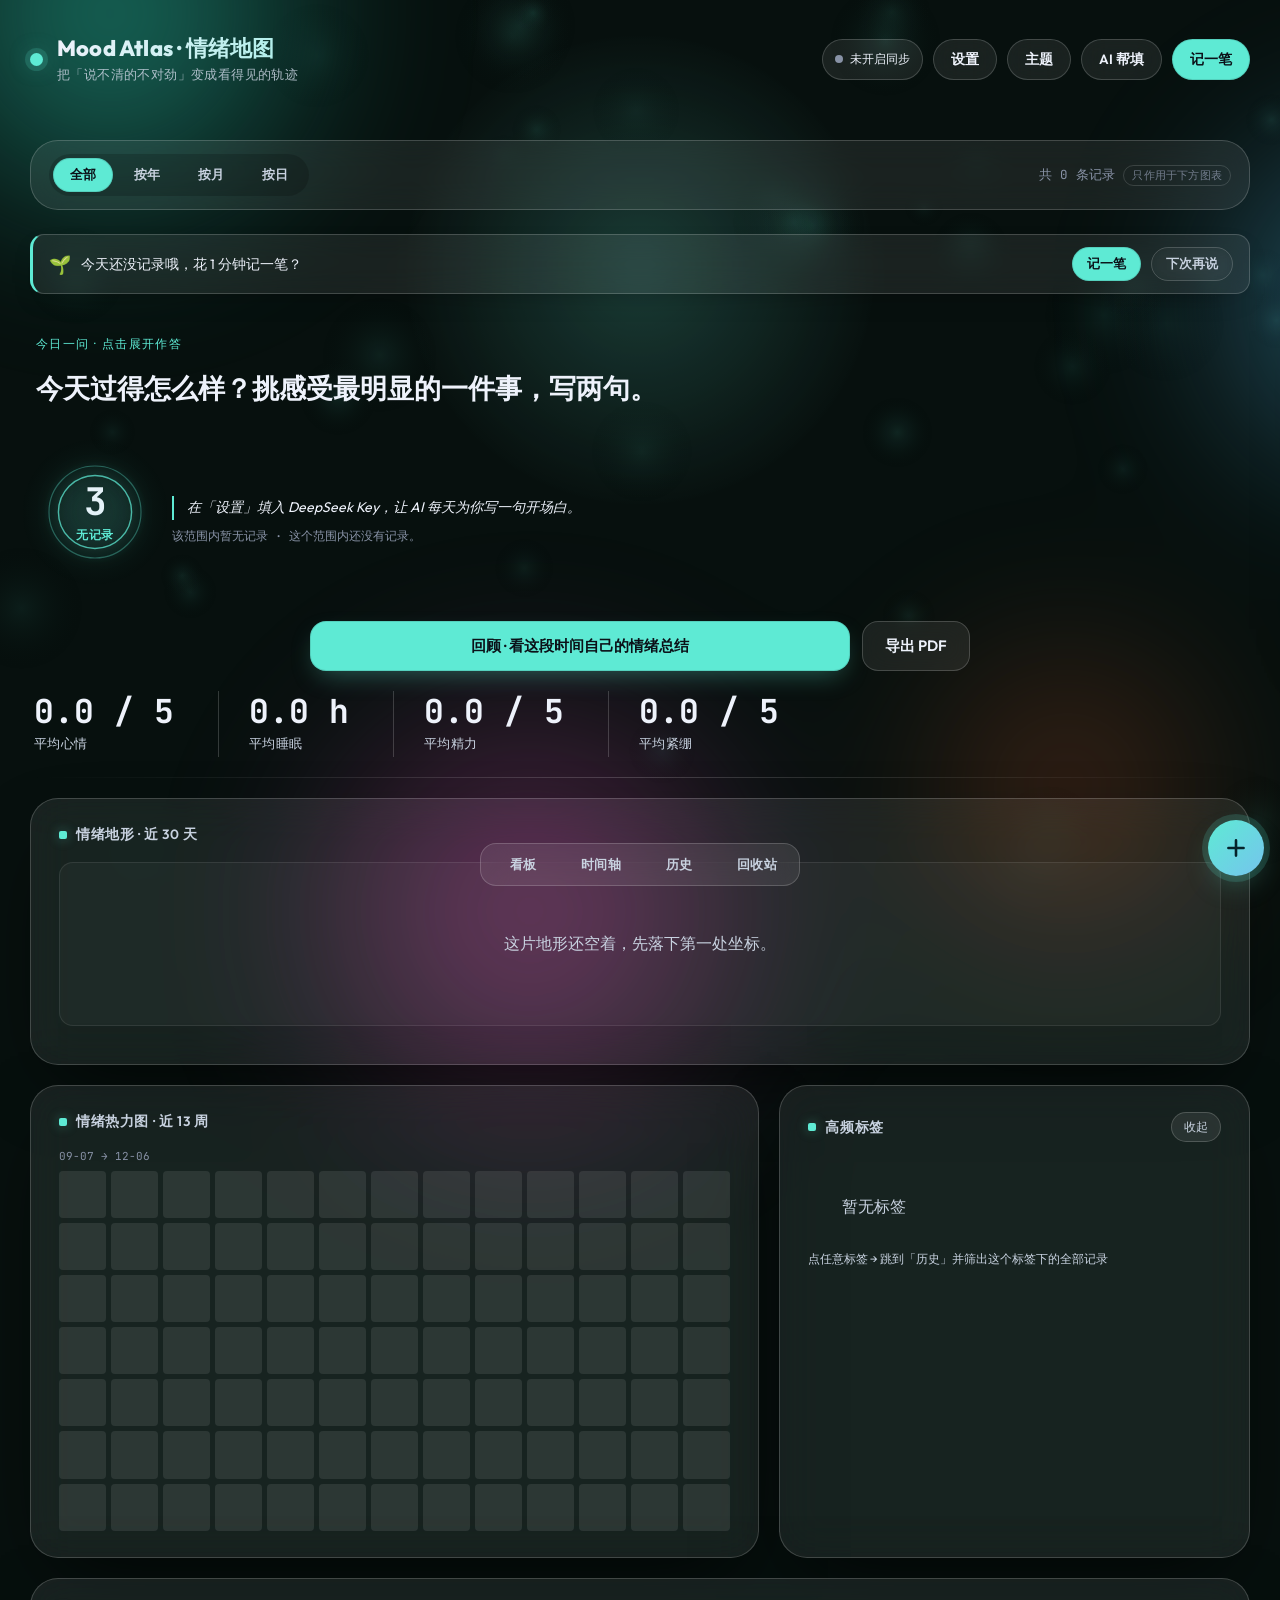
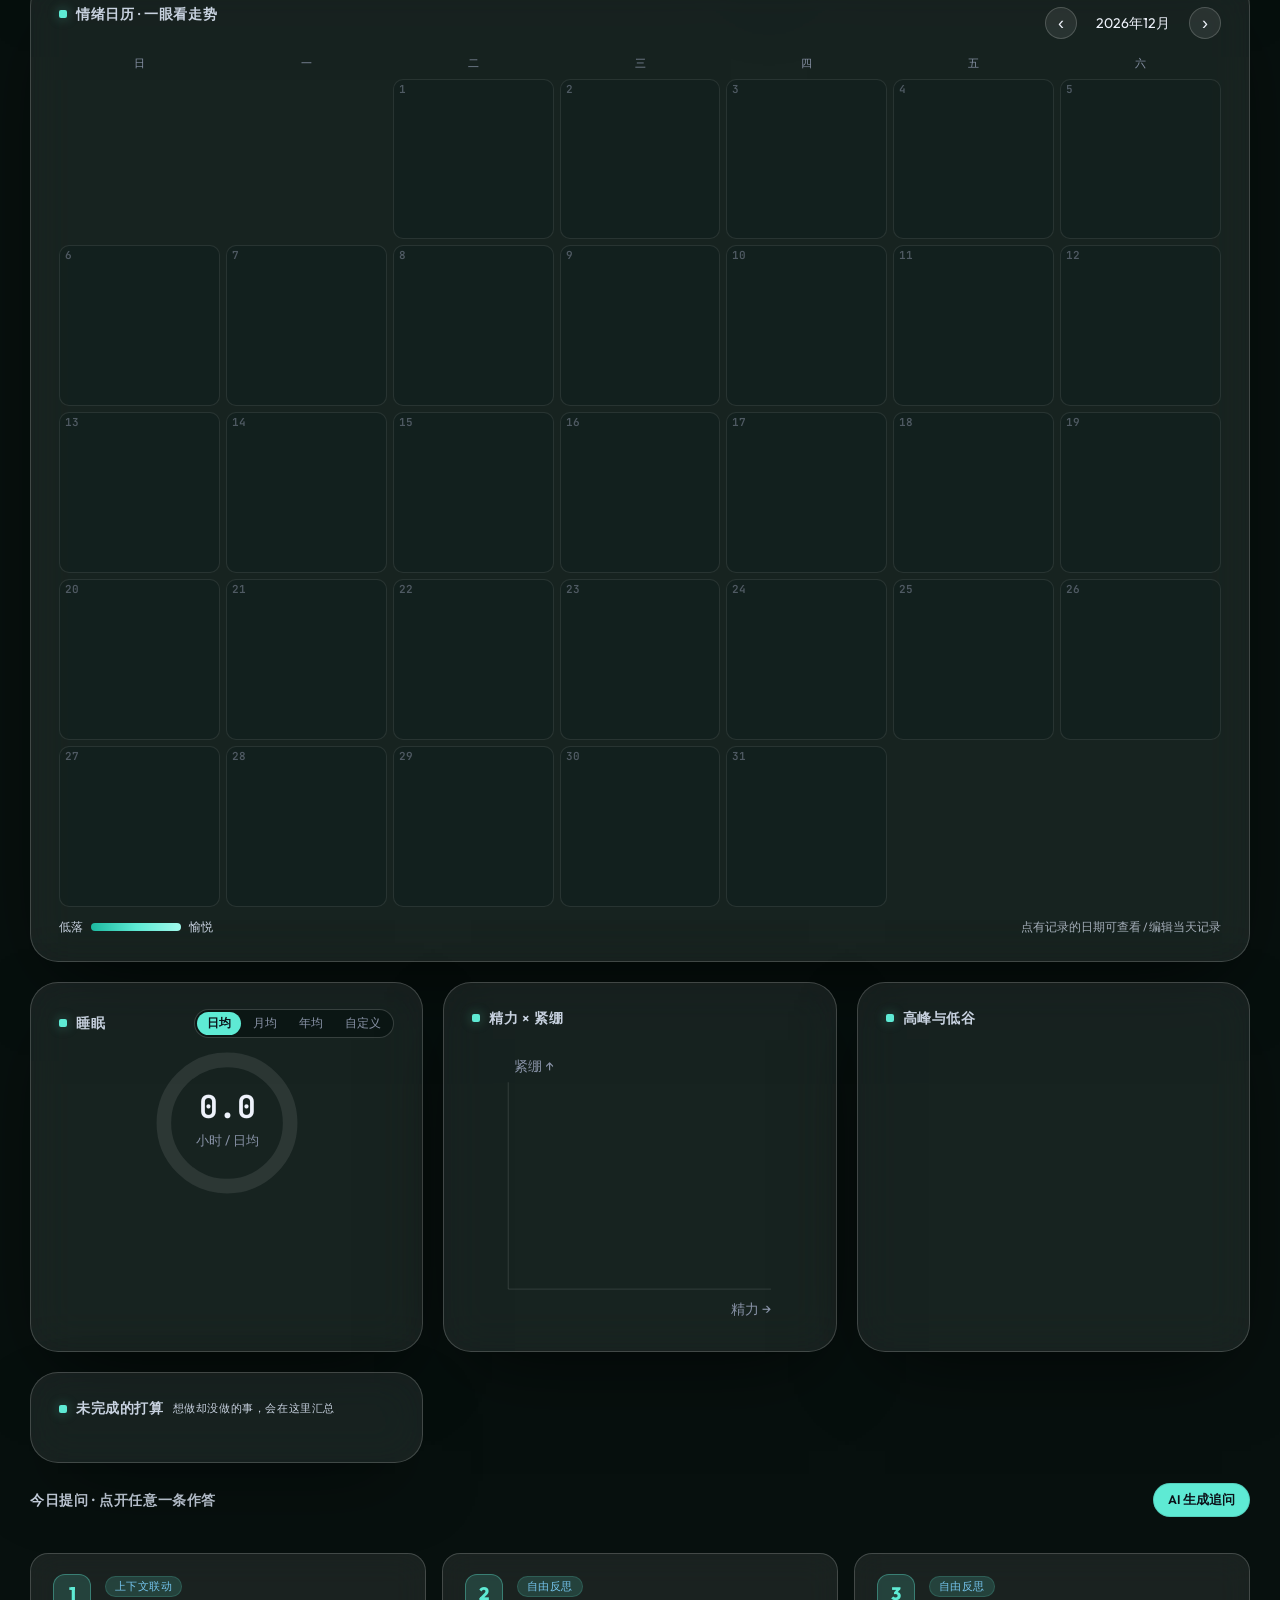
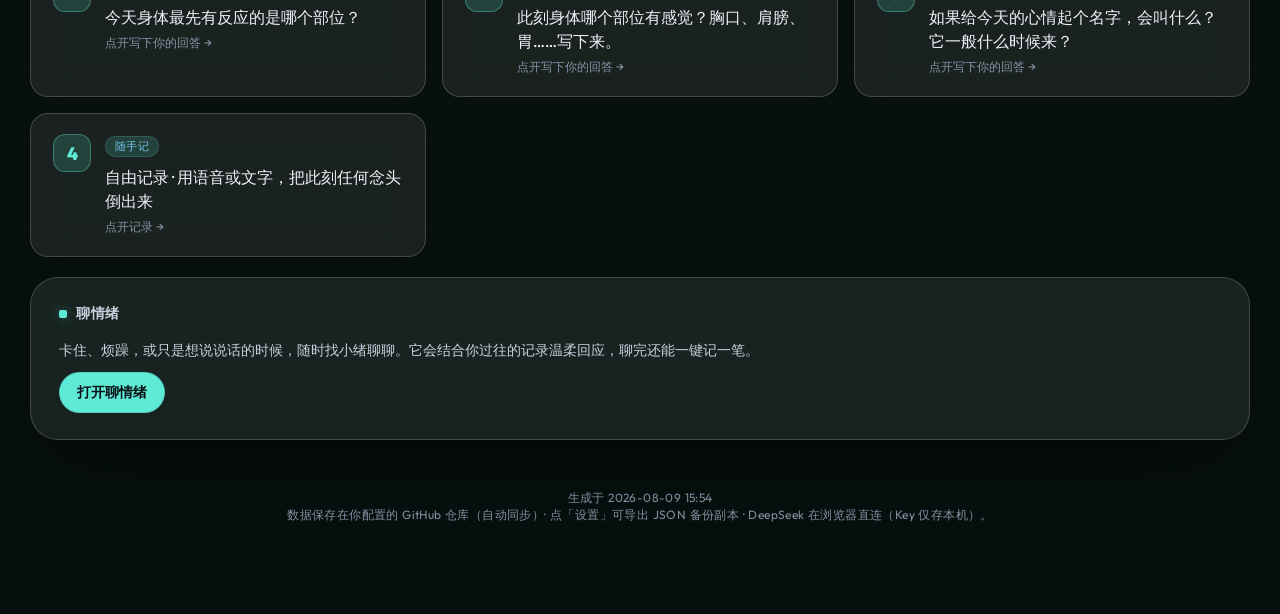
==== deploy/index.html @ a567a46f "v45: 合并近似标签可自定义（小绪建议 + 人工改标准名/增删别名/加组/删组）" ====
<!DOCTYPE html>
<html lang="zh-CN">
<head>
<meta charset="UTF-8">
<meta name="viewport" content="width=device-width, initial-scale=1.0, viewport-fit=cover">
<meta name="theme-color" content="#0a0e14">
<link rel="manifest" href="manifest.webmanifest">
<link rel="apple-touch-icon" href="icon-192.png">
<meta name="apple-mobile-web-app-capable" content="yes">
<meta name="mobile-web-app-capable" content="yes">
<title>情绪记录 · Mood Atlas</title>
<style>/* ============================================================
   情绪记录 · 设计系统 v3
   流动布局 · 多主题引擎 · 自定义主题色 · 充足动效
   配色体系参考 mliang-ui-design-skill（14 套预验证调色板）
   ============================================================ */

/* ---------- 字体 ---------- */
@import url('https://fonts.googleapis.com/css2?family=Outfit:wght@200;300;400;500;600;700;800&family=JetBrains+Mono:wght@400;500;700&display=swap');

:root {
  /* 背景（近黑墨色，非纯黑） */
  --bg-0: #070910;
  --bg-1: #0b0f1a;
  --bg-2: #11161f;

  --ink: #eef2fb;
  --ink-soft: #c8d2e0;
  --ink-dim: #8892a6;

  --glass: rgba(255, 255, 255, 0.08);
  --glass-2: rgba(255, 255, 255, 0.11);
  --glass-brd: rgba(255, 255, 255, 0.18);
  --glass-in: rgba(255, 255, 255, 0.14);

  --line: rgba(255, 255, 255, 0.09);

  --r-xl: 36px;
  --r-lg: 28px;
  --r-md: 18px;
  --r-sm: 13px;
  --shadow: 0 30px 80px -28px rgba(0, 0, 0, 0.72);
  --shadow-soft: 0 14px 40px -22px rgba(0, 0, 0, 0.6);

  --font-display: 'Outfit', 'PingFang SC', 'Microsoft YaHei', system-ui, sans-serif;
  --font-body: 'PingFang SC', 'Microsoft YaHei', 'Outfit', system-ui, sans-serif;
  --font-mono: 'JetBrains Mono', ui-monospace, 'SF Mono', monospace;

  /* 强调色（运行时由 derivePalette() 从单一主题色派生；此处为兜底默认） */
  --accent: #5eead4;

  /* 心情语义色（由主题引擎注入，跟随 --accent 变化；此处为兜底） */
  --mood-low: #6366f1;
  --mood-mid: #5eead4;
  --mood-high: #fb7185;
  --accent-2: #38bdf8;
  --accent-soft: rgba(94, 234, 212, 0.16);
  --accent-glow: rgba(94, 234, 212, 0.36);
  --a1: #5eead4;
  --a2: #38bdf8;
  --a3: #c084fc;
  --a4: #818cf8;

  /* 文字色：根据底色亮度自动选深/浅，保证任意主题色下都清晰可读（由 derivePalette 注入，此处为兜底） */
  --on-accent: #0b1118;
  --on-mood-low: #ffffff;
  --on-mood-mid: var(--on-accent);
  --on-mood-high: var(--on-accent);

  /* 语义/状态色：全部从主题色家族派生，不再写死绿/黄/红 */
  --src-good: var(--accent);
  --src-mid: var(--accent-2);
  --src-bad: var(--a3);
  --corr-pos: var(--accent);
  --corr-neg: var(--a3);
  --ok: var(--accent);
  --warn: var(--accent-2);
  --bad: var(--a3);
  --on-ok: var(--on-accent);
  --on-warn: var(--on-accent);
  --on-bad: #ffffff;

  /* 各维度数据色（图表/概览） */
  --energy: var(--accent-2);
  --sleep: var(--a3);
  --tension: var(--a4);
}

/* 所有主题色均由 JS derivePalette() 从单一主题色实时派生（见 app.js），这里不再写死，避免多来源冲突 */
[data-theme="light"] {
  --bg-0: #e9edf6;
  --bg-1: #f3f6fc;
  --bg-2: #ffffff;
  --ink: #0f172a;
  --ink-soft: #334155;
  --ink-dim: #64748b;
  --glass: rgba(255, 255, 255, 0.58);
  --glass-2: rgba(255, 255, 255, 0.8);
  --glass-brd: rgba(20, 40, 80, 0.12);
  --glass-in: rgba(255, 255, 255, 0.7);
  --line: rgba(20, 40, 80, 0.08);
  --shadow: 0 30px 70px -30px rgba(40, 60, 110, 0.42);
  --accent-soft: rgba(14, 165, 145, 0.14);
  --accent-glow: rgba(14, 165, 145, 0.28);
}

* { box-sizing: border-box; margin: 0; padding: 0; }
html { scroll-behavior: smooth; }

body {
  font-family: var(--font-body);
  color: var(--ink);
  background: var(--bg-0);
  min-height: 100vh;
  min-height: 100dvh;
  overflow-x: hidden;
  -webkit-font-smoothing: antialiased;
  -webkit-text-size-adjust: 100%;
  text-size-adjust: 100%;
  transition: background 0.7s ease, color 0.7s ease;
}

/* ---------- 全屏柔光粒子画布（替换原"星星网线"） ---------- */
#bg { position: fixed; inset: 0; z-index: 0; width: 100%; height: 100%; pointer-events: none; }

/* ---------- 鼠标跟随聚光 ---------- */
.glow {
  position: fixed; inset: 0; z-index: 1; pointer-events: none;
  background: radial-gradient(380px circle at var(--mx, 50%) var(--my, 30%),
              var(--accent-glow), transparent 62%);
  opacity: 0.55; transition: background 0.2s ease; mix-blend-mode: screen;
}
[data-theme="light"] .glow { mix-blend-mode: multiply; opacity: 0.4; }

/* ---------- 极光动态背景 ---------- */
.aurora {
  position: fixed; inset: -20% -20% -20% -20%; z-index: 0;
  filter: blur(80px) saturate(140%); opacity: 0.5; pointer-events: none;
}
.aurora span {
  position: absolute; width: 46vw; height: 46vw; border-radius: 50%;
  mix-blend-mode: screen; animation: drift 28s ease-in-out infinite;
}
.aurora .a1 { background: radial-gradient(circle, var(--a1), transparent 62%); top: -8%; left: 4%; animation-delay: 0s; }
.aurora .a2 { background: radial-gradient(circle, var(--a2), transparent 62%); top: 18%; right: -6%; animation-delay: -7s; width: 40vw; height: 40vw; }
.aurora .a3 { background: radial-gradient(circle, var(--a3), transparent 62%); bottom: -12%; left: 26%; animation-delay: -14s; width: 50vw; height: 50vw; opacity: 0.7; }
.aurora .a4 { background: radial-gradient(circle, var(--a4), transparent 62%); bottom: 6%; right: 14%; animation-delay: -20s; width: 34vw; height: 34vw; opacity: 0.55; }
[data-theme="light"] .aurora { opacity: 0.42; }
[data-theme="light"] .aurora span { mix-blend-mode: multiply; }

@keyframes drift {
  0%, 100% { transform: translate(0, 0) scale(1); }
  33% { transform: translate(6vw, 4vh) scale(1.12); }
  66% { transform: translate(-5vw, -3vh) scale(0.94); }
}

/* 背景不叠加颗粒 / 波浪线纹理 */

/* ---------- 容器 ---------- */
.wrap { position: relative; z-index: 2; max-width: 1320px; margin: 0 auto; padding: 34px 30px 90px; }

.topbar { display: flex; align-items: center; justify-content: space-between; gap: 18px; margin-bottom: 22px; }
.brand { display: flex; align-items: center; gap: 14px; }
.brand .dot {
  width: 13px; height: 13px; border-radius: 50%; background: var(--accent);
  box-shadow: 0 0 0 5px var(--accent-soft), 0 0 22px var(--accent-glow);
  animation: pulse 3.4s ease-in-out infinite;
}
@keyframes pulse { 0%, 100% { transform: scale(1); } 50% { transform: scale(1.25); } }
.brand h1 {
  font-family: var(--font-display); font-weight: 800; font-size: 22px; letter-spacing: 0.2px;
  background: linear-gradient(100deg, var(--ink), var(--accent));
  -webkit-background-clip: text; background-clip: text; color: transparent;
  background-size: 220% 100%; animation: shimmer 9s ease infinite;
}
@keyframes shimmer { 0%, 100% { background-position: 0% 50%; } 50% { background-position: 100% 50%; } }
.brand .sub { font-size: 12.5px; color: var(--ink-soft); margin-top: 2px; letter-spacing: 0.4px; opacity: .85; }

.tools { display: flex; gap: 10px; }
.btn {
  font-family: var(--font-display); font-size: 13.5px; font-weight: 600;
  color: var(--ink); background: var(--glass); border: 1px solid var(--glass-brd);
  padding: 10px 17px; border-radius: 999px; cursor: pointer;
  backdrop-filter: blur(14px); -webkit-backdrop-filter: blur(14px);
  transition: transform 0.18s cubic-bezier(.2,.8,.2,1), background 0.2s, border-color 0.2s, box-shadow 0.2s;
  position: relative; overflow: hidden; will-change: transform; touch-action: manipulation;
}
.btn:hover { background: var(--glass-2); border-color: var(--accent); box-shadow: 0 0 22px -6px var(--accent-glow); }
.btn:active { transform: scale(0.95); }
.btn.primary { background: var(--accent); color: var(--on-accent); border: 1px solid color-mix(in srgb, var(--on-accent) 12%, transparent); }
[data-theme="light"] .btn.primary { color: var(--on-accent); }
.btn.primary:hover { filter: brightness(1.08); border-color: color-mix(in srgb, var(--on-accent) 24%, transparent); box-shadow: 0 0 28px -4px var(--accent-glow); }
.btn.voice.on { background: var(--accent); color: var(--on-accent); border-color: color-mix(in srgb, var(--on-accent) 16%, transparent); animation: vc 1.3s ease-out infinite; }
.btn.sm { padding: 7px 14px; font-size: 12.5px; border-radius: 999px; }
.btn.active { background: var(--accent-soft); border-color: var(--accent); color: var(--accent); }
.btn:disabled { opacity: 0.55; cursor: not-allowed; box-shadow: none; }

/* 大屏更紧凑密集：电脑端信息密度高于手机端 */
@media (min-width: 1100px) {
  .row2, .row3, .qa-grid { gap: 16px; margin-top: 16px; }
  .panel { padding: 20px 22px; }
  .glance { gap: 14px; }
}

/* ---------- AI 对话 ---------- */
.ai-box { margin-top: 30px; padding: 22px; border-radius: var(--r-md); background: var(--glass); border: 1px solid var(--glass-brd); backdrop-filter: blur(20px); -webkit-backdrop-filter: blur(20px); }
.ai-chat { display: flex; flex-direction: column; gap: 10px; max-height: 320px; overflow-y: auto; margin-top: 12px; padding: 4px 2px; }
.ai-chat:empty { display: flex; align-items: center; justify-content: center; min-height: 110px; text-align: center; }
.ai-chat:empty::before { content: '还没有对话。写点今天的感受，小绪会结合你的记录回应你～'; color: var(--ink-dim); font-size: 12.5px; line-height: 1.65; max-width: 260px; padding: 0 16px; }
.ai-row { margin-top: 14px; }
.ai-record-prompt { display: flex; align-items: center; gap: 10px; flex-wrap: wrap; margin-top: 14px; padding: 12px 14px; border-radius: var(--r-md); background: color-mix(in srgb, var(--accent) 10%, var(--bg-1)); border: 1px solid color-mix(in srgb, var(--accent) 30%, transparent); }
.ai-record-prompt .arp-txt { font-size: 13px; color: var(--ink); flex: 1 1 auto; min-width: 140px; }
.ai-input-wrap { position: relative; display: flex; align-items: center; width: 100%; }
#aiInput {
  width: 100%; min-height: 50px; max-height: 110px; resize: none; overflow-y: auto;
  padding: 11px 64px 11px 16px; border-radius: var(--r-lg);
  background: var(--bg-1); border: 1px solid var(--glass-brd);
  color: var(--ink); font-family: var(--font-body); font-size: 14px; line-height: 1.6;
  transition: border-color 0.2s, box-shadow 0.2s;
}
#aiInput:focus { outline: none; border-color: var(--accent); box-shadow: 0 0 0 4px var(--accent-soft); }
#aiInput::placeholder { color: var(--ink-dim); }
#aiSend {
  position: absolute; right: 5px; top: 50%; transform: translateY(-50%);
  height: 32px; padding: 0 14px; font-size: 12px; border-radius: 999px;
  font-weight: 600; letter-spacing: 0.2px;
}
@media (max-width: 640px) {
  #aiInput { min-height: 46px; max-height: 96px; padding: 10px 58px 10px 14px; font-size: 16px; }
  #aiSend { height: 28px; padding: 0 11px; font-size: 11.5px; right: 4px; }
}
.bubble { max-width: 86%; padding: 11px 14px; border-radius: 14px; font-size: 14px; line-height: 1.6; white-space: pre-wrap; word-break: break-word; }
.bubble.user { align-self: flex-end; background: var(--accent); color: var(--on-accent); border-bottom-right-radius: 4px; }
[data-theme="light"] .bubble.user { color: var(--on-accent); }
.bubble.ai { align-self: flex-start; background: var(--glass-2); border: 1px solid var(--glass-brd); color: var(--ink); border-bottom-left-radius: 4px; }

/* ---------- 设置弹窗 ---------- */
.set-block { margin-top: 6px; }
.set-block label { display: block; font-size: 12.5px; color: var(--ink-soft); margin: 14px 0 7px; }
.set-row { display: flex; gap: 10px; flex-wrap: wrap; }
.set-save-row { margin-top: 14px; }
.set-save-row .btn { width: 100%; justify-content: center; padding: 12px 14px; font-size: 14px; font-weight: 600; }
.set-row input[type="password"], .set-row select { flex: 1; min-width: 160px; }
.set-row input, .set-row select { font-family: var(--font-mono); font-size: 13px; color: var(--ink); background: var(--glass-2); border: 1px solid var(--glass-brd); padding: 10px 12px; border-radius: 10px; }
.set-row.nowrap { flex-wrap: nowrap; }
.set-row.nowrap input[type="password"] { min-width: 0; }
.set-row.grid2 { display: grid; grid-template-columns: 1fr 1fr; gap: 10px; }
.set-row.grid2 .btn { width: 100%; justify-content: center; }
.set-row.stay1 { flex-wrap: nowrap; flex-direction: row; align-items: stretch; }
.set-row.stay1 .btn { flex: 1; min-width: 0; white-space: nowrap; }

/* ---------- 密码框：显示/隐藏眼睛 + Key 格式提示 ---------- */
.pwd-wrap { position: relative; display: flex; align-items: center; flex: 1; min-width: 0; }
.pwd-wrap input { width: 100%; padding-right: 2.6em; }
.eye-btn {
  position: absolute; right: 0.4em; top: 50%; transform: translateY(-50%);
  width: 1.9em; height: 1.9em; display: inline-flex; align-items: center; justify-content: center;
  border: none; background: transparent; cursor: pointer;
  color: var(--ink-dim); font-size: 1.05em; line-height: 1; border-radius: 50%;
  transition: color .15s, background .15s;
}
.eye-btn:hover { color: var(--accent); background: var(--accent-soft); }
.key-hint { font-size: 12px; line-height: 1.45; margin-top: 6px; min-height: 1em; color: var(--ink-dim); }
.key-hint.bad { color: var(--bad); }
.key-hint.ok { color: var(--accent); }
.set-divider { height: 1px; background: var(--glass-brd); margin: 18px 0 4px; }

/* 分段控件（个人 / 共享） */
.seg { display: flex; gap: 4px; background: rgba(0,0,0,.18); padding: 4px; border-radius: 999px; margin: 10px 0 2px; }
[data-theme="light"] .seg { background: rgba(20,40,80,.08); }
.seg-btn { flex: 1; border: none; background: transparent; color: var(--ink-soft); font-size: 13px; padding: 8px 0; border-radius: 999px; cursor: pointer; transition: background .2s, color .2s; font-family: inherit; }
.seg-btn.active { background: var(--accent); color: var(--on-accent); font-weight: 600; box-shadow: inset 0 0 0 1px color-mix(in srgb, var(--on-accent) 12%, transparent); }
.set-hint { font-size: 11.5px; color: var(--ink-dim); line-height: 1.5; margin: 6px 2px 2px; }
.set-ver { font-size: 11px; color: var(--ink-dim); opacity: .62; text-align: right; margin: 14px 2px 0; letter-spacing: .02em; }
.gh-guide {
  font-size: 11.5px; line-height: 1.6; color: var(--ink-dim);
  background: var(--glass-2); border: 1px solid var(--glass-brd);
  border-radius: 10px; padding: 9px 11px; margin: 8px 0 4px;
}
.gh-guide a { color: var(--accent); text-decoration: none; border-bottom: 1px solid color-mix(in srgb, var(--accent) 45%, transparent); }
.gh-guide a:hover { border-bottom-color: var(--accent); }
.set-block input[type="text"], .set-block input[type="password"], .set-block select {
  width: 100%; font-family: var(--font-mono); font-size: 13px; color: var(--ink);
  background: var(--glass-2); border: 1px solid var(--glass-brd); padding: 10px 12px; border-radius: 10px;
  transition: border-color .2s, box-shadow .2s;
}
.set-block input[type="text"]:focus, .set-block input[type="password"]:focus, .set-block select:focus { outline: none; border-color: var(--accent); box-shadow: 0 0 0 4px var(--accent-soft); }
/* 带眼睛的密码框（DeepSeek 钥匙 / GitHub 令牌）：右边留眼睛空间，其余与上面完全一致，保证所有设置输入框外观统一 */
.set-block .pwd-wrap input { padding-right: 2.6em; }

/* 开关（设置面板内 .switch） */
.switch { display: inline-flex; align-items: center; gap: 9px; font-size: 13px; color: var(--ink-soft); cursor: pointer; user-select: none; }
.switch input { appearance: none; -webkit-appearance: none; width: 40px; height: 23px; border-radius: 999px; background: var(--glass-2); border: 1px solid var(--glass-brd); position: relative; cursor: pointer; transition: background .2s, border-color .2s; flex: 0 0 auto; }
.switch input::after { content: ""; position: absolute; top: 2px; left: 2px; width: 17px; height: 17px; border-radius: 50%; background: var(--ink-dim); transition: transform .2s, background .2s; }
.switch input:checked { background: var(--accent); border-color: color-mix(in srgb, var(--on-accent) 16%, transparent); }
.switch input:checked::after { transform: translateX(17px); background: var(--on-accent); }

@keyframes vc { 0% { box-shadow: 0 0 0 0 var(--accent-glow); } 70% { box-shadow: 0 0 0 13px rgba(0,0,0,0); } 100% { box-shadow: 0 0 0 0 rgba(0,0,0,0); } }

/* ---------- 时间筛选器 ---------- */
.timebar {
  display: flex; align-items: center; gap: 16px; flex-wrap: wrap;
  margin-bottom: 24px; padding: 13px 18px;
  background: var(--glass); border: 1px solid var(--glass-brd); border-radius: var(--r-lg);
  backdrop-filter: blur(16px); -webkit-backdrop-filter: blur(16px);
}
.tb-seg { display: flex; gap: 4px; background: rgba(0,0,0,.18); padding: 4px; border-radius: 999px; }
[data-theme="light"] .tb-seg { background: rgba(20,40,80,.08); }
.tb-btn {
  font-family: var(--font-display); font-size: 13px; font-weight: 600; color: var(--ink-soft);
  background: transparent; border: none; padding: 8px 17px; border-radius: 999px; cursor: pointer;
  transition: all .2s;
}
.tb-btn:hover { color: var(--ink); }
.tb-btn.active { background: var(--accent); color: var(--on-accent); box-shadow: inset 0 0 0 1px color-mix(in srgb, var(--on-accent) 12%, transparent); }
.tb-pick { display: flex; gap: 8px; align-items: center; }
.tb-pick select {
  font-family: var(--font-body); font-size: 13px; color: var(--ink);
  background: var(--bg-2); border: 1px solid var(--glass-brd); border-radius: 10px;
  padding: 7px 12px; cursor: pointer;
}
.tb-pick input[type=date] {
  font-family: var(--font-body); font-size: 13px; color: var(--ink);
  background: var(--bg-2); border: 1px solid var(--glass-brd); border-radius: 10px; padding: 6px 10px;
}
.tb-label { margin-left: auto; font-size: 12.5px; color: var(--ink-dim); font-family: var(--font-mono); }

/* ---------- 流动布局（去方框化） ---------- */
.hero {
  display: flex; align-items: center; gap: 38px; flex-wrap: wrap;
  padding: 18px 6px 30px; position: relative;
}
.orb-wrap { position: relative; width: 184px; height: 184px; flex: 0 0 auto; }
.orb-wrap svg { width: 100%; height: 100%; overflow: visible; }
.orb-ring { transform-origin: center; animation: spin 24s linear infinite; }
@keyframes spin { to { transform: rotate(360deg); } }
.orb-core { animation: breathe 5s ease-in-out infinite; transform-origin: center; }
@keyframes breathe { 0%, 100% { transform: scale(1); } 50% { transform: scale(1.05); } }
.orb-val { position: absolute; inset: 0; display: flex; flex-direction: column; align-items: center; justify-content: center; pointer-events: none; }
.orb-val .num { font-family: var(--font-mono); font-size: 52px; font-weight: 700; color: var(--ink); line-height: 1; transition: color .6s ease; text-shadow: 0 2px 16px rgba(0,0,0,.35); }
.orb-val .lab { font-size: 11.5px; letter-spacing: .6px; margin-top: 7px; font-weight: 600; }

.hero-meta { flex: 1; min-width: 280px; }
.hero-q { flex: 1 1 100%; }
.hero-q .q-label { font-size: 12px; color: var(--accent); letter-spacing: 1.4px; text-transform: uppercase; margin-bottom: 12px; display: inline-flex; align-items: center; gap: 7px; }
.hero-meta .q-label::after { content: "→"; opacity: 0.6; }
.today-q {
  font-family: var(--font-display); font-size: 27px; font-weight: 600; line-height: 1.42;
  color: var(--ink); cursor: pointer; padding: 4px 0; transition: color 0.25s;
}
.today-q:hover { color: var(--accent); }
.today-q .cursor { display: inline-block; width: 2px; height: 24px; background: var(--accent); margin-left: 3px; vertical-align: -4px; animation: blink 1s steps(2) infinite; }
@keyframes blink { 50% { opacity: 0; } }
.hero-meta .date { font-size: 13px; color: var(--ink-dim); margin-top: 16px; font-family: var(--font-mono); }
.hero-meta .hero-sub { margin-top: 14px; font-size: 13.5px; color: var(--ink-soft); line-height: 1.7; max-width: 560px; }

/* 共享模式：去掉两个分人矩形卡片，只显示一句整体的 AI 开场白 */
.hero-shared .hp-single { padding: 0; border: none; background: transparent; box-shadow: none; backdrop-filter: none; -webkit-backdrop-filter: none; flex: 1 1 100%; align-items: flex-start; }
.hero-shared .hp-single .hp-ai { font-size: 16px; line-height: 1.75; color: var(--ink); font-style: italic; max-width: 640px; margin-top: 4px; padding-left: 2px; }
.hero-persons { display: flex; align-items: stretch; gap: 26px; flex-wrap: wrap; width: 100%; margin-top: 4px; }
.hp { display: flex; align-items: center; gap: 18px; flex: 1 1 300px; min-width: 260px; }
.hp-shared { padding: 12px 16px; border: 1px solid var(--glass-brd); border-radius: 18px; background: var(--glass); backdrop-filter: blur(14px); -webkit-backdrop-filter: blur(14px); box-shadow: 0 10px 30px -20px rgba(0,0,0,.5); }
.hp .orb-wrap { width: 118px; height: 118px; flex: 0 0 auto; }
.hp .orb-val .num { font-size: 38px; }
.hp .orb-badge { position: absolute; right: -2px; top: -2px; width: 38px; height: 38px; border-radius: 50%; background: var(--bg-2); border: 2px solid var(--glass-brd); display: flex; align-items: center; justify-content: center; font-size: 20px; box-shadow: 0 4px 14px rgba(0,0,0,.3); z-index: 3; }
.hp-meta { flex: 1; min-width: 0; }
.hp-name { font-size: 15px; font-weight: 600; color: var(--ink); margin-bottom: 6px; }
.hp-ai { margin-top: 8px; font-size: 13.5px; }
.hp-sub { margin-top: 8px; font-size: 12px; color: var(--ink-dim); font-family: var(--font-mono); }
@media (max-width: 640px) {
  .hero-persons { gap: 14px; }
  .hp { flex: 1 1 100%; }
  .hp-shared { padding: 12px; }
  /* 共享模式手机端只显示「我自己」的光球+AI一句话，避免两人卡片上下叠占满首屏 */
  .hero-shared .hp:not(.hp-self) { display: none; }
  .hero-shared .hp-self { flex: 1 1 100%; }
  /* 手机端不要光球：隐藏首页光球，只留 AI 一句话和统计 */
  .hp .orb-wrap { display: none; }
}

/* 概览：重排版（竖分隔线 + 统一间距） */
.glance { display: flex; align-items: stretch; flex-wrap: wrap; margin: 4px 0 6px; }
.pill {
  display: flex; flex-direction: column; gap: 7px;
  padding: 4px 30px; border-left: 1px solid var(--glass-brd);
}
.pill:first-child { border-left: none; padding-left: 4px; }
.pill .v { font-family: var(--font-mono); font-size: 33px; font-weight: 700; color: var(--ink); line-height: 1; transition: color .4s; }
.pill .v small { font-size: 13px; color: var(--ink-dim); font-weight: 500; margin-left: 2px; }
.pill .k { font-size: 12.5px; color: var(--ink-soft); letter-spacing: 0.3px; }
.pill:hover .v { color: var(--accent); }

.divider { height: 1px; width: 100%; margin: 14px 0; background: linear-gradient(90deg, transparent, var(--glass-brd), transparent); }

/* 面板：玻璃、大圆角、极淡描边，弱化"框感" */
.panel {
  position: relative; overflow: hidden;
  background: var(--glass); border: 1px solid var(--glass-brd);
  border-radius: var(--r-lg); padding: 26px 28px;
  backdrop-filter: blur(22px) saturate(140%); -webkit-backdrop-filter: blur(22px) saturate(140%);
  box-shadow: var(--shadow); transition: transform 0.3s cubic-bezier(.2,.8,.2,1), border-color 0.3s, box-shadow 0.3s;
}
.panel.ghost { background: transparent; border: none; box-shadow: none; backdrop-filter: none; -webkit-backdrop-filter: none; padding-left: 4px; padding-right: 4px; }
.panel h2 {
  font-family: var(--font-display); font-size: 13.5px; font-weight: 600;
  color: var(--ink-soft); letter-spacing: 0.6px; text-transform: uppercase;
  margin-bottom: 18px; display: flex; align-items: center; gap: 9px;
}
.panel h2 .ic { width: 8px; height: 8px; border-radius: 2px; background: var(--accent); box-shadow: 0 0 12px var(--accent-glow); }

.row2 { display: grid; grid-template-columns: 1.55fr 1fr; gap: 20px; margin-top: 20px; }
.row3 { display: grid; grid-template-columns: 1fr 1fr 1fr; gap: 20px; margin-top: 20px; }

/* 看板垂直节奏统一：所有区块之间等距，避免热力图/标签行与日历之间缝隙突兀 */
#bento > * { margin: 0; }
#bento > * + * { margin-top: 20px; }

/* ---------- 图表通用 ---------- */
.chart { width: 100%; display: block; }
.legend { display: flex; gap: 16px; flex-wrap: wrap; margin-top: 14px; font-size: 12px; color: var(--ink-soft); }
.legend i { display: inline-block; width: 11px; height: 11px; border-radius: 3px; margin-right: 6px; vertical-align: -1px; }
.tip {
  position: fixed; z-index: 60; pointer-events: none; opacity: 0; transform: translateY(6px);
  background: var(--bg-2); border: 1px solid var(--glass-brd); border-radius: 12px;
  padding: 10px 13px; font-size: 12.5px; color: var(--ink); box-shadow: var(--shadow);
  transition: opacity 0.15s, transform 0.15s; max-width: 250px; line-height: 1.55;
}
.tip b { color: var(--accent); font-family: var(--font-mono); }

/* 热力图 */
.heat { display: grid; grid-auto-flow: column; grid-template-rows: repeat(7, 1fr); gap: 5px; }
.heat .cell { width: 100%; aspect-ratio: 1; border-radius: 4px; background: var(--line, rgba(255,255,255,.06)); transition: transform 0.15s; }
.heat .cell:hover { transform: scale(1.4); }
.heat-months { display: flex; justify-content: space-between; font-size: 11px; color: var(--ink-dim); margin-bottom: 8px; font-family: var(--font-mono); }

/* 标签：流动词云 chips */
.tagcloud { display: grid; grid-template-columns: repeat(auto-fill, minmax(96px, 1fr)); gap: 10px; align-content: flex-start; }
.chip {
  display: inline-flex; align-items: center; gap: 8px;
  padding: 9px 12px; border-radius: 999px; font-size: 13.5px; color: var(--ink);
  background: var(--glass); border: 1px solid var(--glass-brd);
  transition: transform 0.2s, border-color 0.2s, background 0.2s;
  min-width: 0;
}
.chip .au {
  width: 8px; height: 8px; border-radius: 50%; flex: 0 0 auto;
  box-shadow: 0 0 0 1.5px var(--bg-1);
}
.chip:hover { border-color: var(--accent); background: var(--glass-2); box-shadow: 0 0 18px -8px var(--accent-glow); }
.chip .n { font-family: var(--font-mono); font-size: 12px; color: var(--accent); }

/* 睡眠环 */
.sleep-wrap { display: flex; flex-direction: column; align-items: center; justify-content: center; min-height: 170px; gap: 8px; }

/* 散点 */
#scatter { width: 100%; }

/* 高峰低谷 */
.peaks { display: flex; flex-direction: column; gap: 16px; }
.peak { padding: 14px 16px; border-radius: var(--r-md); background: var(--glass); border: 1px solid var(--glass-brd); }
.peak .t { font-size: 12px; color: var(--ink-dim); }
.peak .d { font-size: 15px; margin-top: 5px; color: var(--ink); font-family: var(--font-mono); }
.peak .n { font-size: 12.5px; color: var(--ink-soft); margin-top: 4px; }

/* ---------- 提问列表（可点击作答） ---------- */
.qalist { margin-top: 30px; }
.qa-grid { display: grid; grid-template-columns: repeat(auto-fit, minmax(320px, 1fr)); gap: 16px; margin-top: 16px; }

.qa-item {
  position: relative; cursor: pointer; overflow: hidden;
  padding: 20px 22px; border-radius: var(--r-md);
  background: var(--glass); border: 1px solid var(--glass-brd);
  backdrop-filter: blur(16px); -webkit-backdrop-filter: blur(16px);
  transition: transform 0.25s cubic-bezier(.2,.8,.2,1), border-color 0.25s, box-shadow 0.25s;
  display: flex; align-items: flex-start; gap: 14px;
}
.qa-item:hover { transform: translateY(-4px); border-color: var(--accent); box-shadow: 0 0 26px -8px var(--accent-glow); }
.qa-item .qmark {
  flex: 0 0 auto; width: 38px; height: 38px; border-radius: 12px;
  display: flex; align-items: center; justify-content: center;
  font-family: var(--font-display); font-weight: 800; font-size: 18px; color: var(--accent);
  background: var(--accent-soft); border: 1px solid var(--accent-glow);
}
.qa-item .qbody { flex: 1; }
.qa-item .qtag {
  display: inline-block; font-size: 10.5px; color: var(--accent-2);
  border: 1px solid var(--accent-soft); background: var(--accent-soft);
  padding: 2px 9px; border-radius: 999px; margin-bottom: 8px; letter-spacing: .4px;
}
.qa-item .qtext { font-size: 15.5px; color: var(--ink); line-height: 1.55; font-family: var(--font-display); font-weight: 500; }
.qa-item .qhint { font-size: 12px; color: var(--ink-dim); margin-top: 6px; }
.qa-item .badge {
  position: absolute; top: 14px; right: 16px; font-size: 11px; font-weight: 600;
  color: var(--accent); background: var(--accent-soft); border: 1px solid var(--accent-glow);
  padding: 3px 9px; border-radius: 999px; opacity: 0; transform: scale(0.85); transition: all 0.25s;
}
.qa-item.done .badge { opacity: 1; transform: scale(1); }
.qa-item.done { border-color: var(--accent); }
.qa-item .arrow { position: absolute; bottom: 14px; right: 16px; color: var(--ink-dim); font-size: 13px; transition: transform 0.2s, color 0.2s; }
.qa-item:hover .arrow { color: var(--accent); transform: translateX(4px); }

/* ---------- 模态框（提问作答） ---------- */
.scrim {
  position: fixed; inset: 0; z-index: 90; background: rgba(4, 7, 14, 0.72);
  opacity: 0; pointer-events: none; transition: opacity 0.3s;
}
.scrim.show { opacity: 1; pointer-events: auto; }
.modal {
  position: fixed; z-index: 100; left: 50%; top: 50%; transform: translate(-50%, -46%) scale(0.94);
  width: min(560px, 92vw); max-height: 88vh; overflow: auto;
  background: var(--bg-2); border: 1px solid var(--glass-brd); border-radius: var(--r-xl);
  box-shadow: var(--shadow); padding: 30px 32px; opacity: 0; pointer-events: none;
  transition: opacity 0.3s, transform 0.35s cubic-bezier(.2,.8,.2,1);
}
.modal.show { opacity: 1; pointer-events: auto; transform: translate(-50%, -50%) scale(1); }
.modal .mclose { position: absolute; top: 18px; right: 20px; cursor: pointer; color: var(--ink-dim); font-size: 22px; line-height: 1; transition: color 0.2s; }
.modal .mclose:hover { color: var(--accent); }
.modal .mtag { font-size: 12px; color: var(--accent); letter-spacing: 1px; text-transform: uppercase; }
.modal h3 { font-family: var(--font-display); font-size: 22px; font-weight: 700; margin: 10px 0 16px; line-height: 1.4; color: var(--ink); }
.modal .prompts { margin: -4px 0 14px; }
.qhint-inline { font-size: 12.5px; color: var(--ink-soft); line-height: 1.5; }
.qhint-inline::before { content: "提示："; color: var(--accent); margin-right: 4px; }
.modal textarea {
  width: 100%; min-height: 120px; resize: vertical;
  background: var(--bg-1); border: 1px solid var(--line-strong, var(--glass-brd)); border-radius: var(--r-sm);
  color: var(--ink); font-family: var(--font-body); font-size: 14.5px; padding: 14px 16px; line-height: 1.6;
  transition: border-color 0.2s, box-shadow 0.2s;
}
.modal textarea:focus { outline: none; border-color: var(--accent); box-shadow: 0 0 0 4px var(--accent-soft); }
.modal .mactions { display: flex; gap: 10px; margin-top: 16px; flex-wrap: wrap; }
.modal .msaved { color: var(--accent); font-size: 13px; margin-top: 12px; min-height: 16px; line-height: 1.5; opacity: 0; transition: opacity 0.3s; }
.modal .msaved.show { opacity: 1; }
/* 合并近似标签：AI 建议 + 人工编辑 */
.merge-note { font-size: 12.5px; color: var(--ink-soft); line-height: 1.55; margin: -4px 0 14px; }
.merge-note b { color: var(--accent); font-weight: 600; }
.merge-groups { display: flex; flex-direction: column; gap: 12px; }
.merge-group { border: 1px solid var(--line); border-radius: var(--r-md); padding: 12px 13px; background: var(--bg-1); }
.merge-group-head { display: flex; align-items: center; gap: 8px; margin-bottom: 9px; }
.merge-canon { flex: 1 1 auto; min-width: 0; background: var(--bg-2); border: 1px solid var(--line-strong, var(--glass-brd)); border-radius: var(--r-sm); padding: 6px 10px; color: var(--ink); font-size: 13.5px; font-weight: 600; }
.merge-canon:focus { outline: none; border-color: var(--accent); }
.merge-group-del { flex: 0 0 auto; background: none; border: none; color: var(--ink-dim); cursor: pointer; font-size: 12px; padding: 4px 6px; border-radius: 6px; white-space: nowrap; }
.merge-group-del:hover { color: #ff7a85; background: var(--line); }
.merge-aliases { display: flex; flex-wrap: wrap; gap: 6px; align-items: center; }
.merge-chip { display: inline-flex; align-items: center; gap: 5px; background: var(--accent-soft); color: var(--accent); border-radius: 999px; padding: 3px 4px 3px 10px; font-size: 12.5px; }
.merge-chip b { font-weight: 500; }
.merge-chip-x { cursor: pointer; border: none; background: rgba(0,0,0,.08); color: inherit; border-radius: 50%; width: 17px; height: 17px; font-size: 12px; line-height: 1; display: inline-flex; align-items: center; justify-content: center; padding: 0; }
.merge-chip-x:hover { background: rgba(0,0,0,.16); }
.merge-add-row { display: flex; gap: 6px; margin-top: 9px; }
.merge-add-input { flex: 1 1 auto; min-width: 0; background: var(--bg-2); border: 1px solid var(--line-strong, var(--glass-brd)); border-radius: var(--r-sm); padding: 5px 9px; color: var(--ink); font-size: 12.5px; }
.merge-add-input:focus { outline: none; border-color: var(--accent); }
.merge-empty { font-size: 13px; color: var(--ink-dim); padding: 6px 0; }
.merge-foot { display: flex; gap: 10px; margin-top: 16px; flex-wrap: wrap; align-items: center; }
.merge-foot .grow { flex: 1 1 auto; }

/* ---------- GitHub 测试连接结果弹窗（独立浮层） ---------- */
.alert-scrim {
  position: fixed; inset: 0; z-index: 120; background: rgba(4, 7, 14, 0.62);
  backdrop-filter: blur(6px); opacity: 0; pointer-events: none; transition: opacity 0.25s;
}
.alert-scrim.show { opacity: 1; pointer-events: auto; }
.alert-modal {
  position: fixed; z-index: 130; left: 50%; top: 50%; transform: translate(-50%, -46%) scale(0.92);
  width: min(420px, 90vw);
  background: var(--bg-2); border: 1px solid var(--glass-brd); border-radius: var(--r-xl);
  box-shadow: var(--shadow); padding: 30px 30px 24px; text-align: center;
  opacity: 0; pointer-events: none; transition: opacity 0.25s, transform 0.3s cubic-bezier(.2,.8,.2,1);
}
.alert-modal.show { opacity: 1; pointer-events: auto; transform: translate(-50%, -50%) scale(1); }
.alert-ico {
  width: 56px; height: 56px; margin: 0 auto 16px; border-radius: 50%;
  display: flex; align-items: center; justify-content: center; font-size: 30px; font-weight: 700; line-height: 1;
}
.alert-modal.ok .alert-ico { color: var(--ok); background: color-mix(in srgb, var(--ok) 14%, transparent); box-shadow: 0 0 0 6px color-mix(in srgb, var(--ok) 8%, transparent); }
.alert-modal.err .alert-ico { color: var(--bad); background: color-mix(in srgb, var(--bad) 14%, transparent); box-shadow: 0 0 0 6px color-mix(in srgb, var(--bad) 8%, transparent); }
.alert-modal h3 { font-family: var(--font-display); font-size: 21px; font-weight: 700; margin: 0 0 10px; color: var(--ink); }
.alert-body { font-size: 14px; line-height: 1.65; color: var(--ink-soft); margin: 0 0 22px; }
.alert-actions { display: flex; justify-content: center; }
/* 同一天多条记录的选择弹窗 */
.daypick-item { display:flex; gap:12px; align-items:flex-start; padding:14px 16px; border:1px solid var(--glass-brd); border-radius:var(--r-md); margin-bottom:10px; cursor:pointer; transition:border-color .2s, background .2s; background:var(--bg-1); }
.daypick-item:hover { border-color:var(--accent); background:var(--bg-2); }
.daypick-item .dp-mood { font-size:20px; font-weight:700; min-width:46px; text-align:center; line-height:1.2; }
.daypick-item .dp-body { flex:1; min-width:0; }
.daypick-item .dp-time { color:var(--ink-dim); font-size:12px; }
.daypick-item .dp-scene { color:var(--ink); margin-top:2px; }
.daypick-item .dp-note { color:var(--ink-soft); font-size:13px; margin-top:4px; overflow:hidden; display:-webkit-box; -webkit-line-clamp:2; -webkit-box-orient:vertical; }
.daypick-item .dp-imp { color:var(--warn); font-size:12px; margin-top:4px; }

/* ---------- 主题面板 ---------- */
.theme-panel {
  position: fixed; z-index: 95; top: 50%; right: 22px; transform: translateY(-50%) translateX(120%);
  width: 290px; padding: 22px; border-radius: var(--r-lg);
  background: var(--bg-2); border: 1px solid var(--glass-brd); box-shadow: var(--shadow);
  backdrop-filter: blur(20px); -webkit-backdrop-filter: blur(20px);
  max-height: 90vh; overflow-y: auto; -webkit-overflow-scrolling: touch; touch-action: manipulation;
  transition: transform 0.45s cubic-bezier(.2,.8,.2,1);
}
.theme-panel.show { transform: translateY(-50%) translateX(0); }
.theme-panel h4 { font-family: var(--font-display); font-size: 14px; color: var(--ink); margin-bottom: 4px; }
.theme-panel .tp-sub { font-size: 11.5px; color: var(--ink-dim); margin-bottom: 16px; }
.swatch-row { display: grid; grid-template-columns: repeat(4, 1fr); gap: 12px; }
.swatch {
  cursor: pointer; aspect-ratio: 1; border-radius: 14px; border: 2px solid transparent;
  position: relative; transition: transform 0.18s, border-color 0.2s; overflow: hidden;
}
.swatch:hover { transform: translateY(-3px) scale(1.05); }
.swatch.active { border-color: var(--on-accent); box-shadow: 0 0 0 2px var(--on-accent); }
.swatch .nm { position: absolute; left: 0; right: 0; bottom: 4px; text-align: center; font-size: 10px; color: var(--on-accent); font-weight: 700; }
[data-theme="light"] .swatch .nm { color: var(--on-accent); }
.tp-divider { height: 1px; background: var(--glass-brd); margin: 18px 0; }
.tp-custom { display: flex; align-items: center; gap: 12px; }
.tp-custom label { font-size: 13px; color: var(--ink-soft); flex: 1; }
.tp-custom input[type=color] {
  width: 46px; height: 46px; border: none; background: none; border-radius: 12px; cursor: pointer; padding: 0;
}
.tp-custom input[type=color]::-webkit-color-swatch-wrapper { padding: 0; }
.tp-custom input[type=color]::-webkit-color-swatch { border: 1px solid var(--glass-brd); border-radius: 12px; }
.tp-toggle { display: flex; gap: 8px; margin-top: 16px; }
.tp-toggle .btn { flex: 1; text-align: center; padding: 9px 0; }
.tp-toggle .btn.active { background: var(--accent); color: var(--on-accent); border-color: var(--accent); }
[data-theme="light"] .tp-toggle .btn.active { color: var(--on-accent); }

/* ---------- 空状态 ---------- */
.empty { text-align: center; padding: 70px 20px; color: var(--ink-soft); }
.empty .big { font-family: var(--font-display); font-size: 24px; color: var(--ink); margin-bottom: 12px; }
.empty .sm { font-size: 14px; color: var(--ink-dim); line-height: 1.8; }

/* ---------- 揭示 / 描边 / 涟漪 ---------- */
/* 默认可见：即使 JS 异常或 IntersectionObserver 未触发，内容也不能空白 */
.reveal { opacity: 1; transform: none; transition: opacity 0.8s ease, transform 0.8s cubic-bezier(.2,.8,.2,1); }
.reveal.in { opacity: 1; transform: none; }
/* 保留动画入口：JS 初始化时会给 .reveal 额外加上 .reveal-anim，再统一播放入场 */
.reveal-anim { opacity: 0; transform: translateY(28px); }
.reveal-anim.in { opacity: 1; transform: none; }
.draw { stroke-dasharray: var(--len); stroke-dashoffset: var(--len); transition: stroke-dashoffset 1.6s cubic-bezier(.4,0,.2,1); }
.draw.in { stroke-dashoffset: 0; }
.ripple { position: absolute; border-radius: 50%; background: var(--accent-glow); transform: scale(0); animation: rip 0.6s ease-out; pointer-events: none; }
@keyframes rip { to { transform: scale(2.6); opacity: 0; } }

.foot { text-align: center; color: var(--ink-dim); font-size: 12px; margin-top: 50px; letter-spacing: 0.4px; }
.foot a { color: var(--accent); text-decoration: none; }

/* ---------- 连接状态指示 ---------- */
.conn {
  display: inline-flex; align-items: center; gap: 7px; font-size: 11.5px; color: var(--ink);
  font-family: var(--font-mono); padding: 7px 12px; border-radius: 999px;
  border: 1px solid var(--glass-brd); background: var(--glass); white-space: nowrap;
}
.conn i { width: 8px; height: 8px; border-radius: 50%; background: var(--ink-dim); transition: all .3s; }
.conn.live { color: var(--ok); border-color: color-mix(in srgb, var(--ok) 36%, transparent); }
.conn.live i { background: var(--ok); box-shadow: 0 0 9px var(--ok); animation: pulse 2.4s ease-in-out infinite; }
/* 可点击：点一下真的去同步 / 重试（不再是纯装饰） */
.conn { cursor: pointer; transition: border-color .2s, color .2s, background .2s; }
.conn:hover { border-color: var(--accent); color: var(--ink); background: var(--glass-2); }
.conn.warn { color: var(--warn); border-color: color-mix(in srgb, var(--warn) 42%, transparent); }
.conn.warn i { background: var(--warn); box-shadow: 0 0 9px var(--warn); }
.conn.busy { color: var(--accent); border-color: var(--accent-glow); }
.conn.busy i { background: var(--accent); animation: connblink 1s ease-in-out infinite; }
@keyframes connblink { 0%,100% { opacity: .25; } 50% { opacity: 1; } }

/* ---------- 记一笔表单 ---------- */
.rec-form { display: flex; flex-direction: column; gap: 15px; margin-top: 6px; }
.rec-row { display: flex; gap: 13px; flex-wrap: wrap; }

/* 标签预设胶囊 */
.tag-presets { display: flex; flex-wrap: wrap; gap: 8px; margin-top: 8px; }
.tag-chip {
  font: inherit; font-size: 12.5px; cursor: pointer; user-select: none;
  padding: 6px 13px; border-radius: 999px; color: var(--ink-soft);
  background: var(--glass); border: 1px solid var(--glass-brd);
  transition: all .18s ease;
}
.tag-chip:hover { color: var(--ink); border-color: var(--accent-glow); background: var(--glass-2); }
.tag-chip.on { color: var(--on-accent); background: var(--accent); border-color: var(--accent); font-weight: 600; box-shadow: 0 4px 14px -4px var(--accent-glow); }
.rec-field { flex: 1; min-width: 130px; display: flex; flex-direction: column; gap: 6px; }
.rec-field label { font-size: 12px; color: var(--ink-soft); letter-spacing: .3px; }
.rec-field input, .rec-field textarea {
  font-family: var(--font-body); font-size: 14px; color: var(--ink);
  background: var(--bg-1); border: 1px solid var(--glass-brd); border-radius: var(--r-sm);
  padding: 10px 12px; transition: border-color .2s, box-shadow .2s; width: 100%;
}
.rec-field input:focus, .rec-field textarea:focus { outline: none; border-color: var(--accent); box-shadow: 0 0 0 4px var(--accent-soft); }
.rec-field textarea { min-height: 62px; resize: vertical; }
.mood-pick { display: flex; gap: 7px; width: 100%; justify-content: center; }
.mood-pick button {
  flex: 1; padding: 12px 0; border-radius: var(--r-sm); border: 1px solid var(--glass-brd);
  background: var(--bg-1); color: var(--ink-soft); font-family: var(--font-display); font-weight: 700; font-size: 15px;
  cursor: pointer; transition: all .2s;
}
.mood-pick button:hover { color: var(--ink); border-color: var(--accent); background: var(--glass-2); }
.mood-pick button.active { background: var(--accent); color: var(--on-accent); border-color: color-mix(in srgb, var(--on-accent) 16%, transparent); }

/* 触发原因 + 想做但没做 */
.cause-pick { display: flex; flex-wrap: wrap; gap: 8px; }
.cause-chip {
  padding: 7px 14px; border-radius: 999px; border: 1px solid var(--glass-brd);
  background: var(--bg-1); color: var(--ink-soft); font-size: 13px; cursor: pointer;
  font-family: var(--font-body); transition: all .18s;
}
.cause-chip:hover { color: var(--ink); border-color: var(--accent); }
.cause-chip.active { background: var(--accent); color: var(--on-accent); border-color: color-mix(in srgb, var(--on-accent) 16%, transparent); font-weight: 600; }
.rec-intent { display: flex; flex-direction: column; gap: 12px; padding: 14px; margin-top: 4px; border: 1px dashed var(--glass-brd); border-radius: var(--r-md); background: color-mix(in srgb, var(--accent) 6%, transparent); }
.weight-pick { display: flex; gap: 8px; margin-top: 2px; }
.weight-chip {
  padding: 7px 18px; border-radius: 999px; border: 1px solid var(--glass-brd);
  background: var(--bg-1); color: var(--ink-soft); font-size: 13px; cursor: pointer; transition: all .18s;
}
.weight-chip:hover { color: var(--ink); border-color: var(--accent); }
.weight-chip.active { background: var(--accent-2, var(--accent)); color: var(--on-accent); border-color: color-mix(in srgb, var(--on-accent) 16%, transparent); font-weight: 600; }
/* 未完成的打算 列表 */
.intent-block { margin: 4px 0 18px; }
.intent-head { display: flex; align-items: baseline; gap: 8px; font-size: 14px; font-weight: 600; color: var(--ink); margin-bottom: 10px; }
.intent-head small { font-weight: 400; font-size: 12px; color: var(--ink-soft); }
.intent-list { display: flex; flex-direction: column; gap: 8px; }
.intent-item { display: flex; align-items: center; gap: 10px; padding: 11px 13px; border: 1px solid var(--glass-brd); border-radius: var(--r-md); background: var(--bg-1); }
.intent-item.done { opacity: .58; }
.intent-main { flex: 1; min-width: 0; }
.intent-txt { font-size: 14px; color: var(--ink); overflow: hidden; text-overflow: ellipsis; white-space: nowrap; }
.intent-meta { font-size: 12px; color: var(--ink-soft); margin-top: 2px; }
.intent-w { font-size: 11px; padding: 2px 8px; border-radius: 999px; border: 1px solid var(--glass-brd); color: var(--ink-soft); flex: none; }
.intent-w.w3 { color: #ffb4a8; border-color: color-mix(in srgb, #ff8a7a 40%, transparent); }
.intent-w.w2 { color: #ffd79a; border-color: color-mix(in srgb, #ffb95e 40%, transparent); }
.intent-w.w1 { color: #9be8c0; border-color: color-mix(in srgb, #5dcaa5 40%, transparent); }
.intent-do { flex: none; padding: 6px 12px; border-radius: 999px; border: 1px solid var(--accent); background: transparent; color: var(--accent); font-size: 12px; cursor: pointer; transition: all .18s; }
.intent-do:hover { background: var(--accent); color: var(--on-accent); }
.intent-item.done .intent-do { display: none; }
.intent-done-tag { flex: none; font-size: 12px; color: #9be8c0; }
.intent-empty { font-size: 13px; color: var(--ink-soft); padding: 8px 2px; }

/* ---------- 响应式 ---------- */
@media (max-width: 980px) {
  .row2, .row3, .qa-grid { grid-template-columns: 1fr; }
  .hero { flex-direction: column; text-align: center; }
  .today-q { font-size: 22px; }
  .theme-panel { right: 12px; width: min(290px, 90vw); }
  .tb-label { margin-left: 0; width: 100%; }
}

/* 手机竖屏：全面收紧，确保不横向溢出、按钮好点按 */
@media (max-width: 600px) {
  .wrap { padding: 16px 14px calc(84px + env(safe-area-inset-bottom)); padding-top: max(16px, env(safe-area-inset-top)); }
  .topbar { flex-wrap: wrap; gap: 12px; }
  .brand { min-width: 0; flex: 1 1 auto; }
  .brand h1 { font-size: 17px; }
  .brand .sub { display: none; }
  .tools { gap: 8px; margin-left: auto; flex-shrink: 0; }
  .btn { padding: 8px 13px; font-size: 12.5px; }
  .btn.sm { padding: 7px 12px; }

  .hero { gap: 18px; }
  .orb-wrap { width: 140px; height: 140px; }
  .hero-meta { min-width: 0; max-width: 100%; }
  .today-q { font-size: 19px; }
  .hero-meta .hero-sub { font-size: 13px; }
  .glance { display: grid; grid-template-columns: repeat(4, 1fr); gap: 9px; }
  .glance .pill { border-left: none; padding: 9px 4px; text-align: center; background: var(--glass); border: 1px solid var(--glass-brd); border-radius: var(--r-sm); }
  .glance .pill .v { font-size: 20px; }
  .glance .pill .k { font-size: 10px; margin-top: 3px; }
  .pill { padding: 6px 16px; }
  .pill .v { font-size: 27px; }

  .timebar { flex-direction: column; align-items: stretch; gap: 10px; padding: 13px 14px; }
  .tb-seg { width: 100%; }
  .tb-seg .tb-btn { flex: 1; padding: 9px 0; }
  .tb-pick { width: 100%; }
  .tb-pick select, .tb-pick input[type=date] { flex: 1; }

  .panel { padding: 18px 16px; }
  .panel h2 { font-size: 12.5px; }

  .modal { padding: 22px 18px; width: min(560px, 94vw); }
  .modal h3 { font-size: 19px; }
  .modal .mactions .btn { flex: 1; }

  .set-row { flex-direction: column; align-items: stretch; }
  .set-row input, .set-row select { min-width: 0; width: 100%; }
  .set-row.nowrap { flex-direction: row; flex-wrap: nowrap; align-items: center; }
  .set-row.nowrap input[type="password"] { width: auto; flex: 1; }
  .set-row.grid2 { grid-template-columns: 1fr 1fr; }
  .rec-row { }
  .rec-field { min-width: 0; width: 100%; }
  .rec-field input, .rec-field textarea { width: 100%; }

  .theme-panel { right: 50%; left: auto; width: min(340px, 92vw); max-height: 86vh; overflow-y: auto; -webkit-overflow-scrolling: touch; transform: translate(50%, -50%) translateX(140%); }
  .theme-panel.show { transform: translate(50%, -50%) translateX(0); }

  .ai-box { padding: 18px 16px; }
  .bubble { max-width: 92%; }
}

/* 超窄屏（小手机）进一步收紧 */
@media (max-width: 380px) {
  .brand h1 { font-size: 15px; }
  .btn { padding: 7px 11px; font-size: 12px; }
  .orb-wrap { width: 120px; height: 120px; }
  .today-q { font-size: 17px; }
  .panel { padding: 16px 13px; }
  .qa-item { padding: 16px 16px; }
  .tools { gap: 6px; }
}

/* ---------- 记一笔内的 AI 帮填入口 + 提示 ---------- */
.rec-ai-fill { margin: 4px 0 2px; }
.rec-tip { font-size: 12.5px; color: var(--ink-soft); line-height: 1.6; margin: -8px 0 14px; }
.rec-tip.show { color: var(--accent); font-weight: 600; }

/* ---------- 底部导航（全平台统一：电脑 / 手机 / 平板） ---------- */
.botnav {
  display: flex; position: fixed; z-index: 80;
  left: 50%; transform: translateX(-50%);
  bottom: calc(14px + env(safe-area-inset-bottom));
  width: auto; max-width: calc(100% - 28px);
  padding: 5px; gap: 4px;
  background: var(--glass); backdrop-filter: blur(18px); -webkit-backdrop-filter: blur(18px);
  border: 1px solid var(--glass-brd); border-radius: 16px;
  box-shadow: var(--shadow);
}
.bnav-btn {
  flex: 1; min-width: 74px;
  display: flex; align-items: center; justify-content: center; gap: 2px;
  background: transparent; border: none; color: var(--ink-soft); cursor: pointer;
  font-family: var(--font-display); font-size: 13px; font-weight: 600;
  padding: 9px 16px; border-radius: 12px; line-height: 1;
  transition: color .2s, background .2s, transform .15s; touch-action: manipulation;
}
.bnav-btn span { font-size: 13px; font-weight: 600; letter-spacing: .3px; }
.bnav-btn.active {
  color: var(--accent); font-weight: 700;
  background: var(--accent-soft); box-shadow: 0 0 16px -4px var(--accent-glow);
}
.bnav-btn:active { transform: scale(0.94); }

/* 悬浮「聊情绪」FAB：桌面端 / 手机端都常驻右下角；「记一笔」留在顶部按钮，两个入口不重复 */
.fab { display: none; }
.fab.fab-rec {
  display: flex; align-items: center; justify-content: center;
  position: fixed; z-index: 96; touch-action: none;
  right: calc(16px + env(safe-area-inset-right));
  bottom: calc(24px + env(safe-area-inset-bottom));
  width: 56px; height: 56px; border-radius: 50%;
  background: linear-gradient(135deg, var(--accent), var(--accent-2, var(--accent)));
  color: #05222a; border: none; cursor: pointer; touch-action: manipulation;
  box-shadow: 0 12px 30px -8px var(--accent-glow), 0 0 0 6px var(--accent-soft);
  transition: transform .15s ease, box-shadow .2s ease, left .25s ease, top .25s ease, right .25s ease, bottom .25s ease;
}
.fab.fab-rec:hover { box-shadow: 0 16px 36px -8px var(--accent-glow), 0 0 0 8px var(--accent-soft); }
.fab.fab-rec:active { transform: scale(.9); }
  .fab-badge { position: absolute; top: 3px; right: 3px; width: 12px; height: 12px; border-radius: 50%;
    background: #ff4d4f; border: 2px solid var(--bg-2); display: none; z-index: 2; pointer-events: none;
    box-shadow: 0 0 0 3px rgba(255,77,79,.25); }
  .fab-badge.on { display: block; animation: pulseDot 1.6s ease-in-out infinite; }
.fab.fab-rec.dragging { transition: none; cursor: grabbing; box-shadow: 0 18px 40px -8px var(--accent-glow), 0 0 0 10px var(--accent-soft); }
@media (max-width: 900px) {
  /* 手机端 FAB 抬到固定底部导航之上，避免遮挡 */
  .fab.fab-rec { bottom: calc(82px + env(safe-area-inset-bottom)); }
}

/* 页面底部给固定导航留空 */
.wrap { padding-bottom: calc(90px + env(safe-area-inset-bottom)); }
@media (max-width: 900px) {
  .wrap { padding-bottom: calc(96px + env(safe-area-inset-bottom)); }
}

/* ---------- 回顾：平均心情/睡眠 可点开详情 ---------- */
.rs { position: relative; }
.rs.clickable { cursor: pointer; transition: background .15s, transform .12s; }
.rs.clickable:hover { background: var(--accent-soft); }
.rs.clickable:active { transform: scale(.98); }
.rs-go { position: absolute; right: 12px; top: 50%; transform: translateY(-50%); color: var(--ink-dim); font-size: 18px; }
.stat-detail .sd-body { margin-top: 4px; }
.sd-avg { font-size: 14px; color: var(--ink); margin-bottom: 14px; }
.sd-avg b { color: var(--accent); font-size: 18px; }
.sd-bars { display: flex; flex-direction: column; gap: 9px; }
.sd-bar { display: flex; align-items: center; gap: 10px; font-size: 12.5px; color: var(--ink-soft); }
.sd-bar-k { width: 38px; text-align: right; color: var(--ink-dim); flex: none; }
.sd-bar-track { flex: 1; height: 10px; border-radius: 999px; background: var(--bg-1); overflow: hidden; }
.sd-bar-track i { display: block; height: 100%; border-radius: 999px; background: linear-gradient(90deg, var(--accent), var(--accent-2, var(--accent))); }
.sd-bar-n { width: 28px; text-align: left; color: var(--ink); flex: none; }
.sd-tags { display: flex; flex-wrap: wrap; align-items: center; gap: 7px; margin-top: 16px; font-size: 12.5px; color: var(--ink-dim); }
.sd-tags i { font-style: normal; color: var(--accent); background: var(--accent-soft); border: 1px solid var(--accent-glow); padding: 2px 9px; border-radius: 999px; }
.sd-empty { color: var(--ink-dim); font-size: 13px; padding: 20px 0; text-align: center; }

/* ---------- 独立页面视图（整屏切换，不是弹窗） ---------- */
.page {
  position: fixed; inset: 0; z-index: 70;
  background: var(--bg-0);
  overflow-y: auto; -webkit-overflow-scrolling: touch;
  opacity: 0; pointer-events: none; transform: translateY(16px);
  transition: opacity .26s ease, transform .32s cubic-bezier(.2,.8,.2,1);
  padding-bottom: calc(104px + env(safe-area-inset-bottom));
}
.page.show { opacity: 1; pointer-events: auto; transform: none; }
.page-top {
  position: sticky; top: 0; z-index: 2;
  display: flex; align-items: center; gap: 12px;
  padding: calc(14px + env(safe-area-inset-top)) 18px 13px;
  background: var(--glass); backdrop-filter: blur(20px); -webkit-backdrop-filter: blur(20px);
  border-bottom: 1px solid var(--glass-brd);
}
.page-back {
  flex: none; display: inline-flex; align-items: center; gap: 5px;
  background: transparent; border: 1px solid var(--glass-brd); color: var(--ink-soft);
  font-family: var(--font-display); font-size: 13.5px; font-weight: 600;
  padding: 8px 14px; border-radius: 12px; cursor: pointer; line-height: 1;
  transition: color .2s, border-color .2s, background .2s, transform .15s;
}
.page-back:hover { color: var(--accent); border-color: var(--accent); background: var(--accent-soft); }
.page-back:active { transform: scale(.94); }
.page-title { font-family: var(--font-display); font-size: 16.5px; font-weight: 700; color: var(--ink); line-height: 1.25; }
.page-title small { display: block; font-family: var(--font-mono); font-size: 11px; font-weight: 500; color: var(--ink-soft); margin-top: 3px; }
.page-body { max-width: 760px; margin: 0 auto; padding: 20px 18px 0; }
.page-lead { font-size: 13.5px; color: var(--ink-soft); line-height: 1.75; margin: 0 0 16px; }
.page-tools { display: flex; flex-wrap: wrap; gap: 8px; margin-bottom: 18px; }
.page-msg { font-size: 12.5px; color: var(--accent); min-height: 18px; margin-bottom: 10px; line-height: 1.6; }

/* 回收站条目 */
.trash-list { display: flex; flex-direction: column; gap: 12px; }
.trash-item {
  display: grid; grid-template-columns: 48px 1fr; gap: 13px; align-items: start;
  padding: 14px 15px; border-radius: var(--r-md);
  background: var(--glass); border: 1px solid var(--glass-brd);
  animation: fadeInUp .4s ease both;
}
.trash-item .tmood {
  width: 48px; height: 48px; border-radius: 13px; display: flex; align-items: center; justify-content: center;
  font-family: var(--font-display); font-weight: 800; font-size: 14.5px;
  background: var(--bg-1); border: 1px solid var(--glass-brd);
}
.trash-item .tbody { min-width: 0; }
.trash-item .tdate { font-family: var(--font-mono); font-size: 11.5px; color: var(--ink-dim); }
.trash-item .tscene { font-size: 13.5px; color: var(--ink); margin-top: 4px; }
.trash-item .tnote { font-size: 13px; color: var(--ink-soft); line-height: 1.65; margin-top: 5px; word-break: break-word; }
.trash-item .ttags { display: flex; flex-wrap: wrap; gap: 6px; margin-top: 7px; }
.trash-item .ttag { font-size: 11.5px; color: var(--accent); background: var(--accent-soft); border: 1px solid var(--accent-glow); padding: 2px 9px; border-radius: 999px; }
.trash-item .tacts { display: flex; gap: 8px; margin-top: 11px; flex-wrap: wrap; }

/* ---------- 历史记录列表 ---------- */
.hist-list {
  display: flex; flex-direction: column; gap: 12px;
  max-height: 64vh; overflow-y: auto; margin-top: 6px; padding-right: 4px;
}
.hist-item {
  display: grid; grid-template-columns: 56px 40px 1fr; gap: 12px; align-items: start;
  padding: 13px 15px; border-radius: var(--r-md);
  background: var(--glass); border: 1px solid var(--glass-brd);
}
.hist-item .hdate { font-family: var(--font-mono); font-size: 11.5px; color: var(--ink-dim); line-height: 1.35; }
.hist-item .htime { color: var(--accent); font-size: 10.5px; }
.hist-item .hmood {
  width: 40px; height: 40px; border-radius: 12px; display: flex; align-items: center; justify-content: center;
  font-family: var(--font-display); font-weight: 800; font-size: 18px; color: var(--on-accent);
}
.hist-item .hbody { min-width: 0; }
.hist-item .hscene { font-size: 13px; color: var(--ink); margin-bottom: 6px; }
.hist-item .htags { display: flex; flex-wrap: wrap; gap: 6px; margin-bottom: 6px; }
.hist-item .htag {
  font-size: 11.5px; color: var(--accent); background: var(--accent-soft);
  border: 1px solid var(--accent-glow); padding: 2px 9px; border-radius: 999px;
}
.hist-item .hmuted { font-size: 11.5px; color: var(--ink-dim); }
.hist-item .hnote { font-size: 13px; color: var(--ink-soft); line-height: 1.6; word-break: break-word; }
.hist-item .hmeta { font-size: 11.5px; color: var(--ink-dim); margin-top: 6px; font-family: var(--font-mono); }

/* ---------- 记录区 · 随手写（可选，AI 帮填入口） ---------- */
.rec-free { margin: 6px 0 16px; padding: 14px; border-radius: var(--r-md); background: var(--glass); border: 1px dashed var(--glass-brd); }
.rec-free label { display: block; font-size: 12.5px; color: var(--ink-soft); margin-bottom: 9px; }
#recFree { min-height: 140px; font-size: 15px; line-height: 1.65; }
.rec-free-row { display: flex; align-items: center; gap: 12px; flex-wrap: wrap; margin-top: 11px; }
.rec-free-hint { font-size: 11.5px; color: var(--ink-dim); line-height: 1.5; flex: 1; min-width: 180px; }
.rec-imp-wrap { display: flex; align-items: center; gap: 12px; flex-wrap: wrap; margin: 6px 0 2px; }
.rec-suggest { margin-top: 12px; }
.xsug { padding: 12px 14px; border-radius: var(--r-md); background: var(--glass); border: 1px solid var(--accent-glow); }
.xsug-t { display: inline-block; font-size: 11px; letter-spacing: 1px; text-transform: uppercase; color: var(--accent); margin-bottom: 7px; }
.xsug-s { font-size: 13.5px; color: var(--ink); line-height: 1.6; margin-bottom: 6px; }
.xsug-f { font-size: 13px; color: var(--ink-soft); line-height: 1.6; margin-bottom: 10px; font-family: var(--font-mono); }
.xsug .btn.sm { padding: 7px 14px; }

/* ---------- 对话式 AI 帮填 ---------- */
.extract-chat { display: flex; flex-direction: column; gap: 10px; margin-top: 8px; }
.extract-chat:empty { display: none; }
.xbubble { max-width: 92%; padding: 11px 14px; border-radius: 14px; font-size: 14px; line-height: 1.62; white-space: pre-wrap; word-break: break-word; }
.xbubble.ai { align-self: flex-start; background: var(--glass-2); border: 1px solid var(--glass-brd); }
.xbubble.user { align-self: flex-end; background: var(--accent); color: var(--on-accent); }
#extractAns { min-height: 72px; margin-top: 10px; }

/* ---------- 时间轴 ---------- */
.tl-list { display: flex; flex-direction: column; max-height: 64vh; overflow-y: auto; margin-top: 6px; padding: 4px 2px; }
.tl-item { position: relative; display: grid; grid-template-columns: 22px 1fr; gap: 10px; padding: 12px 0; }
.tl-item::before { content: ""; position: absolute; left: 11px; top: 0; bottom: 0; width: 2px; background: var(--line); }
.tl-item:first-child::before { top: 20px; }
.tl-item:last-child::before { bottom: auto; height: 20px; }
.tl-date { font-family: var(--font-mono); font-size: 11.5px; color: var(--ink-dim); text-align: right; padding-top: 3px; line-height: 1.3; }
.tl-time { color: var(--accent); font-size: 10px; }
.tl-axis { position: relative; display: flex; align-items: flex-start; justify-content: center; }
.tl-dot { width: 13px; height: 13px; border-radius: 50%; background: var(--bg-2); border: 2px solid var(--ink-dim); margin-top: 4px; z-index: 1; }
.tl-body { min-width: 0; padding: 11px 14px; border-radius: var(--r-md); background: var(--glass); border: 1px solid var(--glass-brd); }
.tl-item.important .tl-body { border-color: var(--accent-glow); background: var(--accent-soft); box-shadow: 0 0 22px -8px var(--accent-glow); }
.tl-item.important .tl-dot { background: var(--accent); border-color: var(--accent); box-shadow: 0 0 0 4px var(--accent-soft); }
.tl-scene { font-size: 13.5px; color: var(--ink); margin-bottom: 6px; }
.tl-scene .m { font-family: var(--font-mono); font-weight: 700; }
.tl-tags { display: flex; flex-wrap: wrap; gap: 6px; }
.tl-tag { font-size: 11.5px; color: var(--accent); background: var(--accent-soft); border: 1px solid var(--accent-glow); padding: 2px 9px; border-radius: 999px; }
.tl-note { font-size: 12.5px; color: var(--ink-soft); line-height: 1.6; margin-top: 6px; word-break: break-word; }
.tl-imp-flag { display: inline-flex; align-items: center; gap: 3px; font-size: 11px; color: var(--accent); margin-left: 8px; font-weight: 600; }
/* 多人共享：作者徽章（彩色名字，无圆点） */
.tl-author { display: inline-flex; align-items: center; gap: 4px; font-size: 11px; color: var(--ac); font-weight: 600; margin-left: 6px; vertical-align: middle; padding: 1px 7px; border-radius: 999px; background: color-mix(in srgb, var(--ac) 10%, transparent); }

/* 日期分组：每天一个可折叠的头 */
.tl-date-group { margin-bottom: 6px; }
.tl-date-head {
  display: flex; align-items: center; gap: 8px;
  padding: 8px 4px; cursor: pointer; user-select: none;
  border-bottom: 1px solid var(--glass-brd);
  transition: background .2s;
}
.tl-date-head:hover { background: var(--glass-2); border-radius: 8px; }
.tl-date-head .tl-date-label {
  font-family: var(--font-mono); font-size: 13px; font-weight: 700;
  color: var(--ink); letter-spacing: .3px;
}
.tl-date-head .tl-date-dow {
  font-size: 11.5px; color: var(--ink-soft); margin-left: 2px;
}
.tl-date-head .tl-date-count {
  font-size: 11px; color: var(--ink-dim); margin-left: auto;
  background: var(--glass); padding: 1px 8px; border-radius: 999px;
}
.tl-date-head .tl-chevron {
  width: 16px; height: 16px; transition: transform .25s cubic-bezier(.2,.8,.2,1);
  color: var(--ink-dim); flex-shrink: 0;
}
.tl-date-group.collapsed .tl-chevron { transform: rotate(-90deg); }
.tl-date-group.collapsed .tl-date-body { display: none; }
.tl-date-body { padding-left: 4px; }

/* 时间轴日期跳转 */
.tl-toolbar { display: flex; align-items: center; gap: 12px; flex-wrap: wrap; margin-top: 8px; }
.tl-date-jump {
  font-family: var(--font-mono); font-size: 12px;
  color: var(--ink); background: var(--glass);
  border: 1px solid var(--glass-brd); padding: 5px 10px;
  border-radius: 8px; outline: none;
}
.tl-date-jump:focus { border-color: var(--accent); box-shadow: 0 0 0 3px var(--accent-soft); }
.tl-legend { margin-top: 4px; }

/* AI 开场白（hero 下方首句） */
.hero-ai { margin-top: 16px; font-size: 14px; color: var(--ink); line-height: 1.7; max-width: 560px; padding-left: 13px; border-left: 2px solid var(--accent); font-style: italic; min-height: 22px; opacity: 0; transition: opacity .5s; }
.hero-ai.show { opacity: 1; }
.hero-ai:empty { border-left-color: transparent; }

/* 视图（底部导航切换：看板 / 时间轴 / 历史） */
.view { display: none; }
.view:not([hidden]) { display: block; }
.view-head { margin: 4px 0 18px; }
.view-head h2 { font-family: var(--font-display); font-size: 16px; color: var(--ink); margin: 0; }
.view-head p { font-size: 13px; color: var(--ink-soft); margin-top: 6px; line-height: 1.6; }
.view .tl-list, .view .hist-list { max-height: none; }

/* ---------- 增强交互动效：电脑丰富，手机/平板适量 ---------- */
.panel, .peak, .glance .pill, .hist-item, .tl-body, .qa-item {
  transition: transform 0.25s cubic-bezier(.2,.8,.2,1), border-color 0.25s, box-shadow 0.25s, background 0.25s;
}
.panel:hover, .peak:hover, .glance .pill:hover, .hist-item:hover, .tl-body:hover {
  transform: translateY(-3px);
  border-color: var(--accent);
  box-shadow: 0 0 28px -10px var(--accent-glow);
}
.qa-item:hover { transform: translateY(-4px); }

/* 列表 stagger 进入 */
.hist-item, .tl-item { animation: fadeInUp 0.42s ease both; }
.hist-item:nth-child(1), .tl-item:nth-child(1) { animation-delay: 0ms; }
.hist-item:nth-child(2), .tl-item:nth-child(2) { animation-delay: 45ms; }
.hist-item:nth-child(3), .tl-item:nth-child(3) { animation-delay: 90ms; }
.hist-item:nth-child(4), .tl-item:nth-child(4) { animation-delay: 135ms; }
.hist-item:nth-child(5), .tl-item:nth-child(5) { animation-delay: 180ms; }
.hist-item:nth-child(6), .tl-item:nth-child(6) { animation-delay: 225ms; }
.hist-item:nth-child(7), .tl-item:nth-child(7) { animation-delay: 270ms; }
.hist-item:nth-child(8), .tl-item:nth-child(8) { animation-delay: 315ms; }
.hist-item:nth-child(9), .tl-item:nth-child(9) { animation-delay: 360ms; }
.hist-item:nth-child(10), .tl-item:nth-child(10) { animation-delay: 405ms; }
.hist-item:nth-child(n+11), .tl-item:nth-child(n+11) { animation-delay: 450ms; }
@keyframes fadeInUp {
  from { opacity: 0; transform: translateY(14px); }
  to { opacity: 1; transform: none; }
}

/* 手机 / 平板：减少动效与重绘，保证流畅 */
@media (pointer: coarse), (max-width: 900px) {
  .panel:hover, .peak:hover, .glance .pill:hover, .hist-item:hover, .tl-body:hover, .qa-item:hover, .chip:hover {
    transform: none;
    border-color: var(--glass-brd);
    box-shadow: none;
  }
  .hist-item, .tl-item { animation-duration: 0.26s; }
  .btn:active { transform: scale(0.97); }
  .aurora span { filter: blur(60px) saturate(120%); opacity: 0.32; animation-duration: 42s; }
  .glow { opacity: 0.22; }
  .chip:hover { border-color: var(--accent); }
}

@media (prefers-reduced-motion: reduce) {
  .aurora span, .orb-ring, .orb-core, .brand .dot, .brand h1, .hist-item, .tl-item { animation: none !important; }
  .reveal, .panel, .peak, .glance .pill, .hist-item, .tl-body, .qa-item, .chip { transition: none !important; }
  #bg { display: none; }
}

/* ---------- v25 新组件：提醒条 / 日历 / 搜索 / 报告 ---------- */
.remind-bar {
  display: flex; align-items: center; gap: 10px; flex-wrap: wrap;
  padding: 12px 16px; margin-bottom: 14px;
  background: var(--glass); border: 1px solid var(--glass-brd); border-left: 3px solid var(--accent);
  border-radius: 14px; backdrop-filter: blur(14px); -webkit-backdrop-filter: blur(14px);
  box-shadow: 0 10px 30px -18px rgba(0,0,0,.5);
}
.remind-bar .remind-ic { font-size: 18px; }
.remind-bar .remind-txt { flex: 1; min-width: 140px; font-size: 13.5px; color: var(--ink); }
.remind-bar .btn { margin-left: auto; }
.remind-bar .btn.ghost { margin-left: 0; }

/* 日历热力图 */
.cal-head { display: flex; align-items: center; justify-content: space-between; gap: 12px; flex-wrap: wrap; margin-bottom: 14px; }
.cal-nav { display: flex; align-items: center; gap: 10px; }
.cal-arrow {
  width: 32px; height: 32px; border-radius: 50%; border: 1px solid var(--glass-brd);
  background: var(--glass); color: var(--ink); font-size: 18px; line-height: 1; cursor: pointer;
  display: flex; align-items: center; justify-content: center; transition: background .2s, border-color .2s, transform .15s;
}
.cal-arrow:hover { border-color: var(--accent); color: var(--accent); }
.cal-arrow:active { transform: scale(0.92); }
.cal-title { font-family: var(--font-display); font-size: 14px; color: var(--ink); min-width: 92px; text-align: center; }
.cal-grid { display: grid; grid-template-columns: repeat(7, 1fr); gap: 6px; }
.cal-wk { text-align: center; font-size: 11px; color: var(--ink-dim); padding-bottom: 2px; font-family: var(--font-mono); }
.cal-cell {
  position: relative; aspect-ratio: 1 / 1; border-radius: 10px; cursor: default;
  background: var(--bg-2); border: 1px solid var(--glass-brd);
  display: flex; align-items: flex-start; justify-content: flex-start; padding: 4px 5px;
  font-size: 11px; color: var(--ink-dim); transition: transform .15s, box-shadow .2s;
}
.cal-cell.empty { background: transparent; border-color: transparent; }
.cal-cell.has { cursor: pointer; border-color: transparent; }
.cal-cell.has:hover { transform: translateY(-2px); box-shadow: 0 6px 18px -8px rgba(0,0,0,.5); }
.cal-cell.none { opacity: 0.5; }
.cal-d { font-family: var(--font-mono); font-weight: 600; line-height: 1; }
.cal-legend { display: flex; align-items: center; gap: 8px; margin-top: 12px; flex-wrap: wrap; font-size: 11.5px; color: var(--ink-soft); }
.cal-lg { font-family: var(--font-mono); }
.cal-grad { width: 90px; height: 8px; border-radius: 999px; background: linear-gradient(90deg, var(--mood-low), var(--mood-mid), var(--mood-high)); }
.cal-note { margin-left: auto; opacity: 0.8; }

/* 历史/时间轴 搜索工具条 */
.hist-toolbar { display: flex; align-items: center; gap: 10px; flex-wrap: wrap; margin: 14px 0 18px; }
.hist-search {
  flex: 1; min-width: 180px; padding: 9px 14px; border-radius: 999px;
  background: var(--bg-1); border: 1px solid var(--glass-brd); color: var(--ink); font-size: 13px;
  font-family: var(--font-display);
}
.hist-search:focus { outline: none; border-color: var(--accent); box-shadow: 0 0 0 3px var(--accent-soft); }
.hist-tagfilter {
  padding: 9px 12px; border-radius: 999px; background: var(--bg-1); border: 1px solid var(--glass-brd);
  color: var(--ink); font-size: 13px; font-family: var(--font-display); cursor: pointer;
}
.mood-chips { display: flex; gap: 6px; }
.mood-chip {
  width: 30px; height: 30px; border-radius: 50%; display: flex; align-items: center; justify-content: center;
  background: var(--bg-2); border: 1px solid var(--glass-brd); color: var(--ink-soft);
  font-family: var(--font-mono); font-size: 12.5px; font-weight: 700; cursor: pointer; transition: all .18s;
}
.mood-chip:hover { border-color: var(--accent); color: var(--ink); }
.mood-chip.active { background: var(--accent); color: var(--on-accent); border-color: var(--accent); }

/* 首页快捷入口：回顾 / 导出 PDF（响应式，桌面并排、手机竖排，颜色跟随主题） */
.quick-row { display: flex; gap: 12px; justify-content: center; flex-wrap: wrap; align-items: stretch; }
.quick-row .btn {
  display: inline-flex; align-items: center; justify-content: center; gap: 8px;
  font-size: 15px; font-weight: 600; padding: 14px 22px; border-radius: 16px;
  transition: transform .2s, box-shadow .25s, border-color .25s, background .25s, color .25s;
}
/* 回顾：主按钮，底色用主题渐变，辉光用主题变量（不再写死紫色） */
.quick-row #reviewBtn { flex: 1 1 320px; max-width: 540px; box-shadow: 0 10px 26px -8px var(--accent-glow); }
.quick-row #reviewBtn:hover { transform: translateY(-2px); box-shadow: 0 16px 34px -8px var(--accent-glow); }
/* 导出 PDF：次按钮，玻璃描边，hover 跟随主题 */
.quick-row #heroPdf { flex: 0 0 auto; background: var(--glass); border: 1px solid var(--glass-brd); color: var(--ink); }
.quick-row #heroPdf:hover { border-color: var(--accent); color: var(--accent); box-shadow: 0 8px 22px -8px var(--accent-glow); }
@media (max-width: 600px) {
  .quick-row { flex-direction: column; gap: 10px; }
  .quick-row #reviewBtn, .quick-row #heroPdf { width: 100%; max-width: 100%; flex: 1 1 auto; }
}

/* AI 总结报告弹窗 */
.report-range { display: flex; align-items: center; gap: 10px; flex-wrap: wrap; margin: 6px 0 14px; }
.report-range label { font-size: 13px; color: var(--ink-soft); }
.report-range select { padding: 7px 12px; border-radius: 999px; background: var(--bg-1); border: 1px solid var(--glass-brd); color: var(--ink); font-family: var(--font-display); }
.report-hint { font-size: 12px; color: var(--ink-dim); }
.report-custom { display: flex; align-items: center; gap: 8px; width: 100%; margin-top: 4px; }
.report-custom .rep-date { padding: 7px 12px; border-radius: 999px; background: var(--bg-1); border: 1px solid var(--glass-brd); color: var(--ink); font-family: var(--font-display); font-size: 13px; }
.report-custom .rep-arrow { color: var(--ink-dim); font-size: 13px; }
.rep-check { display: flex; align-items: center; gap: 6px; font-size: 13px; color: var(--ink-soft); margin-left: auto; cursor: pointer; user-select: none; }
.rep-check input { width: 15px; height: 15px; accent-color: var(--accent); cursor: pointer; }
.report-body {
  font-size: 14px; line-height: 1.85; color: var(--ink); white-space: pre-wrap; word-break: break-word;
  max-height: 56vh; overflow-y: auto; padding: 16px; border-radius: 14px;
  background: var(--bg-1); border: 1px solid var(--glass-brd);
}
/* 回顾：自动统计块（纯前端算，不等 AI） */
.report-stats { display: grid; grid-template-columns: repeat(auto-fit, minmax(118px, 1fr)); gap: 10px; margin: 10px 0 16px; }
.report-stats .rs { background: var(--glass); border: 1px solid var(--brd); border-radius: 12px; padding: 12px 14px; }
.report-stats .rs .k { font-size: 11px; color: var(--ink-dim); letter-spacing: .08em; text-transform: uppercase; margin: 0 0 6px; }
.report-stats .rs .v { font-size: 20px; font-weight: 600; color: var(--ink); line-height: 1.2; }
.report-stats .rs .v small { font-size: 12px; font-weight: 400; color: var(--ink-dim); margin-left: 3px; }
.report-stats .rs .sub { font-size: 11.5px; color: var(--ink-dim); margin-top: 5px; line-height: 1.4; }
/* 回顾弹窗头部：标题 + 导出按钮并排 */
.report-head { display: flex; align-items: center; justify-content: space-between; gap: 12px; margin-bottom: 4px; }
.report-head h3 { margin: 0; font-size: 17px; font-weight: 600; color: var(--ink); }
#reportPdf { display: inline-flex; align-items: center; gap: 6px; padding: 8px 16px; border-radius: 999px; font-weight: 600; white-space: nowrap; box-shadow: 0 2px 12px -3px var(--accent-glow); }
#reportPdf svg { flex: 0 0 auto; }

/* 趋势图作者切换：我们 / 自己（标题栏右上角，不占额外空间） */
.trend-toggle { float: right; display: inline-flex; background: var(--bg-1); border: 1px solid var(--glass-brd); border-radius: 999px; padding: 2px; gap: 2px; }
.trend-toggle button { border: none; background: transparent; color: var(--ink-dim); font-family: var(--font-display); font-size: 12px; padding: 4px 12px; border-radius: 999px; cursor: pointer; transition: all .18s; }
.trend-toggle button.on { background: var(--accent); color: var(--on-accent); font-weight: 600; }
[data-theme="light"] .trend-toggle button.on { color: var(--on-accent); }
/* 情绪地形（原地图页图表，已迁入看板「情绪地形」） */
.map-wrap { position: relative; width: 100%; border: 1px solid var(--line, rgba(255,255,255,.09)); border-radius: 14px; overflow: hidden; background: var(--bg-soft, rgba(255,255,255,.03)); margin: 4px 0 0; }
.map-svg { display: block; width: 100%; height: auto; touch-action: manipulation; }
.map-pt { cursor: pointer; transition: r .12s; }
.map-pt:hover { r: 6; }
.map-pin { cursor: pointer; }
.map-tip { position: absolute; pointer-events: none; background: var(--bg, #0b1020); border: 1px solid var(--line, rgba(255,255,255,.12)); border-radius: 10px; padding: 8px 10px; font-size: 12px; min-width: 150px; max-width: 210px; box-shadow: 0 8px 24px rgba(0,0,0,.3); z-index: 6; }
.mt-date { color: var(--ink-dim, #64748b); font-size: 11px; }
.mt-mood { font-weight: 600; font-size: 13px; margin: 2px 0; }
.mt-sc { font-size: 12px; } .mt-note { color: var(--ink-dim, #64748b); font-size: 11px; margin-top: 4px; line-height: 1.4; }
.map-legend { display: flex; flex-wrap: wrap; gap: 14px; margin-top: 12px; color: var(--ink-dim, #64748b); font-size: 12px; align-items: center; }
.ml-i { display: inline-flex; align-items: center; gap: 6px; }
.map-legend .ml-dot { width: 10px; height: 10px; border-radius: 50%; display: inline-block; }
/* 打印回顾 PDF：只显示临时打印区 */
@media print {
  body * { visibility: hidden; }
  #printArea, #printArea * { visibility: visible; }
  #printArea {
    position: absolute; left: 0; top: 0; width: 100%;
    padding: 0; color: #1e293b; background: #fff;
    font-family: -apple-system, "PingFang SC", "Hiragino Sans GB", "Microsoft YaHei", sans-serif;
  }
  /* ---- 封面头 ---- */
  .pv-cover {
    background: linear-gradient(135deg, #0f172a 0%, #1e293b 50%, #0f766e 100%);
    padding: 48px 36px 36px; margin-bottom: 0;
    border-radius: 0; color: #fff;
  }
  .pv-cover-inner { max-width: 640px; }
  .pv-title { font-size: 28px; font-weight: 800; letter-spacing: 1px; margin: 0 0 6px; }
  .pv-subtitle { font-size: 15px; opacity: 0.8; margin: 0 0 8px; }
  .pv-meta { font-size: 11px; opacity: 0.5; margin: 0; }
  /* ---- 统计卡片网格 ---- */
  .pv-stats-grid {
    display: grid; grid-template-columns: repeat(auto-fill, minmax(160px, 1fr));
    gap: 10px; padding: 20px 28px 4px;
  }
  .pv-stats-grid .rs {
    background: #f8fafc; border: 1px solid #e2e8f0; border-radius: 10px;
    padding: 12px 14px; page-break-inside: avoid;
  }
  .pv-stats-grid .rs .k { font-size: 11px; color: #64748b; margin-bottom: 4px; text-transform: uppercase; letter-spacing: 0.5px; }
  .pv-stats-grid .rs .v { font-size: 22px; font-weight: 700; color: #0f172a; }
  .pv-stats-grid .rs .v small { font-size: 12px; font-weight: 400; color: #94a3b8; }
  .pv-stats-grid .rs .sub { font-size: 11px; color: #64748b; margin-top: 2px; }
  /* ---- 图表区 ---- */
  .pv-chart-section { padding: 16px 28px; }
  .pv-chart-section svg { border: 1px solid #e2e8f0; border-radius: 10px; }
  .pv-section-label {
    font-size: 13px; font-weight: 600; color: #475569; margin-bottom: 8px;
    padding-left: 2px; text-transform: uppercase; letter-spacing: 0.5px;
  }
  /* ---- 标签区 ---- */
  .pv-tags-section { padding: 12px 28px; }
  .pv-tags { display: flex; flex-wrap: wrap; gap: 6px; }
  .pv-tag {
    display: inline-block; background: #f0fdfa; border: 1px solid #99f6e4;
    color: #0d9488; border-radius: 20px; padding: 3px 10px; font-size: 12px;
  }
  .pv-tag em { font-style: normal; opacity: 0.6; margin-left: 2px; }
  /* ---- AI 总结 ---- */
  .pv-ai-section {
    margin: 16px 28px 24px; padding: 18px 20px;
    background: #fafbff; border: 1px solid #e0e7ff; border-radius: 12px;
    page-break-inside: avoid;
  }
  .pv-ai-label {
    font-size: 11px; font-weight: 600; color: #6366f1; text-transform: uppercase;
    letter-spacing: 0.5px; margin-bottom: 8px;
  }
  .pv-ai-body { white-space: pre-wrap; line-height: 1.85; font-size: 13.5px; color: #334155; }
  /* ---- 页脚 ---- */
  .pv-footer {
    text-align: center; padding: 16px 28px 24px;
    font-size: 10px; color: #94a3b8; border-top: 1px solid #f1f5f9;
    margin-top: 8px;
  }
  #printArea * { -webkit-print-color-adjust: exact; print-color-adjust: exact; }
}

/* 危险/幽灵按钮 */
.btn.danger { color: var(--bad); border-color: color-mix(in srgb, var(--bad) 45%, transparent); background: color-mix(in srgb, var(--bad) 8%, transparent); }
.btn.danger:hover { background: color-mix(in srgb, var(--bad) 16%, transparent); }
.btn.ghost { background: transparent; border-color: var(--glass-brd); color: var(--ink-soft); }
.btn.ghost:hover { border-color: var(--accent); color: var(--ink); }

/* 手机端：日历网格更小、搜索条纵向铺满 */
@media (max-width: 600px) {
  .cal-grid { gap: 4px; }
  .cal-cell { border-radius: 8px; font-size: 10px; padding: 3px 4px; }
  .hist-toolbar { gap: 8px; }
  .hist-search { min-width: 100%; }
  .hist-tagfilter { flex: 1; }
  .mood-chips { width: 100%; justify-content: space-between; }
}

/* ==========================================================================
   新增：面板折叠 / 可点标签 / 标签关系图 / 概览刻度条 / 顶栏防挤压
   ========================================================================== */

/* ---------- 面板标题行 + 折叠按钮 ---------- */
.panel-head { display: flex; align-items: center; justify-content: space-between; gap: 10px; }
.panel-head h2 { margin: 0; }
.collapse-btn {
  font: inherit; font-size: 12px; color: var(--ink-soft); cursor: pointer;
  background: var(--glass); border: 1px solid var(--glass-brd); border-radius: 999px;
  padding: 5px 12px; min-height: 30px; transition: color .2s, border-color .2s, background .2s;
  flex: none; touch-action: manipulation;
}
.collapse-btn:hover { color: var(--ink); border-color: var(--accent); background: var(--glass-2); }
.collapsible { overflow: hidden; transition: max-height .32s cubic-bezier(.2,.8,.2,1), opacity .22s; max-height: 2400px; opacity: 1; }
.collapsible.collapsed { max-height: 0; opacity: 0; margin: 0; pointer-events: none; }

/* ---------- 情绪洞察面板（时间轴页：来源分析 + 维度相关性） ---------- */
.insight-panel { margin-top: 20px; }
.insight-body.collapsed { display: none; }
.insight-grid { display: grid; grid-template-columns: 1fr 1fr 1.4fr; gap: 16px; margin-top: 6px; }
.insight-card { background: var(--bg-1); border: 1px solid var(--glass-brd); border-radius: 14px; padding: 14px; min-width: 0; }
.insight-card h3 { margin: 0 0 10px; font-size: 13px; color: var(--ink-soft); font-weight: 600; }
/* 时间轴「情绪洞察」：去掉矩形卡片框，直接内联，更轻盈 */
.insight-panel.inline-mode .insight-card { background: transparent; border: none; border-radius: 0; padding: 0; }
.insight-panel.inline-mode .insight-grid { gap: 14px 18px; }
.src-list, .corr-list { display: flex; flex-direction: column; gap: 9px; }
.src-row, .corr-row { display: grid; grid-template-columns: 1fr 108px; grid-template-areas: "name meta" "track track"; gap: 4px 8px; align-items: center; }
.src-name, .corr-name { grid-area: name; font-size: 13px; color: var(--ink); overflow: hidden; text-overflow: ellipsis; white-space: nowrap; }
.src-meta, .corr-meta { grid-area: meta; font-size: 11.5px; color: var(--ink-dim); text-align: right; font-family: var(--font-display); line-height: 1.3; }
.src-track, .corr-track { grid-area: track; height: 7px; border-radius: 999px; background: var(--bg-2, rgba(120,120,140,0.14)); overflow: hidden; }
.src-fill, .corr-fill { height: 100%; border-radius: 999px; transition: width .5s cubic-bezier(.2,.8,.2,1); }
/* 来源：按心情 valence 着色（绿=滋养 / 黄=中性 / 红=消耗） */
.src-row.good .src-fill { background: linear-gradient(90deg, var(--src-good), color-mix(in srgb, var(--src-good) 72%, var(--ink))); }
.src-row.mid .src-fill { background: linear-gradient(90deg, var(--src-mid), color-mix(in srgb, var(--src-mid) 72%, var(--ink))); }
.src-row.bad .src-fill { background: linear-gradient(90deg, var(--src-bad), color-mix(in srgb, var(--src-bad) 72%, var(--ink))); }
/* 相关性：正/负均取自主题色家族，避免写死红色 */
.corr-row.pos .corr-fill { background: linear-gradient(90deg, var(--corr-pos), color-mix(in srgb, var(--corr-pos) 72%, var(--ink))); }
.corr-row.neg .corr-fill { background: linear-gradient(90deg, var(--corr-neg), color-mix(in srgb, var(--corr-neg) 72%, var(--ink))); }
.src-empty { font-size: 12.5px; color: var(--ink-dim); padding: 8px 2px; line-height: 1.5; }
#insightAi { margin-top: 14px; }
.insight-ai-out { margin-top: 12px; background: var(--bg-1); border: 1px solid var(--glass-brd); border-radius: 12px; overflow: hidden; }
.insight-ai-out:empty { display: none; }
.insight-ai-head { display: flex; align-items: center; gap: 8px; padding: 10px 14px; font-size: 12px; color: var(--accent); font-weight: 600; letter-spacing: 0; background: color-mix(in srgb, var(--accent) 8%, transparent); border-bottom: 1px solid color-mix(in srgb, var(--accent) 18%, transparent); }
.insight-ai-head::before { content: ''; width: 6px; height: 6px; border-radius: 50%; background: var(--accent); box-shadow: 0 0 0 3px color-mix(in srgb, var(--accent) 24%, transparent); }
.insight-ai-head .iah-meta { margin-left: auto; font-size: 11px; color: var(--ink-dim); font-weight: 400; }
.insight-ai-body { padding: 14px 16px; font-size: 13.5px; line-height: 1.78; color: var(--ink); }
.insight-ai-body p { margin: 0 0 10px; }
.insight-ai-body p:last-child { margin-bottom: 0; }
.insight-ai-body .ai-quote { display: block; background: color-mix(in srgb, var(--accent) 9%, transparent); border-left: 3px solid var(--accent); padding: 8px 12px; margin: 8px 0; border-radius: 0 8px 8px 0; color: var(--ink); font-style: normal; }
.insight-ai-loading { display: inline-flex; align-items: center; gap: 5px; padding: 18px 16px; }
.insight-ai-loading span { width: 6px; height: 6px; border-radius: 50%; background: var(--accent); opacity: 0.3; animation: insight-pulse 1.4s infinite; }
.insight-ai-loading span:nth-child(2) { animation-delay: 0.2s; }
.insight-ai-loading span:nth-child(3) { animation-delay: 0.4s; }
@keyframes insight-pulse { 0%, 60%, 100% { opacity: 0.3; transform: scale(0.8); } 30% { opacity: 1; transform: scale(1); } }
.insight-ai-err { padding: 14px 16px; font-size: 13px; color: var(--bad); }
@media (max-width: 760px) { .insight-grid { grid-template-columns: 1fr; } }

/* 手机端不提供导出 PDF（PC / 回顾页保留），避免窄屏下按钮拥挤 */
@media (max-width: 760px) {
  #reportPdf, #heroPdf { display: none !important; }
}

/* ---------- 高频标签：现在是真按钮 ---------- */
.tagcloud .chip {
  font: inherit; font-size: 13px; color: var(--ink-soft);
  display: inline-flex; align-items: center; gap: 7px;
  cursor: pointer; min-height: 34px; touch-action: manipulation; text-align: left;
  overflow: hidden;
}
.tagcloud .chip .n { flex: 0 0 auto; }
.tagcloud .chip span:not(.n):not(.au) { overflow: hidden; text-overflow: ellipsis; white-space: nowrap; }
.tagcloud .chip.on { color: var(--on-accent); background: var(--accent); border-color: var(--accent); font-weight: 600; }
.tagcloud .chip.on .n { color: var(--on-accent); }
.tagcloud .chip:focus-visible { outline: 2px solid var(--accent); outline-offset: 2px; }
#tagPanel .collapsible { padding-top: 18px; }
.tag-hint { font-size: 11.5px; color: var(--ink-soft); line-height: 1.6; margin-top: 14px; }

/* ---------- 标签关系图 ---------- */
.tg-card {
  margin: 14px 0 18px; padding: 16px 18px; border-radius: var(--r-md);
  background: var(--glass); border: 1px solid var(--glass-brd);
  backdrop-filter: blur(18px); -webkit-backdrop-filter: blur(18px);
}
.tg-legend { display: flex; flex-wrap: wrap; align-items: center; gap: 8px; margin: 12px 0 6px; }
.lg-title { font-size: 11.5px; color: var(--ink-dim); letter-spacing: .4px; margin-right: 2px; }
.lg-item {
  font: inherit; font-size: 12.5px; color: var(--ink-soft); cursor: pointer;
  display: inline-flex; align-items: center; gap: 7px; min-height: 32px;
  padding: 5px 12px; border-radius: 999px;
  background: var(--glass); border: 1px solid var(--glass-brd);
  transition: color .2s, border-color .2s, background .2s; touch-action: manipulation;
}
.lg-item:hover { color: var(--ink); border-color: var(--accent); background: var(--glass-2); }
.lg-item.on { color: var(--ink); border-color: var(--accent); background: var(--accent-soft); font-weight: 600; }
.lg-item i { width: 10px; height: 10px; border-radius: 50%; flex: none; }
.lg-item b { font-family: var(--font-mono); font-size: 11px; color: var(--ink-dim); font-weight: 500; }
.lg-note { font-size: 11.5px; color: var(--ink-dim); line-height: 1.6; }

.tg-wrap { width: 100%; margin-top: 4px; }
.tg-svg { width: 100%; height: auto; aspect-ratio: 720 / 420; display: block; touch-action: none; }

/* 连接线：Obsidian 风格 — 细、淡、不抢节点风头 */
.tg-link {
  stroke: var(--ink-dim);
  opacity: .18;
  transition: opacity .35s, stroke .35s, stroke-width .35s;
}

.tg-link.near {
  stroke: var(--accent);
  opacity: .7;
  stroke-dasharray: 5 3;
  animation: tg-flow 1.6s linear infinite;
}

@keyframes tg-flow {
  0% { stroke-dashoffset: 8; }
  100% { stroke-dashoffset: 0; }
}

/* 呼吸光环：克制、轻柔，像 Obsidian 那种若有若无的生命感 */
.tg-node .tg-pulse {
  opacity: .07;
  pointer-events: none;
  transform-box: fill-box;
  transform-origin: center;
  animation: tg-pulse 4.2s ease-in-out infinite;
}
@keyframes tg-pulse {
  0%, 100% { opacity: .03; transform: scale(0.95); }
  50%      { opacity: .13; transform: scale(1.18); }
}

/* 节点：Obsidian 式 — 小、干净、不抢戏 */
.tg-node { cursor: pointer; }
.tg-node .tg-hitarea { fill: transparent; }

.tg-node .tg-halo {
  opacity: .1;
  transition: opacity .35s, transform .35s;
  transform-origin: center;
  transform-box: fill-box;
}

.tg-node .tg-dot {
  opacity: .88;
  filter: drop-shadow(0 0 2.5px var(--c));
  transition: opacity .3s, transform .3s ease, filter .3s;
  transform-origin: center;
  transform-box: fill-box;
}

.tg-node .tg-cnt {
  font-family: var(--font-mono);
  font-size: 10px;
  font-weight: 600;
  fill: var(--ink-dim);
  pointer-events: none;
  transition: fill .25s, transform .25s;
}

.tg-node .tg-name {
  font-size: 12.5px;
  font-weight: 600;
  fill: var(--ink);
  pointer-events: none;
  transition: fill .25s, transform .25s, font-weight .25s;
}

/* Hover：克制放大，光晕柔和 */
.tg-node:hover .tg-halo {
  opacity: .3;
  transform: scale(1.15);
}
.tg-node:hover .tg-dot {
  opacity: 1;
  filter: drop-shadow(0 0 7px var(--c));
  transform: scale(1.08);
}
.tg-node:hover .tg-cnt {
  fill: var(--ink);
  transform: translateY(-2px);
}
.tg-node:hover .tg-name {
  fill: var(--ink);
  transform: translateY(2px);
  font-weight: 700;
}

/* Active / selected：选中态也克制，不用过冲 */
.tg-node.on .tg-halo {
  opacity: .38;
  transform: scale(1.18);
  animation: tg-halo-pulse 3s ease-in-out infinite;
}
.tg-node.on .tg-dot {
  opacity: 1;
  transform: scale(1.08);
  filter: drop-shadow(0 0 8px var(--c));
}
.tg-node.on .tg-name {
  fill: var(--accent);
  font-weight: 700;
}

@keyframes tg-halo-pulse {
  0%, 100% { opacity: .32; transform: scale(1.14); }
  50% { opacity: .48; transform: scale(1.24); }
}

/* Dimmed / inactive */
.tg-node.dim {
  opacity: .22;
  filter: blur(1.5px);
  transition: opacity .4s, filter .4s;
}
.tg-node.dim .tg-dot {
  transform: scale(0.88);
}

/* Dragging */
.tg-node.drag {
  cursor: grabbing;
  transition: none;
  filter: drop-shadow(0 6px 12px rgba(0,0,0,0.3));
}

.tg-node:focus-visible { outline: none; }
.tg-node:focus-visible .tg-dot {
  stroke: var(--ink);
  stroke-width: 2;
}

/* Entrance animation：柔和浮现，不要弹跳过冲 */
.tg-pop {
  animation: tg-pop-in 0.45s ease-out both;
}

.tg-pop .tg-dot {
  animation: tg-dot-pop 0.5s ease-out both;
  animation-delay: inherit;
}

.tg-pop .tg-halo {
  animation: tg-halo-pop 0.6s ease-out both;
  animation-delay: inherit;
}

@keyframes tg-pop-in {
  0% { opacity: 0; }
  100% { opacity: 1; }
}

@keyframes tg-dot-pop {
  0% { transform: scale(0.4); opacity: 0; }
  70% { transform: scale(1.06); }
  100% { transform: scale(1); opacity: .88; }
}

@keyframes tg-halo-pop {
  0% { opacity: 0; transform: scale(0.6); }
  100% { opacity: .1; transform: scale(1); }
}

.tg-node.on.tg-pop .tg-halo {
  animation: tg-halo-pop-on 0.6s ease-out both;
  animation-delay: inherit;
}

@keyframes tg-halo-pop-on {
  0% { opacity: 0; transform: scale(0.6); }
  100% { opacity: .38; transform: scale(1.18); }
}

.tg-node.on.tg-pop .tg-dot {
  animation: tg-dot-pop 0.5s ease-out both;
  animation-delay: inherit;
}

.tg-foot { display: flex; align-items: center; justify-content: space-between; gap: 10px; margin-top: 8px; flex-wrap: wrap; }
.tg-active { font-size: 12px; color: var(--accent); font-family: var(--font-mono); }

/* ---------- 概览：手机端不用数字，用可数的 5 段刻度 ---------- */
.pill-viz { display: none; }
.pv-segs { display: flex; gap: 3px; width: 100%; }
.pv-seg {
  flex: 1; height: 5px; border-radius: 3px; background: var(--c, var(--accent));
  opacity: .12; transition: opacity .45s ease;
}
.pv-seg.in { opacity: calc(0.12 + var(--f, 0) * 0.88); }

@media (max-width: 600px) {
  /* 顶栏：同步状态独占一行、4 个按钮均分一行，不再互相挤压换行错位 */
  .topbar { flex-wrap: wrap; gap: 10px; align-items: flex-start; }
  .tools {
    display: grid; grid-template-columns: repeat(4, 1fr); gap: 8px;
    width: 100%; margin-left: 0;
  }
  .tools .conn { grid-column: 1 / -1; justify-content: center; width: 100%; }
  .tools .btn { width: 100%; padding: 9px 4px; text-align: center; }

  /* 概览：一行 4 格，隐藏数字，显示刻度 */
  .glance .pill .v { display: none; }
  .glance .pill .pill-viz { display: block; margin: 2px 0 5px; }
  .glance .pill { padding: 10px 7px; }
  .glance .pill .k { font-size: 10.5px; margin-top: 0; }

  .tg-card { padding: 14px 13px; }
  .tg-svg { aspect-ratio: 1 / 1; }
  .tg-node .tg-name { font-size: 15px; }
  .tg-node .tg-cnt { font-size: 11px; }
  .tg-legend { gap: 7px; }
  .panel-head h2 { min-width: 0; }
}

/* 触摸设备：图上的字要更大才看得清 */
@media (pointer: coarse) {
  .tg-node .tg-name { font-size: 13px; }
}

/* 时间筛选作用域提示：说明它只管图表，不影响历史里的搜索 */
.tb-scope { display: inline-block; margin-left: 8px; font-size: 10.5px; color: var(--ink-dim); opacity: .8;
  border: 1px solid var(--glass-brd); border-radius: 999px; padding: 2px 8px; letter-spacing: .2px; }
@media (max-width: 600px) { .tb-scope { margin-left: 0; margin-top: 6px; display: block; width: fit-content; } }

/* ---------- 通用应用内确认弹窗 ---------- */
.app-confirm { z-index: 9999; display: none; align-items: center; justify-content: center; }
.app-confirm.show { display: flex; }
.app-confirm .ac-box {
  width: min(420px, calc(100% - 40px)); background: var(--bg-1, #11161f);
  border: 1px solid var(--glass-brd, rgba(255,255,255,.12)); border-radius: 16px;
  padding: 22px 22px 18px; box-shadow: 0 24px 60px rgba(0,0,0,.45);
  animation: acPop .16s ease-out;
}
@keyframes acPop { from { opacity: 0; transform: translateY(8px) scale(.97); } to { opacity: 1; transform: none; } }
.app-confirm .ac-msg { font-size: 15px; line-height: 1.65; color: var(--ink, #e7eef6); margin-bottom: 18px; }
.app-confirm .ac-actions { display: flex; gap: 10px; justify-content: flex-end; }
.app-confirm .ac-actions .btn { min-height: 38px; min-width: 88px; }
@media (max-width: 420px) { .app-confirm .ac-actions { flex-direction: column-reverse; } .app-confirm .ac-actions .btn { width: 100%; } }

/* ============ 情绪地图 · 本轮优化样式 ============ */

/* 标签关系图：标题层级 + 整理按钮 + 平移缩放 */
.tg-title-wrap { display: flex; flex-direction: column; gap: 3px; min-width: 0; }
.tg-title-wrap h2 { margin: 0; }
.tg-sub { font-size: 11.5px; color: var(--ink-dim); font-weight: 400; line-height: 1.45; }
.panel-head-actions { display: flex; align-items: center; gap: 8px; flex: none; }
.tg-svg { cursor: grab; touch-action: none; }
.tg-svg.grabbing { cursor: grabbing; }
.tg-zoom { transition: transform .04s linear; }

/* 标签筛选按钮 + 底部弹层（替代原生 select） */
.hist-tagfilter { display: inline-flex; align-items: center; gap: 6px; padding: 9px 14px; border-radius: 999px;
  background: var(--bg-1); border: 1px solid var(--glass-brd); color: var(--ink); font-size: 13px;
  font-family: var(--font-display); cursor: pointer; transition: all .18s; }
.hist-tagfilter:hover { border-color: var(--accent); }
.hist-tagfilter.on { background: var(--accent); color: var(--on-accent); border-color: var(--accent); }
.hist-tagfilter .caret { font-size: 10px; opacity: .7; }
.sheet { left: 50%; top: auto; bottom: 0; transform: translate(-50%, 100%);
  width: min(560px, 100%); max-height: 82vh; border-radius: 18px 18px 0 0; padding: 0;
  box-shadow: 0 -18px 60px rgba(0,0,0,.45); }
.sheet.show { transform: translate(-50%, 0); }
.sheet-card { width: 100%; display: flex; flex-direction: column; }
.sheet-head { display: flex; align-items: center; justify-content: space-between;
  padding: 15px 18px; border-bottom: 1px solid var(--glass-brd); font-size: 14px; font-weight: 600; }
.sheet-x { width: 34px; height: 34px; border-radius: 50%; border: none; background: var(--bg-2);
  color: var(--ink-soft); font-size: 20px; cursor: pointer; transition: all .15s; }
.sheet-x:hover { color: var(--ink); background: var(--glass-2); }
.sheet-body { display: flex; flex-direction: column; gap: 8px; padding: 10px 12px 20px; max-height: 62vh; overflow-y: auto; }
.sheet-item { display: flex; align-items: center; justify-content: space-between; gap: 10px;
  padding: 13px 16px; border-radius: 14px; border: 1px solid var(--glass-brd); background: var(--bg-1);
  color: var(--ink); font-size: 15px; font-family: var(--font-display); cursor: pointer; transition: all .15s; text-align: left; }
.sheet-item:hover { border-color: var(--accent); background: var(--glass-2); }
.sheet-item.on { background: var(--accent); color: var(--on-accent); border-color: var(--accent); font-weight: 600; }
.sheet-cnt { font-family: var(--font-mono); font-size: 12px; opacity: .8; }

/* 睡眠周期切换 */
.seg-mini { display: inline-flex; background: var(--bg-1); border: 1px solid var(--glass-brd);
  border-radius: 999px; padding: 2px; gap: 2px; }
.seg-mini button { border: none; background: transparent; color: var(--ink-dim); font-size: 11.5px;
  padding: 4px 10px; border-radius: 999px; cursor: pointer; transition: all .18s; }
.seg-mini button.on { background: var(--accent); color: var(--on-accent); font-weight: 600; }
.sleep-custom { display: flex; align-items: center; gap: 8px; justify-content: center; margin: 6px 0 2px;
  font-size: 12px; color: var(--ink-soft); }
.sleep-custom .sleep-date { background: var(--bg-1); border: 1px solid var(--glass-brd); color: var(--ink);
  border-radius: 10px; padding: 6px 8px; font-size: 12px; }

/* 时间轴作者图例美化（头像色块 + 昵称 + 条数，做成胶囊） */
.lg-title { font-size: 11.5px; color: var(--ink-dim); letter-spacing: .4px; margin-right: 4px; }
.lg-item { display: inline-flex; align-items: center; gap: 6px; padding: 5px 11px 5px 9px; border-radius: 999px;
  border: 1px solid var(--glass-brd); background: var(--bg-1); color: var(--ink-soft); font-size: 12.5px; cursor: pointer; transition: all .18s; }
.lg-item i { width: 10px; height: 10px; border-radius: 50%; flex: none; }
.lg-item b { font-family: var(--font-mono); font-size: 11px; color: var(--ink-dim); font-weight: 500; }
.lg-item:hover { color: var(--ink); border-color: var(--accent); background: var(--glass-2); }
.lg-item.on { color: var(--ink); border-color: var(--accent); background: var(--accent-soft); font-weight: 600; }
.lg-note { font-size: 11.5px; color: var(--ink-dim); line-height: 1.6; }

/* 平稳光球：加柔光与脉冲，更精致 */
.orb-ring { filter: drop-shadow(0 0 6px var(--accent-glow)); }
.orb-core { filter: drop-shadow(0 0 18px var(--accent-glow)); }
.orb-wrap::after { content: ""; position: absolute; left: 50%; top: 50%; width: 150px; height: 150px;
  transform: translate(-50%, -50%); border-radius: 50%;
  background: radial-gradient(circle, var(--accent-glow) 0%, transparent 70%); opacity: .22; pointer-events: none;
  animation: orbPulse 4s ease-in-out infinite; }
@keyframes orbPulse { 0%, 100% { transform: translate(-50%, -50%) scale(.85); opacity: .16; } 50% { transform: translate(-50%, -50%) scale(1.12); opacity: .3; } }

/* 历史页顶部留白收敛 */
.view-head { margin: 4px 0 12px; }
.view-head h2 { font-size: 15px; }

/* 高峰面板里的自己/我们切换与标题栏对齐 */
.peaks .trend-toggle { margin-top: -2px; }

/* 设置：层次更分明（标题大、说明小、按钮统一） */
.set-block h3, .modal h3 { font-size: 17px; }
.set-block label { font-size: 13px; color: var(--ink); font-weight: 600; }
.set-hint { font-size: 11.5px; color: var(--ink-dim); line-height: 1.55; margin: 5px 2px 2px; }
.set-row .btn, .set-row-nick .btn, .set-save-row .btn, .set-inline .btn { min-height: 38px; }
.set-row { gap: 10px; }
.set-inline { gap: 14px; flex-wrap: wrap; }

/* 高频标签：手机端更易点 */
@media (max-width: 760px) {
  .tagcloud { grid-template-columns: repeat(auto-fill, minmax(84px, 1fr)); gap: 8px; }
  .tagcloud .chip { padding: 10px 8px; }
  .chip .n { font-size: 13px; }
  .tg-node .tg-name { font-size: 15px; }
  .tg-node .tg-cnt { font-size: 11px; }
  /* 手机端去掉顶部「全部/按年/按月/按日」时间筛选，让概览（平稳等）更靠前 */
  #timeBar { display: none; }
}
/* 情绪地形手机端更清晰：主线加粗、数据点描边加粗、坐标字号放大 */
@media (max-width: 760px) {
  #trend .map-line { stroke-width: 2.8; }
  #trend .map-pt { stroke-width: 1.8; }
  #trend .map-svg text { font-size: 12px; }
}

/* 电脑端：更丰富的入场与悬停动效 */
@media (min-width: 981px) {
  .panel { transition: transform .35s cubic-bezier(.2,.8,.2,1), box-shadow .35s, border-color .35s; }
  .panel:hover { transform: translateY(-3px); box-shadow: 0 18px 50px -20px var(--accent-glow); }
  .peak { transition: transform .3s, box-shadow .3s; }
  .peak:hover { transform: translateY(-3px); box-shadow: 0 14px 36px -18px var(--accent-glow); }
  .qa-item { transition: transform .3s, box-shadow .3s; }
  .qa-item:hover { transform: translateY(-3px) scale(1.004); box-shadow: 0 16px 40px -20px var(--accent-glow); }
  .hist-item, .tl-item { transition: transform .25s, background .25s; }
  .hist-item:hover, .tl-item:hover { transform: translateX(4px); background: var(--glass-2); }
  .chip { transition: transform .2s, border-color .2s, background .2s, box-shadow .2s; }
  .chip:hover { transform: translateY(-2px); }
}
</style>
<style id="bootStyle">
/* 启动屏（PWA 添加到桌面后打开的第一个界面）：纯 CSS 动效，首屏即绘制，无额外网络依赖 */
#boot {
  position: fixed; inset: 0; z-index: 9999;
  display: flex; align-items: center; justify-content: center;
  background: var(--bg-0); color: var(--ink);
  -webkit-tap-highlight-color: transparent;
  transition: opacity .6s ease, visibility .6s ease;
}
#boot.hide { opacity: 0; visibility: hidden; pointer-events: none; }
.boot-inner {
  display: flex; flex-direction: column; align-items: center; gap: 22px; padding: 24px;
  animation: bootRise 1s cubic-bezier(0.16, 1, 0.3, 1) both;
}
.boot-orb { position: relative; width: 98px; height: 98px; display: flex; align-items: center; justify-content: center; }
.boot-core {
  width: 44px; height: 44px; border-radius: 50%;
  background: radial-gradient(circle at 32% 28%, #eafff9, var(--accent) 58%, var(--accent-2, var(--accent)) 100%);
  box-shadow: 0 0 0 6px var(--accent-soft), 0 0 34px 6px var(--accent-glow);
  animation: orbPulse 2.4s ease-in-out infinite;
}
.boot-ring {
  position: absolute; left: 50%; top: 50%; width: 98px; height: 98px; margin: -49px 0 0 -49px;
  border-radius: 50%; border: 1.5px solid var(--accent); opacity: 0;
  animation: ringOut 2.4s ease-out infinite;
}
.boot-ring.r2 { animation-delay: 1.2s; }
.boot-name {
  font-family: var(--font-display); font-weight: 800; font-size: 30px; letter-spacing: 3px;
  color: var(--ink); animation: bootFade 1s ease both; animation-delay: .15s;
}
.boot-tag {
  font-family: var(--font-body); font-size: 13.5px; color: var(--ink-soft); letter-spacing: .4px;
  text-align: center; max-width: 280px; line-height: 1.65;
  animation: bootFade 1s ease both; animation-delay: .3s;
}
.boot-bar { width: 150px; height: 3px; border-radius: 999px; background: var(--bg-2, rgba(255,255,255,.08)); overflow: hidden; }
.boot-bar-fill {
  display: block; height: 100%; width: 42%; border-radius: 999px;
  background: linear-gradient(90deg, transparent, var(--accent), transparent);
  animation: bootShimmer 1.4s ease-in-out infinite;
}
@keyframes orbPulse {
  0%, 100% { transform: scale(1); box-shadow: 0 0 0 6px var(--accent-soft), 0 0 30px 4px var(--accent-glow); }
  50% { transform: scale(1.08); box-shadow: 0 0 0 10px var(--accent-soft), 0 0 46px 10px var(--accent-glow); }
}
@keyframes ringOut { 0% { transform: scale(.5); opacity: .5; } 80% { opacity: 0; } 100% { transform: scale(1.3); opacity: 0; } }
@keyframes bootRise { from { opacity: 0; transform: translateY(14px); } to { opacity: 1; transform: translateY(0); } }
@keyframes bootFade { from { opacity: 0; } to { opacity: 1; } }
@keyframes bootShimmer { 0% { transform: translateX(-120%); } 100% { transform: translateX(360%); } }
@media (prefers-reduced-motion: reduce) {
  #boot .boot-inner, .boot-core, .boot-ring, .boot-name, .boot-tag, .boot-bar-fill { animation: none !important; }
  #boot .boot-inner { opacity: 1; transform: none; }
  .boot-ring { display: none; }
}
</style>
<style id="featStyle">
  /* 聊情绪 独立弹窗 */
  .chat-modal { max-width: 640px; width: calc(100% - 32px); flex-direction: column; max-height: 88vh; padding: 0; overflow: hidden; }
  .chat-modal-head { display: flex; align-items: center; justify-content: space-between; gap: 12px; padding: 16px 20px; border-bottom: 1px solid var(--line); }
  .chat-modal-head .cm-title { display: flex; align-items: center; gap: 10px; font-size: 15px; color: var(--ink); font-weight: 600; letter-spacing: 0; text-transform: none; }
  .chat-modal-head .cm-title::before { content: ''; width: 8px; height: 8px; border-radius: 50%; background: var(--accent); box-shadow: 0 0 0 3px color-mix(in srgb, var(--accent) 22%, transparent); flex: none; }
  .chat-modal-head .cm-sub { display: block; font-size: 11.5px; color: var(--ink-dim); margin-top: 2px; font-weight: 400; }
  .chat-modal-head .cm-titles { display: flex; flex-direction: column; gap: 0; line-height: 1.2; }
  .chat-modal-actions { display: flex; align-items: center; gap: 8px; }
  .chat-modal .mclose { position: static; width: 30px; height: 30px; border-radius: 10px; background: transparent; border: 1px solid var(--line); color: var(--ink-soft); font-size: 18px; display: inline-flex; align-items: center; justify-content: center; transition: background 0.2s, color 0.2s, border-color 0.2s; }
  .chat-modal .mclose:hover { background: var(--accent-soft); color: var(--accent); border-color: var(--accent); }
  .chat-modal .ai-chat { flex: 1; min-height: 200px; max-height: 54vh; overflow-y: auto; margin-top: 0; padding: 18px 20px; background: color-mix(in srgb, var(--bg-1) 40%, transparent); }
  .chat-modal .ai-row { padding: 14px 20px 14px; border-top: 1px solid var(--line); background: var(--bg-2); }
  .chat-modal .ai-record-prompt { margin: 0 20px 14px; }
  .chat-modal .assist-saved { padding: 0 20px 16px; }
  .chat-modal .ai-input-wrap { display: flex; align-items: flex-end; gap: 10px; }
  .chat-modal #aiInput { flex: 1; min-height: 44px; max-height: 120px; resize: none; border-radius: 12px; }
  .chat-modal #aiSend { flex: none; min-height: 44px; padding: 0 18px; border-radius: 12px; font-size: 13px; position: static; transform: none; right: auto; top: auto; height: auto; }
  .chat-modal .ai-chat .bubble { font-size: 14px; line-height: 1.65; padding: 12px 16px; border-radius: 14px; max-width: 82%; }
  .chat-modal .ai-chat .bubble.ai { background: var(--glass-2); border: 1px solid var(--glass-brd); }
  @media (max-width: 600px) { .chat-modal { width: calc(100% - 20px); max-height: 92vh; } .chat-modal .ai-chat { max-height: 58vh; padding: 14px 14px; } .chat-modal .ai-row, .chat-modal-head, .chat-modal .ai-record-prompt, .chat-modal .assist-saved { padding-left: 14px; padding-right: 14px; } }
  /* 关于你 · 个人画像 */
  .profile-block { margin-bottom: 16px; }
  .profile-head { font-size: 13px; color: var(--ink-soft); letter-spacing: .4px; margin-bottom: 8px; display: flex; align-items: baseline; gap: 8px; }
  .profile-head small { font-weight: 400; opacity: .7; }
  .profile-ul { margin: 0; padding-left: 18px; }
  .profile-ul li { margin: 4px 0; color: var(--ink); font-size: 13.5px; line-height: 1.5; }
  /* 设置：空间管理 */
  .set-row { display: flex; flex-wrap: wrap; gap: 8px; margin-top: 6px; align-items: center; }
  .set-select { background: var(--bg-1); color: var(--ink); border: 1px solid var(--line); border-radius: 10px; padding: 8px 10px; min-width: 140px; }
  .set-hint { font-size: 12px; color: var(--accent); margin-top: 8px; min-height: 14px; }
  /* 未完成的打算（看板内） */
  #intentPanel .intent-block { margin: 0; }
  .intent-undo { background: transparent; border: 1px solid var(--line); color: var(--ink-soft); border-radius: 999px; padding: 4px 12px; font-size: 12px; cursor: pointer; }
  .intent-undo:hover { color: var(--ink); border-color: var(--accent); }
  /* 1.2 / 2.2 放大弹窗 */
  .zoom-modal { position: fixed; inset: 0; z-index: 200; background: var(--bg-2); display: none; flex-direction: column; }
  .zoom-modal.show { display: flex; }
  .zoom-modal .zm-head { display: flex; align-items: center; justify-content: space-between; padding: 10px 16px; border-bottom: 1px solid var(--glass-brd); flex-shrink: 0; }
  .zoom-modal .zm-title { font-size: 15px; font-weight: 600; color: var(--ink); }
  .zoom-modal .zm-body { flex: 1; overflow: auto; padding: 12px; display: flex; align-items: center; justify-content: center; }
  .zoom-modal .zm-body svg { max-width: 100%; max-height: 100%; }
  .zoom-modal .zm-foot { padding: 6px 16px; font-size: 12px; color: var(--ink-dim); text-align: center; flex-shrink: 0; }
  .zoom-modal .zm-close { background: var(--glass-2); border: 1px solid var(--glass-brd); font-size: 20px; line-height: 1; width: 36px; height: 36px; border-radius: 10px; display: inline-flex; align-items: center; justify-content: center; color: var(--ink); cursor: pointer; padding: 0; transition: background .15s, color .15s, border-color .15s, transform .15s; }
  .zoom-modal .zm-close:hover { background: var(--accent); color: #04121a; border-color: var(--accent); transform: scale(1.06); }
  .zoom-modal .zm-close:active { transform: scale(0.94); }
  .zoom-modal .zm-toggle { display: inline-flex; gap: 2px; background: var(--glass-2); border-radius: 999px; padding: 2px; }
  .zoom-modal .zm-toggle button { background: none; border: none; color: var(--ink-dim); font-size: 12px; padding: 4px 12px; border-radius: 999px; cursor: pointer; }
  .zoom-modal .zm-toggle button.on { background: var(--accent); color: #04121a; font-weight: 600; }
  /* 1.3 高频标签标题与标签间距 */
  #tagPanel .panel-head { margin-bottom: 18px; }
  /* 3.1 / 3.2 回收站多选 */
  .trash-check { position: absolute; left: 10px; top: 14px; width: 20px; height: 20px; accent-color: var(--accent); cursor: pointer; z-index: 2; display: none; }
  .trash-list.multi .trash-check { display: inline-block; }
  .trash-list.multi .tacts { display: none; }
  .trash-item.has-check { padding-left: 38px; }
  .trash-item.sel { background: var(--accent-soft); }
  .trash-batchbar { position: sticky; bottom: 0; left: 0; right: 0; display: none; align-items: center; gap: 8px; padding: 10px 12px; background: var(--glass); border-top: 1px solid var(--glass-brd); z-index: 5; }
  .trash-batchbar.show { display: flex; }
  .trash-batchbar .tb-count { flex: 1; font-size: 13px; color: var(--ink-dim); }

  /* ===== 时间轴 年/月/日 三级折叠 + 记录评论区 ===== */
  .tl-year-head, .tl-month-head { display: flex; align-items: center; gap: 8px; cursor: pointer; user-select: none; padding: 10px 6px 6px; color: var(--ink); }
  .tl-year-head { font-size: 18px; font-weight: 700; padding-top: 14px; }
  .tl-month-head { font-size: 15px; font-weight: 600; color: var(--ink-soft); margin-left: 10px; }
  .tl-year-count, .tl-month-count { font-size: 12px; font-weight: 400; color: var(--ink-dim); }
  .tl-year-body { margin-left: 4px; border-left: 2px solid var(--line); padding-left: 8px; }
  .tl-month-body { margin-left: 6px; border-left: 1px dashed var(--line); padding-left: 6px; }
  .tl-year-group.collapsed > .tl-year-body,
  .tl-month-group.collapsed > .tl-month-body,
  .tl-date-group.collapsed > .tl-date-body { display: none; }
  .tl-year-group.collapsed > .tl-year-head .tl-chevron,
  .tl-month-group.collapsed > .tl-month-head .tl-chevron,
  .tl-date-group.collapsed > .tl-date-head .tl-chevron { transform: rotate(-90deg); }
  .tl-chevron { width: 14px; height: 14px; flex: 0 0 auto; transition: transform .2s ease; color: var(--ink-dim); }

  /* 评论区：作者 emoji + 时间 + 同作者连续合并 + 可回复 */
  .tl-comments { margin: 2px 0 16px 26px; }
  .cmt-head { margin: 2px 0; }
  .cmt-toggle { display: inline-flex; align-items: center; gap: 4px; background: none; border: none; color: var(--ink-dim); cursor: pointer; font-size: 12.5px; padding: 2px 4px; border-radius: 6px; }
  .cmt-toggle:hover { color: var(--ink); background: var(--line); }
  .cmt-chevron { font-size: 13px; transition: transform .2s; }
  .tl-comments.open .cmt-chevron { transform: rotate(90deg); }
  .cmt-list { margin: 8px 0 6px; display: flex; flex-direction: column; gap: 14px; }
  .cmt-group { display: flex; flex-direction: column; gap: 4px; }
  .cmt-group-head { display: flex; align-items: center; gap: 7px; font-size: 12px; color: var(--ink-dim); margin-bottom: 1px; }
  .cmt-avatar { font-size: 14px; line-height: 1; }
  .cmt-name { font-weight: 600; }
  .cmt-time { font-size: 11px; color: var(--ink-dim); margin-left: auto; }
  .cmt-group-body { display: flex; flex-direction: column; gap: 5px; padding-left: 22px; }
  .cmt-line { display: flex; align-items: flex-start; gap: 6px; font-size: 13px; line-height: 1.55; color: var(--ink); position: relative; }
  .cmt-line:first-child { padding-top: 2px; }
  .cmt-prefix { flex: 0 0 auto; color: var(--ink-dim); font-size: 12px; white-space: nowrap; margin-top: 1px; }
  .cmt-bubble { flex: 1 1 auto; min-width: 0; background: var(--line); border-radius: 10px; padding: 6px 10px; word-break: break-word; }
  .cmt-group.me .cmt-bubble { background: transparent; border: 1px solid var(--accent); }
  .cmt-actions { display: flex; gap: 2px; margin-left: auto; opacity: 0; transition: opacity .15s; }
  .cmt-line:hover .cmt-actions { opacity: 1; }
  .cmt-reply, .cmt-del { background: none; border: none; color: var(--ink-dim); cursor: pointer; font-size: 11.5px; padding: 2px 5px; border-radius: 5px; flex: 0 0 auto; }
  .cmt-reply:hover { color: var(--accent); background: var(--line); }
  .cmt-del:hover { color: #ff7a85; background: var(--line); }
  .cmt-empty { font-size: 12.5px; color: var(--ink-dim); padding: 4px 0; }
  .cmt-input-wrap { margin-top: 10px; }
  .cmt-reply-hint { display: flex; align-items: center; justify-content: space-between; gap: 8px; font-size: 12px; color: var(--ink-dim); margin-bottom: 6px; }
  .cmt-reply-hint strong { color: var(--ink-soft); font-weight: 500; }
  .cmt-reply-hint button { background: none; border: none; color: var(--ink-dim); cursor: pointer; font-size: 12px; padding: 2px 6px; border-radius: 5px; }
  .cmt-reply-hint button:hover { color: var(--ink); background: var(--line); }
  .cmt-input-row { display: flex; gap: 6px; }
  .cmt-input { flex: 1 1 auto; min-width: 0; background: var(--bg-1); border: 1px solid var(--line); border-radius: 8px; padding: 7px 10px; color: var(--ink); font-size: 13px; }
  .cmt-input:focus { outline: none; border-color: var(--accent); }
  .cmt-send { flex: 0 0 auto; }
  /* 回复楼 */
  .cmt-replies { display: flex; flex-direction: column; gap: 8px; margin: 6px 0 4px 22px; padding-left: 10px; border-left: 2px solid var(--line); }
  .cmt-reply-card { display: flex; flex-direction: column; gap: 2px; }
  .cmt-reply-head { display: flex; align-items: center; gap: 6px; font-size: 12px; color: var(--ink-dim); }
  .cmt-reply-head .cmt-avatar { font-size: 13px; }
  .cmt-reply-body { display: flex; align-items: flex-start; gap: 6px; font-size: 13px; line-height: 1.55; color: var(--ink); padding-left: 19px; }
  .cmt-reply-target { color: var(--accent); font-weight: 500; }
  .cmt-reply-card .cmt-actions { opacity: 0; transition: opacity .15s; }
  .cmt-reply-card:hover .cmt-actions { opacity: 1; }

  /* 顶栏评论提醒徽章（仅共享模式·有未读时显示）：明显、不带光晕光球 */
  .cmt-badge { display: inline-flex; align-items: center; justify-content: center; min-width: 20px; height: 20px; padding: 0 6px; border-radius: 10px; background: #ff4d4f; color: #fff; font-size: 12px; font-weight: 700; margin-left: 10px; vertical-align: middle; cursor: pointer; line-height: 1; font-family: var(--font-mono); box-shadow: 0 2px 8px rgba(255,77,79,.35); transition: transform .15s; }
  .cmt-badge:active { transform: scale(.92); }
  @keyframes pulseDot { 0%,100% { transform: scale(1); opacity: 1; } 50% { transform: scale(1.25); opacity: .7; } }
</style>
</head>
<body>
<div id="boot" aria-hidden="true">
  <div class="boot-inner">
    <div class="boot-orb"><span class="boot-ring"></span><span class="boot-ring r2"></span><span class="boot-core"></span></div>
    <div class="boot-name">情绪地图</div>
    <div class="boot-tag">把说不清的不对劲，变成看得见的轨迹</div>
    <div class="boot-bar"><span class="boot-bar-fill"></span></div>
  </div>
</div>
<canvas id="bg"></canvas>
<div class="glow" id="glow"></div>
<div class="aurora"><span class="a1"></span><span class="a2"></span><span class="a3"></span><span class="a4"></span></div>
<div class="tip" id="tip"></div>

<header class="topbar wrap" style="padding-bottom:0">
  <div class="brand">
    <span class="dot"></span>
    <div>
      <h1>Mood Atlas · 情绪地图<span class="cmt-badge" id="cmtDot" title="有新的评论，点击查看" style="display:none"></span></h1>
      <div class="sub">把「说不清的不对劲」变成看得见的轨迹</div>
    </div>
  </div>
  <div class="tools">
    <span class="conn" id="connDot" title="同步状态"><i></i><span id="connTxt">未同步</span></span>
    <button class="btn" id="setBtn">设置</button>
    <button class="btn" id="themeBtn">主题</button>
    <button class="btn" id="aiFillBtn">AI 帮填</button>
    <button class="btn primary" id="recBtn">记一笔</button>
  </div>
</header>

<div class="wrap" id="page">
  <section class="timebar reveal" id="timeBar">
    <div class="tb-seg" id="tbSeg">
      <button class="tb-btn active" data-mode="all">全部</button>
      <button class="tb-btn" data-mode="year">按年</button>
      <button class="tb-btn" data-mode="month">按月</button>
      <button class="tb-btn" data-mode="day">按日</button>
    </div>
    <div class="tb-pick" id="tbPick"></div>
    <div class="tb-label" id="viewLabel"></div>
  </section>
  <main id="bento">
    <!-- 每日提醒 -->
    <div class="remind-bar" id="remindBar" style="display:none">
      <span class="remind-ic">🌱</span>
      <span class="remind-txt">今天还没记录哦，花 1 分钟记一笔？</span>
      <button class="btn primary sm" id="remindGo" type="button">记一笔</button>
      <button class="btn sm ghost" id="remindLater" type="button">下次再说</button>
    </div>
    <!-- HERO -->
    <section class="hero reveal" id="hero">
      <div class="hero-q">
        <div class="q-label">今日一问 · 点击展开作答</div>
        <div class="today-q" id="todayQ"></div>
      </div>
      <div class="hero-persons" id="heroPersons"></div>
    </section>

    <!-- 快捷：回顾 / 导出 PDF（首页入口） -->
    <div class="quick-row reveal">
      <button class="btn primary" id="reviewBtn" type="button">回顾 · 看这段时间自己的情绪总结</button>
      <button class="btn" id="heroPdf" type="button">导出 PDF</button>
    </div>

    <!-- 概览（无形胶囊） -->
    <section class="glance reveal" id="stats"></section>
    <div class="divider reveal"></div>

    <!-- 情绪地形 -->
    <section class="panel reveal">
      <h2><span class="ic"></span>情绪地形 · 近 30 天
        <span class="trend-toggle" id="trendToggle" data-self-toggle>
          <button type="button" data-v="all" class="on">我们</button>
          <button type="button" data-v="self">自己</button>
        </span>
      </h2>
      <div class="map-wrap" id="trendWrap">
        <div id="trend"></div>
        <div class="map-tip" id="mapTip" hidden></div>
      </div>
      <div class="map-legend legend" id="trendLegend"></div>
    </section>

    <div class="row2">
      <section class="panel reveal">
        <h2><span class="ic"></span>情绪热力图 · 近 13 周
          <span class="trend-toggle" data-self-toggle>
            <button type="button" data-v="all" class="on">我们</button>
            <button type="button" data-v="self">自己</button>
          </span>
        </h2>
        <div class="heat-months" id="heatMonths"></div>
        <div class="heat" id="heat"></div>
      </section>
      <section class="panel reveal" id="tagPanel">
        <div class="panel-head">
          <h2><span class="ic"></span>高频标签
            <span class="trend-toggle" data-self-toggle>
              <button type="button" data-v="all" class="on">我们</button>
              <button type="button" data-v="self">自己</button>
            </span>
          </h2>
          <button class="collapse-btn" id="tagsToggle" type="button" aria-expanded="true">收起</button>
        </div>
        <div class="collapsible" id="tagsBody">
          <div class="tagcloud" id="tags"></div>
          <div class="tag-hint">点任意标签 → 跳到「历史」并筛出这个标签下的全部记录</div>
        </div>
      </section>
    </div>

    <!-- 日历热力图 -->
    <section class="panel reveal" id="calCard">
      <div class="cal-head">
        <h2><span class="ic"></span>情绪日历 · 一眼看走势</h2>
        <div class="cal-nav">
          <button class="cal-arrow" id="calPrev" type="button" aria-label="上个月">‹</button>
          <span class="cal-title" id="calTitle"></span>
          <button class="cal-arrow" id="calNext" type="button" aria-label="下个月">›</button>
        </div>
      </div>
      <div class="cal-grid" id="calGrid"></div>
      <div class="cal-legend"><span class="cal-lg lo">低落</span><span class="cal-grad"></span><span class="cal-lg hi">愉悦</span><span class="cal-note">点有记录的日期可查看 / 编辑当天记录</span></div>
    </section>

    <div class="row3">
      <section class="panel reveal">
        <div class="panel-head">
          <h2><span class="ic"></span>睡眠</h2>
          <span class="seg-mini" id="sleepPeriod">
            <button type="button" data-v="day" class="on">日均</button>
            <button type="button" data-v="month">月均</button>
            <button type="button" data-v="year">年均</button>
            <button type="button" data-v="custom">自定义</button>
          </span>
        </div>
        <div class="sleep-custom" id="sleepCustom" style="display:none">
          <input type="date" id="sleepStart" class="sleep-date" aria-label="开始日期"> <span class="sleep-sep">至</span> <input type="date" id="sleepEnd" class="sleep-date" aria-label="结束日期">
        </div>
        <div class="sleep-wrap" id="sleep"></div>
      </section>
      <section class="panel reveal">
        <h2><span class="ic"></span>精力 × 紧绷</h2>
        <div id="scatter"></div>
      </section>
      <section class="panel reveal">
        <h2><span class="ic"></span>高峰与低谷
          <span class="trend-toggle" data-self-toggle>
            <button type="button" data-v="all" class="on">我们</button>
            <button type="button" data-v="self">自己</button>
          </span>
        </h2>
        <div class="peaks" id="peaks"></div>
      </section>
      <section class="panel reveal" id="intentPanel">
        <h2><span class="ic"></span>未完成的打算 <small style="font-weight:400;color:var(--ink-soft)">想做却没做的事，会在这里汇总</small></h2>
        <div class="intent-block" id="intentBlock">
          <div id="intentList" class="intent-list"></div>
        </div>
      </section>
    </div>

    <!-- 提问（可点击作答） -->
    <section class="qalist reveal">
      <div style="display:flex;justify-content:space-between;align-items:center;gap:10px;flex-wrap:wrap">
        <h2 style="font-size:14px;color:var(--ink-soft);letter-spacing:.6px;text-transform:uppercase;margin:0">今日提问 · 点开任意一条作答</h2>
        <button class="btn primary sm" id="aiGen">AI 生成追问</button>
      </div>
      <div id="aiStatus" style="font-size:12px;color:var(--ink-soft);margin:6px 0 2px;min-height:14px"></div>
      <div class="qa-grid" id="qaList"></div>
    </section>

    <!-- 聊情绪入口卡：点开「+」或这里，弹出独立对话窗 -->
    <section class="panel reveal" id="chatEntryCard">
      <h2><span class="ic"></span>聊情绪</h2>
      <p style="color:var(--ink-soft);font-size:14px;margin:2px 0 12px">卡住、烦躁，或只是想说说话的时候，随时找小绪聊聊。它会结合你过往的记录温柔回应，聊完还能一键记一笔。</p>
      <button class="btn primary" id="openChatBtn" type="button">打开聊情绪</button>
    </section>

    

  </main>

  <!-- 视图：时间轴（底部导航切换，全页展示） -->
  <section id="viewTl" class="view" hidden>
    <div class="view-head">
      <h2>情绪轨迹 · 重要的事会亮起来</h2>
      <p>顺着时间看自己。带「重要」标记的是你标记过的重要事件，方便回看当时发生了什么。</p>
      <div class="tl-toolbar">
        <input type="date" id="tlDateJump" class="tl-date-jump" title="跳转到指定日期">
        <div class="tg-legend tl-legend" id="tlAuthorLegend"></div>
      </div>
    </div>
    <section class="insight-panel panel reveal" id="insightPanel">
      <div class="panel-head">
        <h2><span class="ic"></span>情绪洞察 · 来源与相关
          <span class="trend-toggle" data-self-toggle id="insightToggle">
            <button type="button" data-v="all" class="on">我们</button>
            <button type="button" data-v="self">自己</button>
          </span>
        </h2>
        <button class="collapse-btn" id="insightCollapse" type="button" aria-expanded="true">收起</button>
      </div>
      <div class="insight-body" id="insightBody">
        <div class="profile-block" id="profileBlock">
          <div class="profile-head"><span class="ic"></span>关于你 · AI 观察到的 <small>随你记的笔数自动更新</small></div>
          <div id="profileList" class="profile-list"></div>
        </div>
        <div class="insight-grid">
          <div class="insight-card">
            <h3>来源分析 · 标签</h3>
            <div id="insightTagSrc" class="src-list"></div>
          </div>
          <div class="insight-card">
            <h3>来源分析 · 场景</h3>
            <div id="insightSceneSrc" class="src-list"></div>
          </div>
          <div class="insight-card insight-card-wide">
            <h3>维度相关性</h3>
            <div id="insightCorr" class="corr-list"></div>
            <button class="btn ghost sm" id="insightAi" type="button">让 AI 解读</button>
            <div id="insightAiOut" class="insight-ai-out"></div>
          </div>
        </div>
      </div>
    </section>
    <div class="tl-list" id="viewTlList"></div>
  </section>

  <!-- 视图：历史记录（底部导航切换，全页展示） -->
  <section id="viewHist" class="view" hidden>
    <div class="view-head">
      <h2>全部记录 · 共 <span id="viewHistCount">0</span> 条</h2>
      <button class="btn primary sm" id="genReport" type="button">生成 AI 总结</button>
    </div>
    <div class="hist-toolbar">
      <input type="search" id="histSearch" class="hist-search" placeholder="搜索场景 / 备注 / 标签 / 原因…">
      <button type="button" class="hist-tagfilter" id="histTagFilterBtn"><span id="histTagFilterLabel">全部标签</span><span class="caret">▾</span></button>
      <div class="mood-chips">
        <span class="mood-chip" data-m="1">1</span>
        <span class="mood-chip" data-m="2">2</span>
        <span class="mood-chip" data-m="3">3</span>
        <span class="mood-chip" data-m="4">4</span>
        <span class="mood-chip" data-m="5">5</span>
      </div>
    </div>

    <!-- 标签关系图（Obsidian 风格节点网络）：点节点即筛选 -->
    <section class="tg-card" id="tagGraphCard">
      <div class="panel-head">
        <div class="tg-title-wrap">
          <h2><span class="ic"></span>标签关系图</h2>
          <span class="tg-sub">点一个节点，看这一类下的全部记录 · 拖空白处平移 · 滚轮 / 双指缩放</span>
        </div>
        <div class="panel-head-actions">
          <button class="btn sm ghost" id="tgLock" type="button">解锁拖动</button>
          <button class="btn sm ghost" id="tgArrange" type="button">整理标签</button>
          <button class="collapse-btn" id="tgToggle" type="button" aria-expanded="true">收起</button>
        </div>
      </div>
      <div class="collapsible" id="tgBody">
        <div class="tg-legend" id="authorLegend"></div>
        <div class="tg-wrap"><svg class="tg-svg" id="tagGraph" viewBox="0 0 720 420" preserveAspectRatio="xMidYMid meet"></svg></div>
        <div class="tg-foot">
          <span id="tgActive" class="tg-active"></span>
          <button class="btn sm ghost" id="tgReset" type="button">清除筛选</button>
        </div>
      </div>
    </section>

    <div class="hist-list" id="viewHistList"></div>
  </section>

  <!-- 标签筛选底部弹层（替代原生 select，UI 与 App 一致，移动端友好） -->
  <div class="modal sheet" id="tagSheet">
    <div class="sheet-card">
      <div class="sheet-head"><span>筛选标签</span><button class="sheet-x" id="tagSheetX" type="button" aria-label="关闭">×</button></div>
      <div class="sheet-body" id="tagSheetBody"></div>
    </div>
  </div>

  <footer class="foot">
    <div id="genDate"></div>
    <div>数据保存在你配置的 GitHub 仓库（自动同步）· 点「设置」可导出 JSON 备份副本 · DeepSeek 在浏览器直连（Key 仅存本机）。</div>
  </footer>
</div>

<!-- 主题面板 -->
<div class="theme-panel" id="themePanel">
  <h4>主题与配色</h4>
  <div class="tp-sub">选一套氛围，或自定义你的主题色</div>
  <div class="swatch-row" id="swatches"></div>
  <div class="tp-divider"></div>
  <div class="tp-custom">
    <label for="customColor">自定义主题色</label>
    <input type="color" id="customColor" value="#5eead4">
  </div>
  <div class="tp-toggle">
    <button class="btn" id="modeDark">深色</button>
    <button class="btn" id="modeLight">浅色</button>
  </div>
</div>
<div class="modal chat-modal" id="chatModal">
  <div class="chat-modal-head">
    <div class="cm-titles">
      <span class="cm-title">小绪 · 聊情绪</span>
      <span class="cm-sub">用 DeepSeek 温柔回应你的记录</span>
    </div>
    <div class="chat-modal-actions">
      <button class="btn sm ghost" id="askDataBtn" type="button">问数据</button>
      <button class="mclose" id="chatClose" type="button" aria-label="关闭">×</button>
    </div>
  </div>
  <div class="ai-chat" id="aiChat"></div>
  <div class="ai-row">
    <div class="ai-input-wrap">
      <textarea id="aiInput" placeholder="和小绪说说今天的状态，它会结合你的记录温柔回应…（Ctrl/Cmd+Enter 发送）"></textarea>
      <button class="btn primary" id="aiSend" aria-label="发送">发送</button>
    </div>
  </div>
  <div class="ai-record-prompt" id="aiRecordPrompt" style="display:none">
    <span class="arp-txt">要把这次聊到的情绪记一笔吗？</span>
    <button class="btn sm primary" id="aiRecordSave" type="button">记一笔</button>
    <button class="btn sm ghost" id="aiRecordSkip" type="button">不用了</button>
  </div>
  <div class="assist-saved" id="aiChatStatus"></div>
</div>

<div class="scrim" id="scrim"></div>

<!-- 作答模态框 -->
<div class="modal" id="qModal">
  <span class="mclose" id="mClose">×</span>
  <div class="mtag">反思作答</div>
  <h3 id="mQ"></h3>
  <div class="qhint-inline" id="mPrompts"></div>
  <textarea id="mInput" placeholder="想到什么写什么，不用命名情绪。比如：晚上复习数学后胸口发闷，想逃…"></textarea>
  <div class="mactions">
    <button class="btn primary" id="mDeploy">落到地图</button>
  </div>
  <div class="msaved" id="mSaved"></div>
</div>

<!-- 记一笔（网页内直接录入，可写回文件） -->
<div class="modal" id="recModal">
  <span class="mclose" id="recClose">×</span>
  <div class="mtag">记一笔</div>
  <h3>今天的状态，随手记下</h3>
  <p class="rec-tip" id="recTip" style="display:none"></p>

  <!-- 随手写（可选）：先随便写，AI 帮你整理成下面的结构化字段 -->
  <div class="rec-free">
    <label>随手写（可选）· 不想一项项填，就先在这随便写两句</label>
    <textarea id="recFree" placeholder="比如：今天复习到半夜，胸口闷闷的，有点焦虑又说不清，精力透支了，想逃…"></textarea>
    <div class="rec-free-row">
      <button class="btn" id="recAiFill" type="button">让 AI 帮你整理填写</button>
      <span class="rec-free-hint">边写边自动给建议；或点上面按钮进入对话式整理。所有字段都可选，直接手填也行。</span>
    </div>
    <div class="rec-suggest" id="recSuggest" style="display:none"></div>
  </div>

  <div class="rec-form">
    <div class="rec-row">
      <div class="rec-field" style="flex:0 0 160px">
        <label>日期</label>
        <input type="date" id="recDate">
      </div>
      <div class="rec-field" style="flex:0 0 110px">
        <label>时间</label>
        <input type="time" id="recTime" step="1">
      </div>
    </div>
    <div class="rec-row rec-row-mood">
      <div class="rec-field" style="flex:1">
        <label>心情（1–5，必填）</label>
        <div class="mood-pick" id="recMood" data-val="3">
          <button type="button" data-m="1">1</button>
          <button type="button" data-m="2">2</button>
          <button type="button" class="active" data-m="3">3</button>
          <button type="button" data-m="4">4</button>
          <button type="button" data-m="5">5</button>
        </div>
      </div>
    </div>
    <div class="rec-row">
      <div class="rec-field"><label>睡眠（小时）</label><input type="number" id="recSleep" step="0.5" min="0" max="14" placeholder="如 7"></div>
      <div class="rec-field"><label>精力（1–5）</label><input type="number" id="recEnergy" step="1" min="1" max="5" placeholder="1–5"></div>
      <div class="rec-field"><label>紧绷（1–5）</label><input type="number" id="recTension" step="1" min="1" max="5" placeholder="1–5"></div>
    </div>
    <div class="rec-field"><label>场景 / 在干嘛</label><input type="text" id="recScene" placeholder="如 晚上复习数学后 / 刚和人吵完"></div>
    <div class="rec-field"><label>标签（逗号分隔）</label><input type="text" id="recTags" placeholder="如 复习后, 熬夜, 被打断"></div>
    <div class="rec-row">
      <div class="rec-field"><label>身体信号（逗号分隔）</label><input type="text" id="recBody" placeholder="如 胸口闷, 头疼"></div>
      <div class="rec-field"><label>行为（逗号分隔）</label><input type="text" id="recBehavior" placeholder="如 刷手机, 想逃"></div>
    </div>
    <div class="rec-field"><label>备注 / 当下想法</label><textarea id="recNote" placeholder="想到什么写什么，不用命名情绪。比如：晚上复习数学后胸口发闷，想逃…"></textarea></div>
    <div class="rec-imp-wrap">
      <label class="switch"><input type="checkbox" id="recImportant"> 标记为「重要事件」（会出现在时间轴里高亮）</label>
      <span class="rec-free-hint">可选。只标记你真正想回头看的事，不用每条都标。</span>
    </div>
    <div class="rec-field">
      <label>这次是因为什么？（可选）</label>
      <div class="cause-pick" id="recCausePick">
        <button type="button" class="cause-chip" data-cause="intent">想做但没做</button>
        <button type="button" class="cause-chip" data-cause="social">人际</button>
        <button type="button" class="cause-chip" data-cause="stress">压力</button>
        <button type="button" class="cause-chip" data-cause="body">身体</button>
        <button type="button" class="cause-chip" data-cause="other">其他</button>
      </div>
    </div>
    <div class="rec-intent" id="recIntentBox" style="display:none">
      <div class="rec-field"><label>你原本想做却没做的是（必填）</label><input type="text" id="recIntent" placeholder="如 去跑步 / 写完周报 / 给妈妈打电话"></div>
      <div class="rec-field">
        <label>这件事对你的重要程度</label>
        <div class="weight-pick" id="recWeightPick">
          <button type="button" class="weight-chip" data-w="1">轻</button>
          <button type="button" class="weight-chip" data-w="2">中</button>
          <button type="button" class="weight-chip" data-w="3">重</button>
        </div>
        <span class="rec-free-hint">选「想做但没做」时填写；记完会在「情绪洞察」里汇总成「未完成的打算」。</span>
      </div>
    </div>
  </div>
  <div class="mactions">
    <button class="btn danger ghost" id="recDelete" type="button" style="display:none">删除此条</button>
    <button class="btn primary" id="recSave">落到地图</button>
  </div>
  <div class="msaved" id="recSaved"></div>
</div>

<!-- 某日多条记录的选择弹窗 -->
<div class="modal" id="dayPickModal">
  <span class="mclose" id="dayPickClose">×</span>
  <div class="mtag">这一天</div>
  <h3 id="dayPickTitle">这一天有多条记录，点开看详情</h3>
  <div class="daypick-list" id="dayPickList"></div>
</div>

<!-- 设置：DeepSeek / 云同步与备份 -->
<div class="modal" id="setModal">
  <span class="mclose" id="setClose">×</span>
  <div class="mtag">设置</div>
  <h3>同步 · DeepSeek · 数据</h3>
  <div class="set-block">
    <label>DeepSeek API Key（仅存本浏览器，不上传任何服务器）</label>
    <div class="set-row nowrap">
      <div class="pwd-wrap">
        <input type="password" id="dsKey" placeholder="sk-..." autocomplete="off" spellcheck="false">
        <button type="button" class="eye-btn" id="dsKeyEye" title="隐藏 Key" aria-label="显示或隐藏 Key">显示</button>
      </div>
      <button class="btn" id="dsTest">测试</button>
    </div>
    <div class="key-hint" id="dsKeyHint"></div>
    <label>模型选择方式</label>
    <select id="dsRoute">
      <option value="auto">智能路由（推荐）</option>
      <option value="manual">手动指定模型</option>
    </select>
    <div class="set-hint">智能路由：日常闲聊 / 开场白 / 提问用 V4-Flash（快·省）；复杂反思自动切到 V4-Pro（深推理）；情绪提取用 Flash + 轻思考。手动则统一使用下方所选模型。</div>
    <label>模型（手动模式生效）</label>
    <select id="dsModel">
      <option value="deepseek-v4-flash">deepseek-v4-flash（默认·快·省）</option>
      <option value="deepseek-v4-pro">deepseek-v4-pro（深推理·慢·贵）</option>
    </select>
    <div class="set-inline">
      <label class="switch"><input type="checkbox" id="aiRecordAuto" checked> AI 聊完自动询问是否记一笔</label>
    </div>
  </div>
  <div class="set-divider"></div>
  <div class="set-block">
    <label>GitHub 云同步（手机 / 电脑共用一份数据）</label>
    <div class="seg" id="ghSeg">
      <button type="button" class="seg-btn active" data-profile="personal">个人空间</button>
      <button type="button" class="seg-btn" data-profile="shared">共享空间</button>
    </div>
    <p class="set-hint" id="ghHint">个人空间：数据只在你的私有仓库，朋友默认看不到。</p>
    <div class="set-inline">
      <label class="switch"><input type="checkbox" id="ghEnable"> 启用同步</label>
      <label class="switch"><input type="checkbox" id="ghAuto"> 保存后自动同步</label>
    </div>
    <div class="gh-guide" id="ghGuideWrap">
      第一次用？需要先在 GitHub 建一个自己的私有仓库和访问令牌（免费，约 3 分钟）。
      <a id="ghGuideLink" href="./guide.html" target="_blank" rel="noopener">查看从零开始的图文步骤</a>
    </div>
    <label>GitHub 用户名</label>
    <input type="text" id="ghUser" placeholder="你的 GitHub 用户名（留空可由令牌自动识别）">
    <label>私有仓库名</label>
    <input type="text" id="ghRepo" placeholder="mood-atlas-sync">
    <label>访问令牌（Contents 读写权限 · 只存在你这台设备的浏览器里）</label>
    <div class="pwd-wrap">
      <input type="password" id="ghToken" placeholder="github_pat_... 或 ghp_..." autocomplete="off" spellcheck="false">
      <button type="button" class="eye-btn" id="ghTokenEye" title="显示令牌" aria-label="显示或隐藏令牌">👁</button>
    </div>
    <div class="key-hint" id="ghTokenHint"></div>
      <div class="set-row-nick" id="ghNickWrap" style="display:none">
        <label>共享空间昵称（会出现在你共享的记录上，方便一起用的人辨认）</label>
        <input type="text" id="ghNick" placeholder="如 小苏 / 阿May">
      </div>
      <div class="set-row-nick" id="ghMyFileWrap" style="display:none">
        <label>我的同步文件（防冲突用：你只往这个文件写，朋友只往他那份写，从此不再 409 冲突）</label>
        <input type="text" id="ghMyFile" placeholder="如 情绪记录_你.json（和朋友填不一样的名字）">
        <p class="set-hint">留空＝沿用旧模式（所有人写同一个 情绪记录.json，仍可能冲突）。要彻底不冲突，你和你朋友各填一个不同的文件名，然后双方都点一次「立即同步」即可。</p>
      </div>
      <div class="set-row nowrap">
        <button class="btn" id="ghTest">测试连接</button>
        <button class="btn primary" id="ghSync">立即同步</button>
      </div>
      <div class="msaved" id="ghMsg"></div>
      <div class="set-row set-save-row">
        <button class="btn primary" id="setSave">保存设置</button>
      </div>
      <div class="set-inline">
        <label class="switch"><input type="checkbox" id="remindOn" checked> 每日进站提醒（没记录时提示你记一笔）</label>
      </div>
  </div>
  <div class="set-divider"></div>
  <div class="set-block">
    <label>数据备份（可选 · 导出 / 导入 JSON 副本）</label>
    <div class="set-row grid2">
      <button class="btn" id="setExport">导出本地副本（JSON）</button>
      <button class="btn" id="setExportCsv">导出表格（CSV）</button>
      <button class="btn" id="setImportBtn">导入</button>
      <button class="btn" id="setClear">清空缓存</button>
    </div>
    <input type="file" id="setImport" accept="application/json,.json" hidden>
    <label style="margin-top:14px">AI 自动分类（根据记录内容自动打标签，无需手动管理）</label>
    <div class="set-row stay1">
      <button class="btn" id="aiClassifyBtn">立即分类</button>
      <button class="btn ghost" id="aiClassifyMerge">合并近似标签</button>
    </div>
    <div class="set-hint" id="aiClassifyHint"></div>
  </div>
  <div class="msaved" id="setMsg"></div>
  <div class="set-ver" id="setVer"></div>
</div>

<!-- 合并近似标签：AI 建议 + 人工编辑 -->
<div class="modal" id="mergeModal">
  <span class="mclose" id="mergeClose">×</span>
  <div class="mtag">合并近似标签</div>
  <h3>合并你的标签</h3>
  <p class="merge-note">下面是 <b>小绪</b> 根据现有标签提出的合并建议。你可以直接改：改标准名、增删别名，也能删掉某组或自己加一组。确认后，别名会被统一替换成标准名（只动你自己的记录）。</p>
  <div id="mergeGroups" class="merge-groups"></div>
  <div class="merge-foot">
    <div class="grow"></div>
    <button class="btn ghost" id="mergeReSuggest">让小绪重新建议</button>
    <button class="btn ghost" id="mergeAddGroup">加一组</button>
    <button class="btn primary" id="mergeApply">确认合并</button>
  </div>
  <div class="set-hint" id="mergeHint"></div>
</div>

<!-- GitHub 测试连接结果弹窗（独立浮层，可叠加在设置面板之上） -->
<div class="alert-scrim" id="ghTestScrim"></div>
<div class="alert-modal" id="ghTestModal" role="alertdialog" aria-modal="true" aria-labelledby="ghTestTitle">
  <div class="alert-ico" id="ghTestIco">✓</div>
  <h3 id="ghTestTitle">连接成功</h3>
  <p class="alert-body" id="ghTestBody"></p>
  <div class="alert-actions">
    <button class="btn primary" id="ghTestOk">好的</button>
  </div>
</div>

<!-- AI 帮填（对话式：随手写 → AI 理解/追问澄清 → 你确认） -->
<div class="modal" id="extractModal">
  <span class="mclose" id="extractClose">×</span>
  <div class="mtag">AI 帮填</div>
  <h3>想到啥写啥，AI 帮你理清</h3>
  <p class="rec-tip" style="font-weight:400;color:var(--ink-soft)">随便写，AI 先理解、不确定会问你几句，再整理成记录。全程可跳过，最后由你确认。</p>
  <textarea id="extractText" placeholder="用你自己的话描述今天的状态，越自然越好…"></textarea>
  <div class="mactions">
    <button class="btn primary" id="extractBtn">让 AI 理解一下</button>
  </div>
  <div class="extract-chat" id="extractChat"></div>
  <div id="extractFollow" style="display:none">
    <textarea id="extractAns" placeholder="回答 AI 的问题，或补充任何想说的…"></textarea>
    <div class="mactions">
      <button class="btn primary" id="extractAnsBtn">回答并再判断</button>
      <button class="btn" id="extractApply">采用目前理解，去填写</button>
    </div>
  </div>
  <div class="msaved" id="extractStatus"></div>
</div>

<!-- 历史记录（全部条目列表，手机端主入口之一） -->
<div class="modal" id="histModal">
  <span class="mclose" id="histClose">×</span>
  <div class="mtag">历史记录</div>
  <h3>全部记录 · 共 <span id="histCount">0</span> 条</h3>
  <div class="hist-list" id="histList"></div>
</div>

<!-- AI 总结报告 -->
<div class="modal" id="reportModal">
  <span class="mclose" id="reportClose">×</span>
  <div class="mtag">AI 总结</div>
  <div class="report-head">
    <h3>这段时间的情绪回顾</h3>
    <button class="btn sm primary" id="reportPdf" type="button">
      <svg viewBox="0 0 24 24" width="14" height="14" fill="none" stroke="currentColor" stroke-width="2" stroke-linecap="round" stroke-linejoin="round"><path d="M21 15v4a2 2 0 0 1-2 2H5a2 2 0 0 1-2-2v-4"/><polyline points="7 10 12 15 17 10"/><line x1="12" y1="15" x2="12" y2="3"/></svg>
      导出 PDF
    </button>
  </div>
  <div class="report-range">
    <label>范围</label>
    <select id="repRange">
      <option value="week">近 7 天</option>
      <option value="month" selected>近 30 天</option>
      <option value="year">近 1 年</option>
      <option value="all">全部</option>
      <option value="custom">自定义…</option>
    </select>
    <div class="report-custom" id="repCustom" style="display:none">
      <input type="date" id="repStart" class="rep-date" aria-label="起始日期">
      <span class="rep-arrow">→</span>
      <input type="date" id="repEnd" class="rep-date" aria-label="结束日期">
    </div>
    <label class="rep-check"><input type="checkbox" id="repDaily" checked> 包含每日明细</label>
    <span class="report-hint">切范围后点「生成 AI 总结」可重新生成</span>
  </div>
  <div class="report-stats" id="reportStats"></div>
  <div class="report-body" id="reportBody"></div>
</div>

<!-- 平均心情 / 平均睡眠 详情（手机端替代导出 PDF） -->
<div class="modal stat-detail" id="statDetail">
  <span class="mclose sd-x">×</span>
  <div class="mtag">统计详情</div>
  <h3 class="sd-title">平均心情详情</h3>
  <div class="report-head" style="margin-bottom:10px">
    <button class="btn sm" type="button" id="statBack">返回</button>
  </div>
  <div class="sd-body"></div>
</div>

<!-- 问数据：用自然语言查询自己的历史记录 -->
<div class="modal" id="askModal">
  <span class="mclose" id="askClose">×</span>
  <div class="mtag">问数据</div>
  <h3>问问你的情绪数据</h3>
  <p class="rec-tip" style="font-weight:400;color:var(--ink-soft);margin:-4px 0 14px">用大白话说，比如「上月我最低谷那周到底怎么了？」「最近什么场景最容易让我焦虑？」</p>
  <div class="ai-chat" id="askChat"></div>
  <div class="ai-row">
    <div class="ai-input-wrap">
      <textarea id="askInput" placeholder="问一句关于你情绪记录的问题…（Ctrl/Cmd+Enter 发送）"></textarea>
      <button class="btn primary" id="askSend" aria-label="发送">问</button>
    </div>
  </div>
  <div class="assist-saved" id="askStatus"></div>
</div>

<!-- 时间轴：按时间串联所有记录，重要事件高亮 -->
<div class="modal" id="tlModal">
  <span class="mclose" id="tlClose">×</span>
  <div class="mtag">时间轴</div>
  <h3>情绪轨迹 · 重要的事会亮起来</h3>
  <p class="rec-tip" style="font-weight:400;color:var(--ink-soft);margin:-4px 0 14px">顺着时间看自己。带「重要」标记的是你标记过的重要事件，方便回看当时发生了什么。</p>
  <div class="tl-list" id="tlList"></div>
</div>

<!-- 底部导航：四个视图切换（看板 / 时间轴 / 历史 / 回收站）。记一笔改为右下角悬浮 FAB，更醒目且不挤。 -->
<div class="botnav" id="botnav">
  <button class="bnav-btn active" id="navDash"><span>看板</span></button>
  <button class="bnav-btn" id="navTl"><span>时间轴</span></button>
  <button class="bnav-btn" id="navHist"><span>历史</span></button>
  <button class="bnav-btn" id="navTrash"><span>回收站</span></button>
</div>
<button class="fab fab-rec" id="recFab" type="button" aria-label="聊情绪" title="聊情绪">
  <svg viewBox="0 0 24 24" width="26" height="26" aria-hidden="true"><path d="M12 5v14M5 12h14" fill="none" stroke="currentColor" stroke-width="2.4" stroke-linecap="round"/></svg>
  <span class="fab-badge" id="fabCmtBadge"></span>
</button>

<script>window.__DATA__ = {"version":1,"records":[],"nextQuestions":[{"q":"今天身体最先有反应的是哪个部位？","hint":"胸口、肩膀、胃、喉咙、后脑——先只标个位置，不用解释为什么。身体常常比想法更早知道你不舒服。"}]};
window.__TODAY_Q__ = "今天过得怎么样？挑感受最明显的一件事，写两句。";
window.__Q_PROMPTS__ = ["现在身体有什么感觉？胸口、肩膀、胃，哪里有动静？"];
window.__NEXT_Q__ = [{"q":"今天身体最先有反应的是哪个部位？","hint":"胸口、肩膀、胃、喉咙、后脑——先只标个位置，不用解释为什么。身体常常比想法更早知道你不舒服。"}];
window.__GEN_DATE__ = "2026-08-09 15:54";
window.__BUILD__ = "v45 · 2026-08-11 22:03（合并近似标签可自定义：弹出 AI『小绪』建议 + 人工改标准名/增删别名/加组/删组，确认后应用到自己的记录）";</script>
<script>/* ============================================================
   情绪记录 · 渲染与动效 v3
   纯原生 JS + SVG + Canvas，无外部依赖
   特性：主题随切变色 · 年/月/日筛选 · 上下文联动提问 · 语音/自由输入 · 柔光粒子
   ============================================================ */
(function () {
  'use strict';

  /* ---------- 本地数据：localStorage 持久化 + 导入导出（本地保存） ---------- */
  const LS_KEY = 'mood.data.v2';
  function genId() { return Date.now().toString(36) + Math.random().toString(36).slice(2, 8); }
  function loadData() {
    try { const s = localStorage.getItem(LS_KEY); if (s) { const d = JSON.parse(s); if (d && Array.isArray(d.records)) return d; } } catch (e) {}
    return null;
  }
  const _seeded = loadData();
  const DATA = _seeded || window.__DATA__ || { records: [] };
  // 给旧记录 / 导入数据补稳定 id：用内容指纹做 id，保证同一笔旧记录在不同设备上算出的是同一个 id，
  // 否则各自随机 id 会让「跨设备合并 / 删除」对老数据失效（同一条被当成两条、墓碑对不上）。
  (DATA.records || []).forEach(r => { if (!r.id) r.id = 'fp_' + recFingerprint(r); });
  if (!DATA.nextQuestions) DATA.nextQuestions = [];
  if (!Array.isArray(DATA.deleted)) DATA.deleted = []; // 墓碑：记录被删的 id/指纹，用于跨设备传播删除
  if (!Array.isArray(DATA.revived)) DATA.revived = []; // 复活标记：从回收站恢复过的 id，压过更早的墓碑
  if (!Array.isArray(DATA.trash)) DATA.trash = []; // 回收站：被软删除的记录，可恢复或彻底删除
  if (!Array.isArray(DATA.trashPurged)) DATA.trashPurged = []; // 已离开回收站的 id（彻底删除 / 已恢复）
  if (!DATA.commentRead) DATA.commentRead = {}; // 评论已读游标：recId -> 已读到的最大评论时间戳（用于顶栏红点）
  // 评论独立存储（v39 起）：不再嵌在每条记录里，避免「给对方的记录评论」在隔离模式下传不出去。
  if (!Array.isArray(DATA.comments)) DATA.comments = [];
  // 迁移：旧版把评论嵌在记录 .comments 里，转到独立的 DATA.comments（按 id 去重，软删状态保留）
  if (!DATA.__commentsMigrated) {
    (DATA.records || []).forEach(function (r) {
      if (r && Array.isArray(r.comments)) {
        r.comments.forEach(function (c) {
          if (!c || !c.id || !r.id) return;
          if (!DATA.comments.some(function (x) { return x.id === c.id; })) {
            DATA.comments.push({ recId: r.id, id: c.id, author: c.author, text: c.text, ts: c.ts || Date.now(), deleted: !!c.deleted });
          }
        });
        delete r.comments;
      }
    });
    DATA.__commentsMigrated = true;
    saveData();
  }
  // 回收站里的老记录也要补稳定 id（和主记录同一套 fp_ 指纹），否则彻底删除/恢复时
  // 按 id 找不到会静默 return，表现成"点了没用、记录还在"。
  (DATA.trash || []).forEach(r => { if (!r.id) r.id = 'fp_' + recFingerprint(r); });
  const TODAY_Q = DATA.todayQuestion || window.__TODAY_Q__ || '今天过得怎么样？挑感受最明显的一件事，写两句。';
  const Q_PROMPTS = window.__Q_PROMPTS__ || [];
  const NEXT_Q = DATA.nextQuestions;
  const GEN_DATE = window.__GEN_DATE__ || '';
  function saveData() { try { localStorage.setItem(LS_KEY, JSON.stringify(DATA)); } catch (e) {} }
  const recs = (DATA.records || []).slice().sort((a, b) => a.date < b.date ? -1 : 1);

  /* ---------- 本地服务连接探测（决定能否「网页内直接写回文件」） ---------- */
  let API_OK = false, API_BASE = '', PORT = 8137;
  function probeApi() {
    updateConn(); return; /* 发布版无本地服务 */
    const setLive = (ok, base) => {
      API_OK = ok; API_BASE = base;
      updateConn();
    };
    const abs = '';
    fetch('/api/ping', { cache: 'no-store' }).then(r => r.json()).then(j => { if (j && j.ok) setLive(true, ''); else throw 0; })
      .catch(() => fetch(abs, { cache: 'no-store' }).then(r => r.json()).then(j => { if (j && j.ok) setLive(true, abs); else throw 0; }).catch(() => setLive(false, '')));
  }

  /* ---------- GitHub 云同步（前端直连 api.github.com，手机/电脑共用一份数据） ---------- */
  const GH_FILE = '情绪记录.json';
  // 评论独立共享文件（v39 起）：所有参与者读写同一个文件，评论不再嵌在记录里，
  // 这样「给对方的记录评论」也能跨设备同步（隔离模式下记录是各写各的文件，嵌在记录里的评论会被挡在门外）。
  const GH_COMMENT_FILE = '情绪记录_评论.json';
  // 回收站也按人隔离：每个人只读写「自己的回收站文件」（由「我的同步文件」派生），
  // 和朋友互不串，也避免两人同时删东西时这个文件 409。兼容模式（没填）退化为旧的 情绪记录_回收站.json。
  function ghTrashFile() {
    const base = (ghMyFile() || GH_FILE).replace(/\.json$/i, '');
    return base + '_回收站.json';
  }
  // 评论文件是共享的，所有人读写同一个（不像记录按人隔离），靠「先拉→合并→再推 + 409 重试」保证不乱
  function ghCommentFile() { return GH_COMMENT_FILE; }
  function ghProfile() { return localStorage.getItem('mood.ghProfile') || 'personal'; }
  function ghSuffix() { return ghProfile() === 'shared' ? '2' : ''; }
  function ghConf() {
    const p = ghSuffix(), shared = ghProfile() === 'shared';
    return {
      profile: ghProfile(),
      enabled: localStorage.getItem('mood.ghEnabled' + p) === '1',
      user: (localStorage.getItem('mood.ghUser' + p) || '').trim(),
      repo: (localStorage.getItem('mood.ghRepo' + p) || (shared ? 'mood-atlas-shared' : 'mood-atlas-sync')).trim(),
      token: (localStorage.getItem('mood.ghToken' + p) || '').trim(),
      auto: localStorage.getItem('mood.ghAuto' + p) === '1'
    };
  }
  function normalizeAuthor(name) {
    if (!name) return name;
    const m = { '兔': '🐰', '兔子': '🐰', '浣熊': '🦝' };
    return m[name] || name;
  }
  function ghNick() { return normalizeAuthor((localStorage.getItem('mood.ghNick' + ghSuffix()) || '').trim()); }
  // 文件级隔离：每个人只往「自己的同步文件」写，朋友只写他那份，两人不再抢同一个文件 → 根除 409 冲突。
  // 留空＝兼容旧模式（所有人写同一个 情绪记录.json，仍可能冲突）。
  function ghMyFile() { return (localStorage.getItem('mood.ghMyFile' + ghSuffix()) || '').trim(); }
  function loadGh() {
    const p = ghSuffix();
    $('#ghUser').value = localStorage.getItem('mood.ghUser' + p) || '';
    $('#ghRepo').value = localStorage.getItem('mood.ghRepo' + p) || (ghProfile() === 'shared' ? 'mood-atlas-shared' : 'mood-atlas-sync');
    $('#ghToken').value = localStorage.getItem('mood.ghToken' + p) || '';
    if (typeof updateGhTokenHint === 'function') updateGhTokenHint();
    $('#ghEnable').checked = localStorage.getItem('mood.ghEnabled' + p) === '1';
    $('#ghAuto').checked = localStorage.getItem('mood.ghAuto' + p) === '1';
    $('#ghNick').value = ghNick();
    $('#ghMyFile').value = ghMyFile();
    $('#ghNickWrap').style.display = ghProfile() === 'shared' ? 'block' : 'none';
    $('#ghMyFileWrap').style.display = ghProfile() === 'shared' ? 'block' : 'none';
    document.querySelectorAll('#ghSeg .seg-btn').forEach(b => b.classList.toggle('active', b.dataset.profile === ghProfile()));
    $('#ghHint').textContent = ghProfile() === 'shared'
      ? '共享空间：和朋友共用同一份记录。请给朋友一把「只限共享仓库」的受限令牌，不要分享你的主 PAT。'
      : '个人空间：数据只在你的私有仓库，朋友默认看不到。';
  }
  function ghHeaders() {
    const c = ghConf();
    return { 'Authorization': 'Bearer ' + c.token, 'Accept': 'application/vnd.github+json' };
  }
  function ghApiUrl(c, file) {
    return 'https://api.github.com/repos/' + encodeURIComponent(c.user) + '/' + encodeURIComponent(c.repo) + '/contents/' + encodeURIComponent(file || GH_FILE);
  }
  function b64enc(s) { return btoa(unescape(encodeURIComponent(s))); }
  function b64dec(s) { return decodeURIComponent(escape(atob(s.replace(/\s/g, '')))); }
  // 把 GitHub 返回的非 2xx 统一包成带「是否限流」标记的错误，方便上层决定重试还是放弃
  async function ghHttpErr(res, what) {
    let body = '';
    try { const b = await res.json(); if (b && b.message) body = b.message; } catch (_) {}
    const status = res.status;
    const statusText = res.statusText || '';
    const remaining = res.headers && res.headers.get ? res.headers.get('X-RateLimit-Remaining') : null;
    const retryAfter = res.headers && res.headers.get ? res.headers.get('Retry-After') : null;
    // GitHub 限流也用 403 返回（和"令牌没权限"是同一个状态码），必须靠响应体/剩余配额区分，
    // 否则会把"只是被限流"误判成"令牌坏了"，既不重试又吓用户。
    const rateLimited = status === 429 ||
      (status === 403 && (remaining === '0' || /rate limit|secondary rate|abuse/i.test(body + ' ' + statusText)));
    const e = new Error((what || '操作') + '失败 HTTP ' + status + (body ? ' — ' + body : (statusText ? ' — ' + statusText : '')));
    e.status = status; e.rateLimited = !!rateLimited;
    e.retryAfter = retryAfter ? parseInt(retryAfter, 10) : null;
    return e;
  }
  async function ghPull(file) {
    const c = ghConf();
    let res;
    try { res = await fetch(ghApiUrl(c, file), { headers: ghHeaders() }); }
    catch (netErr) {
      const e = new Error('网络连不上 GitHub（' + ((netErr && netErr.message) || netErr) + '），稍后会自动重试');
      e.status = 0; e.net = true; throw e;
    }
    if (res.status === 404) return null;
    if (!res.ok) throw await ghHttpErr(res, '拉取');
    const j = await res.json();
    let bad = false;
    let data; try { data = JSON.parse(b64dec(j.content)); } catch (e) { bad = true; data = { records: [], nextQuestions: [] }; }
    if (!data || typeof data !== 'object') { bad = true; data = { records: [] }; }
    // 云端文件损坏时，不能当成「云端是空的」继续往下走：那会把本地数据当成全量覆盖上去，
    // 反过来也可能把本地清空。直接报错，让用户看到，数据原样留在两边。
    if (bad) { const e = new Error('云端文件内容坏了，解析不出来，已停下不动它'); e.status = 599; throw e; }
    if (!Array.isArray(data.records)) data.records = [];
    if (!Array.isArray(data.nextQuestions)) data.nextQuestions = [];
    if (!Array.isArray(data.deleted)) data.deleted = [];
    if (!Array.isArray(data.revived)) data.revived = [];
    if (!Array.isArray(data.purged)) data.purged = [];
    return { data: data, sha: j.sha };
  }
  // 列出仓库内所有「情绪记录*.json」（排除回收站独立文件），用于隔离模式下把每个人的文件都拉下来合并
  async function ghListRepoFiles() {
    const c = ghConf();
    const url = 'https://api.github.com/repos/' + encodeURIComponent(c.user) + '/' + encodeURIComponent(c.repo) + '/contents/';
    let res;
    try { res = await fetch(url, { headers: ghHeaders() }); }
    catch (netErr) { const e = new Error('网络连不上 GitHub（' + ((netErr && netErr.message) || netErr) + '），稍后会自动重试'); e.status = 0; e.net = true; throw e; }
    if (!res.ok) throw await ghHttpErr(res, '列出仓库文件');
    const arr = await res.json();
    if (!Array.isArray(arr)) return [];
    const myFile = ghMyFile();
    return arr.filter(function (x) {
      if (!x || !x.name) return false;
      if (!/^情绪记录.*\.json$/.test(x.name)) return false;
      if (/回收站/.test(x.name)) return false;
      if (/评论/.test(x.name)) return false; // 评论独立文件，绝不能当成记录拉进来合并
      // 隔离模式（已填「我的同步文件」）下，跳过遗留的混装文件 情绪记录.json：它仍可能被尚未迁移的设备写入，
      // 但已迁移的设备不该再把它合进自己的视图，否则会重新混入别人的旧记录（如旧署名的「兔」）
      if (myFile && x.name === GH_FILE) return false;
      return true;
    }).map(function (x) { return x.name; });
  }
  /* 多文件聚合拉取：隔离模式下，只合入「我的文件 + 其他人的独立文件」，不再合入遗留的混装 情绪记录.json
     （避免重新混入他人旧记录，如旧署名的「兔」）；若尚未上传任何独立文件则回退聚合混装文件，不丢数据。
     兼容模式（没填「我的同步文件」）则只拉旧的 情绪记录.json，行为和以前完全一致，不回归。
     推送时只用「自己文件」的 sha，绝不碰别人的文件，因此两人并发写也不会 409。 */
  async function ghPullAll() {
    const myFile = ghMyFile();
    const isolation = !!myFile;
    let files = [];
    if (isolation) {
      let listed = [];
      try { listed = await ghListRepoFiles(); } catch (e) { listed = []; }
      // 隔离模式下：拉「我的文件 + 其他人的独立文件」作为主体，同时始终把旧的「情绪记录.json」
      // 作为迁移/兜底来源也拉下来。原因是：朋友可能还没迁移，他的记录仍留在旧文件里；
      // 合并时 mergeRecords 会按 id / 内容指纹去重，墓碑/复活标记也会过滤掉已删记录，
      // 不会因为合入旧文件就出现重复或死而复生。
      files = Array.from(new Set([myFile].concat(listed).concat(GH_FILE)));
    } else {
      files = [GH_FILE];
    }
    let recs = [], next = [], del = [], rev = [], pur = [];
    let mySha = null;
    for (const f of files) {
      let r;
      try { r = await ghPull(f); }
      catch (e) {
        if (e.status === 404) continue;   // 该文件不存在，跳过
        throw e;                           // 401/403/429/网络错等连接级错误，向上抛给 ghSync 统一处理
      }
      if (!r) continue;
      // 记「将要推送的那个文件」的 sha。非隔离模式下 myFile 为空字符串，
      // 推送目标退化为 GH_FILE（情绪记录.json），必须用 (myFile || GH_FILE) 才能匹配上。
      // 以前写 f === myFile，非隔离模式下永远 false → mySha 永远 null → 推送不带 sha → 422。
      if (f === (myFile || GH_FILE)) mySha = r.sha;
      recs = mergeRecords(recs, r.data.records);
      next = mergeNext(next, r.data.nextQuestions);
      del = mergeMarksKeepFp(del, r.data.deleted);
      rev = mergeMarks(rev, r.data.revived);
      pur = mergeMarks(pur, r.data.purged);
    }
    return { data: { records: recs, nextQuestions: next, deleted: del, revived: rev, purged: pur }, sha: mySha, files: files };
  }
  /* 合并策略修复：原来以 date 作唯一键，两个人在同一天各记一条时会互相覆盖（真实丢数据）。
     现在改为：先按稳定 id 合并，再按「日期+时间+记录人+心情+场景+备注」内容指纹去重，
     同一条的两个版本保留字段更完整的那份。同日多条、双人同日都能完整保留。 */
  function fieldScore(o) {
    return Object.keys(o).filter(function (k) {
      const v = o[k];
      return v !== '' && v != null && !(Array.isArray(v) && !v.length);
    }).length;
  }
  function recFingerprint(r) {
    return [r.date || '', r.time || '', r.author || '', r.mood == null ? '' : r.mood,
      String(r.scene || '').trim(), String(r.note || '').trim()].join('|');
  }
  // 评论合并：两条记录合并时，评论按 id 做并集（都保留、不互相覆盖）；
  // 任一方把某条评论标记为 deleted（软删除）则保留删除——删了的评论不再出现。
  function mergeComments(a, b) {
    const map = {}, out = [];
    (a || []).concat(b || []).forEach(function (c) {
      if (!c || !c.id) return;
      const cur = map[c.id];
      if (!cur) { map[c.id] = c; out.push(c); return; }
      if (c.deleted) cur.deleted = true; // 删除优先：任一方删了就删
    });
    return out.sort(function (x, y) { return (x.ts || 0) - (y.ts || 0); });
  }
  function mergeRecords(local, remote) {
    const byId = {};
    const put = function (r) {
      if (!r || !r.date) return;
      const k = r.id ? 'id:' + r.id : 'fp:' + recFingerprint(r);
      const cur = byId[k];
      let base;
      if (!cur) base = r;
      else if (fieldScore(r) > fieldScore(cur)) base = r;
      else base = cur;
      const rec = Object.assign({}, base); // 复制一份，避免改到原始（来自 localStorage / 云端）对象引用
      byId[k] = rec;
    };
    (local || []).forEach(put);
    (remote || []).forEach(put);
    // 两台设备各自给同一条老记录补了不同 id 的情况，再按内容指纹收敛一次
    const byPrint = {};
    Object.keys(byId).forEach(function (k) {
      const r = byId[k], p = recFingerprint(r), cur = byPrint[p];
      let base;
      if (!cur) base = r;
      else if (fieldScore(r) > fieldScore(cur)) base = r;
      else base = cur;
      const rec = Object.assign({}, base);
      byPrint[p] = rec;
    });
    return Object.keys(byPrint).map(function (p) { return byPrint[p]; }).sort(function (x, y) {
      if (x.date !== y.date) return x.date < y.date ? -1 : 1;
      return (x.time || '') < (y.time || '') ? -1 : 1;
    });
  }
  function mergeNext(local, remote) {
    const seen = new Set(), out = [];
    (local || []).concat(remote || []).forEach(function (n) {
      const k = (n && (n.id || (n.date + '|' + (n.text || '')))) || JSON.stringify(n);
      if (!seen.has(k)) { seen.add(k); out.push(n); }
    });
    return out;
  }
  async function ghPush(payload, sha, file) {
    const c = ghConf();
    const body = { message: 'mood sync ' + new Date().toISOString().slice(0, 19).replace('T', ' '), content: b64enc(JSON.stringify(payload)) };
    if (sha) body.sha = sha;
    const res = await fetch(ghApiUrl(c, file), { method: 'PUT', headers: Object.assign(ghHeaders(), { 'Content-Type': 'application/json' }), body: JSON.stringify(body) });
    if (!res.ok) throw await ghHttpErr(res, '推送');
    const j = await res.json();
    return j.content.sha;
  }
  /* ---------- 回收站云同步：独立文件 情绪记录_回收站.json ----------
     与主文件互不干扰（各自的 sha，不会互相 409）。
     结构：{ records: [...], purged: [{id, at}] }
     purged 是「已离开回收站」的标记（彻底删除或恢复），用来让这个动作跨设备生效，
     否则本机删掉一条、云端还有，下次一合并又被拉回来，看起来像「删不掉」。 */
  function mergeTrashList(a, b) {
    const seen = {}, out = [];
    (a || []).concat(b || []).forEach(function (x) {
      if (!x) return;
      const k = x.id ? 'id:' + x.id : 'fp:' + recFingerprint(x);
      if (seen[k]) return;
      seen[k] = 1; out.push(x);
    });
    return out;
  }
  function mergeMarks(a, b) {
    const m = {}, out = [];
    (a || []).concat(b || []).forEach(function (t) {
      if (!t || !t.id) return;
      if (t.at && Date.now() - t.at > 180 * 86400000) return; // 半年前的标记不再保留
      if (!m[t.id] || (t.at || 0) > m[t.id].at) m[t.id] = { id: t.id, at: t.at || 0 };
    });
    Object.keys(m).forEach(function (k) { out.push(m[k]); });
    return out;
  }
  function applyPurged(list, purged) {
    const gone = {};
    (purged || []).forEach(function (t) { if (t && t.id) gone[t.id] = 1; });
    return (list || []).filter(function (r) { return !(r && r.id && gone[r.id]); });
  }
  // 只读云端回收站并与本地合并（不写回），进回收站页面时对齐用
  async function pullTrash() {
    const c = ghConf();
    if (!c.enabled || !c.token || !c.user || !c.repo) return null;
    const r = await ghPull(ghTrashFile());
    if (r && r.data) {
      DATA.trashPurged = mergeMarks(DATA.trashPurged, r.data.purged);
      DATA.trash = applyPurged(mergeTrashList(r.data.records, DATA.trash), DATA.trashPurged);
      saveData();
      return r.sha;
    }
    return null;
  }
  let _trashBusy = false, _trashPending = false;
  async function syncTrash(_retried) {
    const c = ghConf();
    if (!c.enabled || !c.token || !c.user || !c.repo) return;
    if (_trashBusy) { _trashPending = true; return; }
    _trashBusy = true;
    let handoff = false;
    try {
      // 拉取必须成功（或确认文件确实不存在 → 404 → null）才能推。
      // 拉取出错就中断，绝不拿本地数据去盲推，否则会把别的设备的回收站整个覆盖掉。
      const r = await ghPull(ghTrashFile());
      let sha = null;
      if (r && r.data) {
        DATA.trashPurged = mergeMarks(DATA.trashPurged, r.data.purged);
        DATA.trash = applyPurged(mergeTrashList(r.data.records, DATA.trash), DATA.trashPurged);
        saveData();
        sha = r.sha;
      }
      await ghPush({ records: DATA.trash || [], purged: DATA.trashPurged || [], updatedAt: new Date().toISOString() }, sha, ghTrashFile());
    } catch (e) {
      // 409/422 都是「sha 和云端对不上」：重新拉一次拿到新 sha 再推
      if (e && (e.status === 409 || e.status === 422) && !_retried) {
        _trashBusy = false; handoff = true;
        return syncTrash(true);
      }
      throw e;
    } finally {
      if (!handoff) {
        _trashBusy = false;
        if (_trashPending) { _trashPending = false; Promise.resolve().then(function () { syncTrash().catch(function () {}); }); }
      }
    }
  }
  // 评论文件同步（仿 syncTrash）：拉→合并→推，单点共享文件靠 409 重试兜底
  let _cmtBusy = false;
  async function syncComments(_retried) {
    const c = ghConf();
    if (!c.enabled || !c.token || !c.user || !c.repo) return;
    if (_cmtBusy && !_retried) return; // 已在飞则跳过，下次同步会再触发，避免并发 409
    _cmtBusy = true;
    try {
      // 拉取失败（非 404）就中断，绝不拿本地盲推，否则会覆盖别人的评论
      const r = await ghPull(ghCommentFile());
      let sha = null;
      if (r && r.data) {
        const remote = Array.isArray(r.data.comments) ? r.data.comments : [];
        DATA.comments = mergeComments(DATA.comments, remote); // 按 id 并集 + 软删优先，两边评论都不丢
        saveData();
        sha = r.sha;
      }
      await ghPush({ comments: DATA.comments || [], updatedAt: new Date().toISOString() }, sha, ghCommentFile());
    } catch (e) {
      // 409/422 = 别人刚写、sha 过期：重新拉最新再推，最多重试 3 次
      if (e && (e.status === 409 || e.status === 422) && (!_retried || _retried < 3)) {
        _cmtBusy = false;
        return syncComments((_retried || 0) + 1);
      }
      // 其他（限流/网络/令牌）忽略，下次同步重来，本地评论不丢
    } finally {
      _cmtBusy = false;
    }
  }
  // 判断两次同步负载是否内容一致（忽略数组顺序），用于识别「没有新数据要同步」
  function arrSig(arr) {
    return (arr || []).map(function (x) { return JSON.stringify(x); }).sort().join('\u0001');
  }
  function payloadEquals(a, b) {
    return ['records', 'nextQuestions', 'deleted', 'revived', 'purged'].every(function (k) {
      return arrSig(a[k]) === arrSig(b[k]);
    });
  }
  let _ghBusy = false;
  let _ghPending = false;
  // 设备指纹：基于浏览器特征生成一个稳定标识（同设备不同标签页/重启后一致），
  // 用于多设备场景下追踪「这条记录是哪台设备写的」，合并时更智能。
  function deviceFingerprint() {
    var d = localStorage['mood.deviceFp'];
    if (d) return d;
    // 用屏幕分辨率 + 时区 + 平台 + 随机盐 生成一个足够稳定的短 hash
    var raw = [screen.width, 'x', screen.height, Intl.DateTimeFormat().resolvedOptions().timeZone, navigator.platform, Math.random().toString(36).slice(2, 6)].join('|');
    var h = 2166136261 >>> 0;
    for (var i = 0; i < raw.length; i++) { h ^= raw.charCodeAt(i); h = (h * 16777619) >>> 0; }
    d = 'dev_' + (h.toString(16) + Date.now().toString(36)).slice(0, 12);
    localStorage['mood.deviceFp'] = d;
    return d;
  }
  const DEVICE = deviceFingerprint();
  async function ghSync(msgEl, doReload, _retried) {
    // 同会话内多次触发同步（如"加一条、立刻删一条"）会让两个 ghSync 同时 fetch，
    // 第二个的 sha 在第一个 PUT 完成前就已过期，PUT 被拒为 409。
    // 加互斥锁：进入前若已在飞则只标记一次"待办"，等当前那次跑完再补跑一次。
    if (_ghBusy) { _ghPending = true; return; }
    _ghBusy = true;
    let handoff = false; // 已把锁交给 409 重试的那次调用，finally 里就别再动锁
    try {
      const c = ghConf();
      if (!c.enabled) { if (msgEl) msgEl.textContent = '请先在上方勾选「启用同步」'; updateConn(); return; }
      if (!c.user) { if (msgEl) msgEl.textContent = '请填写 GitHub 用户名'; updateConn(); return; }
      if (!c.token) { if (msgEl) msgEl.textContent = '请填写 GitHub 访问令牌 PAT'; updateConn(); return; }
      if (!c.repo) { if (msgEl) msgEl.textContent = '请填写仓库名'; updateConn(); return; }
      try {
        // 明显离线就别去打 GitHub 了：排个自动重试，等网络回来再补，不闪红色错误
        if (typeof navigator !== 'undefined' && navigator.onLine === false) {
          const m = '当前离线，联网后会自动同步，本地已保存';
          if (msgEl) msgEl.textContent = '· ' + m;
          setSyncState('error', m); scheduleRetry(); return;
        }
        if (msgEl) msgEl.textContent = '同步中…';
        setSyncState('syncing');
        let remote = null;
        try { remote = await ghPullAll(); }
        catch (e) {
          // 401：令牌本身坏了（过期/吊销/写错），重试也没用，提示用户去换
          if (e.status === 401) {
            const m = '令牌无效或已过期（请在 GitHub 重新生成带 Contents 读写的 PAT，并更新到设置里）';
            if (msgEl) msgEl.textContent = '✗ ' + m; setSyncState('error', m); return;
          }
          // 403 / 429 可能是「限流」也可能是「真没权限」——两者要分开处理：
          // 限流（X-RateLimit-Remaining:0 或响应里带 rate limit / secondary rate）是暂时的，排个队自动重试即可；
          // 真没权限（PAT 没勾 Contents、选错仓库/账号）才需要用户去改设置，重试没用。
          if (e.status === 403 || e.status === 429) {
            if (e.rateLimited) {
              const m = 'GitHub 限流了（同步太频繁），已排到' + (e.retryAfter ? (' ' + e.retryAfter + ' 秒后') : '稍后') + '自动重试，本地数据不会丢';
              if (msgEl) msgEl.textContent = '· ' + m; setSyncState('error', m); scheduleRetry(e.retryAfter); return;
            }
            const m = '令牌没有这个仓库的权限（检查 PAT 是否勾了 Contents 读写、是否选对了仓库/账号）';
            if (msgEl) msgEl.textContent = '✗ ' + m; setSyncState('error', m); return;
          }
          if (e.status !== 404) {
            // 网络抖动 / GitHub 5xx / 离线：绝不能拿本地数据不带 sha 去覆盖云端，直接中止本次同步，
            // 本地数据已存在 localStorage，联网后会自动补推（scheduleRetry 也会兜底）。
            const m = '暂时连不上 GitHub（' + (e.message || ('HTTP ' + e.status)) + '），这次没动云端数据，稍后会自动重试';
            if (msgEl) msgEl.textContent = '✗ ' + m;
            setSyncState('error', m); scheduleRetry(); return;
          }
        }
        const merged = remote
          ? { records: mergeRecords(DATA.records, remote.data.records), nextQuestions: mergeNext(DATA.nextQuestions, remote.data.nextQuestions) }
          : { records: DATA.records, nextQuestions: DATA.nextQuestions };
        // 墓碑合并：把本地 + 云端删除标记合并，过滤掉已被删的记录，使删除跨设备 / 跨次同步生效
        const allDel = mergeMarksKeepFp(DATA.deleted, (remote && remote.data.deleted) || []);
        // 复活标记：从回收站恢复过的记录，要能压过更早的墓碑，否则一同步又被删掉
        const allRev = mergeMarks(DATA.revived, (remote && remote.data.revived) || []);
        // 主文件的 purged（彻底删除标记）也要合并保留，否则下次推送会把它从云端文件里悄悄抹掉
        DATA.purged = mergeMarks(DATA.purged || [], (remote && remote.data.purged) || []);
        const revAt = {};
        allRev.forEach(function (t) { revAt[t.id] = t.at || 0; });
        const liveDel = allDel.filter(function (t) { return !(revAt[t.id] != null && revAt[t.id] >= (t.at || 0)); });
        const delId = {}, delFp = {};
        liveDel.forEach(function (t) { if (t.id) delId[t.id] = 1; if (t.fp) delFp[t.fp] = 1; });
        const recs2 = merged.records.filter(function (r) {
          if (!r) return false;
          if (r.id && delId[r.id]) return false;      // 墓碑按 id 命中 → 删
          if (delFp[recFingerprint(r)]) return false; // 按内容指纹兜底：跨设备 id 不一致的旧记录也能被正确删除
          return true;
        });
        DATA.records = recs2;
        DATA.nextQuestions = merged.nextQuestions;
        DATA.deleted = allDel;
        DATA.revived = allRev;
        // 兼容旧版：合并进来的记录若仍嵌着 comments（旧设备还没升级 v39），迁到独立评论表，否则旧评论看不见
        (DATA.records || []).forEach(function (r) {
          if (r && Array.isArray(r.comments)) {
            r.comments.forEach(function (c) {
              if (!c || !c.id || !r.id) return;
              DATA.comments = DATA.comments || [];
              if (!DATA.comments.some(function (x) { return x.id === c.id; })) {
                DATA.comments.push({ recId: r.id, id: c.id, author: c.author, text: c.text, ts: c.ts || Date.now(), deleted: !!c.deleted });
              }
            });
            delete r.comments;
          }
        });
        saveData();
        // 云端已有且内容完全一致 → 没有新数据要同步：跳过推送，避免无谓的 GitHub 写入与 409 冲突
        if (remote && payloadEquals(
          { records: DATA.records, nextQuestions: DATA.nextQuestions, deleted: DATA.deleted, revived: DATA.revived, purged: DATA.purged },
          { records: remote.data.records, nextQuestions: remote.data.nextQuestions, deleted: remote.data.deleted, revived: remote.data.revived, purged: remote.data.purged }
        )) {
          refreshRecs();
          try { syncComments(); } catch (_) {} // 评论独立文件同步（后台）
          setSyncState('ok');
          if (msgEl) msgEl.textContent = '✓ 数据已同步过了，暂时没有新的要同步的数据';
          if (doReload) setTimeout(function () { location.reload(); }, 700);
          return;
        }
        // 隔离核心：每个设备只把自己署名的记录写回「我的同步文件」，朋友的记录始终留在他自己的文件里，
        // 两人各写各的、互不覆盖，从根上消除 409 冲突。昵称为空时无法判定归属，回退写全量（旧行为）以防丢数据。
        const _myAuthor = ghNick();
        const _myRecords = _myAuthor
          ? DATA.records.filter(function (r) { return (r && r.author || '') === _myAuthor; })
          : DATA.records;
        await ghPush({
          records: _myRecords, nextQuestions: DATA.nextQuestions,
          deleted: DATA.deleted, revived: DATA.revived, purged: DATA.purged,
          updatedAt: new Date().toISOString()
        }, remote ? remote.sha : null, (ghMyFile() || GH_FILE));
        refreshRecs(); // 云端拉回来的记录要立刻进 UI 用的数组，否则要刷新页面才看得见
        try { syncComments(); } catch (_) {} // 评论独立文件同步（后台，不阻塞主同步）
        setSyncState('ok');
        bumpSyncCount();
        const others = countOtherAuthors();
        const writeFile = ghMyFile() || GH_FILE;
        if (msgEl) msgEl.textContent = '✓ 已同步到 ' + c.user + '/' + c.repo + '（写入文件 ' + writeFile + '），共 ' + DATA.records.length + ' 条'
          + (others ? '（其中 ' + others + '条来自一起用的人，可在「历史」里按记录人筛选查看）' : '');
        if (doReload) setTimeout(function () { location.reload(); }, 700);
      } catch (e) {
        // 409/422 = sha 过期（别的设备/标签页抢先写了）：最多重试 3 次，指数退避，每次都重新拉最新 sha
        if (e && (e.status === 409 || e.status === 422) && (!_retried || _retried < 3)) {
          var nextRetried = (_retried || 0) + 1;
          // 退避：第 1 次立刻重试，第 2 次等 2s，第 3 次等 5s
          _ghBusy = false; handoff = true;
          var delay = nextRetried === 1 ? 0 : (nextRetried === 2 ? 2000 : 5000);
          if (delay > 0) {
            if (msgEl) msgEl.textContent = '· 同步冲突，第 ' + nextRetried + ' 次重试中…';
            return new Promise(function (res) { setTimeout(res, delay); }).then(function () { return ghSync(msgEl, doReload, nextRetried); });
          }
          return ghSync(msgEl, doReload, nextRetried);
        }
        // 偶发冲突（多设备同时写入导致 sha 过期）：后台已自动重试，仍失败则温和提示，
        // 不再抛出原始 409 报错吓人，本地数据已保留不会丢
        if (e && (e.status === 409 || e.status === 422)) {
          const m = '同步出现冲突（数据在别处被更新），已保留本地数据并稍后自动重试';
          if (msgEl) msgEl.textContent = '· ' + m;
          setSyncState('error', m); scheduleRetry(); return;
        }
        // 推送 404：仓库不存在或路径错误（拉取阶段的 404 是正常的"文件还没建"，不会走到这里）
        if (e && e.status === 404) {
          const m = '仓库 ' + c.user + '/' + c.repo + ' 不存在或令牌没有权限。请在 GitHub 先建好这个私有仓库，并确认令牌选上了它';
          if (msgEl) msgEl.textContent = '✗ ' + m;
          setSyncState('error', m); return;
        }
        const m = (e && e.message ? e.message : String(e));
        if (msgEl) msgEl.textContent = '✗ 同步失败：' + m;
        setSyncState('error', m);
        scheduleRetry();
      }
    } finally {
      // 释放锁；如果在飞的 ghSync 期间有别的同步被"记了一笔待办"，解锁后立刻补跑一次，确保所有变更都被推送
      if (!handoff) {
        _ghBusy = false;
        if (_ghPending) {
          _ghPending = false;
          Promise.resolve().then(function () { ghSync(msgEl, doReload); });
        }
      }
    }
  }
  // 墓碑合并：和 mergeMarks 一样，但保留 fp 字段（老数据没有 id，只能靠内容指纹认）
  function mergeMarksKeepFp(a, b) {
    const m = {}, out = [];
    (a || []).concat(b || []).forEach(function (t) {
      if (!t) return;
      if (t.at && Date.now() - t.at > 180 * 86400000) return;
      // 有 id 按 id 合；没 id 的老数据按内容指纹(fp)合——否则老墓碑会被丢掉，导致已删的旧记录"复活"
      const key = t.id ? ('id:' + t.id) : ('fp:' + (t.fp || recFingerprint(t)));
      const cur = m[key];
      if (!cur || (t.at || 0) > (cur.at || 0)) m[key] = t;
    });
    Object.keys(m).forEach(function (k) { out.push(m[k]); });
    return out;
  }
  // UI 用的 recs 数组要跟 DATA.records 保持同一份内容
  function refreshRecs() {
    (DATA.records || []).forEach(function (r) { if (r && r.author != null) r.author = normalizeAuthor(r.author); });
    recs.length = 0;
    (DATA.records || []).slice().sort(function (a, b) { return a.date < b.date ? -1 : 1; }).forEach(function (x) { recs.push(x); });
    updateCmtDot();
  }
  // 同步失败后自动补一次：网络抖动不该让数据一直卡在本地
  let _retryTimer = null;
  function scheduleRetry(retryAfter) {
    if (_retryTimer) return;
    if (typeof navigator !== 'undefined' && navigator.onLine === false) return; // 离线时不空转，等 'online' 事件触发真正的同步
    let ms = 45000;
    if (retryAfter && retryAfter > 0 && retryAfter < 3600) ms = retryAfter * 1000 + 500;
    _retryTimer = setTimeout(function () {
      _retryTimer = null;
      const c = ghConf();
      if (c.enabled && c.token && c.user && c.repo && syncState.status === 'error' && (typeof navigator === 'undefined' || navigator.onLine !== false)) ghSync(null, false);
    }, ms);
  }
  // 共享空间里有多少条是别人写的（用于状态提示和图例）
  function countOtherAuthors() {
    const me = ghNick();
    return (DATA.records || []).filter(function (r) { return r.author && r.author !== me; }).length;
  }

  /* ---------- 数据备份：导出 / 导入 / 清空 ---------- */
  function exportData() {
    const blob = new Blob([JSON.stringify(DATA, null, 2)], { type: 'application/json' });
    const a = document.createElement('a');
    a.href = URL.createObjectURL(blob);
    a.download = '情绪记录-' + todayLocal() + '.json';
    a.click();
    setTimeout(() => URL.revokeObjectURL(a.href), 1000);
  }
  function importData(file) {
    const r = new FileReader();
    r.onload = () => {
      try {
        const d = JSON.parse(r.result);
        if (!d || !Array.isArray(d.records)) throw 0;
        DATA.records = d.records;
        DATA.nextQuestions = Array.isArray(d.nextQuestions) ? d.nextQuestions : [];
        if (d.todayQuestion) DATA.todayQuestion = d.todayQuestion;
        saveData();
        recs.length = 0;
        d.records.slice().sort((a, b) => a.date < b.date ? -1 : 1).forEach(x => recs.push(x));
        buildQA(); updateConn();
        const sm = $('#setMsg'); if (sm) sm.textContent = '✓ 已导入 ' + d.records.length + ' 条记录';
      } catch (e) { const sm = $('#setMsg'); if (sm) sm.textContent = '✗ 文件格式不对，导入失败'; }
    };
    r.readAsText(file);
  }
  function clearLocal() {
    localStorage.removeItem(LS_KEY);
    const sm = $('#setMsg'); if (sm) sm.textContent = '✓ 已清空浏览器数据（刷新后回到初始状态）';
  }
  // 增强导出：CSV（Excel 友好，带 BOM 防中文乱码）
  function exportCsv() {
    const rows = ['日期,时间,记录人,心情,精力,紧绷,睡眠,场景,标签,原因,想做事项,重要度,已完成,备注'];
    (DATA.records || []).forEach(r => {
      const w = { 1: '轻', 2: '中', 3: '重' }[+r.intentWeight] || '';
      const cells = [r.date, r.time, r.author, r.mood, r.energy, r.tension, r.sleep, r.scene, (r.tags || []).join('/'), r.cause, r.intent, w, r.intentDone ? '是' : '', (r.note || '').replace(/\n/g, ' ')];
      rows.push(cells.map(v => '"' + String(v == null ? '' : v).replace(/"/g, '""') + '"').join(','));
    });
    const blob = new Blob(['﻿' + rows.join('\n')], { type: 'text/csv;charset=utf-8' });
    const a = document.createElement('a'); a.href = URL.createObjectURL(blob);
    a.download = '情绪记录-' + todayLocal() + '.csv'; a.click();
    setTimeout(() => URL.revokeObjectURL(a.href), 1000);
  }
  /* ---------- DeepSeek（浏览器直连，key 仅存本机，不上传任何服务器） ---------- */
  const DS_URL = 'https://api.deepseek.com/chat/completions';
  function dsKey() { return (localStorage.getItem('mood.dsKey') || '').trim(); }
  // Key 格式校验：剥 Bearer 前缀 + sk- 开头 + 长度/空白检查，保存时即时红字提示
  function validateDsKey(v) {
    v = (v || '').trim();
    if (!v) return { ok: false, msg: '请填写 DeepSeek API Key' };
    if (/^bearer\s+/i.test(v)) return { ok: false, msg: '不要带 "Bearer " 前缀，只填 sk- 开头那段' };
    if (/\s/.test(v)) return { ok: false, msg: 'Key 里含有空格或换行，请重新完整复制' };
    if (!/^sk-/.test(v)) return { ok: false, msg: 'Key 应以 sk- 开头' };
    if (v.length < 20) return { ok: false, msg: 'Key 长度过短，可能复制不全' };
    return { ok: true, msg: '✓ Key 格式有效' };
  }
  function updateDsKeyHint() {
    const inp = document.getElementById('dsKey'), hint = document.getElementById('dsKeyHint');
    if (!hint) return;
    const r = validateDsKey(inp ? inp.value : dsKey());
    hint.textContent = r.msg;
    hint.className = 'key-hint ' + (r.ok ? 'ok' : 'bad');
  }
  // GitHub 令牌格式校验：剥 Bearer 前缀 + 前缀/空白/长度检查，保存时即时红字提示
  function validateGhToken(v) {
    v = (v || '').trim();
    if (!v) return { ok: false, msg: '请填写 GitHub 访问令牌 PAT' };
    if (/^bearer\s+/i.test(v)) return { ok: false, msg: '不要带 "Bearer " 前缀，直接填令牌本体' };
    if (/\s/.test(v)) return { ok: false, msg: '令牌里含有空格或换行，请重新完整复制' };
    if (!/^(ghp_|github_pat_|gho_|ghu_|ghs_|ghr_)/.test(v)) return { ok: false, msg: 'GitHub 令牌应以 ghp_ / github_pat_ 等开头' };
    if (v.length < 20) return { ok: false, msg: '令牌长度过短，可能复制不全' };
    return { ok: true, msg: '✓ 令牌格式有效' };
  }
  function updateGhTokenHint() {
    const inp = document.getElementById('ghToken'), hint = document.getElementById('ghTokenHint');
    if (!hint) return;
    const r = validateGhToken(inp ? inp.value : (localStorage.getItem('mood.ghToken' + ghSuffix()) || ''));
    hint.textContent = r.msg;
    hint.className = 'key-hint ' + (r.ok ? 'ok' : 'bad');
  }
  // 模型名兼容：deepseek-chat / deepseek-reasoner 已于 2026-07-24 退役，映射到 V4 系列
  function dsModel() {
    const m = localStorage.getItem('mood.dsModel');
    if (!m || m === 'deepseek-chat') return 'deepseek-v4-flash';
    if (m === 'deepseek-reasoner') return 'deepseek-v4-pro';
    return m;
  }
  function dsRouteMode() { return localStorage.getItem('mood.dsRoute') || 'auto'; } // 'auto' 智能路由 | 'manual' 手动
  // 智能路由：按任务类型与用户输入复杂度，自动选 flash / pro，并决定思考模式
  function resolveModel(task, text) {
    // 用户选择：所有调用都开启深度思考，以换取更准确的分析、提取与陪伴回应
    if (dsRouteMode() === 'manual') {
      const m = dsModel();
      return { model: m, thinking: 'enabled' };
    }
    if (task === 'summary') return { model: 'deepseek-v4-pro', thinking: 'enabled' };
    if (task === 'extract') return { model: 'deepseek-v4-flash', thinking: 'enabled' };
    if (task === 'chat' && text) {
      const hard = text.length > 180 || /为什么|分析|根源|怎么解决|如何解决|如何调节|深层|本质|底层|到底|帮我理/.test(text);
      if (hard) return { model: 'deepseek-v4-pro', thinking: 'enabled' }; // 复杂反思 → 深推理
    }
    return { model: 'deepseek-v4-flash', thinking: 'enabled' };
  }
  async function callDeepSeek(system, user, opts) {
    opts = opts || {};
    const key = dsKey();
    if (!key) throw new Error('no-key');
    const r2 = resolveModel(opts.task || 'chat', user);
    const body = {
      model: r2.model,
      messages: [{ role: 'system', content: system }, { role: 'user', content: user }],
      temperature: 0.7, stream: false,
      thinking: { type: r2.thinking }
    };
    if (opts.json) body.response_format = { type: 'json_object' };
    const r = await fetch(DS_URL, {
      method: 'POST',
      headers: { 'Content-Type': 'application/json', 'Authorization': 'Bearer ' + key },
      body: JSON.stringify(body)
    });
    if (!r.ok) { const t = await r.text().catch(() => ''); throw new Error('HTTP ' + r.status + ' ' + t.slice(0, 140)); }
    const j = await r.json();
    return { text: (j.choices && j.choices[0] && j.choices[0].message && j.choices[0].message.content) || '', model: r2.model, thinking: r2.thinking };
  }
  function recentSummary(n) {
    return recs.slice(-(n || 14)).map(r => {
      const p = [r.date + ' 心情' + r.mood];
      if (r.scene) p.push('场景:' + r.scene);
      if (r.tags && r.tags.length) p.push('标签:' + r.tags.join('/'));
      if (r.note) p.push('备注:' + r.note);
      if (r.cause) p.push('原因:' + r.cause);
      return p.join(' · ');
    }).join('\n');
  }
  function appendBubble(box, who, text) {
    const d = document.createElement('div'); d.className = 'bubble ' + who; d.textContent = text;
    box.appendChild(d); box.scrollTop = box.scrollHeight; return d;
  }
  async function genQuestions() {
    const btn = $('#aiGen'), sv = $('#aiStatus');
    if (!dsKey()) { if (sv) sv.textContent = '请先在「⚙ 设置」里填入 DeepSeek API Key'; return; }
    btn.disabled = true; if (sv) sv.textContent = 'AI 正在生成追问…';
    const sys = '你是温和的情绪记录陪伴者。基于用户近期的情绪记录，生成 3 条个性化的、开放式的反思追问（中文，每条不超过 30 字），帮助用户更深入理解自己的情绪。只输出 JSON 数组，例如 ["问题一","问题二","问题三"]，不要任何其他文字。';
    const _profileTxt = (typeof buildProfile === 'function' ? buildProfile().text : '') || '';
    const user = '近期记录：\n' + (recentSummary(14) || '（暂无记录）') + '\n当前日期：' + todayLocal() + (_profileTxt ? '\n\n用户画像：' + _profileTxt : '');
    try {
      const res = await callDeepSeek(sys, user, { task: 'questions' });
      const txt = res.text;
      const arr = JSON.parse(txt.replace(/```json|```/g, '').trim());
      if (Array.isArray(arr) && arr.length) {
        const newQs = arr.map((q, i) => ({ id: 'n' + (Date.now() + i), q: String(q), answer: '' }));
        NEXT_Q.length = 0; newQs.forEach(x => NEXT_Q.push(x));
        saveData(); buildQA();
        if (sv) sv.textContent = '✓ 已生成 ' + arr.length + ' 条追问';
      } else throw 0;
    } catch (e) { if (sv) sv.textContent = '✗ 生成失败：' + (e && e.message ? e.message : e); }
    finally { btn.disabled = false; }
  }
  async function aiChat() {
    const inp = $('#aiInput'), sv = $('#aiChatStatus'), box = $('#aiChat');
    const txt = inp.value.trim(); if (!txt) return;
    if (!dsKey()) {
      // 没配 Key 也要给肉眼可见的反馈，不能「点了没反应」
      appendBubble(box, 'ai', '还没配置 DeepSeek API Key，我暂时没法跟你聊～\n点右上角 ⚙ 设置，把 Key 填进去就能随时找我啦。');
      if (sv) sv.textContent = '请先在「⚙ 设置」里填入 DeepSeek API Key';
      return;
    }
    appendBubble(box, 'user', txt); inp.value = '';
    if (sv) sv.textContent = '';
    const rp0 = $('#aiRecordPrompt'); if (rp0) rp0.style.display = 'none';
    const sys = '你是小绪，一个温柔、专业、不评判的情绪陪伴助手。用中文，简短共情地回应，偶尔给一个可操作的小建议。结合用户提供的近期情绪记录来理解语境，但用自然语言表达，不要直接罗列数据格式。';
    const user = '我的近期情绪记录：\n' + (recentSummary(14) || '（暂无记录）') + '\n\n我的话：' + txt;
    const loading = appendBubble(box, 'ai', '思考中…');
    try {
      const res = await callDeepSeek(sys, user, { task: 'chat' });
      loading.textContent = res.text;
      aiOfferRecord();
    }
    catch (e) { loading.textContent = '✗ ' + (e && e.message ? e.message : e); }
  }
  // AI 聊完后询问是否记录这次聊到的情绪（受「自动询问」开关控制）
  function aiOfferRecord() {
    const rp = $('#aiRecordPrompt'); if (!rp) return;
    if (localStorage.getItem('mood.aiRecord') === 'off') { rp.style.display = 'none'; return; }
    const ub = document.querySelectorAll('#aiChat .bubble.user');
    const ab = document.querySelectorAll('#aiChat .bubble.ai');
    if (!ub.length) { rp.style.display = 'none'; return; }
    // 抓取「用户说的所有话」（整段对话），而不是只取最后一条——记录时 AI 会基于全部内容分析、填字段
    const full = Array.prototype.map.call(ub, function (b) { return (b.textContent || '').trim(); }).filter(Boolean).join('\n');
    rp.dataset.full = full;
    rp.dataset.user = (ub[ub.length - 1].textContent || '').slice(0, 300);
    rp.dataset.ai = (ab.length ? ab[ab.length - 1].textContent : '').slice(0, 300);
    rp.style.display = '';
  }
  // 打开「记一笔」弹窗并预填对话摘要（日期用本地日期，避免时区偏移）
  function openNewRecordWithNote(text) {
    const md = $('#recModal'); if (!md) return;
    state.editingId = null;
    const tag = md.querySelector('.mtag'); if (tag) tag.textContent = '记一笔';
    const h3 = md.querySelector('h3'); if (h3) h3.textContent = '今天的状态，随手记下';
    const sv = $('#recSave'); if (sv) sv.textContent = '落到地图';
    const del = $('#recDelete'); if (del) del.style.display = 'none';
    $('#recDate').value = isoLocal(new Date());
    $('#recTime').value = new Date().toTimeString().slice(0, 8);
    const tip = $('#recTip'); if (tip) { tip.style.display = 'none'; tip.classList.remove('show'); }
    $('#recFree').value = '';
    $('#recImportant').checked = false;
    resetCauseUI();
    const sg = $('#recSuggest'); if (sg) { sg.style.display = 'none'; sg.innerHTML = ''; }
    $('#recNote').value = text || '';
    md.classList.add('show'); $('#scrim').classList.add('show');
  }
  // 从聊天的整段话出发：把全部文字一次性交给 AI 分析，自动填好心情/标签/身体信号/行为/场景/原因等字段
  async function aiFillFromChat(text) {
    if (!text || !text.trim()) return;
    const sv = $('#recSaved');
    const key = dsKey();
    if (!key) {
      // 没配 Key：至少把整段话放进备注，让用户手动填
      $('#recNote').value = text;
      if (sv) { sv.textContent = '未配置 DeepSeek Key，已把整段话放进「备注」，请手动补全字段后点「落到地图」。'; sv.classList.add('show'); }
      return;
    }
    if (sv) { sv.textContent = 'AI 正在分析你的整段话，并填好标签等字段…'; sv.classList.add('show'); }
    try {
      const res = await callDeepSeek(extractSysPrompt(), text, { task: 'extract', json: true });
      const obj = parseExtract(res.text);
      const f = obj && obj.fields ? obj.fields : null;
      if (f && (f.mood || (f.tags && f.tags.length) || f.note || f.scene || (f.body && f.body.length) || (f.behavior && f.behavior.length))) {
        if (Array.isArray(f.tags)) f.tags = cleanTags(f.tags);
        fillRecordForm(f, f.note || text);
        const tip = $('#recTip');
        if (tip) { tip.textContent = 'AI 已读完整段话并整理好字段，请确认/修改后点「落到地图」。'; tip.classList.add('show'); tip.style.display = 'block'; }
        if (sv) { sv.textContent = '✓ AI 已根据整段话填好（心情/标签/场景等），确认无误即可「落到地图」。'; sv.classList.add('show'); }
      } else {
        $('#recNote').value = text;
        if (sv) { sv.textContent = 'AI 没能完整解析，已把整段话放进「备注」，你手动补全也行。'; sv.classList.add('show'); }
      }
    } catch (e) {
      $('#recNote').value = text;
      if (sv) { sv.textContent = '✗ AI 分析失败（' + ((e && e.message) || e) + '），已把整段话放进备注，可手动填。'; sv.classList.add('show'); }
    }
  }
  /* ---------- 同步状态（真实反映结果，不再是只看配置的摆设） ----------
     状态：idle 未配置 / ready 已配置未同步 / syncing 进行中 / ok 成功 / error 失败
     另外会比较「本地记录数 vs 上次同步成功时的记录数」，直接告诉你还有几条没上传。 */
  let syncState = { status: 'idle', at: 0, err: '' };
  function syncKey() { return 'mood.syncState' + ghSuffix(); }
  function syncedCountKey() { return 'mood.syncedCount' + ghSuffix(); }
  function loadSyncState() {
    syncState = { status: 'idle', at: 0, err: '' };
    try { const raw = localStorage.getItem(syncKey()); if (raw) { const o = JSON.parse(raw); if (o && o.status) syncState = o; } } catch (e) {}
    if (syncState.status === 'syncing') syncState.status = 'ready'; // 上次没跑完就关了页面
  }
  let _errTimer = null;
  function setSyncState(status, err) {
    syncState = { status: status, at: status === 'ok' ? Date.now() : (syncState.at || 0), err: err || '' };
    try {
      localStorage.setItem(syncKey(), JSON.stringify(syncState));
      if (status === 'ok') localStorage.setItem(syncedCountKey(), String((DATA.records || []).length));
    } catch (e) {}
    if (_errTimer) { clearTimeout(_errTimer); _errTimer = null; }
    if (status === 'error') {
      const frozen = syncState, frozenErr = err || '';
      _errTimer = setTimeout(function () {
        // 仅当仍是同一次失败时，才自动撤销“同步失败”黄标，避免旧的 409/422 永远卡着误导用户
        if (syncState === frozen && syncState.err === frozenErr && syncState.status === 'error') setSyncState('idle');
        _errTimer = null;
      }, 30000);
    }
    updateConn();
  }
  function pendingCount() {
    const done = +(localStorage.getItem(syncedCountKey()) || 0);
    return Math.max(0, (DATA.records || []).length - done);
  }
  function timeAgo(ts) {
    if (!ts) return '';
    const s = Math.floor((Date.now() - ts) / 1000);
    if (s < 60) return '刚刚';
    if (s < 3600) return Math.floor(s / 60) + ' 分钟前';
    if (s < 86400) return Math.floor(s / 3600) + ' 小时前';
    const d = Math.floor(s / 86400);
    return d + ' 天前';
  }
  function updateConn() {
    const dot = $('#connDot'); if (!dot) return;
    const txt = $('#connTxt'); if (!txt) return;
    const c = ghConf();
    const who = c.profile === 'shared' ? '共享' : '个人';
    dot.classList.remove('live', 'warn', 'busy');
    if (!c.enabled || !c.token || !c.user || !c.repo) {
      txt.textContent = '未开启同步';
      dot.title = '还没配置云同步（缺少启用开关 / 用户名 / 仓库名 / 令牌中的某一项）。\n点这里打开设置去配置，配好后手机和电脑就是同一份数据。';
      return;
    }
    if (syncState.status === 'syncing') {
      dot.classList.add('busy'); txt.textContent = '同步中…';
      dot.title = '正在与 ' + c.user + '/' + c.repo + ' 交换数据。';
      return;
    }
    if (syncState.status === 'error') {
      dot.classList.add('warn');
      const errShort = syncState.err ? (syncState.err.length > 18 ? syncState.err.slice(0, 18) + '…' : syncState.err) : '未知错误';
      txt.textContent = '同步失败：' + errShort + ' · 点击重试';
      dot.title = '上次同步失败：' + (syncState.err || '未知错误') + '\n点这里立即重试。';
      return;
    }
    const pend = pendingCount();
    if (syncState.status === 'ok' && syncState.at) {
      if (pend > 0) {
        dot.classList.add('warn'); txt.textContent = '待上传 ' + pend + ' 条 · 点击同步';
        dot.title = '上次成功同步是 ' + timeAgo(syncState.at) + '，之后你又记了 ' + pend + ' 条还没上传。点这里立即同步。';
      } else {
        dot.classList.add('live'); txt.textContent = who + '空间 · 已同步 ' + timeAgo(syncState.at);
        dot.title = '已与 ' + c.user + '/' + c.repo + ' 同步完成\n时间：' + new Date(syncState.at).toLocaleString() + '\n点这里可以再手动同步一次。';
      }
      return;
    }
    dot.classList.add('warn');
    txt.textContent = pend > 0 ? ('待上传 ' + pend + ' 条 · 点击同步') : '待同步 · 点击上传';
    dot.title = '已配置 ' + c.user + '/' + c.repo + '，但还没有成功同步过。点这里立即同步。';
  }

  /* ---------- AI 帮填：对话式（随手写 → 理解/追问澄清 → 你确认） ---------- */
  let extractCtx = [];
  let lastExtractFields = null;
  function extractReset() {
    extractCtx = []; lastExtractFields = null;
    const c = $('#extractChat'); if (c) c.innerHTML = '';
    const f = $('#extractFollow'); if (f) f.style.display = 'none';
  }
  function extractSysPrompt() {
    return '你是小绪，一个情绪记录助手，帮用户把"说不清"的状态理清并归类。整理字段时，凡是涉及你（助手）自己的表述都用"小绪"，不要写"AI"。这是多次对话的流程：\n'
      + '1) 用户先用口语描述今天的状态（可能碎片化、情绪化、用词不精确）。\n'
      + '2) 你判断是否已能较准确地归类。若信息不足（例如只说"有点焦虑说不清""精力透支"却没说是身体还是心理、什么场景、针对什么事、和谁在一起），就提出 1-3 个具体、好回答的澄清问题（中文，口语化，一次别太多）。\n'
      + '3) 若信息足够，就输出结构化字段。\n'
      + '无论哪种情况，都只输出一个 JSON 对象，不要任何额外文字：\n'
      + '{\n'
      + '  "ready": true 或 false,\n'
      + '  "questions": ["问1","问2"]   // 仅当 ready=false 时给出，1-3 个\n'
      + '  "fields": {                  // 尽量填；不确定的字段写 null；mood 必填(1-5，无法确定写3)\n'
      + '     "mood": 整数1-5,\n'
      + '     "energy": 整数1-5或null,\n'
      + '     "tension": 整数1-5或null,\n'
      + '     "sleep": 数字或null,\n'
      + '     "scene": 字符串,\n'
      + '     "tags": [短标签2-4字],\n'
      + '     "body": [身体信号],\n'
      + '     "behavior": [行为],\n'
      + '     "note": 整理后的当下想法1-2句,\n'
      + '     "cause": 可能原因或""\n'
      + '  },\n'
      + '  "summary": "一句话复述你对他状态的理解（让他确认是否对）"\n'
      + '}\n'
      + '注意：这些是"帮用户理清情绪"的可选项，不要强迫他回答。若用户明确不想填某项，就写 null。'
      + (function(){ var tt = topTags(20); return tt.length ? '\n用户已有高频标签：' + tt.join('/') + '。请优先使用这些标签，如不匹配再创建新标签（2-4字）。' : ''; })();
  }
  async function extractCall() {
    const key = dsKey();
    if (!key) throw new Error('no-key');
    const sys = extractSysPrompt();
    const r2 = resolveModel('extract');
    const r = await fetch(DS_URL, {
      method: 'POST',
      headers: { 'Content-Type': 'application/json', 'Authorization': 'Bearer ' + key },
      body: JSON.stringify({
        model: r2.model,
        messages: [{ role: 'system', content: sys }].concat(extractCtx),
        temperature: 0.7, stream: false,
        thinking: { type: r2.thinking },
        response_format: { type: 'json_object' }
      })
    });
    if (!r.ok) { const t = await r.text().catch(() => ''); throw new Error('HTTP ' + r.status + ' ' + t.slice(0, 140)); }
    const j = await r.json();
    return (j.choices && j.choices[0] && j.choices[0].message && j.choices[0].message.content) || '';
  }
  function renderXBubble(who, text) {
    const box = $('#extractChat'); if (!box) return;
    const d = document.createElement('div'); d.className = 'xbubble ' + who; d.textContent = text;
    box.appendChild(d); box.scrollTop = box.scrollHeight;
  }
  function parseExtract(res) {
    try { return JSON.parse((res || '').replace(/```json|```/g, '').trim()); } catch (e) { return null; }
  }
  function handleExtract(obj, sv, btn) {
    let aiText = '';
    if (obj.summary) aiText += obj.summary + '\n';
    if (obj.ready === false && Array.isArray(obj.questions) && obj.questions.length) {
      aiText += '\n为了帮你更准地归类，想先确认几个：';
      obj.questions.forEach((q, i) => aiText += '\n' + (i + 1) + '. ' + q);
    } else if (obj.fields) {
      const f = obj.fields, parts = [];
      if (f.mood) parts.push('心情 ' + f.mood + '/5');
      if (f.energy) parts.push('精力 ' + f.energy);
      if (f.tension) parts.push('紧绷 ' + f.tension);
      if (f.sleep) parts.push('睡眠 ' + f.sleep + 'h');
      if (f.scene) parts.push('场景：' + f.scene);
      if (f.tags && f.tags.length) parts.push('标签：' + f.tags.join('/'));
      if (parts.length) aiText += (aiText ? '\n' : '') + '我理解到的：' + parts.join(' · ');
    }
    renderXBubble('ai', aiText.trim());
    if (obj.fields && Array.isArray(obj.fields.tags)) obj.fields.tags = cleanTags(obj.fields.tags);
    lastExtractFields = obj.fields || null;
    if (obj.ready === false && Array.isArray(obj.questions) && obj.questions.length) {
      extractCtx.push({ role: 'assistant', content: aiText });
      $('#extractFollow').style.display = 'block';
      sv.textContent = '回答上面的问题，AI 会更准；或点「采用目前理解」直接填。';
      setTimeout(() => { const a = $('#extractAns'); if (a) a.focus(); }, 50);
    } else {
      sv.textContent = '理解好了，正在帮你填到表单…';
      applyExtractNow();
    }
    btn.disabled = false;
  }
  async function extractStart() {
    const txt = $('#extractText').value.trim(); if (!txt) { $('#extractText').focus(); return; }
    if (!dsKey()) { const sv = $('#extractStatus'); sv.textContent = '请先在「⚙ 设置」里填入 DeepSeek API Key'; sv.classList.add('show'); return; }
    const btn = $('#extractBtn'); btn.disabled = true; const sv = $('#extractStatus');
    sv.textContent = 'AI 正在理解…'; sv.classList.add('show');
    extractReset(); extractCtx.push({ role: 'user', content: txt });
    renderXBubble('user', txt);
    try {
      const res = await extractCall();
      const obj = parseExtract(res);
      if (!obj) { sv.textContent = '✗ AI 返回格式不对，请换种说法，或手动逐项填写'; btn.disabled = false; return; }
      handleExtract(obj, sv, btn);
    } catch (e) { sv.textContent = '✗ 提取失败：' + (e && e.message ? e.message : e); btn.disabled = false; }
  }
  async function extractContinue() {
    const ans = $('#extractAns').value.trim(); if (!ans) { $('#extractAns').focus(); return; }
    if (!dsKey()) return;
    const btn = $('#extractAnsBtn'); btn.disabled = true; const sv = $('#extractStatus');
    sv.textContent = 'AI 正在结合你的回答重新判断…'; sv.classList.add('show');
    extractCtx.push({ role: 'user', content: ans });
    renderXBubble('user', ans);
    try {
      const res = await extractCall();
      const obj = parseExtract(res);
      if (!obj) { sv.textContent = '✗ AI 返回格式不对，你可以再回答一次，或直接「采用目前理解」'; btn.disabled = false; return; }
      handleExtract(obj, sv, btn);
    } catch (e) { sv.textContent = '✗ 失败：' + (e && e.message ? e.message : e); btn.disabled = false; }
  }
  function applyExtractNow() {
    const f = lastExtractFields;
    if (!f) { const sv = $('#extractStatus'); sv.textContent = '还没有可采用的字段，请先让 AI 理解一下。'; sv.classList.add('show'); return; }
    fillRecordForm(f, (f.note || ''));
    $('#extractModal').classList.remove('show'); $('#scrim').classList.remove('show');
    $('#recModal').classList.add('show'); $('#scrim').classList.add('show');
    const tip = $('#recTip');
    if (tip) { tip.textContent = 'AI 已根据你的话整理好，请确认无误后点「保存并同步」（所有字段都是可选的，可直接修改）'; tip.classList.add('show'); tip.style.display = 'block'; }
  }
  function fillRecordForm(o, raw) {
    o = o || {};
    const setMood = v => {
      const m = Math.max(1, Math.min(5, +v || 3));
      const wrap = $('#recMood'); if (wrap) wrap.dataset.val = m;
      document.querySelectorAll('#recMood button').forEach(b => b.classList.toggle('active', +b.dataset.m === m));
    };
    setMood(o.mood);
    const setVal = (id, v) => { const e = $('#' + id); if (e) e.value = (v == null ? '' : v); };
    setVal('recSleep', o.sleep); setVal('recEnergy', o.energy); setVal('recTension', o.tension);
    setVal('recScene', o.scene || '');
    setVal('recTags', Array.isArray(o.tags) ? o.tags.join(', ') : '');
    setVal('recBody', Array.isArray(o.body) ? o.body.join(', ') : '');
    setVal('recBehavior', Array.isArray(o.behavior) ? o.behavior.join(', ') : '');
    setVal('recNote', o.note || raw || '');
    setCauseUI(o.cause || '', o.intent || '', o.intentWeight || null);
    const ti = $('#recTags'); if (ti) ti.dispatchEvent(new Event('input'));
  }
  function setCauseUI(cause, intent, weight) {
    const chips = document.querySelectorAll('#recCausePick .cause-chip');
    chips.forEach(c => c.classList.toggle('active', c.dataset.cause === cause));
    const box = $('#recIntentBox');
    if (cause === 'intent') {
      if (box) box.style.display = '';
      const iv = $('#recIntent'); if (iv) iv.value = intent || '';
      const w = +weight || 2;
      document.querySelectorAll('#recWeightPick .weight-chip').forEach(c => c.classList.toggle('active', +c.dataset.w === w));
    } else {
      if (box) box.style.display = 'none';
      const iv = $('#recIntent'); if (iv) iv.value = '';
      document.querySelectorAll('#recWeightPick .weight-chip').forEach(c => c.classList.remove('active'));
    }
  }
  function resetCauseUI() { setCauseUI('', '', null); }

  /* ---------- 历史记录列表 + 底部导航（手机端） ---------- */
  function histFiltered() {
    const q = (state.histQ || '').trim().toLowerCase();
    const tag = state.histTag || '';
    const mood = state.histMood || 0;
    const who = state.histAuthor || '';
    const seen = {};
    return recs.slice().reverse().filter(r => {
      const id = r.id || (r.date + '|' + (r.time || '') + '|' + (r.note || '').slice(0, 12));
      if (seen[id]) return false; seen[id] = 1; // 按 id 去重，避免同一笔记录出现在两处
      if (mood && +r.mood !== +mood) return false;
      if (who && (((r.author || '').trim() || '未署名') !== who)) return false;
      if (tag && !(r.tags || []).includes(tag)) return false;
      if (q) {
        const hay = [r.scene, r.note, r.cause, (r.tags || []).join(' '), (r.body || []).join(' '), (r.behavior || []).join(' ')].join(' ').toLowerCase();
        if (!hay.includes(q)) return false;
      }
      return true;
    });
  }
  function buildHistory(target) {
    const list = target || $('#histList'); if (!list) return;
    syncTagFilterBtn();
    const sorted = histFiltered();
    const cnt = $('#histCount'); if (cnt) cnt.textContent = sorted.length;
    const vcnt = $('#viewHistCount'); if (vcnt) vcnt.textContent = sorted.length;
    list.innerHTML = '';
    if (!sorted.length) { list.innerHTML = '<div class="empty" style="padding:40px">' + ((state.histQ || state.histTag || state.histMood || state.histAuthor) ? '没有匹配的记录' : '还没有记录') + '</div>'; return; }
    sorted.forEach(r => {
      const mc = moodColor(r.mood || 3);
      const tags = (r.tags || []).map(t => `<span class="htag">${t}</span>`).join('');
      const item = el('div', 'hist-item');
      item.dataset.id = r.id;
      item.addEventListener('click', () => openRecordDetail(r.id));
      const dtxt = (r.date || '') + (r.time ? `<br><span class="htime">${r.time}</span>` : '');
      item.innerHTML = `
        <div class="hdate">${dtxt}</div>
        <div class="hmood" style="background:${mc};color:${onMood(r.mood || 3)}">${r.mood || '-'}</div>
        <div class="hbody">
          ${r.scene ? `<div class="hscene">${r.scene}</div>` : ''}
          <div class="htags">${tags || '<span class="hmuted">无标签</span>'}</div>
          ${r.important ? '<div class="hmuted" style="color:var(--accent)">重要事件</div>' : ''}
          ${r.author ? '<div class="hmuted" style="color:var(--ink-soft)">记录人 · ' + escapeHtml(r.author) + '</div>' : ''}
          ${r.note ? `<div class="hnote">${String(r.note).slice(0, 60)}</div>` : ''}
          ${(r.energy != null || r.tension != null || r.sleep != null) ? `<div class="hmeta">精力 ${r.energy != null ? r.energy : '-'} · 紧绷 ${r.tension != null ? r.tension : '-'} · 睡眠 ${r.sleep != null ? r.sleep : '-'}h</div>` : ''}
        </div>`;
      list.appendChild(item);
    });
  }
  function setBotNav(active) {
    ['navDash', 'navTl', 'navHist', 'navTrash'].forEach(id => { const b = $('#' + id); if (b) b.classList.toggle('active', id === active); });
  }
  let _viewName = 'dash';
  function switchView(name) {
    closeTrash(); // 回收站是整屏页面，切别的视图先退出来
    _viewName = name;
    const dash = name === 'dash';
    $('#bento').hidden = !dash;
    $('#timeBar').style.display = dash ? '' : 'none';
    $('#viewTl').hidden = name !== 'tl';
    $('#viewHist').hidden = name !== 'hist';
    if (name === 'tl') { buildTimeline($('#viewTlList')); renderInsights(); }
    if (name === 'hist') buildHistory($('#viewHistList'));
    setBotNav('nav' + ({ dash: 'Dash', tl: 'Tl', hist: 'Hist' }[name] || 'Dash'));
    window.scrollTo({ top: 0, behavior: 'smooth' });
  }
  function openHistory() { buildHistory($('#histList')); $('#histModal').classList.add('show'); $('#scrim').classList.add('show'); }
  function closeHistory() { $('#histModal').classList.remove('show'); $('#scrim').classList.remove('show'); }

  /* ---------- 回收站：独立整屏页面（不是弹窗） ---------- */
  function trashMsg(t) { const m = $('#trashMsg'); if (m) m.textContent = t || ''; }
  function trashOpened() { const p = $('#trashPage'); return !!(p && p.classList.contains('show')); }
  let _trashBound = false;
  function bindTrashActions() {
    const pall = $('#trashPurgeAll');
    if (pall) on(pall, 'click', function () {
      const n = (DATA.trash || []).length;
      if (!n) { trashMsg('回收站本来就是空的'); return; }
      appConfirm('清空回收站？这 ' + n + ' 条记录会永远消失，无法恢复。', '清空').then(function (ok) {
        if (!ok) return;
        purgeAllTrash().then(function () { renderTrash(); trashMsg('✓ 已清空'); })
          .catch(function (e) { renderTrash(); trashMsg('✗ 云端未能同步：' + ((e && e.message) || e) + '（本机已清空，联网后会自动补上）'); });
      });
    });
    const tl2 = $('#trashList');
    if (tl2) on(tl2, 'click', function (e) {
      const btn = e.target.closest('[data-act]'); if (!btn) return;
      const id = btn.getAttribute('data-id'), act = btn.getAttribute('data-act');
      btn.disabled = true;
      if (act === 'restore') {
        trashMsg('正在恢复…');
        restoreFromTrash(id).then(function () { renderTrash(); renderAll(); trashMsg('✓ 已恢复到主列表，回看板就能看到'); })
          .catch(function (e2) { renderTrash(); trashMsg('✗ 恢复失败：' + ((e2 && e2.message) || e2)); });
      } else if (act === 'purge') {
        appConfirm('彻底删除后无法恢复，确定吗？', '彻底删除').then(function (ok) {
          if (!ok) { btn.disabled = false; return; }
          trashMsg('正在彻底删除…');
          purgeFromTrash(id).then(function () { renderTrash(); trashMsg('✓ 已彻底删除'); })
            .catch(function (e2) { renderTrash(); trashMsg('✗ 云端未能同步：' + ((e2 && e2.message) || e2)); });
        });
      }
    });
  }
  function openTrash() {
    const p = $('#trashPage'); if (!p || trashOpened()) return;
    renderTrash();
    p.classList.add('show'); p.scrollTop = 0;
    document.body.style.overflow = 'hidden';
    setBotNav('navTrash');
    trashMsg('');
    try { history.pushState({ moodTrash: 1 }, '', '#trash'); } catch (e) {}
    if (!_trashBound) { _trashBound = true; bindTrashActions(); }
    // 跨设备：在别的设备删掉的记录，进这个页面时也要能看到
    const c = ghConf();
    if (c.enabled && c.token && c.user && c.repo) {
      trashMsg('正在从云端读取回收站…');
      pullTrash().then(function () { renderTrash(); trashMsg('已和云端对齐，共 ' + (DATA.trash || []).length + ' 条'); })
        .catch(function (e) { trashMsg('云端读取失败（' + ((e && e.message) || e) + '），下面显示的是本机的回收站'); });
    }
  }
  function closeTrash(fromPop) {
    const p = $('#trashPage'); if (!p || !p.classList.contains('show')) return;
    p.classList.remove('show');
    document.body.style.overflow = '';
    trashMsg('');
    setBotNav('nav' + ({ dash: 'Dash', tl: 'Tl', hist: 'Hist' }[_viewName] || 'Dash'));
    if (!fromPop) { try { if (history.state && history.state.moodTrash) history.back(); } catch (e) {} }
  }
  function renderTrash() {
    const list = $('#trashList'); if (!list) return;
    const cnt = $('#trashCount'); if (cnt) cnt.textContent = (DATA.trash || []).length;
    const items = (DATA.trash || []).slice().sort(function (a, b) {
      return ((a.delAt || 0) < (b.delAt || 0)) ? 1 : ((a.delAt || 0) > (b.delAt || 0) ? -1 : ((a.date + (a.time || '')) < (b.date + (b.time || '')) ? 1 : -1));
    });
    if (!items.length) {
      list.innerHTML = '<div class="empty" style="padding:56px 20px"><div class="big">回收站是空的</div><div class="sm">删掉的记录会先落到这里。<br>想清楚了再彻底删除，也不迟。</div></div>';
      return;
    }
    list.classList.toggle('multi', trashMulti);
    list.innerHTML = items.map(function (r) {
      const mc = moodColor(r.mood || 3);
      const tags = (r.tags || []).map(function (t) { return '<span class="ttag">' + escapeHtml(t) + '</span>'; }).join('');
      const note = String(r.note || '');
      const del = r.delAt ? (' · 删于 ' + new Date(r.delAt).toLocaleDateString('zh-CN')) : '';
      const rid = escapeHtml(String(r.id || ''));
      const sel = trashSel.has(r.id);
      return '<div class="trash-item' + (trashMulti ? ' has-check' : '') + (sel ? ' sel' : '') + '" data-id="' + rid + '">'
        + (trashMulti ? '<input class="trash-check" type="checkbox" data-chk="' + rid + '"' + (sel ? ' checked' : '') + '>' : '')
        + '<div class="tmood" style="color:' + mc + '">' + (r.mood != null ? r.mood : '-') + '/5</div>'
        + '<div class="tbody">'
        + '<div class="tdate">' + escapeHtml(r.date || '') + (r.time ? (' ' + String(r.time).slice(0, 5)) : '') + (r.author ? (' · ' + escapeHtml(r.author)) : '') + del + '</div>'
        + (r.scene ? '<div class="tscene">' + escapeHtml(r.scene) + '</div>' : '')
        + (note ? '<div class="tnote">' + escapeHtml(note.slice(0, 240)) + (note.length > 240 ? '…' : '') + '</div>' : '')
        + (tags ? '<div class="ttags">' + tags + '</div>' : '')
        + '<div class="tacts">'
        + '<button class="btn sm" type="button" data-act="restore" data-id="' + rid + '">恢复</button>'
        + '<button class="btn sm danger" type="button" data-act="purge" data-id="' + rid + '">彻底删除</button>'
        + '</div></div></div>';
    }).join('');
    if (trashMulti) {
      list.querySelectorAll('.trash-check').forEach(function (chk) {
        chk.addEventListener('change', function () {
          const id = chk.dataset.chk;
          if (chk.checked) trashSel.add(id); else trashSel.delete(id);
          chk.closest('.trash-item').classList.toggle('sel', chk.checked);
          updateBatchBar();
        });
      });
    }
  }
  function buildTrashList() { renderTrash(); } // 兼容旧调用
  const DAY_NAMES = ['周日','周一','周二','周三','周四','周五','周六'];
  function formatDow(dateStr) {
    try { return DAY_NAMES[new Date(dateStr + 'T00:00:00').getDay()] || ''; } catch(e) { return ''; }
  }
  // ===== 时间轴：年 > 月 > 日 三级折叠 + 每条记录评论区 =====
  function _tlCount(obj) { let n = 0; for (const k in obj) { if (Array.isArray(obj[k])) n += obj[k].length; else n += _tlCount(obj[k]); } return n; }
  function _tlChevron() { return '<svg class="tl-chevron" viewBox="0 0 24 24" fill="none" stroke="currentColor" stroke-width="2.5" stroke-linecap="round" stroke-linejoin="round"><polyline points="6 9 12 15 18 9"/></svg>'; }

  function buildTimeline(target) {
    const list = target || $('#tlList'); if (!list) return;
    const sorted = histFiltered();
    list.innerHTML = '';
    if (!sorted.length) { list.innerHTML = '<div class="empty" style="padding:40px">' + ((state.histQ || state.histTag || state.histMood || state.histAuthor) ? '没有匹配的记录' : '还没有记录') + '</div>'; return; }
    const multi = authorList().length > 1;
    const cmap = authorColors();
    // 三级分组：年 > 月 > 日
    const tree = {};
    sorted.forEach(function (r) {
      const d = r.date || 'unknown';
      const y = d.slice(0, 4); const m = d.slice(0, 7);
      tree[y] = tree[y] || {}; tree[y][m] = tree[y][m] || {};
      (tree[y][m][d] = tree[y][m][d] || []).push(r);
    });
    Object.keys(tree).sort().reverse().forEach(function (y) {
      const yg = el('div', 'tl-year-group');
      const yh = el('div', 'tl-year-head');
      yh.innerHTML = _tlChevron() + '<span class="tl-year-label">' + escapeHtml(y) + ' 年</span><span class="tl-year-count">' + _tlCount(tree[y]) + ' 条</span>';
      yh.addEventListener('click', function () { yg.classList.toggle('collapsed'); });
      yg.appendChild(yh);
      const yb = el('div', 'tl-year-body');
      Object.keys(tree[y]).sort().reverse().forEach(function (m) {
        const mg = el('div', 'tl-month-group');
        const mh = el('div', 'tl-month-head');
        const mn = parseInt(m.slice(5, 7), 10);
        mh.innerHTML = _tlChevron() + '<span class="tl-month-label">' + mn + ' 月</span><span class="tl-month-count">' + _tlCount(tree[y][m]) + ' 条</span>';
        mh.addEventListener('click', function () { mg.classList.toggle('collapsed'); });
        mg.appendChild(mh);
        const mb = el('div', 'tl-month-body');
        Object.keys(tree[y][m]).sort().reverse().forEach(function (d) {
          const dg = el('div', 'tl-date-group');
          const dh = el('div', 'tl-date-head');
          dh.innerHTML = _tlChevron() + '<span class="tl-date-label">' + escapeHtml(d) + '</span><span class="tl-date-dow">' + formatDow(d) + '</span><span class="tl-date-count">' + tree[y][m][d].length + ' 条</span>';
          dh.addEventListener('click', function () { dg.classList.toggle('collapsed'); });
          dg.appendChild(dh);
          const db = el('div', 'tl-date-body');
          tree[y][m][d].forEach(function (r) {
            const mc = moodColor(r.mood || 3);
            const imp = !!r.important;
            const tags = (r.tags || []).map(function (t) { return '<span class="tl-tag">' + escapeHtml(t) + '</span>'; }).join('');
            const au = authorKey(r);
            const ac = multi ? (cmap[au] || 'var(--accent)') : null;
            const item = el('div', 'tl-item' + (imp ? ' important' : ''));
            item.dataset.id = r.id;
            item.addEventListener('click', function () { openRecordDetail(r.id); });
            const ttxt = r.time ? '<span class="tl-time">' + r.time + '</span>' : '';
            const authorBadge = multi ? ' <span class="tl-author" style="--ac:' + ac + '">' + escapeHtml(au) + '</span>' : '';
            item.innerHTML =
              '<div class="tl-axis"><span class="tl-dot"' + (multi ? ' style="border-color:' + ac + '"' : '') + '></span></div>' +
              '<div class="tl-body">' +
                '<div class="tl-scene">' + authorBadge + '<span class="m" style="color:' + mc + '">' + (r.mood || '-') + '/5</span> ' + ttxt + (r.scene ? ' · ' + escapeHtml(r.scene) : '') + (imp ? '<span class="tl-imp-flag">重要事件</span>' : '') + '</div>' +
                (tags ? '<div class="tl-tags">' + tags + '</div>' : '') +
                (r.note ? '<div class="tl-note">' + escapeHtml(String(r.note).slice(0, 120)) + '</div>' : '') +
              '</div>';
            db.appendChild(item);
            // 评论区（与 tl-item 平级，避免误触进记录详情）
            const cbox = el('div', 'tl-comments');
            cbox.dataset.rid = r.id;
            renderCommentsInto(cbox, r);
            db.appendChild(cbox);
          });
          dg.appendChild(db);
          mb.appendChild(dg);
        });
        mg.appendChild(mb);
        yb.appendChild(mg);
      });
      yg.appendChild(yb);
      list.appendChild(yg);
    });
    afterTimelineRender(list);
  }
  // 评论区渲染：作者 emoji + 时间 + 同作者连续合并 + 可回复评论
  function countComments(recId) {
    return (DATA.comments || []).filter(function (c) { return c.recId === recId && !c.deleted; }).length;
  }
  function getCommentById(cid) {
    return (DATA.comments || []).find(function (c) { return c.id === cid; });
  }
  function getChildComments(parentId) {
    return (DATA.comments || []).filter(function (c) { return c.parentId === parentId && !c.deleted; }).sort(function (a, b) { return (a.ts || 0) - (b.ts || 0); });
  }
  function buildTopGroups(recId) {
    const all = getComments(recId).filter(function (c) { return !c.parentId; }).sort(function (a, b) { return (a.ts || 0) - (b.ts || 0); });
    const groups = [];
    all.forEach(function (c) {
      const last = groups[groups.length - 1];
      if (last && last.author === c.author) { last.items.push(c); }
      else { groups.push({ author: c.author, ts: c.ts, items: [c] }); }
    });
    return groups;
  }
  function renderCommentsInto(cbox, r) {
    if (!cbox) return;
    const groups = buildTopGroups(r.id);
    const me = myCommentName();
    const multi = authorList().length > 1;
    let html = '<div class="cmt-head"><button type="button" class="cmt-toggle"><span class="cmt-count">' + (countComments(r.id) ? countComments(r.id) + ' 条评论' : '评论') + '</span><span class="cmt-chevron">›</span></button></div>';
    if (cbox.classList.contains('open')) {
      html += '<div class="cmt-list">';
      if (groups.length) {
        groups.forEach(function (g) {
          const ac = authorColor(g.author);
          const isMe = g.author === me;
          html += '<div class="cmt-group' + (isMe ? ' me' : '') + '">' +
            '<div class="cmt-group-head"><span class="cmt-avatar">' + escapeHtml(g.author) + '</span><span class="cmt-name" style="color:' + ac + '">' + escapeHtml(g.author) + '</span>' + (isMe && multi ? '（我）' : '') + '<span class="cmt-time">' + fmtCmtTime(g.ts) + '</span></div>' +
            '<div class="cmt-group-body">';
          g.items.forEach(function (c, idx) {
            html += renderTopLine(c, idx === 0, isMe, me, multi);
            const replies = getChildComments(c.id);
            if (replies.length) html += renderReplies(replies, me, multi);
          });
          html += '</div></div>';
        });
      } else {
        html += '<div class="cmt-empty">还没有评论，来写第一句。</div>';
      }
      html += '</div>';
      html += renderInputRow(cbox);
    }
    cbox.innerHTML = html;
    bindCmtEvents(cbox, r);
  }
  function renderTopLine(c, isFirst, isGroupMe, me, multi) {
    const prefix = isFirst ? '' : (isGroupMe ? '（我）：' : escapeHtml(c.author) + '：');
    return '<div class="cmt-line" data-cid="' + c.id + '">' +
      (prefix ? '<span class="cmt-prefix">' + prefix + '</span>' : '') +
      '<span class="cmt-bubble" title="' + fmtCmtTime(c.ts) + '">' + escapeHtml(c.text) + '</span>' +
      '<span class="cmt-actions"><button type="button" class="cmt-reply" data-cid="' + c.id + '" data-name="' + escapeHtml(c.author) + '">回复</button>' + (isGroupMe ? '<button type="button" class="cmt-del" data-cid="' + c.id + '">删除</button>' : '') + '</span>' +
      '</div>';
  }
  function renderReplies(children, me, multi) {
    let html = '<div class="cmt-replies">';
    children.forEach(function (c) {
      html += renderReplyCard(c, me, multi);
    });
    html += '</div>';
    return html;
  }
  function renderReplyCard(c, me, multi) {
    const isMe = c.author === me;
    const ac = authorColor(c.author);
    const target = c.replyTo ? '<span class="cmt-reply-target">回复 ' + escapeHtml(c.replyTo) + '</span> ' : '';
    const html = '<div class="cmt-reply-card" data-cid="' + c.id + '">' +
      '<div class="cmt-reply-head"><span class="cmt-avatar">' + escapeHtml(c.author) + '</span><span class="cmt-name" style="color:' + ac + '">' + escapeHtml(c.author) + '</span>' + (isMe && multi ? '（我）' : '') + target + '<span class="cmt-time">' + fmtCmtTime(c.ts) + '</span></div>' +
      '<div class="cmt-reply-body"><span class="cmt-bubble" title="' + fmtCmtTime(c.ts) + '">' + escapeHtml(c.text) + '</span>' +
      '<span class="cmt-actions"><button type="button" class="cmt-reply" data-cid="' + c.id + '" data-name="' + escapeHtml(c.author) + '">回复</button>' + (isMe ? '<button type="button" class="cmt-del" data-cid="' + c.id + '">删除</button>' : '') + '</span></div>' +
      '</div>';
    const nested = getChildComments(c.id);
    return html + (nested.length ? renderReplies(nested, me, multi) : '');
  }
  function renderInputRow(cbox) {
    const replyCid = cbox.dataset.replyCid || '';
    const replyName = cbox.dataset.replyName || '';
    let html = '<div class="cmt-input-wrap">';
    if (replyCid) {
      html += '<div class="cmt-reply-hint"><span>回复 <strong>' + escapeHtml(replyName) + '</strong></span><button type="button" class="cmt-cancel-reply">取消回复</button></div>';
    }
    html += '<div class="cmt-input-row"><input type="text" class="cmt-input" placeholder="' + (replyCid ? '回复 ' + escapeHtml(replyName) + '…' : '写句评论…') + '" maxlength="500" /><button type="button" class="cmt-send btn sm primary">发送</button></div></div>';
    return html;
  }
  function bindCmtEvents(cbox, r) {
    const toggle = cbox.querySelector('.cmt-toggle');
    if (toggle) toggle.addEventListener('click', function (e) { e.stopPropagation(); cbox.classList.toggle('open'); renderCommentsInto(cbox, r); });
    const send = cbox.querySelector('.cmt-send');
    if (send) send.addEventListener('click', function (e) { e.stopPropagation(); const inp = cbox.querySelector('.cmt-input'); const t = inp.value.trim(); if (!t) return; const rc = cbox.dataset.replyCid || ''; const rn = cbox.dataset.replyName || ''; cbox.dataset.replyCid = ''; cbox.dataset.replyName = ''; addComment(r.id, t, rc, rn); });
    const inp = cbox.querySelector('.cmt-input');
    if (inp) inp.addEventListener('keydown', function (e) { if (e.key === 'Enter') { e.stopPropagation(); const t = inp.value.trim(); if (!t) return; const rc = cbox.dataset.replyCid || ''; const rn = cbox.dataset.replyName || ''; cbox.dataset.replyCid = ''; cbox.dataset.replyName = ''; addComment(r.id, t, rc, rn); } });
    cbox.querySelectorAll('.cmt-del').forEach(function (b) { b.addEventListener('click', function (e) { e.stopPropagation(); deleteComment(r.id, b.dataset.cid); }); });
    cbox.querySelectorAll('.cmt-reply').forEach(function (b) { b.addEventListener('click', function (e) { e.stopPropagation(); cbox.dataset.replyCid = b.dataset.cid; cbox.dataset.replyName = b.dataset.name; renderCommentsInto(cbox, r); const inp2 = cbox.querySelector('.cmt-input'); if (inp2) inp2.focus(); }); });
    const cancel = cbox.querySelector('.cmt-cancel-reply');
    if (cancel) cancel.addEventListener('click', function (e) { e.stopPropagation(); cbox.dataset.replyCid = ''; cbox.dataset.replyName = ''; renderCommentsInto(cbox, r); });
  }
  function myCommentName() { return normalizeAuthor(ghProfile() === 'shared' ? (ghNick() || '我') : '我'); }
  // 判断某条记录是否属于「当前用户」：个人模式全部算自己；共享模式只算署名与本人一致（且已设置昵称）的记录
  function isMyRec(r) {
    if (ghProfile() !== 'shared') return true;
    const me = ghNick();
    if (!me) return true; // 未设置昵称时兜底：全部处理，避免按钮无反应
    return authorKey(r) === me;
  }
  function getComments(recId) { return (DATA.comments || []).filter(function (c) { return c.recId === recId && !c.deleted; }); }
  function fmtCmtTime(ts) { if (!ts) return ''; const d = new Date(ts); const p = function (n) { return ('' + n).padStart(2, '0'); }; return d.getFullYear() + '-' + p(d.getMonth() + 1) + '-' + p(d.getDate()) + ' ' + p(d.getHours()) + ':' + p(d.getMinutes()); }
  function findRec(id) { return recs.find(function (x) { return x.id === id; }) || (DATA.records || []).find(function (x) { return x.id === id; }); }
  function addComment(recId, text, parentId, replyTo) {
    if (!recId) return;
    DATA.comments = DATA.comments || [];
    DATA.comments.push({ recId: recId, id: 'c_' + genId(), author: myCommentName(), text: text, ts: Date.now(), deleted: false, parentId: parentId || null, replyTo: replyTo || null });
    saveData();
    const c = ghConf(); if (c.enabled && c.token && c.auto) ghSync(null, false);
    refreshComments(recId); updateCmtDot();
  }
  function deleteComment(recId, cid) {
    DATA.comments = DATA.comments || [];
    const c = DATA.comments.find(function (x) { return x.id === cid && x.recId === recId; });
    if (!c || c.author !== myCommentName()) return; // 只能删自己的评论
    const toDelete = [cid];
    function collect(pid) {
      DATA.comments.forEach(function (x) { if (x.recId === recId && x.parentId === pid && toDelete.indexOf(x.id) < 0) { toDelete.push(x.id); collect(x.id); } });
    }
    collect(cid);
    toDelete.forEach(function (id) { const x = DATA.comments.find(function (z) { return z.id === id; }); if (x) x.deleted = true; });
    saveData();
    const cf = ghConf(); if (cf.enabled && cf.token && cf.auto) ghSync(null, false);
    refreshComments(recId); updateCmtDot();
  }
  function refreshComments(recId) {
    document.querySelectorAll('.tl-comments[data-rid="' + recId + '"]').forEach(function (cbox) {
      const r = findRec(recId); if (r) renderCommentsInto(cbox, r);
    });
  }
  // 已读游标 + 顶栏红点（仅共享模式）
  function markRead(recId) {
    if (!recId) return;
    const me = myCommentName(); let max = 0;
    getComments(recId).forEach(function (c) { if (c.author !== me) max = Math.max(max, c.ts || 0); });
    DATA.commentRead = DATA.commentRead || {};
    if (max > 0) DATA.commentRead[recId] = max;
    saveData(); updateCmtDot();
  }
  function unreadCmtInfo() {
    if (ghProfile() !== 'shared') return { count: 0, firstId: null };
    const me = myCommentName();
    const seen = DATA.commentRead || {};
    let count = 0, firstId = null;
    (DATA.comments || []).forEach(function (c) {
      if (c.deleted || c.author === me) return;
      const rseen = seen[c.recId] || 0;
      if ((c.ts || 0) > rseen) {
        count++;
        if (!firstId) firstId = c.recId;
      }
    });
    return { count: count, firstId: firstId };
  }
  function firstUnreadRecId() { return unreadCmtInfo().firstId; }
  function updateCmtDot() {
    const dot = document.getElementById('cmtDot');
    const fab = document.getElementById('fabCmtBadge');
    const info = unreadCmtInfo();
    const unread = info.firstId;
    if (dot) {
      if (unread) {
        dot.style.display = '';
        dot.textContent = info.count > 1 ? String(info.count) : '新';
        dot.dataset.rec = unread;
      } else {
        dot.style.display = 'none';
        dot.textContent = '';
      }
    }
    if (fab) fab.classList.toggle('on', !!unread);
  }
  function afterTimelineRender(list) {
    if (!list || !state.tlJump) return;
    const recId = state.tlJump; state.tlJump = null;
    const item = list.querySelector('.tl-item[data-id="' + recId + '"]');
    if (!item) return;
    let p = item.parentElement;
    while (p && p !== list) {
      if (p.classList.contains('tl-year-group') || p.classList.contains('tl-month-group') || p.classList.contains('tl-date-group')) p.classList.remove('collapsed');
      p = p.parentElement;
    }
    const cbox = list.querySelector('.tl-comments[data-rid="' + recId + '"]');
    if (cbox) { cbox.classList.add('open'); const r = findRec(recId); if (r) renderCommentsInto(cbox, r); }
    try { item.scrollIntoView({ behavior: 'smooth', block: 'center' }); } catch (e) {}
    markRead(recId);
  }
  function openCmtDotJump() {
    const dot = document.getElementById('cmtDot'); if (!dot) return;
    const recId = dot.dataset.rec; if (!recId) return;
    state.tlJump = recId;
    openTimeline();
  }
  (function () { const d = document.getElementById('cmtDot'); if (d) d.addEventListener('click', openCmtDotJump); })();
  updateCmtDot();
  /* ---------- 作者配色：共享空间里「谁是谁」一眼分清 ----------
     颜色不是随便挑的，而是从你当前主题的强调色沿色相环均匀派生出来，
     所以换主题时几个人的颜色会整体跟着变，但彼此始终区分得开。      */
  function authorKey(r) { return normalizeAuthor(((r && r.author) || '').trim() || '未署名'); }
  function authorList() {
    const seen = [];
    (recs || []).forEach(function (r) { const a = authorKey(r); if (seen.indexOf(a) < 0) seen.push(a); });
    const me = ghNick();
    // 自己永远排第一个，拿到最"正"的主题色
    seen.sort(function (a, b) {
      if (me && a === me) return -1;
      if (me && b === me) return 1;
      return a.localeCompare(b, 'zh-CN');
    });
    return seen;
  }
  let _authorColorCache = { key: '', map: {} };
  function authorColors() {
    const list = authorList();
    const accent = (getComputedStyle(root).getPropertyValue('--accent') || '#5eead4').trim() || '#5eead4';
    const key = accent + '|' + list.join(',');
    if (_authorColorCache.key === key) return _authorColorCache.map;
    let base;
    try { base = hexToHsl(accent); } catch (e) { base = { h: 168, s: 0.72, l: 0.65 }; }
    const map = {};
    const n = Math.max(list.length, 1);
    const step = n > 1 ? Math.max(46, Math.min(120, 300 / n)) : 0;
    const isGray = base.s === 0;
    list.forEach(function (a, i) {
      if (isGray) {
        // 灰度主题（纯黑/纯白/灰阶）：作者色也保持灰阶，只用亮度阶梯区分，避免强行加饱和
        const span = 0.42;
        const lo = clamp(base.l, 0.12, 0.88);
        const l = n === 1 ? base.l : clamp(lo + (i - (n - 1) / 2) * span / (n - 1), 0.12, 0.88);
        map[a] = hslToHex(base.h, 0, l);
      } else {
        const h = (base.h + i * step) % 360;
        const s = Math.min(0.86, Math.max(0.48, base.s));
        const l = Math.min(0.74, Math.max(0.5, base.l + (i % 2 ? 0.04 : 0)));
        map[a] = hslToHex(h, s, l);
      }
    });
    _authorColorCache = { key: key, map: map };
    return map;
  }
  function authorColor(a) { return authorColors()[(a || '').trim() || '未署名'] || 'var(--accent)'; }

  // 共享空间图例：谁是谁 + 各写了多少条 + 点色块只看这个人（这就是「查看对方内容」的入口）
  // target 不传 = 历史视图的标签关系图下方；传 #tlAuthorLegend = 时间轴视图顶部
  function renderAuthorLegend(target) {
    const isTl = target && target.id === 'tlAuthorLegend';
    const box = target || $('#authorLegend'); if (!box) return;
    const map = authorColors();
    const names = Object.keys(map);
    const cnt = {};
    (recs || []).forEach(function (r) { const a = authorKey(r); cnt[a] = (cnt[a] || 0) + 1; });
    if (names.length <= 1) {
      // 时间轴视图单人时不需要图例（保持清爽）；历史视图仍显示标签图提示
      box.innerHTML = isTl ? '' : '<span class="lg-note">点越大 = 这个标签出现得越多；连线 = 两个标签常常一起出现。</span>';
      return;
    }
    const me = ghNick();
    box.innerHTML = '<span class="lg-title">记录作者</span>'
      + names.map(function (a) {
        return '<button class="lg-item' + (state.histAuthor === a ? ' on' : '') + '" type="button" data-author="' + escapeHtml(a) + '"'
          + ' title="只看 ' + escapeHtml(a) + ' 的记录（再点一次取消）">'
          + '<i style="background:' + map[a] + '"></i><span>' + escapeHtml(a) + (me && a === me ? '（我）' : '') + '</span>'
          + '<b>' + (cnt[a] || 0) + '</b></button>';
      }).join('')
      + '<span class="lg-note">点某个人 = 只看 TA 的记录，再点一次看全部。</span>';
    $$('.lg-item', box).forEach(function (b) {
      b.addEventListener('click', function () {
        state.histAuthor = (state.histAuthor === b.dataset.author) ? '' : b.dataset.author;
        refreshLists();
      });
    });
  }

  /* ---------- 标签关系图（Obsidian 风格）：一个标签一个点，常同时出现的连起来 ----------
     · 点节点 = 只看这个标签下的记录；再点一次取消
     · 可以拖动节点摆位置，位置会记住，不会每次刷新乱跳
     · 个人空间按心情上色；共享空间按「主要记录人」上色，配合上面的图例   */
  let _tgLayout = { key: '', pts: null };
  let tgView = { x: 0, y: 0, k: 1 }; // 标签关系图的平移/缩放（背景拖拽 + 滚轮/双指）
  let tgLocked = true, _tgSuppressClick = false, trashSel = new Set(), trashMulti = false;
  function applyTgView(svg) {
    const g = $('#tgZoom', svg); if (g) g.setAttribute('transform', 'translate(' + tgView.x.toFixed(2) + ',' + tgView.y.toFixed(2) + ') scale(' + tgView.k.toFixed(3) + ')');
  }
  function renderTagGraph() {
    const svg = $('#tagGraph'); if (!svg) return;
    const W = 720, H = 420;
    const base = (recs || []).filter(function (r) { return !state.histAuthor || authorKey(r) === state.histAuthor; });
    const cnt = {}, pair = {}, moodSum = {}, hit = {};
    base.forEach(function (r) {
      const tags = [];
      (r.tags || []).forEach(function (t) { t = String(t || '').trim(); if (t && tags.indexOf(t) < 0) tags.push(t); });
      const a = authorKey(r);
      tags.forEach(function (t) {
        cnt[t] = (cnt[t] || 0) + 1;
        moodSum[t] = (moodSum[t] || 0) + (+r.mood || 3);
        hit[t] = hit[t] || {}; hit[t][a] = (hit[t][a] || 0) + 1;
      });
      for (let i = 0; i < tags.length; i++) {
        for (let j = i + 1; j < tags.length; j++) {
          const k = [tags[i], tags[j]].sort().join('\u0001');
          pair[k] = (pair[k] || 0) + 1;
        }
      }
    });
    const nodes = Object.keys(cnt).sort(function (a, b) { return cnt[b] - cnt[a] || a.localeCompare(b, 'zh-CN'); }).slice(0, 18);
    const act = $('#tgActive');
    if (!nodes.length) {
      svg.innerHTML = '<text x="360" y="200" text-anchor="middle" fill="var(--ink-dim)" font-size="13">还没有标签</text>'
        + '<text x="360" y="224" text-anchor="middle" fill="var(--ink-dim)" font-size="11.5">记一笔的时候顺手加几个标签，这里就会长出你的情绪网络</text>';
      if (act) act.textContent = '';
      return;
    }
    const idx = {}; nodes.forEach(function (t, i) { idx[t] = i; });
    const links = [];
    Object.keys(pair).forEach(function (k) {
      const p = k.split('\u0001');
      if (idx[p[0]] != null && idx[p[1]] != null) links.push({ a: idx[p[0]], b: idx[p[1]], w: pair[k] });
    });
    const maxC = cnt[nodes[0]] || 1;
    const radius = function (t) { return 8 + Math.sqrt(cnt[t] / maxC) * 12; };

    // 布局缓存：同一组标签复用上次结果（含你手动拖过的位置），避免每次刷新重新抖一遍
    const lkey = nodes.join('\u0001') + '#' + links.length + '#' + (state.histAuthor || '');
    let pts;
    if (_tgLayout.key === lkey && _tgLayout.pts && _tgLayout.pts.length === nodes.length) {
      pts = _tgLayout.pts;
      pts.forEach(function (p, i) { p.r = radius(nodes[i]); });
    } else {
      const N = nodes.length;
      pts = nodes.map(function (t, i) {
        const ang = (i / N) * Math.PI * 2 - Math.PI / 2;
        const rad = 90 + (i % 3) * 24;
        return { x: W / 2 + Math.cos(ang) * rad, y: H / 2 + Math.sin(ang) * rad * 0.72, r: radius(t) };
      });
      for (let it = 0; it < 300; it++) {
        const k = 1 - it / 320;
        for (let i = 0; i < N; i++) {
          for (let j = i + 1; j < N; j++) {
            const dx = pts[j].x - pts[i].x, dy = pts[j].y - pts[i].y;
            const d = Math.sqrt(dx * dx + dy * dy) || 0.01;
            const min = pts[i].r + pts[j].r + 20;
            if (d < min) {
              const f = (min - d) / d * 0.5;
              pts[i].x -= dx * f; pts[i].y -= dy * f; pts[j].x += dx * f; pts[j].y += dy * f;
            } else {
              const g = 700 / (d * d) * k;
              pts[i].x -= dx / d * g; pts[i].y -= dy / d * g; pts[j].x += dx / d * g; pts[j].y += dy / d * g;
            }
          }
        }
        links.forEach(function (l) {
          const A = pts[l.a], B = pts[l.b];
          const dx = B.x - A.x, dy = B.y - A.y, d = Math.sqrt(dx * dx + dy * dy) || 0.01;
          const target = A.r + B.r + 36;
          const f = (d - target) / d * 0.05 * Math.min(3, l.w) * k;
          A.x += dx * f; A.y += dy * f; B.x -= dx * f; B.y -= dy * f;
        });
        for (let i = 0; i < N; i++) {
          pts[i].x += (W / 2 - pts[i].x) * 0.008;
          pts[i].y += (H / 2 - pts[i].y) * 0.012;
          pts[i].x = Math.max(pts[i].r + 8, Math.min(W - pts[i].r - 8, pts[i].x));
          pts[i].y = Math.max(pts[i].r + 10, Math.min(H - pts[i].r - 18, pts[i].y));
        }
      }
      _tgLayout = { key: lkey, pts: pts };
    }

    const multi = Object.keys(authorColors()).length > 1;
    const colorOf = function (t) {
      if (multi) {
        const h = hit[t] || {}; let best = '', bv = -1;
        Object.keys(h).forEach(function (a) { if (h[a] > bv) { bv = h[a]; best = a; } });
        return authorColor(best);
      }
      return moodColor(Math.round((moodSum[t] || 3) / (cnt[t] || 1)));
    };
    const maxW = links.reduce(function (m, l) { return Math.max(m, l.w); }, 1);
    const activeI = state.histTag != null ? idx[state.histTag] : undefined;
    let s = '';
    links.forEach(function (l) {
      const near = activeI != null && (l.a === activeI || l.b === activeI);
      s += '<line class="tg-link' + (near ? ' near' : '') + '"'
        + ' x1="' + pts[l.a].x.toFixed(1) + '" y1="' + pts[l.a].y.toFixed(1) + '"'
        + ' x2="' + pts[l.b].x.toFixed(1) + '" y2="' + pts[l.b].y.toFixed(1) + '"'
        + ' stroke-width="' + (0.9 + (l.w / maxW) * 2.3).toFixed(2) + '" data-a="' + l.a + '" data-b="' + l.b + '"/>';
    });
    nodes.forEach(function (t, i) {
      const on = state.histTag === t;
      const dim = activeI != null && !on && !links.some(function (l) { return (l.a === activeI && l.b === i) || (l.b === activeI && l.a === i); });
      const col = colorOf(t);
    s += '<g class="tg-node' + (on ? ' on' : '') + (dim ? ' dim' : '') + '" data-tag="' + escapeHtml(t) + '" data-i="' + i + '"'
      + ' tabindex="0" role="button" aria-label="标签 ' + escapeHtml(t) + '，' + cnt[t] + ' 条记录"'
      + ' transform="translate(' + pts[i].x.toFixed(1) + ',' + pts[i].y.toFixed(1) + ')" style="--c:' + col + '">'
      + '<circle class="tg-hitarea" r="' + (pts[i].r + 14).toFixed(1) + '" fill="transparent"/>'
      + '<circle class="tg-pulse" r="' + (pts[i].r + 4).toFixed(1) + '" fill="' + col + '" style="animation-delay:-' + ((i * 0.43) % 4).toFixed(2) + 's"/>'
      + '<circle class="tg-halo" r="' + (pts[i].r + 4).toFixed(1) + '" fill="' + col + '"/>'
      + '<circle class="tg-dot" r="' + pts[i].r.toFixed(1) + '" fill="' + col + '"/>'
      + '<text class="tg-cnt" y="' + (-pts[i].r - 7).toFixed(1) + '" text-anchor="middle">' + cnt[t] + '</text>'
      + '<text class="tg-name" y="' + (pts[i].r + 13).toFixed(1) + '" text-anchor="middle">' + escapeHtml(t) + '</text>'
      + '<title>' + escapeHtml(t) + ' · ' + cnt[t] + ' 条记录（点击只看这些）</title></g>';
    });
    svg.innerHTML = '<g class="tg-zoom" id="tgZoom">' + s + '</g>';
    applyTgView(svg);
    if (act) {
      const on = [];
      if (state.histAuthor) on.push('记录人 ' + state.histAuthor);
      if (state.histTag) on.push('#' + state.histTag);
      if (state.histMood) on.push('心情 ' + state.histMood);
      if (state.histQ) on.push('搜索「' + state.histQ + '」');
      act.textContent = on.length ? ('当前筛选：' + on.join(' · ')) : '';
    }
    bindTagGraph(svg, nodes, pts, W, H);
    bindTagGraphPan(svg);
  }

  // 节点交互：点击=筛选、拖动=摆位置（区分点击/拖动，避免"点了没反应"或"想点却拖走了"）
  function bindTagGraph(svg, nodes, pts, W, H) {
    $$('.tg-node', svg).forEach(function (g) {
      const i = +g.dataset.i;
      let sx = 0, sy = 0, moved = false, dragging = false, pendingTap = false;
      const toLocal = function (e) {
        const pt = svg.createSVGPoint(); pt.x = e.clientX; pt.y = e.clientY;
        const ctm = svg.getScreenCTM(); if (!ctm) return { x: 0, y: 0 };
        const vb = pt.matrixTransform(ctm.inverse()); // 屏幕 → 视图坐标
        // 再减去平移、除以缩放，得到节点所在的「本地坐标」（拖拽数学与缩放无关）
        return { x: (vb.x - tgView.x) / tgView.k, y: (vb.y - tgView.y) / tgView.k };
      };
      g.addEventListener('pointerdown', function (e) {
        if (tgLocked) { pendingTap = true; return; }
        dragging = true; moved = false;
        const p = toLocal(e); sx = p.x - pts[i].x; sy = p.y - pts[i].y;
        g.setPointerCapture && g.setPointerCapture(e.pointerId);
        g.classList.add('drag');
      });
      g.addEventListener('pointermove', function (e) {
        if (!dragging) return;
        const p = toLocal(e);
        const nx = Math.max(pts[i].r + 8, Math.min(W - pts[i].r - 8, p.x - sx));
        const ny = Math.max(pts[i].r + 10, Math.min(H - pts[i].r - 18, p.y - sy));
        if (Math.abs(nx - pts[i].x) + Math.abs(ny - pts[i].y) > 8) moved = true;
        pts[i].x = nx; pts[i].y = ny;
        g.setAttribute('transform', 'translate(' + nx.toFixed(1) + ',' + ny.toFixed(1) + ')');
        $$('.tg-link', svg).forEach(function (l) {
          if (+l.dataset.a === i) { l.setAttribute('x1', nx.toFixed(1)); l.setAttribute('y1', ny.toFixed(1)); }
          if (+l.dataset.b === i) { l.setAttribute('x2', nx.toFixed(1)); l.setAttribute('y2', ny.toFixed(1)); }
        });
      });
      const finish = function () {
        if (pendingTap) { pendingTap = false; if (!_tgSuppressClick) selectTag(nodes[i]); return; }
        if (!dragging) return;
        dragging = false; g.classList.remove('drag');
        if (!moved) selectTag(nodes[i]);
      };
      g.addEventListener('pointerup', finish);
      g.addEventListener('pointercancel', function () { pendingTap = false; dragging = false; g.classList.remove('drag'); });
      g.addEventListener('keydown', function (e) { if (e.key === 'Enter' || e.key === ' ') { e.preventDefault(); selectTag(nodes[i]); } });
    });
  }

  // 背景平移 + 滚轮/双指缩放：让标签关系图在手机上也能自由探索，不再被挤在中间一小块
  function bindTagGraphPan(svg) {
    if (svg.dataset.pan) return; svg.dataset.pan = '1';
    const getLoc = function (e) {
      const pt = svg.createSVGPoint(); pt.x = e.clientX; pt.y = e.clientY;
      const ctm = svg.getScreenCTM(); if (!ctm) return null;
      return pt.matrixTransform(ctm.inverse());
    };
    const pointers = new Map(); let pinchPrev = 0, panLast = null;
    const zoomAt = function (loc, nk) {
      nk = Math.max(0.4, Math.min(4, nk));
      const plx = (loc.x - tgView.x) / tgView.k, ply = (loc.y - tgView.y) / tgView.k;
      tgView.x = loc.x - nk * plx; tgView.y = loc.y - nk * ply; tgView.k = nk; applyTgView(svg);
    };
    svg.addEventListener('pointerdown', function (e) {
      if (tgLocked) return;
      pointers.set(e.pointerId, e);
      if (pointers.size === 2) { const a = Array.prototype.slice.call(pointers.values()); const l0 = getLoc(a[0]), l1 = getLoc(a[1]); if (l0 && l1) pinchPrev = Math.hypot(l0.x - l1.x, l0.y - l1.y); panLast = null; return; }
      if (e.target.closest('.tg-node')) { panLast = null; return; } // 节点拖拽交给 bindTagGraph
      panLast = getLoc(e); svg.classList.add('grabbing');
    });
    svg.addEventListener('pointermove', function (e) {
      if (!pointers.has(e.pointerId)) return;
      pointers.set(e.pointerId, e);
      if (pointers.size >= 2) {
        const a = Array.prototype.slice.call(pointers.values()); const l0 = getLoc(a[0]), l1 = getLoc(a[1]);
        if (!l0 || !l1) return;
        const d = Math.hypot(l0.x - l1.x, l0.y - l1.y);
        if (pinchPrev) zoomAt({ x: (l0.x + l1.x) / 2, y: (l0.y + l1.y) / 2 }, tgView.k * (d / pinchPrev));
        pinchPrev = d; return;
      }
      if (!panLast || e.target.closest('.tg-node')) return;
      const loc = getLoc(e); if (!loc) return;
      tgView.x += (loc.x - panLast.x); tgView.y += (loc.y - panLast.y); panLast = loc; applyTgView(svg); _tgSuppressClick = true;
    });
    const end = function (e) { pointers.delete(e.pointerId); if (pointers.size < 2) pinchPrev = 0; if (pointers.size === 0) { panLast = null; svg.classList.remove('grabbing'); } };
    svg.addEventListener('pointerup', end);
    svg.addEventListener('pointercancel', end);
    svg.addEventListener('dblclick', function (e) { if (e.target.closest('.tg-node')) return; tgView = { x: 0, y: 0, k: 1 }; applyTgView(svg); });
    svg.addEventListener('wheel', function (e) { e.preventDefault(); const loc = getLoc(e); if (loc) zoomAt(loc, tgView.k * (e.deltaY < 0 ? 1.12 : 1 / 1.12)); }, { passive: false });
  }

  // 选中/取消某个标签（图上点、云上点、下拉框选，最终都走这一条路，状态永远一致）
  function selectTag(name) {
    state.histTag = (state.histTag === name) ? '' : name;
    refreshLists();
  }
  // 从「高频标签」跳到历史并筛选
  function jumpToTag(name) {
    state.histTag = name;
    switchView('hist');
    refreshLists();
  }
  // 标签筛选按钮（替代原生 select）：同步文案 + 高亮
  function syncTagFilterBtn() {
    const b = $('#histTagFilterBtn'), l = $('#histTagFilterLabel');
    if (b) b.classList.toggle('on', !!state.histTag);
    if (l) l.textContent = state.histTag || '全部标签';
  }
  // 标签筛选底部弹层
  function openTagSheet() {
    const body = $('#tagSheetBody'); const sheet = $('#tagSheet'); if (!body || !sheet) return;
    const all = {}; recs.forEach(r => (r.tags || []).forEach(t => { if (t) all[t] = (all[t] || 0) + 1; }));
    const tags = Object.keys(all).sort((a, b) => all[b] - all[a] || a.localeCompare(b, 'zh-CN'));
    let html = '<button type="button" class="sheet-item' + (state.histTag ? '' : ' on') + '" data-tag="">全部标签</button>';
    html += tags.map(t => '<button type="button" class="sheet-item' + (state.histTag === t ? ' on' : '') + '" data-tag="' + escapeHtml(t) + '">'
      + escapeHtml(t) + '<span class="sheet-cnt">' + all[t] + '</span></button>').join('');
    body.innerHTML = html;
    $$('.sheet-item', body).forEach(b => b.addEventListener('click', () => { state.histTag = b.dataset.tag || ''; closeSheet(); refreshLists(); }));
    sheet.classList.add('show'); $('#scrim').classList.add('show');
  }
  function closeSheet() { const s = $('#tagSheet'); if (s) s.classList.remove('show'); const sc = $('#scrim'); if (sc) sc.classList.remove('show'); }

  // 统一刷新所有列表容器（模态框版 + 全页视图版）。
  // 之前 buildHistory() 不传参只更新隐藏的 #histList，导致「历史」视图里搜索/筛选看着毫无反应。
  function refreshLists() {
    buildHistory($('#histList'));
    buildHistory($('#viewHistList'));
    buildTimeline($('#tlList'));
    buildTimeline($('#viewTlList'));
    renderInsights();
    renderTagGraph();
    renderAuthorLegend();
    renderAuthorLegend($('#tlAuthorLegend'));
  }
  function openTimeline() { $('#tlModal').classList.add('show'); $('#scrim').classList.add('show'); buildTimeline($('#tlList')); }
  function closeTimeline() { $('#tlModal').classList.remove('show'); $('#scrim').classList.remove('show'); }
  function bindExtractModal() {
    $('#extractClose').addEventListener('click', () => { $('#extractModal').classList.remove('show'); $('#scrim').classList.remove('show'); });
    $('#extractBtn').addEventListener('click', extractStart);
    $('#extractAnsBtn').addEventListener('click', extractContinue);
    $('#extractApply').addEventListener('click', applyExtractNow);
  }
  function bindBotNav() {
    const dash = $('#navDash'), tl = $('#navTl'), hist = $('#navHist'), trash = $('#navTrash');
    if (dash) dash.addEventListener('click', () => switchView('dash'));
    if (tl) tl.addEventListener('click', () => switchView('tl'));
    if (hist) hist.addEventListener('click', () => switchView('hist'));
    if (trash) trash.addEventListener('click', openTrash);
    // 手机上的系统返回键 / 浏览器后退，也能退出回收站
    window.addEventListener('popstate', function () { if (trashOpened()) closeTrash(true); });
    const refresh = $('#trashRefresh');
    if (refresh) refresh.addEventListener('click', function () {
      const c = ghConf();
      if (!c.enabled || !c.token || !c.user || !c.repo) { trashMsg('还没开启云同步，回收站只存在这台设备上'); return; }
      trashMsg('正在从云端读取…');
      pullTrash().then(function () { renderTrash(); trashMsg('✓ 已和云端对齐，共 ' + (DATA.trash || []).length + ' 条'); })
        .catch(function (e) { trashMsg('✗ 读取失败：' + ((e && e.message) || e)); });
    });
    // 3.1/3.2 回收站批量管理
    on('#trashBatch', 'click', enterTrashMulti);
    on('#trashBatchCancel', 'click', exitTrashMulti);
    on('#trashSelAll', 'click', trashSelAll);
    on('#trashBatchRestore', 'click', trashBatchRestore);
    on('#trashBatchPurge', 'click', trashBatchPurge);
    // 2.1 标签关系图锁定
    on('#tgLock', 'click', toggleTgLock);
    // 1.2 情绪地形放大
    on('#trendWrap', 'click', function (e) { if (_tgSuppressClick) { _tgSuppressClick = false; return; } openTrendZoom(); });
    on('#trendZoomClose', 'click', closeTrendZoom);
    (function(){ var tg = $('#trendZoomToggle'); if (tg) tg.addEventListener('click', function (e) { var b = e.target.closest('button'); if (!b) return; renderTrendZoom(b.dataset.v); }); })();
    // 2.2 标签关系图放大
    on('#tagGraph', 'click', function (e) { if (_tgSuppressClick) { _tgSuppressClick = false; return; } if (e.target.closest('.tg-node')) return; openTgZoom(); });
    on('#tgZoomClose', 'click', closeTgZoom);
    // 关闭 zoom 弹窗的几种方式：× 按钮外，点 modal 背景空白或按 ESC 也能关
    on('.zoom-modal', 'click', function (e) { if (e.target === e.currentTarget) closeTrendZoom(); });
    on('.zoom-modal', 'click', function (e) { if (e.target === e.currentTarget) closeTgZoom(); });
    document.addEventListener('keydown', function (e) { if (e.key === 'Escape' || e.keyCode === 27) { document.querySelectorAll('.zoom-modal.show').forEach(function (m) { m.classList.remove('show'); }); } });
  }

  /* ---------- 主题引擎 ---------- */
  // 每个预设只保留「主题色」一个种子，其余颜色全部由 derivePalette() 从它实时派生
  const PALETTES = {
    aurora:   { name: '极光', accent: '#5eead4' },
    rose:     { name: '玫瑰', accent: '#fb7185' },
    ocean:    { name: '海洋', accent: '#22d3ee' },
    sunset:   { name: '日落', accent: '#fb923c' },
    forest:   { name: '森林', accent: '#34d399' },
    twilight: { name: '暮光', accent: '#a78bfa' },
    neon:     { name: '霓虹', accent: '#f0abfc' },
    mono:     { name: '单色', accent: '#e2e8f0' }
  };
  const EXTRA_Q = [
    '此刻身体哪个部位有感觉？胸口、肩膀、胃……写下来。',
    '如果给今天的心情起个名字，会叫什么？它一般什么时候来？'
  ];
  // 记一笔 · 标签预设（点选即可，想不起来也能选）
  const TAG_PRESETS = ['学习', '复习', '考试', '模考', '熬夜', '疲惫', '焦虑', '挫败', '委屈', '孤单',
    '平静', '安心', '期待', '开心', '成就感', '放松', '社交', '运动', '干扰', '想逃', '暴躁', '整理', '设计', '身体']
  // 心情语义色：跟随主题（由 derivePalette 注入 --mood-low/-mid/-high），不再写死
  const moodColor = m => m <= 2 ? 'var(--mood-low)' : (m === 3 ? 'var(--mood-mid)' : 'var(--mood-high)');
  const moodBand = m => m <= 2 ? '低落' : (m === 3 ? '平稳' : '高涨');

  const root = document.documentElement;
  const hexToRgb = hex => { hex = hex.replace('#', ''); if (hex.length === 3) hex = hex.split('').map(c => c + c).join(''); return { r: parseInt(hex.slice(0, 2), 16), g: parseInt(hex.slice(2, 4), 16), b: parseInt(hex.slice(4, 6), 16) }; };
  const hexToHsl = hex => {
    let { r, g, b } = hexToRgb(hex); r /= 255; g /= 255; b /= 255;
    const max = Math.max(r, g, b), min = Math.min(r, g, b); let h, s, l = (max + min) / 2;
    if (max === min) { h = s = 0; } else { const d = max - min; s = l > 0.5 ? d / (2 - max - min) : d / (max + min); if (max === r) h = (g - b) / d + (g < b ? 6 : 0); else if (max === g) h = (b - r) / d + 2; else h = (r - g) / d + 4; h /= 6; }
    return { h: h * 360, s, l };
  };
  const hslToHex = (h, s, l) => {
    h /= 360; let r, g, b;
    if (s === 0) { r = g = b = l; } else {
      const f = (p, q, t) => { if (t < 0) t += 1; if (t > 1) t -= 1; if (t < 1 / 6) return p + (q - p) * 6 * t; if (t < 1 / 2) return q; if (t < 2 / 3) return p + (q - p) * (2 / 3 - t) * 6; return p; };
      const q = l < 0.5 ? l * (1 + s) : l + s - l * s, p = 2 * l - q;
      r = f(p, q, h + 1 / 3); g = f(p, q, h); b = f(p, q, h - 1 / 3);
    }
    const to = x => ('0' + Math.round(x * 255).toString(16)).slice(-2);
    return '#' + to(r) + to(g) + to(b);
  };
  // 单一主题色 → 全调色板：强调色、同源和谐色、心情语义色、玻璃/背景，以及保证可读的 on-color
  const clamp = (v, lo, hi) => Math.max(lo, Math.min(hi, v));
  let currentAccent = '#5eead4';
  // WCAG 相对亮度（0..1）
  function relLum({ r, g, b }) {
    const f = c => { c /= 255; return c <= 0.03928 ? c / 12.92 : Math.pow((c + 0.055) / 1.055, 2.4); };
    return 0.2126 * f(r) + 0.7152 * f(g) + 0.0722 * f(b);
  }
  // 在某底色上反推选「对比更清晰」的文字色（浅底→深字，深底→浅字）
  function onColorFor(hex) {
    try { return relLum(hexToRgb(hex)) > 0.55 ? '#0b1118' : '#ffffff'; }
    catch (e) { return '#04121a'; }
  }
  // 心情文字色：按 mood 取对应语义色的反相色（带缓存，accent 不变则复用）
  const moodVarName = m => (m <= 2 ? '--mood-low' : (m === 3 ? '--mood-mid' : '--mood-high'));
  const _onMoodCache = {};
  function onMood(m) {
    const k = Math.max(1, Math.min(5, Math.round(m)));
    if (_onMoodCache[k]) return _onMoodCache[k];
    const v = getComputedStyle(root).getPropertyValue(moodVarName(k)).trim();
    return _onMoodCache[k] = onColorFor(v);
  }
  function derivePalette(hex, theme) {
    currentAccent = hex;
    Object.keys(_onMoodCache).forEach(k => delete _onMoodCache[k]); // 主题色变了，心情文字色缓存失效
    const base = hexToHsl(hex);
    const h = base.h, s = base.s, l = base.l;
    const isGray = s === 0; // 纯灰度（#000/#fff/灰阶）保持真正的黑白，不强行加色调
    const sat = isGray ? 0 : clamp(s, 0.35, 0.95);
    const accent = hex;
    // 灰度主题：和谐色为同亮度的灰阶；彩色主题：按色相环偏移
    const a2 = isGray
      ? hslToHex(0, 0, clamp(l + 0.08, 0, 1))
      : hslToHex((h + 30) % 360, clamp(sat, 0.4, 0.95), clamp(l + 0.05, 0.45, 0.95));
    const a3 = isGray
      ? hslToHex(0, 0, clamp(l + 0.18, 0, 1))
      : hslToHex((h + 150) % 360, clamp(sat - 0.05, 0.35, 0.9), clamp(l, 0.45, 0.9));
    const a4 = isGray
      ? hslToHex(0, 0, clamp(l - 0.12, 0, 1))
      : hslToHex((h + 205) % 360, clamp(sat - 0.05, 0.35, 0.9), clamp(l - 0.06, 0.4, 0.82));
    const rgb = hexToRgb(hex);
    const soft = `rgba(${rgb.r},${rgb.g},${rgb.b},0.16)`;
    const glow = `rgba(${rgb.r},${rgb.g},${rgb.b},0.36)`;
    const moodLow = isGray
      ? hslToHex(0, 0, clamp(l - 0.18, 0.12, 0.55))
      : hslToHex(h, clamp(sat - 0.05, 0.2, 0.95), clamp(l - 0.22, 0.16, 0.6));
    const moodMid = hex;
    const moodHigh = isGray
      ? hslToHex(0, 0, clamp(l + 0.14, 0.55, 1))
      : hslToHex(h, clamp(sat + 0.1, 0.3, 1), clamp(l + 0.16, 0.55, 0.92));
    const onAccent = onColorFor(hex);
    const onLow = onColorFor(moodLow), onMid = onColorFor(moodMid), onHigh = onColorFor(moodHigh);
    // 语义色：全部从主题色家族派生，不保留写死绿/黄/红
    const srcGood = accent, srcMid = a2, srcBad = a3;
    const corrPos = accent, corrNeg = a3;
    const ok = accent, warn = a2, bad = a3;
    const onOk = onAccent, onWarn = onColorFor(warn), onBad = onColorFor(bad);
    // 各维度数据色（图表/概览）：保证彼此可区分且全部来自主题色家族
    const energy = a2, sleep = a3, tension = a4;
    // 背景/文字/玻璃：保持深或浅基调，仅以主题色轻微染色；纯灰度时给出真正的黑白
    let bg0, bg1, bg2, ink, inkSoft, inkDim, glass, glass2, glassBrd, glassIn, line, shadow;
    if (theme === 'light') {
      if (isGray) {
        bg0 = hslToHex(0, 0, 1.0);
        bg1 = hslToHex(0, 0, 0.975);
        bg2 = hslToHex(0, 0, 0.95);
      } else {
        bg0 = hslToHex(h, clamp(sat * 0.32, 0.1, 0.4), 0.95);
        bg1 = hslToHex(h, clamp(sat * 0.28, 0.08, 0.35), 0.975);
        bg2 = hslToHex(h, clamp(sat * 0.24, 0.06, 0.3), 1.0);
      }
      ink = '#0f172a'; inkSoft = '#334155'; inkDim = '#64748b';
      glass = 'rgba(255,255,255,0.58)'; glass2 = 'rgba(255,255,255,0.8)'; glassBrd = 'rgba(20,40,80,0.12)'; glassIn = 'rgba(255,255,255,0.7)'; line = 'rgba(20,40,80,0.08)';
      shadow = '0 30px 70px -30px rgba(40,60,110,0.42)';
    } else {
      if (isGray) {
        bg0 = hslToHex(0, 0, 0);
        bg1 = hslToHex(0, 0, 0.045);
        bg2 = hslToHex(0, 0, 0.09);
      } else {
        bg0 = hslToHex(h, clamp(sat * 0.5, 0.08, 0.38), 0.045);
        bg1 = hslToHex(h, clamp(sat * 0.45, 0.07, 0.34), 0.065);
        bg2 = hslToHex(h, clamp(sat * 0.4, 0.06, 0.3), 0.09);
      }
      ink = '#eef2fb'; inkSoft = '#c8d2e0'; inkDim = '#8892a6';
      glass = 'rgba(255,255,255,0.08)'; glass2 = 'rgba(255,255,255,0.11)'; glassBrd = 'rgba(255,255,255,0.18)'; glassIn = 'rgba(255,255,255,0.14)'; line = 'rgba(255,255,255,0.09)';
      shadow = '0 30px 80px -28px rgba(0,0,0,0.72)';
    }
    const set = (k, v) => root.style.setProperty(k, v);
    set('--accent', accent); set('--accent-2', a2);
    set('--accent-soft', soft); set('--accent-glow', glow);
    set('--a1', accent); set('--a2', a2); set('--a3', a3); set('--a4', a4);
    set('--mood-low', moodLow); set('--mood-mid', moodMid); set('--mood-high', moodHigh);
    set('--on-accent', onAccent); set('--on-mood-low', onLow); set('--on-mood-mid', onMid); set('--on-mood-high', onHigh);
    set('--src-good', srcGood); set('--src-mid', srcMid); set('--src-bad', srcBad);
    set('--corr-pos', corrPos); set('--corr-neg', corrNeg);
    set('--ok', ok); set('--warn', warn); set('--bad', bad);
    set('--on-ok', onOk); set('--on-warn', onWarn); set('--on-bad', onBad);
    set('--energy', energy); set('--sleep', sleep); set('--tension', tension);
    set('--bg-0', bg0); set('--bg-1', bg1); set('--bg-2', bg2);
    set('--ink', ink); set('--ink-soft', inkSoft); set('--ink-dim', inkDim);
    set('--glass', glass); set('--glass-2', glass2); set('--glass-brd', glassBrd); set('--glass-in', glassIn); set('--line', line);
    set('--shadow', shadow);
  }
  function applyCustom(hex) {
    derivePalette(hex, localStorage.getItem('mood.theme') || 'dark');
    localStorage.setItem('mood.custom', hex);
    localStorage.removeItem('mood.palette');
    root.removeAttribute('data-palette');
    syncSwatches(null);
    const cc = document.getElementById('customColor'); if (cc) cc.value = hex;
  }
  function applyPalette(key) {
    const p = PALETTES[key]; if (!p) return;
    derivePalette(p.accent, localStorage.getItem('mood.theme') || 'dark');
    root.setAttribute('data-palette', key);
    localStorage.setItem('mood.palette', key);
    localStorage.removeItem('mood.custom');
    const cc = document.getElementById('customColor'); if (cc) cc.value = p.accent;
    syncSwatches(key);
  }
  function initTheme() {
    const custom = localStorage.getItem('mood.custom');
    const pal = localStorage.getItem('mood.palette');
    const theme = localStorage.getItem('mood.theme') || 'dark';
    root.setAttribute('data-theme', theme);
    if (custom) applyCustom(custom);
    else if (pal && PALETTES[pal]) applyPalette(pal);
    else { root.setAttribute('data-palette', 'aurora'); derivePalette(PALETTES.aurora.accent, theme); syncSwatches('aurora'); document.getElementById('customColor').value = PALETTES.aurora.accent; }
    document.getElementById('modeDark').classList.toggle('active', theme === 'dark');
    document.getElementById('modeLight').classList.toggle('active', theme === 'light');
  }
  function buildSwatches() {
    const wrap = document.getElementById('swatches'); wrap.innerHTML = '';
    Object.entries(PALETTES).forEach(([key, p]) => {
      const s = document.createElement('div');
      s.className = 'swatch'; s.dataset.key = key;
      s.style.background = `linear-gradient(135deg, ${p.accent}, ${hslToHex((hexToHsl(p.accent).h + 30) % 360, hexToHsl(p.accent).s, Math.min(0.95, hexToHsl(p.accent).l + 0.05))})`;
      s.innerHTML = `<span class="nm">${p.name}</span>`;
      s.addEventListener('click', () => applyPalette(key));
      wrap.appendChild(s);
    });
  }
  function syncSwatches(active) {
    document.querySelectorAll('.swatch').forEach(s => s.classList.toggle('active', s.dataset.key === active));
  }

  /* ---------- 工具 ---------- */
  const $ = (s, p = document) => p.querySelector(s);
  const $$ = (s, p = document) => Array.from(p.querySelectorAll(s));
  const el = (tag, cls, html) => { const e = document.createElement(tag); if (cls) e.className = cls; if (html != null) e.innerHTML = html; return e; };
  // 安全事件绑定：元素不存在时静默跳过，避免单个 null 引用中断整段初始化（曾因 #tlBtn 被删导致连锁失效）
  const on = (sel, ev, fn, opt) => { const n = typeof sel === 'string' ? $(sel) : sel; if (n) n.addEventListener(ev, fn, opt); return n; };
  /* [Bug3 修复] SVG 表现属性里的 var(--x) 浏览器不解析，导致光球/趋势图/睡眠环等图表变黑或不可见。
     统一处理：任何 SVG 插入 DOM 后，把 var() 换成真实计算色值（带 fallback 则用 fallback）。 */
  function __resolveSvgVars(root) {
    if (!root || root.nodeType !== 1) return;
    var check = function (el) {
      ['stroke', 'fill', 'stop-color'].forEach(function (a) {
        var val = el.getAttribute(a) || '';
        var m = val.match(/^var\(\s*(--[\w-]+)\s*(?:,\s*([^)]*))?\s*\)$/);
        if (m) {
          var v = getComputedStyle(document.documentElement).getPropertyValue(m[1]).trim();
          el.setAttribute(a, v || (m[2] || ''));
        }
      });
    };
    check(root);
    if (root.querySelectorAll) {
      var els = root.querySelectorAll('[stroke^="var("],[fill^="var("],[stop-color^="var("]');
      for (var i = 0; i < els.length; i++) check(els[i]);
    }
  }
  (function () {
    if (!document.body) return;
    var obs = new MutationObserver(function (muts) {
      for (var i = 0; i < muts.length; i++) {
        var added = muts[i].addedNodes;
        for (var j = 0; j < added.length; j++) __resolveSvgVars(added[j]);
      }
    });
    obs.observe(document.body, { childList: true, subtree: true });
    __resolveSvgVars(document);
  })();
  /* [Bug4 修复] 用本地时间存日期，避免北京时间 0-8 点记的被 toISOString()(UTC) 存成前一天。 */
  function ymd(d) {
    var p = function (n) { return String(n).padStart(2, '0'); };
    return d.getFullYear() + '-' + p(d.getMonth() + 1) + '-' + p(d.getDate());
  }
  function todayLocal() { return ymd(new Date()); }
  let fabMoved = false;
  function initFabDrag() {
    const fab = $('#recFab'); if (!fab) return;
    const KEY = 'mood.fabPos';
    try {
      const saved = JSON.parse(localStorage.getItem(KEY));
      if (saved && typeof saved.left === 'number' && typeof saved.top === 'number') {
        fab.style.right = 'auto'; fab.style.bottom = 'auto';
        fab.style.left = saved.left + 'px'; fab.style.top = saved.top + 'px';
      }
    } catch (e) {}
    let sx = 0, sy = 0, ox = 0, oy = 0, dragging = false, pid = null;
    fab.addEventListener('pointerdown', function (e) {
      if (e.pointerType === 'mouse' && e.button !== 0) return;
      pid = e.pointerId; sx = e.clientX; sy = e.clientY;
      const r = fab.getBoundingClientRect(); ox = sx - r.left; oy = sy - r.top;
      if (fab.setPointerCapture) { try { fab.setPointerCapture(pid); } catch (e2) {} }
      fab.style.touchAction = 'none';
    });
    fab.addEventListener('pointermove', function (e) {
      if (pid === null) return;
      const dx = e.clientX - sx, dy = e.clientY - sy;
      if (!dragging && (Math.abs(dx) > 6 || Math.abs(dy) > 6)) { dragging = true; fab.classList.add('dragging'); }
      if (!dragging) return;
      const w = fab.offsetWidth, h = fab.offsetHeight;
      let l = e.clientX - ox, t = e.clientY - oy;
      l = Math.max(6, Math.min(l, window.innerWidth - w - 6));
      t = Math.max(6, Math.min(t, window.innerHeight - h - 6));
      fab.style.right = 'auto'; fab.style.bottom = 'auto';
      fab.style.left = l + 'px'; fab.style.top = t + 'px';
    });
    const end = function () {
      if (pid === null) return;
      if (fab.releasePointerCapture) { try { fab.releasePointerCapture(pid); } catch (e2) {} }
      pid = null; fab.style.touchAction = '';
      if (dragging) {
        dragging = false; fab.classList.remove('dragging'); fabMoved = true;
        const r = fab.getBoundingClientRect();
        const vw = window.innerWidth, vh = window.innerHeight;
        const w = r.width, h = r.height;
        const margin = 6;                       // 贴边留的缝隙
        const cx = r.left + w / 2;              // 圆心水平位置
        const snapLeft = cx < vw / 2;
        const nx = snapLeft ? margin : vw - w - margin;
        // 垂直方向只做边界裁剪，保持用户拖到的相对高度
        const ny = Math.max(margin, Math.min(r.top, vh - h - margin));
        fab.style.right = 'auto'; fab.style.bottom = 'auto';
        fab.style.left = nx + 'px'; fab.style.top = ny + 'px';
        try { localStorage.setItem(KEY, JSON.stringify({ left: nx, top: ny, snap: snapLeft ? 'left' : 'right' })); } catch (e2) {}
      }
    };
    fab.addEventListener('pointerup', end);
    fab.addEventListener('pointercancel', end);
  }
  // 初始化熔断：任何一步出错只影响它自己，不再连锁瘫痪后续所有交互
  function safeInit(name, fn) { try { fn(); } catch (e) { console.error('[Mood Atlas] 初始化「' + name + '」失败：', e); } }
  const escapeHtml = s => String(s == null ? '' : s).replace(/[&<>"']/g, c => ({ '&': '&amp;', '<': '&lt;', '>': '&gt;', '"': '&quot;', "'": '&#39;' }[c]));
  const fmt = (n, d = 1) => Number(n).toFixed(d);
  const avg = (arr, k) => arr.length ? arr.reduce((s, x) => s + (x[k] || 0), 0) / arr.length : 0;

  // 应用内确认弹窗（替代原生 confirm，避免移动端/PWA 被抑制且外观不统一）
  function appConfirm(message, okText) {
    return new Promise(function (resolve) {
      const ov = $('#appConfirm'); if (!ov) { resolve(window.confirm(message)); return; }
      const msgEl = ov.querySelector('.ac-msg');
      const okEl = ov.querySelector('.ac-ok');
      const cancelEl = ov.querySelector('.ac-cancel');
      if (msgEl) msgEl.textContent = message || '';
      if (okEl) okEl.textContent = okText || '确定';
      ov.classList.add('show');
      function close(v) {
        ov.classList.remove('show');
        if (okEl) okEl.removeEventListener('click', onOk);
        if (cancelEl) cancelEl.removeEventListener('click', onCancel);
        if (ov) ov.removeEventListener('click', onBack);
        resolve(v);
      }
      function onOk() { close(true); }
      function onCancel() { close(false); }
      function onBack(e) { if (e.target === ov) close(false); }
      if (okEl) okEl.addEventListener('click', onOk);
      if (cancelEl) cancelEl.addEventListener('click', onCancel);
      if (ov) ov.addEventListener('click', onBack);
    });
  }
  function animateValue(node, end, dur = 1100, dec = 1) {
    const start = 0, t0 = performance.now();
    function step(t) {
      const p = Math.min(1, (t - t0) / dur);
      const e = 1 - Math.pow(1 - p, 3);
      node.textContent = fmt(start + (end - start) * e, dec);
      if (p < 1) requestAnimationFrame(step);
    }
    requestAnimationFrame(step);
  }

  /* ---------- 柔光粒子背景（替换星星网线） ---------- */
  function initCanvas() {
    if (window.matchMedia && window.matchMedia('(prefers-reduced-motion: reduce)').matches) return;
    const cv = document.getElementById('bg'); const ctx = cv.getContext('2d');
    let W, H, parts = []; const mouse = { x: -999, y: -999 };
    function resize() { W = cv.width = innerWidth; H = cv.height = innerHeight; }
    resize(); addEventListener('resize', resize);
    addEventListener('mousemove', e => { mouse.x = e.clientX; mouse.y = e.clientY; });
    const N = Math.min(46, Math.floor(innerWidth / 32));
    for (let i = 0; i < N; i++) parts.push({ x: Math.random() * W, y: Math.random() * H, r: 18 + Math.random() * 46, vx: (Math.random() - .5) * .18, vy: (Math.random() - .5) * .18, a: 0.04 + Math.random() * 0.06 });
    let frame = 0, cCache = '#5eead4';
    function loop() {
      ctx.clearRect(0, 0, W, H);
      if (frame % 16 === 0) cCache = getComputedStyle(root).getPropertyValue('--accent').trim() || '#5eead4';
      frame++;
      parts.forEach(p => {
        p.x += p.vx; p.y += p.vy;
        if (p.x < -60 || p.x > W + 60) p.vx *= -1;
        if (p.y < -60 || p.y > H + 60) p.vy *= -1;
        const dx = p.x - mouse.x, dy = p.y - mouse.y, d = Math.hypot(dx, dy);
        if (d < 160) { p.x += dx / d * 0.4; p.y += dy / d * 0.4; }
        const g = ctx.createRadialGradient(p.x, p.y, 0, p.x, p.y, p.r);
        g.addColorStop(0, cCache); g.addColorStop(1, 'transparent');
        ctx.globalAlpha = p.a; ctx.fillStyle = g;
        ctx.beginPath(); ctx.arc(p.x, p.y, p.r, 0, Math.PI * 2); ctx.fill();
      });
      ctx.globalAlpha = 1;
      requestAnimationFrame(loop);
    }
    loop();
  }

  /* ---------- 鼠标聚光 + 磁性按钮 ---------- */
  function initGlowAndMagnetic() {
    const glow = document.getElementById('glow');
    let gx = 0, gy = 0, raf = 0;
    addEventListener('mousemove', e => {
      gx = (e.clientX / innerWidth) * 100; gy = (e.clientY / innerHeight) * 100;
      if (!raf) raf = requestAnimationFrame(() => { glow.style.setProperty('--mx', gx + '%'); glow.style.setProperty('--my', gy + '%'); raf = 0; });
    });
    /* 【已移除磁性位移】原来对所有 .btn 施加 transform: translate(dx,dy)，会带来两类硬伤：
       1) 覆盖按钮自身的定位 transform（如 #aiSend 的 translateY(-50%)），导致按钮"点一下就飘走 / 往右移"；
       2) 鼠标在按钮上移动时位置持续变化，点击判定容易落空。
       按钮反馈改由 CSS 的 hover 高亮 + :active 缩放完成，稳定不偏移。 */
  }

  /* ---------- 涟漪 ---------- */
  function bindRipple() {
    // 事件委托：动态生成的按钮（模态框、标签图等）也能有涟漪，且不依赖启动时的快照
    document.addEventListener('click', e => {
      const b = e.target && e.target.closest ? e.target.closest('.btn') : null;
      if (!b || b.disabled) return;
      const r = b.getBoundingClientRect();
      const rip = el('span', 'ripple');
      const sz = Math.max(r.width, r.height);
      rip.style.width = rip.style.height = sz + 'px';
      rip.style.left = (e.clientX - r.left - sz / 2) + 'px';
      rip.style.top = (e.clientY - r.top - sz / 2) + 'px';
      b.appendChild(rip); setTimeout(() => rip.remove(), 600);
    });
  }

  /* ---------- 时间筛选 ---------- */
  const state = { mode: 'all', year: null, month: null, day: null, editingId: null, histQ: '', histTag: '', histMood: 0, histAuthor: '', calMonth: '', trendSelf: false };
  function pad2(n) { return ('0' + n).slice(-2); }
  function getViewRecs() {
    if (state.mode === 'all') return recs;
    return recs.filter(r => {
      if (state.mode === 'year') return r.date.startsWith(state.year + '-');
      if (state.mode === 'month') return r.date.startsWith(state.year + '-' + pad2(state.month) + '-');
      if (state.mode === 'day') return r.date === state.day;
      return true;
    });
  }
  // 本地日期（避免 toISOString 在 GMT+8 下被偏移一天，导致热力图等按日期比对错位）
  function isoLocal(d) { return d.getFullYear() + '-' + pad2(d.getMonth() + 1) + '-' + pad2(d.getDate()); }
  // 仪表盘统一的「自己 / 共同」过滤：时间维度由 getViewRecs 处理，作者维度由 state.trendSelf 处理
  function dashRecs() {
    let v = getViewRecs();
    if (state.trendSelf) { const me = ghNick() || '未署名'; v = v.filter(r => authorKey(r) === me); }
    return v;
  }
  // 切换「自己 / 共同」，同步所有 data-self-toggle 控件并重渲染整个仪表盘
  function setViewSelf(v) {
    state.trendSelf = (v === 'self');
    document.querySelectorAll('[data-self-toggle] button').forEach(b => b.classList.toggle('on', b.dataset.v === v));
    renderDash();
    if (_viewName === 'tl') renderInsights();
  }
  function syncSelfToggles() {
    const show = authorList().length > 1;
    document.querySelectorAll('[data-self-toggle]').forEach(t => t.style.display = show ? '' : 'none');
  }
  function renderDash() {
    renderStats(); renderTrend(); renderHeat(); renderTags(); renderSleep(); renderScatter(); renderPeaks(); renderCalendar(); renderIntentList(); syncSelfToggles();
  }
  // 皮尔逊相关系数
  function pearson(pts) {
    const n = pts.length; if (n < 2) return NaN;
    let sx = 0, sy = 0, sxx = 0, syy = 0, sxy = 0;
    for (const p of pts) { const x = p[0], y = p[1]; sx += x; sy += y; sxx += x * x; syy += y * y; sxy += x * y; }
    const cov = n * sxy - sx * sy;
    const dx = n * sxx - sx * sx, dy = n * syy - sy * sy;
    if (dx <= 0 || dy <= 0) return NaN;
    return cov / Math.sqrt(dx * dy);
  }
  // 情绪洞察：来源分析（标签 / 场景）+ 跨维度相关性，统一接入 dashRecs() 的 自己/共同 过滤
  function renderInsights() {
    const box = $('#insightPanel'); if (!box) return;
    box.classList.add('inline-mode'); // 时间轴里去掉卡片矩形背景，改为内联样式
    const v = dashRecs();
    // 来源：按标签分组
    const tagMap = {};
    v.forEach(r => (r.tags || []).forEach(t => { (tagMap[t] = tagMap[t] || []).push(+r.mood || 3); }));
    const tagRows = Object.keys(tagMap)
      .map(t => ({ name: t, n: tagMap[t].length, avg: tagMap[t].reduce((a, b) => a + b, 0) / tagMap[t].length }))
      .filter(x => x.n >= 2).sort((a, b) => b.avg - a.avg);
    // 来源：按场景分组
    const sceneMap = {};
    v.forEach(r => { const s = (r.scene || '').trim(); if (s) (sceneMap[s] = sceneMap[s] || []).push(+r.mood || 3); });
    const sceneRows = Object.keys(sceneMap)
      .map(s => ({ name: s, n: sceneMap[s].length, avg: sceneMap[s].reduce((a, b) => a + b, 0) / sceneMap[s].length }))
      .filter(x => x.n >= 2).sort((a, b) => b.avg - a.avg);
    const srcBar = (rows, empty) => {
      if (!rows.length) return '<div class="src-empty">' + empty + '</div>';
      const maxN = Math.max.apply(null, rows.map(r => r.n));
      return rows.map(r => {
        const pct = Math.max(10, Math.round(r.n / maxN * 100));
        const cls = r.avg >= 3.5 ? 'good' : (r.avg <= 2.5 ? 'bad' : 'mid');
        return '<div class="src-row ' + cls + '">' +
          '<div class="src-name">' + escapeHtml(r.name) + '</div>' +
          '<div class="src-track"><div class="src-fill" style="width:' + pct + '%"></div></div>' +
          '<div class="src-meta">' + fmt(r.avg) + '<small>/5</small> · ' + r.n + '次</div>' +
          '</div>';
      }).join('');
    };
    $('#insightTagSrc').innerHTML = srcBar(tagRows, '标签数据不足（每个标签至少记 2 次）');
    $('#insightSceneSrc').innerHTML = srcBar(sceneRows, '场景数据不足（同一场景至少 2 次）');
    // 跨维度相关性
    const pairs = [['sleep', 'mood', '睡眠', '心情'], ['energy', 'mood', '精力', '心情'], ['tension', 'mood', '紧绷', '心情'], ['energy', 'tension', '精力', '紧绷'], ['sleep', 'energy', '睡眠', '精力'], ['sleep', 'tension', '睡眠', '紧绷']];
    const corrHtml = pairs.map(([a, b, la, lb]) => {
      const pts = v.map(r => [+r[a], +r[b]]).filter(p => p[0] > 0 && !isNaN(p[0]) && p[1] != null && !isNaN(p[1]));
      if (pts.length < 5) return '';
      const r = pearson(pts); if (isNaN(r)) return '';
      const mag = Math.abs(r);
      const dir = r > 0 ? '正相关' : '负相关';
      const strength = mag >= 0.6 ? '强' : mag >= 0.3 ? '中' : '弱';
      const cls = r > 0 ? 'pos' : 'neg';
      return '<div class="corr-row ' + cls + '">' +
        '<div class="corr-name">' + la + ' ↔ ' + lb + '</div>' +
        '<div class="corr-track"><div class="corr-fill" style="width:' + Math.round(mag * 100) + '%"></div></div>' +
        '<div class="corr-meta">r=' + r.toFixed(2) + ' · ' + dir + strength + '</div>' +
        '</div>';
    }).filter(Boolean).join('') || '<div class="src-empty">维度数据不足（睡眠/精力/紧绷每项至少 5 条）</div>';
    $('#insightCorr').innerHTML = corrHtml;
    renderProfile();
  }
  // 跨会话个人画像：从全部记录累积「关于你」的观察，每次解读都带上，让 AI 渐进地更懂你
  let lastProfile = '';
  function buildProfile() {
    const rs = recs;
    const all = DATA.records || [];
    if (!rs.length) return { text: '（还没有足够的数据，多记几笔后这里会慢慢出现关于你的观察）', obs: [] };
    const obs = [];
    const dates = rs.map(r => r.date).filter(Boolean).sort();
    obs.push('你一共记录了 ' + rs.length + ' 条情绪，最早可追溯到 ' + (dates[0] || '—') + '。');
    const avgM = avg(rs, 'mood');
    obs.push('整体平均心情 ' + fmt(avgM) + ' / 5' + (avgM >= 3.5 ? '，总体偏稳。' : avgM >= 2.5 ? '，起伏中等。' : '，近期偏低，多照顾自己。'));
    const tagMap = {};
    rs.forEach(r => (r.tags || []).forEach(t => { (tagMap[t] = tagMap[t] || []).push(+r.mood || 3); }));
    const lowTags = Object.keys(tagMap).map(t => ({ t, a: tagMap[t].reduce((x, y) => x + y, 0) / tagMap[t].length, n: tagMap[t].length })).filter(x => x.n >= 2).sort((a, b) => a.a - b.a).slice(0, 3);
    if (lowTags.length) obs.push('最消耗你的标签：' + lowTags.map(x => x.t + '（平均 ' + fmt(x.a) + '）').join('、') + '。');
    const intents = all.filter(r => r && r.cause === 'intent' && (r.intent || '').trim());
    if (intents.length) {
      const undone = intents.filter(r => !r.intentDone);
      const freq = {};
      intents.forEach(r => { const k = (r.intent || '').trim(); freq[k] = (freq[k] || 0) + 1; });
      const top = Object.keys(freq).sort((a, b) => freq[b] - freq[a]).slice(0, 3).map(k => k + (freq[k] > 1 ? '×' + freq[k] : ''));
      obs.push('「想做却没做」共 ' + intents.length + ' 次，还没做 ' + undone.length + ' 次；最常卡住：' + top.join('、') + '。');
    }
    const sleepPts = rs.map(r => [+r.sleep, +r.mood]).filter(p => p[0] > 0 && !isNaN(p[0]) && p[1] != null);
    if (sleepPts.length >= 5) {
      const r = pearson(sleepPts);
      if (!isNaN(r) && r > 0.3) obs.push('睡眠越好，心情也越好（相关 ' + r.toFixed(2) + '），睡眠是你的情绪地基。');
      else if (!isNaN(r) && r < -0.3) obs.push('睡眠与心情呈负相关（' + r.toFixed(2) + '），疲惫时反而更平静，值得留意。');
    }
    const wd = [0, 0, 0, 0, 0, 0, 0], wn = [0, 0, 0, 0, 0, 0, 0];
    rs.forEach(r => { const d = new Date(r.date + 'T00:00:00'); const i = d.getDay(); wd[i] += (+r.mood || 3); wn[i]++; });
    let lowDay = -1, lowAvg = 99;
    for (let i = 0; i < 7; i++) { if (wn[i] >= 2 && wd[i] / wn[i] < lowAvg) { lowAvg = wd[i] / wn[i]; lowDay = i; } }
    const wnNames = ['周日', '周一', '周二', '周三', '周四', '周五', '周六'];
    if (lowDay >= 0) obs.push(wnNames[lowDay] + ' 的心情平均最低（' + fmt(lowAvg) + '），可以提前给自己一点缓冲。');
    return { text: obs.join(' '), obs };
  }
  function renderProfile() {
    const el = $('#profileList'); if (!el) return;
    const p = buildProfile();
    lastProfile = p.text;
    if (!p.obs.length) { el.innerHTML = '<div class="src-empty">' + escapeHtml(p.text) + '</div>'; return; }
    el.innerHTML = '<ul class="profile-ul">' + p.obs.map(o => '<li>' + escapeHtml(o) + '</li>').join('') + '</ul>';
  }
  function renderIntentList() {
    const list = $('#intentList'); if (!list) return;
    const items = (DATA.records || []).filter(r => r && r.cause === 'intent' && (r.intent || '').trim())
      .sort((a, b) => (a.intentDone ? 1 : 0) - (b.intentDone ? 1 : 0) || (a.date < b.date ? 1 : -1))
      .slice(0, 14);
    if (!items.length) {
      list.innerHTML = '<div class="intent-empty">还没有记录过「想做却没做」的情绪。下次想做却没做时，在「记一笔」里点「想做但没做」标记一下，这里会帮你汇总，看出哪些事反复卡住你。</div>';
      return;
    }
    const wTxt = { 1: '轻', 2: '中', 3: '重' };
    list.innerHTML = items.map(r => {
      const w = +r.intentWeight || 2;
      const done = !!r.intentDone;
      const meta = (r.date || '') + (done ? ' · 已做' : ' · 还没做') + (r.author ? ' · ' + escapeHtml(r.author) : '');
      return '<div class="intent-item' + (done ? ' done' : '') + '" data-id="' + escapeHtml(r.id || '') + '">' +
        '<div class="intent-main">' +
          '<div class="intent-txt">' + escapeHtml(r.intent) + '</div>' +
          '<div class="intent-meta">' + escapeHtml(meta) + '</div>' +
        '</div>' +
        '<span class="intent-w w' + w + '">' + (wTxt[w] || '中') + '</span>' +
        (done ? '<button type="button" class="intent-undo">撤销</button>' : '<button type="button" class="intent-do">我做了</button>') +
      '</div>';
    }).join('');
    list.querySelectorAll('.intent-do').forEach(btn => btn.addEventListener('click', function () {
      const id = btn.closest('.intent-item').dataset.id;
      if (!id) return;
      updateRecord(id, { intentDone: true });
      renderIntentList();
    }));
    list.querySelectorAll('.intent-undo').forEach(btn => btn.addEventListener('click', function () {
      const id = btn.closest('.intent-item').dataset.id;
      if (!id) return;
      updateRecord(id, { intentDone: false });
      renderIntentList();
    }));
  }
  async function insightAiSummary() {
    const btn = $('#insightAi'); if (!btn) return;
    const out = $('#insightAiOut');
    if (!dsKey()) { if (out) { out.innerHTML = '<div class="insight-ai-err">请先在「⚙ 设置」里填入 DeepSeek API Key。</div>'; } return; }
    const tagTxt = ($('#insightTagSrc').textContent || '').trim();
    const corrTxt = ($('#insightCorr').textContent || '').trim();
    const profTxt = (lastProfile || '').trim();
    const intents = (DATA.records || []).filter(r => r && r.cause === 'intent' && (r.intent || '').trim());
    const undone = intents.filter(r => !r.intentDone).map(r => r.intent);
    const intentTxt = intents.length
      ? ('想做却没做：共 ' + intents.length + ' 条，其中还没做的有 ' + undone.length + ' 条（' + undone.slice(0, 6).map(function (s) { return escapeHtml(s); }).join('、') + (undone.length > 6 ? ' 等' : '') + '）')
      : '';
    if (!tagTxt && !corrTxt && !intentTxt && !profTxt) { if (out) { out.innerHTML = '<div class="insight-ai-err">当前范围数据不足，先多记几笔再来解读。</div>'; } return; }
    const sys = '你是情绪数据分析师。基于下面「关于你」的长期观察、来源分析、维度相关性和「想做却没做」清单，用中文写一段不超过 170 字的解读：哪些来源最滋养 / 最消耗用户，睡眠、精力、紧绷和心情的关系意味着什么，结合长期观察点出用户的情绪规律，并重点点出反复「想做却没做」的事可能如何消耗用户，最后给一句温和的提醒。不要诊断、不要恐吓。';
    const user = '关于你的长期观察：\n' + (profTxt || '（暂无）') + '\n\n来源分析（标签）：\n' + tagTxt + '\n\n维度相关性：\n' + corrTxt + (intentTxt ? ('\n\n未完成的打算：\n' + intentTxt) : '');
    btn.disabled = true; btn.textContent = '解读中…';
    if (out) { out.innerHTML = '<div class="insight-ai-head">AI 解读 · DeepSeek<span class="iah-meta">生成中…</span></div><div class="insight-ai-loading"><span></span><span></span><span></span></div>'; }
    try {
      const res = await callDeepSeek(sys, user, { task: 'chat' });
      if (out) out.innerHTML = renderInsightAi(res.text);
    } catch (e) { if (out) out.innerHTML = '<div class="insight-ai-head">AI 解读 · DeepSeek<span class="iah-meta">失败</span></div><div class="insight-ai-err">解读失败：' + ((e && e.message) || e) + '</div>'; }
    finally { btn.disabled = false; btn.textContent = '让 AI 解读'; }
  }
  // 把 AI 解读文本渲染成段落+引号结构（关键句 = 中文引号包裹的部分）
  function renderInsightAi(raw) {
    var txt = String(raw || '').trim();
    if (!txt) return '<div class="insight-ai-err">暂无内容</div>';
    var now = new Date();
    var pad = function (n) { return n < 10 ? '0' + n : '' + n; };
    var meta = now.getFullYear() + '-' + pad(now.getMonth() + 1) + '-' + pad(now.getDate()) + ' ' + pad(now.getHours()) + ':' + pad(now.getMinutes());
    var body = txt
      .replace(/\r\n?/g, '\n')
      .split(/\n\s*\n/)
      .map(function (p) { return p.trim(); })
      .filter(Boolean);
    if (!body.length) body = [txt];
    var html = body.map(function (p) {
      var inner = escapeHtml(p)
        .replace(/&quot;([^&]{1,80})&quot;/g, '<span class="ai-quote">"$1"</span>')
        .replace(/「([^」]{1,80})」/g, '<span class="ai-quote">「$1」</span>')
        .replace(/"([^"]{1,80})"/g, '<span class="ai-quote">"$1"</span>');
      return '<p>' + inner + '</p>';
    }).join('');
    return '<div class="insight-ai-head">AI 解读 · DeepSeek<span class="iah-meta">' + meta + '</span></div><div class="insight-ai-body">' + html + '</div>';
  }
  function yearsOf() { return [...new Set(recs.map(r => r.date.slice(0, 4)))].sort(); }
  function buildSel(opts, val) {
    const s = document.createElement('select');
    opts.forEach(o => { const op = document.createElement('option'); op.value = o; op.textContent = o; s.appendChild(op); });
    s.value = val; return s;
  }
  function renderPick() {
    const pick = $('#tbPick'); pick.innerHTML = '';
    if (state.mode === 'all') { updateViewLabel(); return; }
    const years = yearsOf();
    if (state.mode === 'year') {
      if (!state.year) state.year = years[years.length - 1];
      const s = buildSel(years, state.year);
      s.onchange = () => { state.year = s.value; renderAll(); };
      pick.appendChild(s);
    } else if (state.mode === 'month') {
      if (!state.year) state.year = years[years.length - 1];
      const yr = buildSel(years, state.year);
      const mo = buildSel(['01', '02', '03', '04', '05', '06', '07', '08', '09', '10', '11', '12'], pad2(state.month || 1));
      yr.onchange = () => { state.year = yr.value; renderAll(); };
      mo.onchange = () => { state.month = +mo.value; renderAll(); };
      pick.append(yr, mo);
    } else if (state.mode === 'day') {
      if (!state.day) state.day = recs.length ? recs[recs.length - 1].date : todayLocal();
      const inp = document.createElement('input'); inp.type = 'date'; inp.value = state.day;
      inp.onchange = () => { state.day = inp.value; renderAll(); };
      pick.appendChild(inp);
    }
    updateViewLabel();
  }
  // 说明作用范围：这条时间筛选只管上面的图表，不影响「历史 / 时间轴」里的搜索筛选。
  // 之前两套筛选长得像、作用域却不同，看着就像互相打架。
  function updateViewLabel() {
    const lab = $('#viewLabel'); if (!lab) return;
    const v = getViewRecs();
    const scope = '<span class="tb-scope">只作用于下方图表</span>';
    if (state.mode === 'all') { lab.innerHTML = `共 ${recs.length} 条记录` + scope; return; }
    if (state.mode === 'year') { lab.innerHTML = `${state.year} 年 · ${v.length} 条` + scope; return; }
    if (state.mode === 'month') { lab.innerHTML = `${state.year}-${pad2(state.month)} · ${v.length} 条` + scope; return; }
    if (state.mode === 'day') { lab.innerHTML = `${state.day} · ${v.length ? (v.length + ' 条 · 平均心情 ' + fmt(avg(v, 'mood')) + '/5') : '无记录'}` + scope; if (v.length) { lab.style.cursor = 'pointer'; lab.title = '点击查看这一天的全部记录'; } else { lab.style.cursor = 'default'; lab.title = ''; } return; }
  }
  function setupTimebar() {
    document.querySelectorAll('#tbSeg .tb-btn').forEach(b => {
      b.addEventListener('click', () => {
        document.querySelectorAll('#tbSeg .tb-btn').forEach(x => x.classList.remove('active'));
        b.classList.add('active');
        state.mode = b.dataset.mode; renderPick(); renderAll();
      });
    });
    renderPick();
  }

  /* ---------- 统计 ---------- */
  function streak() {
    const set = new Set(recs.map(r => r.date)); let n = 0; const d = new Date();
    for (let i = 0; i < 400; i++) { const k = d.toISOString().slice(0, 10); if (set.has(k)) { n++; d.setDate(d.getDate() - 1); } else break; }
    return n;
  }

  /* ---------- Hero（光球随主题变色） ---------- */
  let curView = [];
  function orbSvg(mc) {
    return '<svg viewBox="0 0 200 200">'
      + '<circle cx="100" cy="100" r="78" fill="none" stroke="var(--accent)" stroke-width="2" opacity="0.35" class="orb-ring"/>'
      + '<circle cx="100" cy="100" r="62" fill="var(--bg-2)" fill-opacity="0.55" class="orb-core"/>'
      + '<circle cx="100" cy="100" r="62" fill="none" stroke="' + mc + '" stroke-width="2.4" opacity="0.75" class="orb-core"/>'
      + '</svg>';
  }
  function streakOf(v) {
    const set = new Set((v || []).map(r => r.date)); let n = 0; const d = new Date();
    for (let i = 0; i < 400; i++) { const k = d.toISOString().slice(0, 10); if (set.has(k)) { n++; d.setDate(d.getDate() - 1); } else break; }
    return n;
  }
  /* Hero：共享模式只显示一句整体的 AI 开场白（去掉两个分人矩形卡片）；
     个人模式仍是单块（光球+AI+统计）。AI 一句话由 genOpening() 生成（author=null 时用合并记录）。 */
  function renderHero() {
    const shared = ghProfile() === 'shared';
    const wrap = $('#heroPersons'); if (!wrap) return;
    wrap.className = 'hero-persons' + (shared ? ' hero-shared' : '');
    if (shared) {
      // 共享模式：不分人卡片，整体只显示一句 AI 开场白
      wrap.innerHTML = '<div class="hp hp-single"><div class="hp-ai hero-ai" data-author=""></div></div>';
    } else {
      // 个人模式：单块含光球+AI+统计
      const v = recs; const has = v.length; const m = has ? v[v.length - 1].mood : 3; const mc = moodColor(m);
      const dateTxt = !has ? '该范围内暂无记录'
        : (state.mode === 'day' ? state.day
          : state.mode === 'year' ? state.year + ' 年'
          : state.mode === 'month' ? state.year + '-' + pad2(state.month)
          : '最近 · ' + v[v.length - 1].date);
      const subTxt = !has ? '这个范围内还没有记录。'
        : (state.mode === 'all' ? ('已连续记录 ' + streakOf(v) + ' 天 · 最近心情 ' + m + '/5')
          : '当前区间 · ' + v.length + ' 条 · 平均心情 ' + fmt(avg(v, 'mood')) + '/5');
      wrap.innerHTML = '<div class="hp">'
        + '<div class="orb-wrap"><div class="orb">' + orbSvg(mc) + '</div>'
        + '<div class="orb-val"><div class="num" data-m="' + m + '">0</div><div class="lab" style="color:' + mc + '">' + (has ? (moodBand(m) + ' · ' + m + '/5') : '无记录') + '</div></div></div>'
        + '<div class="hp-meta">'
        + '<div class="hp-ai hero-ai" data-author=""></div>'
        + '<div class="hp-sub">' + escapeHtml(dateTxt) + ' · ' + escapeHtml(subTxt) + '</div>'
        + '</div>'
        + '</div>';
      // 数字滚动动画：个人模式从 0 滚到最新心情
      wrap.querySelectorAll('.hp .num').forEach(function (n) { animateValue(n, (+n.dataset.m) || 0, 1200, 0); });
    }
    // 今日一问（全局，只渲染一次）
    const box = $('#todayQ'); if (box) {
      box.innerHTML = ''; let i = 0; const cur = el('span', 'cursor');
      function tick() {
        if (i <= TODAY_Q.length) { box.textContent = TODAY_Q.slice(0, i); box.appendChild(cur); i++; setTimeout(tick, 24 + Math.random() * 28); }
        else cur.remove();
      }
      setTimeout(tick, 400);
      box.onclick = () => openModal('q0');
    }
  }

  /* 概览胶囊。
     电脑端：数字 + 单位（信息密度高，桌面看得清）。
     手机端：同一行 4 格，不出现数字，改成 5 段「可数」的刻度 —— 亮几段就是几分，
             小数部分体现在最后一段的深浅上。一眼可比，也不用眯眼读小字。  */
  function statSegments(val, max, col) {
    const seg = 5;
    const lit = Math.max(0, Math.min(seg, (val || 0) / max * seg));
    let s = '';
    for (let i = 0; i < seg; i++) {
      const f = Math.max(0, Math.min(1, lit - i));
      s += '<i class="pv-seg" style="--f:' + f.toFixed(2) + ';--c:' + col + '"></i>';
    }
    return '<span class="pv-segs">' + s + '</span>';
  }
  function renderStats() {
    const wrap = $('#stats'); if (!wrap) return;
    wrap.innerHTML = '';
    const v = dashRecs();
    const items = [
      { v: avg(v, 'mood'), max: 5, dec: 1, k: '平均心情', suf: ' / 5', col: 'var(--accent)' },
      { v: avg(v, 'sleep'), max: 10, dec: 1, k: '平均睡眠', suf: ' h', col: 'var(--sleep)' },
      { v: avg(v, 'energy'), max: 5, dec: 1, k: '平均精力', suf: ' / 5', col: 'var(--energy)' },
      { v: avg(v, 'tension'), max: 5, dec: 1, k: '平均紧绷', suf: ' / 5', col: 'var(--tension)' }
    ];
    items.forEach((it, idx) => {
      const p = el('div', 'pill');
      p.title = it.k + ' ' + fmt(it.v) + it.suf;
      p.innerHTML = '<div class="v"><span class="num">0</span>' + it.suf + '</div>'
        + '<div class="pill-viz" aria-hidden="true">' + statSegments(it.v, it.max, it.col) + '</div>'
        + '<div class="k">' + it.k + '</div>';
      wrap.appendChild(p);
      setTimeout(() => {
        animateValue($('.num', p), it.v, 1100, it.dec);
        $$('.pv-seg', p).forEach((sg, si) => setTimeout(() => sg.classList.add('in'), si * 90));
      }, 150 + idx * 100);
    });
  }

  function renderTrend() {
    const wrap = $('#trend'); if (!wrap) return;
    const tip = $('#mapTip');
    let recs = dashRecs().slice(-30);
    // 时间升序，与「起点 → 此刻」语义一致
    recs.sort(function (a, b) { return (String(a.date) + String(a.time || '')) < (String(b.date) + String(b.time || '')) ? -1 : 1; });
    curView = recs;
    const n = recs.length;
    const multi = authorList().length > 1 && !state.trendSelf; // 共享（我们）模式：多个作者 → 按作者上色，与高频标签作者色统一
    const colOf = r => multi ? authorColor(authorKey(r)) : moodColor(r.mood || 3);
    if (n < 2) { wrap.innerHTML = '<div class="empty">这片地形还空着，先落下第一处坐标。</div>'; const lg = $('#trendLegend'); if (lg) lg.innerHTML = ''; syncSelfToggles(); return; }
    const W = 1000, H = 560, padL = 52, padR = 28, padT = 26, padB = 44;
    const X = i => padL + (n === 1 ? 0 : i * (W - padL - padR) / (n - 1));
    const Y = m => padT + (1 - (Math.max(1, Math.min(5, m)) - 1) / 4) * (H - padT - padB);
    const pts = recs.map((r, i) => ({ x: X(i), y: Y(r.mood || 3), r }));
    let g = '';
    for (let m = 1; m <= 5; m++) { const yy = Y(m); g += '<line x1="' + padL + '" y1="' + yy + '" x2="' + (W - padR) + '" y2="' + yy + '" stroke="var(--ink-faint,#64748b)" stroke-width="1" stroke-dasharray="3 5" opacity=".35"/>'; g += '<text x="' + (padL - 8) + '" y="' + (yy + 4) + '" text-anchor="end" fill="var(--ink-dim,#64748b)" font-size="11">' + m + '</text>'; }
    const tcount = Math.min(7, n);
    for (let t = 0; t < tcount; t++) { const i = Math.round(t * (n - 1) / (tcount - 1)); const p = pts[i]; g += '<text x="' + p.x + '" y="' + (H - padB + 18) + '" text-anchor="middle" fill="var(--ink-dim,#64748b)" font-size="11">' + String(recs[i].date).slice(5) + '</text>'; }
    let area = 'M' + pts[0].x + ' ' + (H - padB);
    pts.forEach(p => area += ' L' + p.x + ' ' + p.y);
    area += ' L' + pts[n - 1].x + ' ' + (H - padB) + ' Z';
    let lineSeg;
    if (multi) {
      // 共享模式：连线按「下一段点的作者」上色，两个人两条色
      lineSeg = '';
      for (let i = 1; i < n; i++) lineSeg += '<path d="M' + pts[i - 1].x + ' ' + pts[i - 1].y + ' L' + pts[i].x + ' ' + pts[i].y + '" fill="none" stroke="' + authorColor(authorKey(recs[i])) + '" stroke-width="1.9" stroke-linejoin="round" stroke-linecap="round" opacity=".92"/>';
    } else {
      let line = 'M' + pts[0].x + ' ' + pts[0].y;
      for (let i = 1; i < n; i++) line += ' L' + pts[i].x + ' ' + pts[i].y;
      lineSeg = '<path class="map-line" d="' + line + '" fill="none" stroke="var(--accent,#5eead4)" stroke-width="1.6" stroke-linejoin="round" opacity=".9"/>';
    }
    let dots = '';
    pts.forEach((p, idx) => {
      const r = p.r, col = colOf(r);
      dots += '<circle class="map-pt" data-i="' + idx + '" cx="' + p.x + '" cy="' + p.y + '" r="' + (r.important ? 5.5 : 3.5) + '" fill="' + col + '" stroke="var(--bg,#0b1020)" stroke-width="1.2"/>';
      if (r.important) { const lbl = escapeHtml(String(r.scene || '重要事件').slice(0, 8)); const below = p.y < 52; const ty = below ? 16 : -14; dots += '<g class="map-pin" data-i="' + idx + '" transform="translate(' + p.x + ',' + (p.y - 9) + ')"><path d="M0 0 L-4 -10 L0 -7 L4 -10 Z" fill="' + col + '"/><text x="0" y="' + ty + '" text-anchor="middle" font-size="10" fill="var(--ink-dim,#64748b)">' + lbl + '</text></g>'; }
    });
    const start = pts[0], end = pts[n - 1];
    const markers = '<circle cx="' + start.x + '" cy="' + start.y + '" r="8" fill="none" stroke="var(--accent,#5eead4)" stroke-width="1.5"/>'
      + '<text x="' + start.x + '" y="' + (start.y + 22) + '" text-anchor="middle" fill="var(--ink-dim,#64748b)" font-size="10">起点</text>'
      + '<circle cx="' + end.x + '" cy="' + end.y + '" r="8" fill="none" stroke="var(--accent,#5eead4)" stroke-width="1.5"/>'
      + '<text x="' + end.x + '" y="' + (end.y + 22) + '" text-anchor="middle" fill="var(--ink-dim,#64748b)" font-size="10">此刻</text>';
    const comp = '<g transform="translate(' + (W - 40) + ',40)"><circle r="16" fill="none" stroke="var(--ink-faint,#64748b)" stroke-width="1"/><path d="M0 -12 L4 0 L0 12 L-4 0 Z" fill="var(--accent,#5eead4)" opacity=".85"/><text x="0" y="-20" text-anchor="middle" fill="var(--ink-dim,#64748b)" font-size="9">N</text></g>';
    const svg = '<svg viewBox="0 0 1000 560" preserveAspectRatio="xMidYMid meet" class="map-svg">'
      + '<defs><linearGradient id="mapFill" x1="0" y1="0" x2="0" y2="1"><stop offset="0" stop-color="var(--accent,#5eead4)" stop-opacity=".22"/><stop offset="1" stop-color="var(--accent,#5eead4)" stop-opacity="0"/></linearGradient>'
      + '<pattern id="mapGrid" width="40" height="40" patternUnits="userSpaceOnUse"><path d="M40 0H0V40" fill="none" stroke="var(--ink-faint,#64748b)" stroke-width=".5" opacity=".4"/></pattern></defs>'
      + '<rect x="0" y="0" width="1000" height="560" fill="url(#mapGrid)"/>'
      + g
      + '<path d="' + area + '" fill="url(#mapFill)" stroke="none"/>'
      + lineSeg
      + markers + dots + comp
      + '</svg>';
    wrap.innerHTML = svg;
    const lg = $('#trendLegend');
    if (lg) {
      if (multi) {
        const map = authorColors(), names = authorList(), me = ghNick() || '未署名';
        let html = names.map(a => '<span class="ml-i"><i class="ml-dot" style="background:' + (map[a] || 'var(--accent)') + '"></i>' + escapeHtml(a) + (a === me ? '（我）' : '') + '</span>').join('');
        html += '<span class="ml-i"><svg width="14" height="14" viewBox="0 0 14 14"><path d="M7 1 L4 11 L7 8 L10 11 Z" fill="var(--accent)"/></svg>重要事件</span>';
        lg.innerHTML = html;
      } else {
        lg.innerHTML = '<span class="ml-i"><i class="ml-dot" style="background:var(--mood-low)"></i>低落</span>'
          + '<span class="ml-i"><i class="ml-dot" style="background:var(--mood-mid)"></i>平稳</span>'
          + '<span class="ml-i"><i class="ml-dot" style="background:var(--mood-high)"></i>高涨</span>'
          + '<span class="ml-i"><svg width="14" height="14" viewBox="0 0 14 14"><path d="M7 1 L4 11 L7 8 L10 11 Z" fill="var(--accent)"/></svg>重要事件</span>'
          + '<span class="ml-i">○ 起点 → 此刻</span>';
      }
    }
    wrap.querySelectorAll('.map-pt,.map-pin').forEach(el => {
      const i = +el.getAttribute('data-i'); const r = recs[i]; const p = pts[i];
      el.addEventListener('mouseenter', e => showTip(r, p, e));
      el.addEventListener('mousemove', e => moveTip(e));
      el.addEventListener('mouseleave', () => { if (tip) tip.hidden = true; });
      el.addEventListener('click', () => { if (typeof openRecordDetail === 'function') openRecordDetail(r.id); });
    });
    function showTip(r, p, e) {
      if (!tip) return; const d = String(r.date); const mood = r.mood != null ? r.mood : '-'; const sc = r.scene || '—'; const note = String(r.note || r.cause || '');
      tip.innerHTML = '<div class="mt-date">' + d + '</div><div class="mt-mood" style="color:' + colOf(r) + '">心情 ' + mood + '/5</div>'
        + '<div class="mt-sc">' + escapeHtml(sc) + '</div>' + (note ? '<div class="mt-note">' + escapeHtml(note.slice(0, 60)) + '</div>' : '');
      tip.hidden = false; moveTip(e);
    }
    function moveTip(e) {
      if (!tip) return; const rw = wrap.getBoundingClientRect();
      let xx = e.clientX - rw.left + 12, yy = e.clientY - rw.top + 12;
      if (xx + 180 > rw.width) xx = xx - 200; if (yy + 90 > rw.height) yy = yy - 100;
      tip.style.left = xx + 'px'; tip.style.top = yy + 'px';
    }
    syncSelfToggles();
  }

  function renderHeat() {
    const weeks = 13, days = weeks * 7;
    const v = dashRecs();
    const map = {}; v.forEach(r => map[r.date] = r);
    const end = new Date();
    const start = new Date(end); start.setDate(start.getDate() - (days - 1));
    const grid = $('#heat'); grid.innerHTML = '';
    for (let i = 0; i < days; i++) {
      const d = new Date(start); d.setDate(start.getDate() + i);
      const k = isoLocal(d); const r = map[k];
      const cell = el('div', 'cell');
      if (r) { cell.style.background = moodColor(r.mood); cell.style.opacity = 0.28 + r.mood * 0.14; cell.title = `${k} · 心情 ${r.mood}`; }
      grid.appendChild(cell);
    }
    $('#heatMonths').textContent = isoLocal(start).slice(5) + ' → ' + isoLocal(end).slice(5);
  }

  function renderTags() {
    const v = dashRecs();
    const cnt = {}, byAuthor = {};
    v.forEach(r => {
      const a = authorKey(r);
      (r.tags || []).forEach(t => {
        cnt[t] = (cnt[t] || 0) + 1;
        byAuthor[t] = byAuthor[t] || {};
        byAuthor[t][a] = (byAuthor[t][a] || 0) + 1;
      });
    });
    let arr = Object.entries(cnt).sort((a, b) => b[1] - a[1]).slice(0, 10);
    const wrap = $('#tags'); wrap.innerHTML = '';
    if (!arr.length) { wrap.innerHTML = '<div class="empty" style="padding:18px">暂无标签</div>'; return; }
    const max = arr[0][1];
    const authors = authorList();
    const multi = authors.length > 1 && !state.trendSelf;
    const me = ghNick() || '未署名';
    const mainOf = t => Object.entries(byAuthor[t] || {}).sort((x, y) => y[1] - x[1])[0];
    // “我们”模式下：把「我」作为主要记录人的标签排前面，再按次数排；chip 加作者色小点
    if (multi) {
      arr.sort((a, b) => {
        const ma = mainOf(a[0]), mb = mainOf(b[0]);
        const aIsMe = ma && ma[0] === me;
        const bIsMe = mb && mb[0] === me;
        if (aIsMe !== bIsMe) return aIsMe ? -1 : 1;
        return b[1] - a[1];
      });
    }
    arr.forEach(([name, c], i) => {
      // 改成真正的 button：可点、可聚焦、可键盘操作；点了直接跳到历史并筛出这个标签
      const chip = el('button', 'chip' + (state.histTag === name ? ' on' : ''));
      chip.type = 'button';
      chip.dataset.tag = name;
      chip.title = '查看「' + name + '」下的全部记录（共 ' + c + ' 条）';
      let dot = '';
      if (multi) {
        const main = mainOf(name);
        if (main) dot = '<i class="au" style="background:' + authorColor(main[0]) + '" title="主要记录人：' + escapeHtml(main[0]) + '"></i>';
      }
      chip.innerHTML = dot + '<span>' + escapeHtml(name) + '</span><span class="n">' + c + '</span>';
      // 不再用 translateY 做入场：任何 transform 都可能和点击热区打架，这里只用透明度
      chip.style.opacity = 0;
      chip.addEventListener('click', () => jumpToTag(name));
      wrap.appendChild(chip);
      setTimeout(() => { chip.style.transition = 'opacity .45s'; chip.style.opacity = 0.66 + (c / max) * 0.34; }, 120 + i * 60);
    });
  }

  function renderSleep() {
    const box = $('#sleep'); if (!box) return;
    let v = recs, label = '日均', target = 8;
    const now = new Date();
    if (state.sleepPeriod === 'month') { const cut = new Date(now); cut.setDate(cut.getDate() - 30); v = recs.filter(r => new Date(r.date) >= cut); label = '月均'; }
    else if (state.sleepPeriod === 'year') { const cut = new Date(now); cut.setFullYear(cut.getFullYear() - 1); v = recs.filter(r => new Date(r.date) >= cut); label = '年均'; }
    else if (state.sleepPeriod === 'custom' && state.sleepRange.start) {
      const s = state.sleepRange.start, e = state.sleepRange.end || s;
      v = recs.filter(r => r.date >= s && r.date <= e); label = '区间';
    }
    const val = avg(v, 'sleep'); const pct = Math.min(1, val / target);
    const R = 52, C = 2 * Math.PI * R;
    const col = val >= 7 ? 'var(--accent)' : val >= 6 ? 'var(--warn)' : 'var(--bad)';
    box.innerHTML = `
      <svg viewBox="0 0 140 140" style="width:100%;max-width:170px">
        <circle cx="70" cy="70" r="${R}" fill="none" stroke="var(--line)" stroke-width="12"/>
        <circle class="draw" cx="70" cy="70" r="${R}" fill="none" stroke="${col}" stroke-width="12"
          stroke-linecap="round" transform="rotate(-90 70 70)" style="stroke-dasharray:${C};stroke-dashoffset:${C}"/>
        <text x="70" y="66" text-anchor="middle" fill="var(--ink)" font-size="26" font-family="JetBrains Mono, monospace" font-weight="700">${fmt(val)}</text>
        <text x="70" y="88" text-anchor="middle" fill="var(--ink-dim)" font-size="11">小时 / ${label}</text>
      </svg>`;
    const arc = box.querySelector('.draw');
    requestAnimationFrame(() => requestAnimationFrame(() => { if (arc) arc.style.strokeDashoffset = C * (1 - pct); }));
  }
  function setSleepPeriod(p) {
    state.sleepPeriod = p;
    const wrap = $('#sleepPeriod'); if (wrap) wrap.querySelectorAll('button').forEach(b => b.classList.toggle('on', b.dataset.v === p));
    const cr = $('#sleepCustom'); if (cr) cr.style.display = (p === 'custom') ? '' : 'none';
    renderSleep();
  }

  function renderScatter() {
    const v = dashRecs();
    const W = 240, H = 200, pad = 26;
    const x = vx => pad + (W - 2 * pad) * ((vx - 1) / 4);
    const y = vy => H - pad - (H - 2 * pad) * ((vy - 1) / 4);
    let svg = `<svg class="chart" viewBox="0 0 ${W} ${H}">`;
    svg += `<line x1="${pad}" y1="${H - pad}" x2="${W - pad}" y2="${H - pad}" stroke="var(--line)"/>`;
    svg += `<line x1="${pad}" y1="${H - pad}" x2="${pad}" y2="${pad}" stroke="var(--line)"/>`;
    svg += `<text x="${W - pad}" y="${H - 8}" fill="var(--ink-dim)" font-size="10" text-anchor="end">精力 →</text>`;
    svg += `<text x="${pad + 4}" y="${pad - 8}" fill="var(--ink-dim)" font-size="10">紧绷 ↑</text>`;
    v.forEach(r => {
      const cx = x(r.energy || 3), cy = y(r.tension || 3);
      svg += `<circle cx="${cx}" cy="${cy}" r="6" fill="${moodColor(r.mood)}" opacity="0.7" style="transition:r .2s"><title>${r.date} · 精力${r.energy}/紧绷${r.tension}</title></circle>`;
    });
    svg += `</svg>`;
    $('#scatter').innerHTML = svg;
  }

  function renderPeaks() {
    const v = dashRecs();
    if (!v.length) { $('#peaks').innerHTML = ''; return; }
    const best = v.reduce((a, b) => (b.mood > a.mood ? b : a));
    const worst = v.reduce((a, b) => (b.mood < a.mood ? b : a));
    $('#peaks').innerHTML = `
      <div class="peak"><div class="t">最高光</div><div class="d">${best.date} · 心情 ${best.mood}</div><div class="n">${(best.note || '').slice(0, 30) || '—'}</div></div>
      <div class="peak"><div class="t">最低谷</div><div class="d">${worst.date} · 心情 ${worst.mood}</div><div class="n">${(worst.note || '').slice(0, 30) || '—'}</div></div>`;
  }

  /* ---------- 上下文联动提问 ---------- */
  function trendQuestion() {
    const v = getViewRecs(); if (v.length < 3) return null;
    const dims = [['mood', '心情'], ['energy', '精力'], ['sleep', '睡眠'], ['tension', '紧绷']];
    let worst = null, best = 1e9;
    dims.forEach(([k, name]) => { const a = avg(v, k); if (a && a < best) { best = a; worst = { k, name, a }; } });
    if (!worst) return null;
    const map = {
      mood: '最近心情整体偏低，是同一件事在反复拉低它，还是好几件叠在一起？',
      energy: '这阵子精力普遍不高，通常在一天里哪个时段最累？',
      sleep: '睡眠天数偏少，是睡得晚，还是夜里容易醒？',
      tension: '紧绷感偏高，身体哪个部位最先绷紧？当时在想什么？'
    };
    return { q: map[worst.k] || `你最近的${worst.name}偏低（约 ${fmt(worst.a)}），今天多留意一下它。`, hints: ['不用马上解决，先观察。', '方便的话，记下来当时在做什么、和谁在一起。'] };
  }
  function qaStore() { try { return JSON.parse(localStorage.getItem('mood.qa') || '{}'); } catch (e) { return {}; } }
  function qaSave(o) { localStorage.setItem('mood.qa', JSON.stringify(o)); }
  let QA_MAP = {};
  function buildQA() {
    const grid = $('#qaList'); grid.innerHTML = ''; QA_MAP = {};
    const items = [];
    (NEXT_Q || []).forEach((q, i) => {
      const o = (typeof q === 'string') ? { q, hint: '' } : q;
      items.push({ id: 'n' + i, text: o.q, hints: ((o.hint || '').split('\n').filter(Boolean)).concat(['这条根据之前的回答生成，回答案后会成为下一天的素材。']), tag: '上下文联动' });
    });
    const tq = trendQuestion(); if (tq) items.push({ id: 'trend', text: tq.q, hints: tq.hints, tag: '数据观察' });
    EXTRA_Q.forEach((t, i) => items.push({ id: 'q' + i, text: t, hints: ['随便写，不用有逻辑。', '也可以只写一两个词。'], tag: '自由反思' }));
    items.push({ id: 'free', text: '自由记录 · 用语音或文字，把此刻任何念头倒出来', hints: [], tag: '随手记', free: true });

    const store = qaStore();
    items.forEach((it, idx) => {
      QA_MAP[it.id] = it;
      const done = !!store[it.id];
      const card = el('div', 'qa-item' + (done ? ' done' : ''));
      card.style.opacity = 0; card.style.transform = 'translateY(20px)';
      card.innerHTML = `
        <div class="qmark">${idx + 1}</div>
        <div class="qbody"><span class="qtag">${it.tag}</span><div class="qtext">${it.text}</div><div class="qhint">点开${it.free ? '记录' : '写下你的回答'} →</div></div>
        <div class="badge">已答 ✓</div>`;
      card.addEventListener('click', () => openModal(it.id));
      grid.appendChild(card);
      setTimeout(() => { card.style.transition = 'opacity .6s, transform .6s'; card.style.opacity = 1; card.style.transform = 'none'; }, 100 + idx * 90);
    });
  }

  let curQid = null;
  function openModal(id) {
    curQid = id;
    const it = QA_MAP[id] || { text: TODAY_Q, hints: [], free: false };
    $('#mQ').textContent = it.text || '';
    const ph = $('#mPrompts');
    if (it.free || !it.hints || !it.hints.length) { ph.style.display = 'none'; }
    else { ph.style.display = 'block'; ph.textContent = it.hints.join(' · '); }
    $('#mInput').value = qaStore()[id] || '';
    $('#mInput').placeholder = it.free ? '想到什么说什么…' : '想到什么写什么，不用命名情绪。';
    $('#mSaved').classList.remove('show');
    $('#qModal').classList.add('show'); $('#scrim').classList.add('show');
  }
  function closeModal() {
    const txt = $('#mInput').value.trim();
    if (txt && curQid) {
      const store = qaStore(); store[curQid] = txt; qaSave(store);
      const qtext = $('#mQ').textContent;
      const nq = NEXT_Q.find(x => x.q === qtext);
      if (nq) { nq.answer = txt; saveData(); }
    }
    $('#qModal').classList.remove('show'); $('#scrim').classList.remove('show');
  }
  function deployAnswerToMap() {
    const txt = $('#mInput').value.trim();
    if (!txt) { $('#mInput').focus(); return; }
    const q = $('#mQ').textContent || '自由记录';
    const now = new Date();
    const date = ymd(now);
    const time = now.toTimeString().slice(0, 8);
    const rec = {
      id: genId(), // 没有 id 的记录只能靠内容指纹去重，跨设备容易重复或误合，这里补上
      date: date,
      time: time,
      mood: 3,
      energy: null, tension: null, sleep: null,
      scene: '反思作答',
      tags: ['反思作答'],
      body: [], behavior: [],
      note: q + '\n' + txt,
      cause: '',
      important: true,
      _device: DEVICE
    };
    if (ghProfile() === 'shared') {
      const nick = ghNick();
      if (nick) rec.author = normalizeAuthor(nick);
    }
    DATA.records.push(rec);
    DATA.records.sort((a, b) => a.date < b.date ? -1 : 1);
    saveData();
    if (curQid) {
      const store = qaStore(); store[curQid] = txt; qaSave(store);
      const nq = NEXT_Q.find(x => x.q === q);
      if (nq) { nq.answer = txt; saveData(); }
    }
    const c = ghConf();
    if (c.enabled && c.token && c.auto) ghSync(null, false);
    const sv = $('#mSaved');
    sv.textContent = '已落到地图上，可在时间轴高亮回看' + (c.enabled && c.token ? '，正在后台同步…' : '');
    sv.classList.add('show');
    setTimeout(() => { closeModal(); location.reload(); }, 800);
  }
  function bindModal() {
    $('#mClose').addEventListener('click', closeModal);
    // 不再监听 scrim 点击关闭弹窗：统一改成只点右上角 × 关闭，避免误触。
    $('#mDeploy').addEventListener('click', deployAnswerToMap);
  }

  /* ---------- 随手写：边写边自动建议（DeepSeek 单次提取，可选采用） ---------- */
  let liveTimer = null;
  function liveSuggest() {
    const ta = $('#recFree'); if (!ta) return;
    const txt = ta.value.trim();
    const box = $('#recSuggest'); if (!box) return;
    if (txt.length < 8) { box.style.display = 'none'; box.innerHTML = ''; return; }
    if (!dsKey()) { box.style.display = 'block'; box.innerHTML = '<div class="rec-free-hint">填了 DeepSeek Key 后，这里会边写边自动给出结构化建议。</div>'; return; }
    box.style.display = 'block';
    box.innerHTML = '<div class="rec-free-hint">AI 正在理解你的文字…</div>';
    clearTimeout(liveTimer);
    liveTimer = setTimeout(async () => {
      try {
        const sys = '你是情绪记录助手。把用户的口语描述整理成结构化字段。只输出一个 JSON 对象，不要任何额外文字：\n'
          + '{"fields":{"mood":整数1-5,"energy":整数1-5或null,"tension":整数1-5或null,"sleep":数字或null,"scene":字符串,"tags":[2-4字短标签],"body":[身体信号],"behavior":[行为],"note":"整理后当下想法1-2句","cause":""},"summary":"一句话复述你对他状态的理解（让他确认）"}';
        const res = await callDeepSeek(sys, txt, { task: 'suggest', json: true });
        const obj = parseExtract(res.text);
        if (!obj || !obj.fields) { box.innerHTML = '<div class="rec-free-hint">暂时没读懂，你可以继续写，或直接手填下面的字段。</div>'; return; }
        const f = obj.fields, parts = [];
        if (f.mood) parts.push('心情 ' + f.mood + '/5');
        if (f.energy) parts.push('精力 ' + f.energy);
        if (f.tension) parts.push('紧绷 ' + f.tension);
        if (f.sleep) parts.push('睡眠 ' + f.sleep + 'h');
        if (f.scene) parts.push('场景：' + f.scene);
        if (f.tags && f.tags.length) parts.push('标签：' + f.tags.join('/'));
        box.innerHTML = '<div class="xsug">'
          + '<span class="xsug-t">AI 建议</span>'
          + (obj.summary ? '<div class="xsug-s">' + escapeHtml(obj.summary) + '</div>' : '')
          + (parts.length ? '<div class="xsug-f">' + escapeHtml(parts.join(' · ')) + '</div>' : '')
          + '<button class="btn sm" id="recAdopt" type="button">采用并填入</button></div>';
        const adopt = $('#recAdopt');
        if (adopt) adopt.addEventListener('click', () => {
          fillRecordForm(f, f.note || txt);
          box.innerHTML = '<div class="rec-free-hint">已填入下面的字段，你可以直接修改或补充，再点「保存并同步」。</div>';
        });
      } catch (e) {
        box.innerHTML = '<div class="rec-free-hint">建议生成失败（' + escapeHtml((e && e.message) || e) + '），可继续写或手动填。</div>';
      }
    }, 1200);
  }

  /* ---------- 记一笔（网页内直接录入，可写回文件） ---------- */
  function saveDraft(rec) {
    try {
      const d = JSON.parse(localStorage.getItem('mood.drafts') || '[]');
      d.push(rec); localStorage.setItem('mood.drafts', JSON.stringify(d));
    } catch (e) { /* ignore */ }
  }
  function submitRecord() {
    const f = id => $('#' + id).value.trim();
    const rec = {
      id: state.editingId || genId(),
      date: f('recDate') || todayLocal(),
      time: f('recTime') || new Date().toTimeString().slice(0, 8),
      mood: +($('#recMood').dataset.val || 3),
      energy: f('recEnergy') ? +f('recEnergy') : null,
      tension: f('recTension') ? +f('recTension') : null,
      sleep: f('recSleep') ? +f('recSleep') : null,
      scene: f('recScene'),
      tags: f('recTags') ? f('recTags').split(/[,，]/).map(s => s.trim()).filter(Boolean) : [],
      body: f('recBody') ? f('recBody').split(/[,，]/).map(s => s.trim()).filter(Boolean) : [],
      behavior: f('recBehavior') ? f('recBehavior').split(/[,，]/).map(s => s.trim()).filter(Boolean) : [],
      note: f('recNote'),
      cause: (function () { var el = document.querySelector('#recCausePick .cause-chip.active'); return el ? el.dataset.cause : ''; })(),
      intent: (function () { var el = document.querySelector('#recCausePick .cause-chip.active'); return (el && el.dataset.cause === 'intent') ? f('recIntent') : ''; })(),
      intentWeight: (function () { var el = document.querySelector('#recCausePick .cause-chip.active'); if (!el || el.dataset.cause !== 'intent') return null; var w = document.querySelector('#recWeightPick .weight-chip.active'); return w ? +w.dataset.w : 2; })(),
      intentDone: state.editingId ? !!((DATA.records.find(function (x) { return x.id === state.editingId; }) || {}).intentDone) : false,
      important: $('#recImportant') ? $('#recImportant').checked : false,
      _device: DEVICE
    };
    if (ghProfile() === 'shared') {
      const nick = ghNick();
      if (nick) rec.author = normalizeAuthor(nick);
    }
    const sv = $('#recSaved');
    const SERVE = '';
    const finishLocal = () => {
      if (state.editingId) { updateRecord(state.editingId, rec); }
      else { DATA.records.push(rec); DATA.records.sort((a, b) => a.date < b.date ? -1 : 1); refreshRecs(); }
      saveData();
      try { localStorage.setItem('mood.lastRecordDate', rec.date); } catch(e){}
      const c = ghConf();
      sv.innerHTML = (c.enabled && c.token)
        ? ('✓ 已保存' + (c.auto ? '，正在同步到云端…' : '。可在「设置」点「立即同步」上传到云端。'))
        : '✓ 已保存。建议点「设置」启用 GitHub 云同步，手机电脑即可共用一份数据。';
      sv.classList.add('show');
      // 以前是「发起同步 + 900ms 后强制刷新」，同步一般要 1 秒以上，
      // 刷新会把还在飞的请求打断，于是这条要等下次操作才真正上云。改成等同步跑完再刷新。
      if (c.enabled && c.token && c.auto) {
        let done = false;
        const go = () => { if (done) return; done = true; location.reload(); };
        setTimeout(go, 8000); // 兜底：网络太慢也不能一直卡着不刷新
        ghSync(null, false).then(function () {
          sv.innerHTML = '✓ 已保存，并已同步到云端。';
          setTimeout(go, 500);
        }).catch(function () { setTimeout(go, 500); });
      } else {
        setTimeout(() => location.reload(), 900);
      }
    };
    if (API_OK) {
      fetch(API_BASE + '/api/records', {
        method: 'POST', headers: { 'Content-Type': 'application/json' }, body: JSON.stringify(rec)
      }).then(r => r.json()).then(j => {
        if (j && j.ok) { sv.textContent = '✓ 已同步写回文件，看板已更新'; sv.classList.add('show'); setTimeout(() => location.reload(), 900); }
        else throw 0;
      }).catch(() => finishLocal());
    } else {
      finishLocal();
    }
  }
  function updateRecord(id, rec) {
    const merged = Object.assign({}, (DATA.records || []).find(r => r.id === id) || {}, rec, { id: id });
    // 两个数组都要更新：recs 是 UI 用的副本，DATA.records 才是存进 localStorage / 推上云的那份。
    // 以前只改了 recs，结果编辑完一刷新就变回旧内容，云端也拿不到修改。
    const di = (DATA.records || []).findIndex(r => r.id === id);
    if (di >= 0) DATA.records[di] = merged; else DATA.records.push(merged);
    const i = recs.findIndex(r => r.id === id);
    if (i >= 0) recs[i] = merged; else recs.push(merged);
    saveData();
    if (ghConf().auto) ghSync(null, false);
  }
  async function deleteRecord(id) {
    const r = recs.find(x => x.id === id) || (DATA.records || []).find(x => x.id === id);
    if (!r) return;
    // 本地移除
    const i = recs.findIndex(x => x.id === id); if (i >= 0) recs.splice(i, 1);
    const di = DATA.records.findIndex(x => x.id === id); if (di >= 0) DATA.records.splice(di, 1);
    // 墓碑：让主文件的删除能跨设备 / 下次同步传播，不再被云端旧版本"复活"
    DATA.deleted = DATA.deleted || [];
    DATA.deleted = DATA.deleted.filter(t => t.id !== id);
    DATA.deleted.push({ id: id, fp: recFingerprint(r), at: Date.now() });
    DATA.revived = (DATA.revived || []).filter(t => t.id !== id); // 之前恢复过的话，这次删除要盖过它
    // 软删除：移入回收站（收集"不愿面对的"），可在回收站恢复或彻底删除
    DATA.trash = DATA.trash || [];
    DATA.trashPurged = (DATA.trashPurged || []).filter(t => t.id !== id); // 重新进回收站，清掉"已离开"标记
    if (!DATA.trash.some(t => t.id === id)) DATA.trash.push(Object.assign({}, r, { delAt: Date.now() }));
    // 同步把这条记录的评论软删（避免记录没了、评论还在 → 孤儿评论显示错乱；软删跨设备同步）
    (DATA.comments || []).forEach(function (c) { if (c.recId === id) c.deleted = true; });
    saveData();
    const c = ghConf();
    if (c.auto) {
      await syncTrash().catch(function () {});        // 先把回收站存住，再改主文件，中途断网也不会把记录弄丢
      await ghSync(null, false).catch(function () {});
    }
  }
  // 在回收站里定位记录：先按 id 精确匹配，匹配不到（老数据 id 缺失/错位）再按内容指纹兜底，避免静默删不掉
  function findTrashIndex(id) {
    const arr = DATA.trash || [];
    let i = arr.findIndex(r => r && r.id === id);
    if (i >= 0) return i;
    if (id && String(id).indexOf('fp_') === 0) {
      const fp = String(id).slice(3);
      i = arr.findIndex(r => r && recFingerprint(r) === fp);
      if (i >= 0) return i;
    }
    return arr.findIndex(r => r && ('fp_' + recFingerprint(r)) === id);
  }
  async function restoreFromTrash(id) {
    const i = findTrashIndex(id);
    if (i < 0) return;
    const r = Object.assign({}, DATA.trash[i]);
    delete r.delAt;
    DATA.trash.splice(i, 1);
    DATA.trashPurged = mergeMarks(DATA.trashPurged, [{ id: id, at: Date.now() }]); // 让别的设备的回收站也移除它
    DATA.deleted = (DATA.deleted || []).filter(t => t.id !== id);                  // 撤销本地墓碑
    DATA.revived = mergeMarks(DATA.revived, [{ id: id, at: Date.now() }]);         // 并压过云端还留着的那份墓碑
    if (!DATA.records.some(x => x.id === id)) DATA.records.push(r);
    DATA.records.sort((a, b) => a.date < b.date ? -1 : 1);
    saveData();
    refreshRecs();
    const c = ghConf();
    if (c.enabled && c.token && c.user && c.repo) {
      await syncTrash();             // 先把"已离开回收站"的标记推上去：别的设备立刻不再显示它，避免主文件恢复后还残留在对方回收站
      await ghSync(null, false);     // 再把它放回主文件
    }
  }
  async function purgeFromTrash(id) {
    const i = findTrashIndex(id);
    if (i < 0) return;
    DATA.trash.splice(i, 1);
    // 记一笔"已彻底删除"，否则下次和云端一合并，这条又被拉回回收站，看起来像删不掉
    DATA.trashPurged = mergeMarks(DATA.trashPurged, [{ id: id, at: Date.now() }]);
    saveData();
    const c = ghConf();
    if (c.enabled && c.token && c.user && c.repo) await syncTrash();
  }
  async function purgeAllTrash() {
    const marks = (DATA.trash || []).map(function (r) { return { id: r.id, at: Date.now() }; });
    DATA.trash = [];
    DATA.trashPurged = mergeMarks(DATA.trashPurged, marks);
    saveData();
    const c = ghConf();
    if (c.enabled && c.token && c.user && c.repo) await syncTrash();
  }
  function openRecordDetail(id) {
    const r = recs.find(x => x.id === id); if (!r) return;
    state.editingId = id;
    const md = $('#recModal'); if (!md) return;
    const tag = md.querySelector('.mtag'); if (tag) tag.textContent = '编辑记录';
    const h3 = md.querySelector('h3'); if (h3) h3.textContent = '修改这条记录';
    const sv = $('#recSave'); if (sv) sv.textContent = '保存修改';
    const del = $('#recDelete'); if (del) del.style.display = '';
    const tip = $('#recTip'); if (tip) tip.style.display = 'none';
    const fr = $('#recFree'); if (fr) fr.value = '';
    const sg = $('#recSuggest'); if (sg) { sg.style.display = 'none'; sg.innerHTML = ''; }
    const imp = $('#recImportant'); if (imp) imp.checked = !!r.important;
    fillRecordForm(r);
    md.classList.add('show'); $('#scrim').classList.add('show');
  }
  function pickDayRecords(ids, dateLabel) {
    if (!ids || !ids.length) return;
    if (ids.length === 1) { openRecordDetail(ids[0]); return; }
    const list = $('#dayPickList'); if (!list) { openRecordDetail(ids[0]); return; }
    list.innerHTML = '';
    ids.forEach(function (id) {
      const r = recs.find(x => x.id === id); if (!r) return;
      const mc = moodColor(r.mood || 3);
      const item = el('div', 'daypick-item');
      const dtxt = (r.time ? r.time.slice(0, 5) : '未记时间');
      const note = String(r.note || '').slice(0, 80);
      item.innerHTML =
        '<div class="dp-mood" style="color:' + mc + '">' + (r.mood || '-') + '/5</div>' +
        '<div class="dp-body">' +
          '<div class="dp-time">' + dtxt + (r.author ? ' · 来自 ' + escapeHtml(r.author) : '') + (r.important ? ' · 重要事件' : '') + '</div>' +
          (r.scene ? '<div class="dp-scene">' + escapeHtml(r.scene) + '</div>' : '') +
          (note ? '<div class="dp-note">' + escapeHtml(note) + '</div>' : '') +
        '</div>';
      item.addEventListener('click', function () {
        $('#dayPickModal').classList.remove('show'); $('#scrim').classList.remove('show');
        openRecordDetail(id);
      });
      list.appendChild(item);
    });
    const t = $('#dayPickTitle'); if (t) t.textContent = (dateLabel || '这一天') + ' 有 ' + ids.length + ' 条记录，点开看详情';
    $('#dayPickModal').classList.add('show'); $('#scrim').classList.add('show');
  }
  function openRecModal() {
    state.editingId = null;
    const md = $('#recModal');
    const tag = md && md.querySelector('.mtag'); if (tag) tag.textContent = '记一笔';
    const h3 = md && md.querySelector('h3'); if (h3) h3.textContent = '今天的状态，随手记下';
    const sv = $('#recSave'); if (sv) sv.textContent = '落到地图';
    const del = $('#recDelete'); if (del) del.style.display = 'none';
    $('#recDate').value = todayLocal();
    $('#recTime').value = new Date().toTimeString().slice(0, 8);
    const tip = $('#recTip'); if (tip) { tip.style.display = 'none'; tip.classList.remove('show'); }
    const fr = $('#recFree'); if (fr) fr.value = '';
    const imp = $('#recImportant'); if (imp) imp.checked = false;
    resetCauseUI();
    const sg = $('#recSuggest'); if (sg) { sg.style.display = 'none'; sg.innerHTML = ''; }
    $('#recModal').classList.add('show'); $('#scrim').classList.add('show');
  }
  function openChat() {
    // 右下角「+」= 聊情绪：打开独立对话弹窗并聚焦输入框
    const m = $('#chatModal'); if (!m) return;
    m.classList.add('show'); const sc = $('#scrim'); if (sc) sc.classList.add('show');
    const inp = $('#aiInput');
    if (inp) { setTimeout(function () { try { inp.focus(); } catch (e) {} }, 60); }
  }
  function closeChat() {
    const m = $('#chatModal'); if (m) m.classList.remove('show');
    const sc = $('#scrim'); if (sc) sc.classList.remove('show');
  }
  function bindRecordModal() {
    on('#recBtn', 'click', openRecModal);
    on('#recFab', 'click', () => { if (fabMoved) { fabMoved = false; return; } openChat(); });
    $('#recClose').addEventListener('click', () => { $('#recModal').classList.remove('show'); $('#scrim').classList.remove('show'); });
    on('#dayPickClose', 'click', () => { const m = $('#dayPickModal'); if (m) m.classList.remove('show'); $('#scrim').classList.remove('show'); });
    document.querySelectorAll('#recMood button').forEach(b => b.addEventListener('click', () => {
      document.querySelectorAll('#recMood button').forEach(x => x.classList.remove('active'));
      b.classList.add('active'); $('#recMood').dataset.val = b.dataset.m;
    }));
    // 触发原因标签：单选；选「想做但没做」时展开意图输入
    const causeBox = $('#recCausePick');
    if (causeBox) causeBox.querySelectorAll('.cause-chip').forEach(ch => ch.addEventListener('click', () => {
      const on = ch.classList.contains('active');
      causeBox.querySelectorAll('.cause-chip').forEach(x => x.classList.remove('active'));
      const box = $('#recIntentBox');
      if (on) { if (box) box.style.display = 'none'; const iv = $('#recIntent'); if (iv) iv.value = ''; document.querySelectorAll('#recWeightPick .weight-chip').forEach(x => x.classList.remove('active')); return; }
      ch.classList.add('active');
      if (ch.dataset.cause === 'intent') {
        if (box) box.style.display = '';
        const iv = $('#recIntent'); if (iv) iv.focus();
        if (!document.querySelector('#recWeightPick .weight-chip.active')) { const mid = document.querySelector('#recWeightPick .weight-chip[data-w="2"]'); if (mid) mid.classList.add('active'); }
      } else { if (box) box.style.display = 'none'; }
    }));
    // 重要程度：单选
    const wBox = $('#recWeightPick');
    if (wBox) wBox.querySelectorAll('.weight-chip').forEach(w => w.addEventListener('click', () => {
      wBox.querySelectorAll('.weight-chip').forEach(x => x.classList.remove('active'));
      w.classList.add('active');
    }));
    $('#recSave').addEventListener('click', submitRecord);
    $('#recFree').addEventListener('input', liveSuggest);

    /* 标签预设：点选即填入「标签」框，再点取消 */
    const tagsInput = $('#recTags');
    const presets = el('div', 'tag-presets', '');
    TAG_PRESETS.forEach(t => {
      const chip = el('button', 'tag-chip', t);
      chip.type = 'button';
      chip.addEventListener('click', () => {
        const cur = (tagsInput.value.split(/[,，]/).map(s => s.trim()).filter(Boolean));
        const i = cur.indexOf(t);
        if (i >= 0) cur.splice(i, 1); else cur.push(t);
        tagsInput.value = cur.join(', ');
        chip.classList.toggle('on', i < 0);
      });
      presets.appendChild(chip);
    });
    tagsInput.insertAdjacentElement('afterend', presets);
    // 手动输入时，让已选预设高亮状态与输入框同步
    tagsInput.addEventListener('input', () => {
      const cur = new Set(tagsInput.value.split(/[,，]/).map(s => s.trim()).filter(Boolean));
      presets.querySelectorAll('.tag-chip').forEach(c => c.classList.toggle('on', cur.has(c.textContent)));
    });
    const delBtn = $('#recDelete');
    if (delBtn) delBtn.addEventListener('click', async () => {
      if (!state.editingId) return;
      const ok = await appConfirm('移入回收站？之后可在「回收站」里恢复，或彻底删除。', '移入回收站');
      if (!ok) return;
      await deleteRecord(state.editingId);
      const md = $('#recModal'); if (md) md.classList.remove('show');
      $('#scrim').classList.remove('show');
      renderAll();
      location.reload();
    });
  }

  /* ---------- 空状态 ---------- */
  function renderEmpty() {
    const w = $('#bento'); w.innerHTML = '';
    const c = el('div', 'empty reveal in',
      '<div class="big">记录第一天</div><div class="sm">点右上角「<b style="color:var(--accent)">记一笔</b>」开始记录。数据会保存在你配置的 GitHub 仓库，手机与电脑同步。</div>');
    w.appendChild(c);
  }

  /* ---------- 交互绑定 ---------- */
  function bindInteractions() {
    const panel = $('#themePanel');
    $('#themeBtn').addEventListener('click', () => { panel.classList.toggle('show'); $('#scrim').classList.toggle('show'); });
      // 只有点面板自身的关闭/切换按钮才关闭；点灰色遮罩不再关弹窗，避免误触。
    $('#scrim').addEventListener('click', () => { panel.classList.remove('show'); });
    $('#viewLabel').addEventListener('click', () => { if (state.mode === 'day') { const ids = recs.filter(r => r.date === state.day).map(r => r.id); if (ids.length) pickDayRecords(ids, state.day); } });

    /* ---------- 设置：DeepSeek / 云同步与备份 ---------- */
    on('#setBtn', 'click', () => {
      const lm = localStorage.getItem('mood.dsModel');
      if (lm === 'deepseek-chat' || lm === 'deepseek-reasoner') localStorage.setItem('mood.dsModel', dsModel()); // 退役模型自动迁移
      $('#dsKey').value = dsKey(); $('#dsModel').value = dsModel(); updateDsKeyHint();
      const route = dsRouteMode();
      $('#dsRoute').value = route;
      const manual = route === 'manual';
      $('#dsModel').disabled = !manual;
      $('#dsModel').style.opacity = manual ? '1' : '0.5';
      loadGh();
      $('#setModal').classList.add('show'); $('#scrim').classList.add('show');
      renderSetVer();
    });
    on('#setClose', 'click', () => { $('#setModal').classList.remove('show'); $('#scrim').classList.remove('show'); });
    on('#dsKey', 'input', e => {
      let v = e.target.value.trim();
      if (/^bearer\s+/i.test(v)) v = v.replace(/^bearer\s+/i, ''); // 自动剥掉误粘的 Bearer 前缀
      localStorage.setItem('mood.dsKey', v);
      if (e.target.value !== v) e.target.value = v; // 回写清洗后的值，让用户看到
      updateDsKeyHint();
    });
    on('#dsModel', 'change', e => localStorage.setItem('mood.dsModel', e.target.value));
    on('#dsRoute', 'change', e => {
      localStorage.setItem('mood.dsRoute', e.target.value);
      const manual = e.target.value === 'manual';
      $('#dsModel').disabled = !manual;
      $('#dsModel').style.opacity = manual ? '1' : '0.5';
    });
    on('#dsTest', 'click', async () => {
      const sm = $('#setMsg');
      const r = validateDsKey(dsKey());
      if (!r.ok) { sm.textContent = '✗ ' + r.msg; return; }
      sm.textContent = '连接测试中…';
      try { await callDeepSeek('你是测试助手，只回复「ok」', 'hi', { task: 'chat' }); sm.textContent = '✓ DeepSeek 连接成功'; }
      catch (e) { sm.textContent = '✗ 连接失败：' + (e && e.message ? e.message : e); }
    });
    // 密码框显示/隐藏眼睛
    const dsEye = $('#dsKeyEye');
    if (dsEye) dsEye.addEventListener('click', () => {
      const inp = $('#dsKey'); const show = inp.type === 'password';
      inp.type = show ? 'text' : 'password';
      dsEye.textContent = show ? '隐藏' : '显示';
      dsEye.title = show ? '隐藏 Key' : '显示 Key';
    });
    // GitHub 令牌框的眼睛（复用同一套逻辑）
    const ghEye = $('#ghTokenEye');
    if (ghEye) ghEye.addEventListener('click', () => {
      const inp = $('#ghToken'); const show = inp.type === 'password';
      inp.type = show ? 'text' : 'password';
      ghEye.textContent = show ? '隐藏' : '显示';
      ghEye.title = show ? '隐藏令牌' : '显示令牌';
    });
    on('#setExport', 'click', exportData);
    on('#setExportCsv', 'click', exportCsv);
    // AI 自动分类
    on('#aiClassifyBtn', 'click', aiClassify);
    on('#aiClassifyMerge', 'click', aiClassifyMerge);
    // 合并近似标签弹窗：关闭 / 重新建议 / 加组 / 确认
    on('#mergeClose', 'click', closeMergeModal);
    on('#mergeReSuggest', 'click', () => runMergeSuggest(false));
    on('#mergeAddGroup', 'click', mergeAddGroup);
    on('#mergeApply', 'click', applyMergeGroups);
    on('#setImportBtn', 'click', () => $('#setImport').click());
    on('#setImport', 'change', e => { if (e.target.files[0]) importData(e.target.files[0]); });

    /* ---------- GitHub 云同步：双档案（个人 / 共享） ---------- */
    on('#ghSeg', 'click', e => { const b = e.target.closest('.seg-btn'); if (b) { localStorage.setItem('mood.ghProfile', b.dataset.profile); loadGh(); } });
    on('#ghUser', 'input', e => localStorage.setItem('mood.ghUser' + ghSuffix(), e.target.value.trim()));
    on('#ghRepo', 'input', e => localStorage.setItem('mood.ghRepo' + ghSuffix(), e.target.value.trim()));
    on('#ghToken', 'input', e => { localStorage.setItem('mood.ghToken' + ghSuffix(), e.target.value.trim()); if (typeof updateGhTokenHint === 'function') updateGhTokenHint(); });
    on('#ghEnable', 'change', e => localStorage.setItem('mood.ghEnabled' + ghSuffix(), e.target.checked ? '1' : '0'));
    on('#ghAuto', 'change', e => localStorage.setItem('mood.ghAuto' + ghSuffix(), e.target.checked ? '1' : '0'));
    on('#ghNick', 'input', e => localStorage.setItem('mood.ghNick' + ghSuffix(), normalizeAuthor(e.target.value.trim())));
    // 明确的「保存设置」按钮：把四个字段整体强制覆盖写回，保证改错/误贴的密钥被彻底替换，并弹「已保存」确认
    function saveGhSettings() {
      const p = ghSuffix();
      const token = $('#ghToken').value.trim();
      // 一并把 DeepSeek 钥匙 / 模型 / 路由落盘：这个按钮名为「保存设置」，理应保存全部设置，
      // 而不是只存 GitHub 部分（之前钥匙只靠输入时实时存，用户点了保存却没存到钥匙，造成“保存后又变回旧值”的错觉）
      const dsk = $('#dsKey'); if (dsk) localStorage.setItem('mood.dsKey', dsk.value.trim());
      const dsm = $('#dsModel'); if (dsm) localStorage.setItem('mood.dsModel', dsm.value);
      const dsr = $('#dsRoute'); if (dsr) localStorage.setItem('mood.dsRoute', dsr.value);
      localStorage.setItem('mood.ghUser' + p, $('#ghUser').value.trim());
      localStorage.setItem('mood.ghRepo' + p, $('#ghRepo').value.trim() || (ghProfile() === 'shared' ? 'mood-atlas-shared' : 'mood-atlas-sync'));
      localStorage.setItem('mood.ghToken' + p, token);
      localStorage.setItem('mood.ghEnabled' + p, $('#ghEnable').checked ? '1' : '0');
      localStorage.setItem('mood.ghAuto' + p, $('#ghAuto').checked ? '1' : '0');
      localStorage.setItem('mood.ghNick' + p, normalizeAuthor($('#ghNick').value.trim()));
      localStorage.setItem('mood.ghMyFile' + p, $('#ghMyFile').value.trim());
      localStorage.setItem('mood.aiRecord', $('#aiRecordAuto').checked ? 'on' : 'off');
      if (typeof updateDsKeyHint === 'function') updateDsKeyHint();
      if (typeof updateGhTokenHint === 'function') updateGhTokenHint();
      if (typeof renderSetVer === 'function') renderSetVer();
      const r = validateGhToken(token);
      if (r.ok) ghTestAlert(true, '已保存', '设置已保存（含 DeepSeek Key 与 GitHub 同步）。可以点「测试连接」验证，或记一条触发自动同步。');
      else ghTestAlert(false, '已保存（令牌待验证）', '设置已保存，但 GitHub 令牌格式看起来不太对：' + r.msg + ' 请检查后再点「测试连接」确认。');
    }
    on('#setSave', 'click', saveGhSettings);
    // GitHub 测试连接：成功 / 失败都弹窗（独立浮层，叠加在设置面板之上），同时保留行内状态文字
    function ghTestAlert(ok, title, body) {
      const m = $('#ghTestModal'), s = $('#ghTestScrim');
      $('#ghTestTitle').textContent = title;
      $('#ghTestBody').textContent = body;
      $('#ghTestIco').textContent = ok ? '✓' : '✕';
      m.classList.toggle('ok', ok);
      m.classList.toggle('err', !ok);
      m.classList.add('show'); s.classList.add('show');
    }
    const ghTestClose = () => { $('#ghTestModal').classList.remove('show'); $('#ghTestScrim').classList.remove('show'); };
    on('#ghTestOk', 'click', ghTestClose);
    on('#ghTestScrim', 'click', ghTestClose);
    document.addEventListener('keydown', e => {
      if (e.key === 'Escape') { const am = $('#ghTestModal'); if (am && am.classList.contains('show')) ghTestClose(); const cm = $('#chatModal'); if (cm && cm.classList.contains('show')) closeChat(); }
    });
    on('#ghTest', 'click', async () => {
      const sm = $('#ghMsg'); const c = ghConf();
      if (!c.token) { sm.textContent = '请先填写访问令牌 PAT'; ghTestAlert(false, '还差一步', '请先填写 GitHub 访问令牌（PAT）再测试连接。'); return; }
      const tr = validateGhToken(c.token);
      if (!tr.ok) { sm.textContent = '✗ ' + tr.msg; ghTestAlert(false, '令牌格式不对', tr.msg); return; }
      if (!c.repo) { sm.textContent = '请填写仓库名'; ghTestAlert(false, '还差一步', '请填写私有仓库名（如 mood-atlas-sync）再测试连接。'); return; }
      sm.textContent = '连接测试中…';
      try {
        const me = await fetch('https://api.github.com/user', { headers: { 'Authorization': 'Bearer ' + c.token } });
        if (me.status === 401) { sm.textContent = '✗ 令牌无效（检查权限是否勾了 Contents 读写、是否过期）'; ghTestAlert(false, '令牌无效', '这个令牌被 GitHub 拒绝了（HTTP 401）。请检查：令牌是否过期、有没有勾选 Contents 读写权限，必要时去重新生成一个。'); return; }
        if (!me.ok) { sm.textContent = '✗ 连接失败 HTTP ' + me.status; ghTestAlert(false, '连接失败', 'GitHub 返回了 HTTP ' + me.status + '，暂时连不上，稍后重试。'); return; }
        /* 用户名留空时，用令牌自动认出你的 GitHub 用户名并填好，省一步 */
        let user = c.user;
        if (!user) {
          try {
            const j = await me.json();
            if (j && j.login) {
              user = j.login;
              $('#ghUser').value = user;
              localStorage.setItem('mood.ghUser' + ghSuffix(), user);
            }
          } catch (e) {}
        }
        if (!user) { sm.textContent = '✗ 请填写 GitHub 用户名'; ghTestAlert(false, '还差一步', '没拿到用户名，请在上方填写你的 GitHub 用户名再测试。'); return; }
        const r = await fetch('https://api.github.com/repos/' + encodeURIComponent(user) + '/' + encodeURIComponent(c.repo), { headers: { 'Authorization': 'Bearer ' + c.token } });
        if (r.status === 404) {
          sm.textContent = '✓ 令牌有效，但仓库不存在';
          ghTestAlert(false, '仓库还没建好', '令牌有效，但仓库「' + c.repo + '」还不存在，或这个令牌没被选上它。请先在 GitHub 建好这个私有仓库，并在令牌里选上它，之后就能同步了。');
        } else if (r.ok) {
          sm.textContent = '✓ 已连上 ' + user + '/' + c.repo;
          ghTestAlert(true, '连接成功', '已连上 ' + user + '/' + c.repo + '，可以开始同步了。点击「立即同步」把数据推上去吧。');
        } else {
          sm.textContent = '✓ 令牌有效（仓库检查返回 ' + r.status + '）';
          ghTestAlert(false, '基本可用', '令牌有效，但仓库检查返回 ' + r.status + '。如果仓库确实存在，多半能正常同步；若同步失败，请检查仓库名与令牌权限。');
        }
      } catch (e) {
        const msg = '✗ 连接出错：' + (e && e.message ? e.message : e);
        sm.textContent = msg;
        ghTestAlert(false, '连接出错', '测试过程中出了点问题：' + (e && e.message ? e.message : e) + '。请检查网络后重试。');
      }
    });
    on('#ghSync', 'click', () => ghSync($('#ghMsg'), true));
    on('#setClear', 'click', clearLocal);
    on('#aiGen', 'click', genQuestions);

    /* ---------- AI 帮填入口（顶部按钮 + 记一笔内「随手写」按钮） ---------- */
    const openExtract = (prefill) => {
      if (prefill != null) $('#extractText').value = prefill;
      extractReset();
      $('#extractModal').classList.add('show'); $('#scrim').classList.add('show');
      setTimeout(() => { const t = $('#extractText'); if (t) t.focus(); }, 50);
    };
    on('#aiFillBtn', 'click', () => openExtract($('#recFree') ? $('#recFree').value.trim() : null));
    on('#recAiFill', 'click', () => {
      const free = $('#recFree').value.trim();
      openExtract(free || null);
      if (free) extractStart();
    });
    // 注意：以下一律用安全绑定 on()。#tlBtn 已从 HTML 删除（改用底部导航），
    // 之前的 $('#tlBtn').addEventListener 会因 null 抛错，连带下面的发送键、浅色键、
    // 以及 bindBotNav/bindExtractModal 全部中断绑定——这是大量"点不动"的真正根因。
    on('#tlBtn', 'click', openTimeline);
    on('#tlClose', 'click', closeTimeline);
    on('#histClose', 'click', closeHistory);
    on('#aiSend', 'click', aiChat);
    on('#openChatBtn', 'click', openChat);
    on('#chatClose', 'click', closeChat);
    on('#aiInput', 'keydown', e => { if ((e.metaKey || e.ctrlKey) && e.key === 'Enter') aiChat(); });
    on('#customColor', 'input', e => applyCustom(e.target.value));
    on('#modeDark', 'click', () => { root.setAttribute('data-theme', 'dark'); localStorage.setItem('mood.theme', 'dark'); derivePalette(currentAccent, 'dark'); const d = $('#modeDark'); if (d) d.classList.add('active'); const l = $('#modeLight'); if (l) l.classList.remove('active'); });
    on('#modeLight', 'click', () => { root.setAttribute('data-theme', 'light'); localStorage.setItem('mood.theme', 'light'); derivePalette(currentAccent, 'light'); const l = $('#modeLight'); if (l) l.classList.add('active'); const d = $('#modeDark'); if (d) d.classList.remove('active'); });

    // 同步状态点一下就能真的同步 / 重试；没配置过就直接把设置面板打开
    on('#connDot', 'click', () => {
      const c = ghConf();
      if (!c.enabled || !c.token || !c.user || !c.repo) { const b = $('#setBtn'); if (b) b.click(); return; }
      // 不刷新页面，同步完直接重绘：正在写的东西不会丢
      ghSync($('#ghMsg'), false).then(() => { refreshRecs(); renderAll(); }).catch(() => {});
    });

    // 断网时改的东西不会丢：网络回来、或从后台切回来时，自动把没推上去的补推一次
    const autoResync = function () {
      const c = ghConf();
      if (!c.enabled || !c.token || !c.user || !c.repo || !c.auto) return;
      if (!navigator.onLine) return;
      if (syncState.status !== 'error' && pendingCount() <= 0) return;
      ghSync(null, false).then(() => { refreshRecs(); renderAll(); }).catch(() => {});
    };
    window.addEventListener('online', autoResync);
    document.addEventListener('visibilitychange', function () { if (!document.hidden) setTimeout(autoResync, 800); });

    // 折叠：高频标签 / 标签关系图（用户想「平常收起来」）
    const bindCollapse = (btnSel, bodySel, key) => {
      const btn = $(btnSel), body = $(bodySel);
      if (!btn || !body) return;
      const apply = (open) => {
        body.classList.toggle('collapsed', !open);
        btn.textContent = open ? '收起' : '展开';
        btn.setAttribute('aria-expanded', open ? 'true' : 'false');
      };
      apply(localStorage.getItem(key) !== 'closed');
      btn.addEventListener('click', () => {
        const open = body.classList.contains('collapsed');
        localStorage.setItem(key, open ? 'open' : 'closed');
        apply(open);
      });
    };
    bindCollapse('#tagsToggle', '#tagsBody', 'mood.ui.tagsOpen');
    bindCollapse('#tgToggle', '#tgBody', 'mood.ui.graphOpen');
    bindCollapse('#insightCollapse', '#insightBody', 'mood.ui.insightOpen');
    on('#insightAi', 'click', insightAiSummary);
    on('#tgReset', 'click', () => {
      state.histTag = ''; state.histAuthor = ''; state.histMood = 0; state.histQ = '';
      const hs = $('#histSearch'); if (hs) hs.value = '';
      $$('.mood-chip').forEach(x => x.classList.remove('active'));
      refreshLists();
    });

    const tip = $('#tip');
    $('#trend') && $('#trend').addEventListener('mousemove', e => {
      const hit = e.target.closest('.hit'); if (!hit) { tip.style.opacity = 0; return; }
      const d = curView[+hit.dataset.i]; if (!d) return;
      tip.innerHTML = `<b>${d.date}</b><br>心情 ${d.mood} · 精力 ${d.energy || '-'} · 紧绷 ${d.tension || '-'}<br>${(d.note || '').slice(0, 30) || ''}`;
      tip.style.left = (e.clientX + 14) + 'px'; tip.style.top = (e.clientY + 14) + 'px'; tip.style.opacity = 1;
    });
    $('#trend') && $('#trend').addEventListener('mouseleave', () => tip.style.opacity = 0);

    const io = new IntersectionObserver(es => es.forEach(en => { if (en.isIntersecting) { en.target.classList.add('in'); io.unobserve(en.target); } }), { threshold: 0.1 });
    document.querySelectorAll('.reveal').forEach((n, i) => { n.style.transitionDelay = (i % 6) * 60 + 'ms'; io.observe(n); });

  }

  /* ---------- AI 开场白：共享模式下按「人」分别生成一句话（圆圈 + AI 一句话彻底分开） ---------- */
  async function genOpening() {
    const els = document.querySelectorAll('.hp-ai');
    for (const box of els) {
      // 手机端共享模式只显示「自己」那块，隐藏的卡片不再消耗 AI 额度
      if (!box.offsetParent) continue;
      const author = (box.dataset.author || '') || null;
      await genOpeningFor(author, box);
    }
  }
  async function genOpeningFor(author, box) {
    if (!box) return;
    if (!dsKey()) { box.textContent = '在「设置」填入 DeepSeek Key，让 AI 每天为你写一句开场白。'; box.classList.add('show'); return; }
    const v = author ? recs.filter(r => authorKey(r) === author) : recs;
    if (!v.length) { box.textContent = '还没有记录，先从「记一笔」开始吧。'; box.classList.add('show'); return; }
    const day = todayLocal();
    const cacheKey = 'mood.opening-' + day + (author ? '-' + author : '');
    const cached = localStorage.getItem(cacheKey);
    if (cached) { box.textContent = cached; box.classList.add('show'); return; }
    box.textContent = 'AI 正在写今天的开场白…'; box.classList.add('show');
    const recent = v.slice(-10).reverse().map(r => `${r.date} 心情${r.mood || '?'}/5${(r.tags && r.tags.length) ? ' [' + r.tags.join('/') + ']' : ''}${r.note ? '：' + String(r.note).slice(0, 40) : ''}`).join('\n');
    const who = author ? ('（这是 ' + author + ' 的记录，请用贴合 ta 的语气）') : '';
    const sys = '你是用户的私人情绪陪伴助手。下面是该用户最近的情绪记录（按时间）。请用一句温柔、有洞察的话作为今天的「开场白」，帮助用户回看自己的状态。要求：不超过 40 字；不要使用表情符号；不要重复用户原话；语气温和、像朋友。只输出这句话本身，不要任何解释或引号。';
    try {
      const r = await callDeepSeek(sys, recent + who, { task: 'opening' });
      const line = (r.text || '').trim().replace(/^["'「」]+|["'「」]+$/g, '');
      if (line) { box.textContent = line; localStorage.setItem(cacheKey, line); }
      else { box.textContent = '今天也辛苦了，慢慢来，我在这里陪你。'; }
    } catch (e) {
      box.textContent = '今天也辛苦了，慢慢来，我在这里陪你。';
    }
  }

  /* ---------- 总渲染 ---------- */
  function renderCalendar() {
    const wrap = $('#calCard'); if (!wrap) return;
    const grid = $('#calGrid'); if (!grid) return;
    if (!state.calMonth) { const d = new Date(); state.calMonth = d.getFullYear() + '-' + pad2(d.getMonth() + 1); }
    const parts = state.calMonth.split('-'); const y = +parts[0], m = +parts[1];
    const title = $('#calTitle'); if (title) title.textContent = y + '年' + m + '月';
    const map = {};
    dashRecs().forEach(r => {
      if (r.date && r.date.indexOf(state.calMonth + '-') === 0) {
        const day = +r.date.slice(8, 10);
        if (!map[day]) map[day] = { sum: 0, n: 0, ids: [] };
        map[day].sum += (+r.mood || 3); map[day].n += 1; map[day].ids.push(r.id);
      }
    });
    grid.innerHTML = '';
    ['日','一','二','三','四','五','六'].forEach(w => grid.appendChild(el('div', 'cal-wk', w)));
    const first = new Date(y, m - 1, 1).getDay();
    const days = new Date(y, m, 0).getDate();
    for (let i = 0; i < first; i++) grid.appendChild(el('div', 'cal-cell empty'));
    for (let d = 1; d <= days; d++) {
      const cell = el('div', 'cal-cell');
      const info = map[d];
      cell.appendChild(el('span', 'cal-d', String(d)));
      if (info) {
        const avg = info.sum / info.n;
        cell.style.background = moodColor(avg);
        const oc = onMood(avg);
        cell.style.color = oc;
        const cd = cell.querySelector('.cal-d'); if (cd) cd.style.color = oc;
        cell.style.opacity = 0.35 + avg * 0.13;
        cell.classList.add('has');
        cell.title = d + '日 · 平均心情 ' + fmt(avg) + ' · ' + info.n + ' 条';
        cell.addEventListener('click', () => pickDayRecords(info.ids, y + '-' + pad2(m) + '-' + pad2(d)));
      } else { cell.classList.add('none'); }
      grid.appendChild(cell);
    }
  }
  function calShift(delta) {
    const parts = state.calMonth.split('-'); let y = +parts[0], m = +parts[1] + delta;
    if (m < 1) { m = 12; y--; } if (m > 12) { m = 1; y++; }
    state.calMonth = y + '-' + pad2(m); renderCalendar();
  }
  function renderRemind() {
    const bar = $('#remindBar'); if (!bar) return;
    if (localStorage.getItem('mood.remind') === 'off') { bar.style.display = 'none'; return; }
    const today = todayLocal();
    const hasToday = recs.some(r => r.date === today);
    const last = localStorage.getItem('mood.lastRecordDate');
    let gap = true;
    if (last) { const diff = Math.floor((new Date(today) - new Date(last)) / 86400000); gap = diff >= 1; }
    if (hasToday || !gap) { bar.style.display = 'none'; return; }
    bar.style.display = '';
  }
  async function genReport() {
    const box = $('#reportBody');
    const open = () => { $('#reportModal').classList.add('show'); $('#scrim').classList.add('show'); };
    if (!dsKey()) { if (box) box.textContent = '请先在「⚙ 设置」里填入 DeepSeek API Key 再生成总结。'; open(); return; }
    const p = reportRangeParams();
    const slice = reportSlice(p.range, p.start, p.end);
    if (!slice.length) { renderReportStats([]); if (box) box.textContent = '这段时间还没有记录，先记几笔再来生成总结吧。'; open(); return; }
    renderReportStats(slice);   // 纯前端统计，立即显示，不用等 AI
    const text = slice.map(r => [r.date + ' 心情' + r.mood, r.scene ? '场景:' + r.scene : '', (r.tags || []).length ? '标签:' + r.tags.join('/') : '', r.note ? '备注:' + r.note : '', r.cause ? '原因:' + r.cause : ''].filter(Boolean).join(' · ')).join('\n');
    const sys = '你是温柔而专业的情绪陪伴与分析师。基于用户提供的情绪记录，给出一段结构化总结：1) 这段时间整体情绪基调；2) 反复出现的场景或触发因素；3) 一两个值得注意的模式；4) 一句温和的提醒或建议。语言平实、不诊断、不恐吓。';
    const usr = '时间范围：' + p.label + '，共 ' + slice.length + ' 条记录：\n' + text;
    const btn = $('#genReport'); if (btn) { btn.disabled = true; btn.textContent = '生成中…'; }
    try {
      const r = await callDeepSeek(sys, usr, { task: 'summary' });
      if (box) box.textContent = r.text;
    } catch (err) {
      if (box) box.textContent = '生成失败：' + (err && err.message ? err.message : err);
    } finally {
      if (btn) { btn.disabled = false; btn.textContent = '生成 AI 总结'; }
      open();
    }
  }
  // 切换范围选择时同步 UI：显示/隐藏自定义日期、刷新预览统计
  function syncReportRangeUI() {
    const sel = $('#repRange'); if (!sel) return;
    const custom = sel.value === 'custom';
    const box = $('#repCustom'); if (box) box.style.display = custom ? '' : 'none';
    const p = reportRangeParams();
    renderReportStats(reportSlice(p.range, p.start, p.end));
  }
  // 首页「回顾」入口：直接打开弹窗并渲染纯前端统计（不强制 AI），有 Key 再点「生成 AI 总结」
  function openReview(range) {
    const sel = $('#repRange'); if (sel && range) sel.value = range;
    syncReportRangeUI();
    const m = $('#reportModal'), sc = $('#scrim');
    if (m) m.classList.add('show');
    if (sc) sc.classList.add('show');
  }
  // 回顾：纯前端自动统计（记录数/均值/最好最差日/高频标签/平均睡眠），把图变成一眼能看的结论
  let lastReportSlice = [];
  function renderReportStats(slice) {
    const el = $('#reportStats'); if (!el) return;
    lastReportSlice = slice || [];
    if (!slice || !slice.length) { el.innerHTML = ''; return; }
    const n = slice.length;
    const avg = slice.reduce((a, r) => a + (+r.mood || 3), 0) / n;
    const byDay = {};
    slice.forEach(r => { const d = r.date; if (!byDay[d]) byDay[d] = { s: 0, n: 0 }; byDay[d].s += (+r.mood || 3); byDay[d].n++; });
    let best = null, worst = null;
    Object.keys(byDay).forEach(d => { const a = byDay[d].s / byDay[d].n; if (!best || a > best.a) best = { d, a }; if (!worst || a < worst.a) worst = { d, a }; });
    const tagCount = {};
    slice.forEach(r => (r.tags || []).forEach(t => { tagCount[t] = (tagCount[t] || 0) + 1; }));
    const topTags = Object.keys(tagCount).sort((a, b) => tagCount[b] - tagCount[a]);
    const sleeps = slice.map(r => +r.sleep).filter(v => v > 0);
    const avgSleep = sleeps.length ? (sleeps.reduce((a, b) => a + b, 0) / sleeps.length) : 0;
    const card = (k, v, sub, stat) => '<div class="rs' + (stat ? ' clickable' : '') + '"' + (stat ? ' data-stat="' + stat + '"' : '') + '><div class="k">' + k + '</div><div class="v">' + v + '</div>' + (sub ? '<div class="sub">' + sub + '</div>' : '') + (stat ? '<span class="rs-go">›</span>' : '') + '</div>';
    el.innerHTML =
      card('记录数', n + ' 笔') +
      card('平均心情', fmt(avg) + '<small>/5</small>', moodBand(avg), 'mood') +
      card('最好一天', best ? best.d.slice(5) : '—', best ? '心情 ' + fmt(best.a) : '') +
      card('最低一天', worst ? worst.d.slice(5) : '—', worst ? '心情 ' + fmt(worst.a) : '') +
      card('高频标签', topTags.length ? topTags.slice(0, 3).join('、') : '—', topTags.length > 3 ? '等 ' + topTags.length + ' 个' : '') +
      (avgSleep ? card('平均睡眠', fmt(avgSleep) + '<small>h</small>', '', 'sleep') : '');
  }
  // 平均心情 / 平均睡眠 点开详情（手机端替代导出 PDF）
  function openStatDetail(type) {
    const slice = lastReportSlice; const box = $('#statDetail'); if (!box) return;
    const title = box.querySelector('.sd-title'); const body = box.querySelector('.sd-body');
    if (title) title.textContent = type === 'sleep' ? '平均睡眠详情' : '平均心情详情';
    const rows = slice.map(r => ({ d: r.date, v: type === 'sleep' ? (+r.sleep || null) : (+r.mood || 3), tags: r.tags || [] })).filter(r => r.v != null && !isNaN(r.v));
    if (!rows.length) { if (body) body.innerHTML = '<div class="sd-empty">这段时间没有可统计的数据。</div>'; }
    else {
      const lo = type === 'sleep' ? 0 : 1, hi = type === 'sleep' ? 10 : 5;
      const avgV = rows.reduce((s, r) => s + r.v, 0) / rows.length;
      const buckets = {}; rows.forEach(r => { const b = Math.round(r.v); buckets[b] = (buckets[b] || 0) + 1; });
      let bars = '';
      for (let v = lo; v <= hi; v += (type === 'sleep' ? 1 : 1)) {
        const c = buckets[v] || 0; const pct = rows.length ? Math.round(c / rows.length * 100) : 0;
        bars += '<div class="sd-bar"><span class="sd-bar-k">' + (type === 'sleep' ? v + 'h' : v + '分') + '</span>'
          + '<span class="sd-bar-track"><i style="width:' + pct + '%"></i></span>'
          + '<span class="sd-bar-n">' + c + '</span></div>';
      }
      const tagCount = {}; rows.forEach(r => r.tags.forEach(t => { tagCount[t] = (tagCount[t] || 0) + 1; }));
      const top = Object.keys(tagCount).sort((a, b) => tagCount[b] - tagCount[a]).slice(0, 5);
      if (body) body.innerHTML =
        '<div class="sd-avg">平均 <b>' + fmt(avgV, type === 'sleep' ? 1 : 1) + (type === 'sleep' ? ' h' : ' / 5') + '</b> · 共 ' + rows.length + ' 条</div>'
        + '<div class="sd-bars">' + bars + '</div>'
        + (top.length ? '<div class="sd-tags"><span>高频标签</span>' + top.map(t => '<i>' + escapeHtml(t) + '</i>').join('') + '</div>' : '');
    }
    box.classList.add('show'); $('#scrim').classList.add('show');
    const close = () => { box.classList.remove('show'); $('#scrim').classList.remove('show'); };
    on(box.querySelector('.sd-x'), 'click', close);
  }
  // 问数据：把近 180 条记录作为上下文，让 DeepSeek 基于历史回答自然语言问题
  async function askData() {
    const inp = $('#askInput'), sv = $('#askStatus'), box = $('#askChat');
    const txt = inp.value.trim(); if (!txt) return;
    if (!dsKey()) {
      appendBubble(box, 'ai', '还没配置 DeepSeek API Key，我暂时没法查你的数据～\n点右上角 ⚙ 设置，把 Key 填进去就能问啦。');
      if (sv) sv.textContent = '请先在「⚙ 设置」里填入 DeepSeek API Key';
      return;
    }
    appendBubble(box, 'user', txt); inp.value = '';
    if (sv) sv.textContent = '';
    const ctx = recs.slice(-180).map(r => [r.date + ' 心情' + r.mood, r.scene ? '场景:' + r.scene : '', (r.tags || []).length ? '标签:' + r.tags.join('/') : '', r.note ? '备注:' + r.note : '', r.cause ? '原因:' + r.cause : ''].filter(Boolean).join(' · ')).join('\n');
    const sys = '你是小绪，一个基于用户历史情绪记录的数据分析助手。用户会用自然语言提问（例如「上月我最低谷那周怎么了」「什么场景最让我焦虑」）。请基于下面提供的历史记录，用中文、具体、有依据地回答，可引用具体日期和记录内容，不要编造不存在的数据。如果记录不足以回答，就如实说样本不够。';
    const user = '我的历史情绪记录（最近 180 条）：\n' + (ctx || '（暂无记录）') + '\n\n我的问题：' + txt;
    const loading = appendBubble(box, 'ai', '查数据中…');
    try {
      const res = await callDeepSeek(sys, user, { task: 'summary' });
      loading.textContent = res.text;
    } catch (e) {
      loading.textContent = '查询失败：' + (e && e.message ? e.message : e);
    }
  }
  // 导出回顾为 PDF（纯前端：构造精美打印区 + 浏览器打印，不引入任何外部依赖，保持离线可用）
  /* ---------- 导出 PDF（纯前端：Canvas 绘制 → JPEG → 内嵌 PDF，离线可用，支持中文） ---------- */
  function roundRect(ctx, x, y, w, h, r) {
    ctx.beginPath();
    ctx.moveTo(x + r, y);
    ctx.arcTo(x + w, y, x + w, y + h, r);
    ctx.arcTo(x + w, y + h, x, y + h, r);
    ctx.arcTo(x, y + h, x, y, r);
    ctx.arcTo(x, y, x + w, y, r);
    ctx.closePath();
  }
  function wrapText(ctx, text, maxW, font) {
    ctx.font = font; const out = []; let line = '';
    for (const ch of String(text)) {
      const test = line + ch;
      if (ctx.measureText(test).width > maxW && line) { out.push(line); line = ch; }
      else line = test;
    }
    if (line) out.push(line);
    return out;
  }
  // 读取报告弹窗当前选择的范围（预设 or 自定义起止日期）
  function reportRangeParams() {
    const range = $('#repRange') ? $('#repRange').value : 'month';
    let start = '', end = '', label = '';
    if (range === 'custom') {
      start = $('#repStart') ? $('#repStart').value : '';
      end = $('#repEnd') ? $('#repEnd').value : '';
      label = (start || '起始') + ' 至 ' + (end || '今天');
    } else {
      label = { week: '近 7 天', month: '近 30 天', year: '近 1 年', all: '全部' }[range] || range;
    }
    return { range, start, end, label };
  }
  function reportSlice(range, start, end) {
    const all = recs;
    if (range === 'all' && !start && !end) return all.slice();
    let s, e;
    if (range === 'custom') { s = start || '0000-01-01'; e = end || isoLocal(new Date()); }
    else {
      const endD = new Date(), startD = new Date(endD);
      if (range === 'week') startD.setDate(startD.getDate() - 6);
      else if (range === 'month') startD.setDate(startD.getDate() - 29);
      else if (range === 'year') startD.setDate(startD.getDate() - 364);
      else { s = '0000-01-01'; e = isoLocal(new Date()); return all.filter(r => r.date >= s && r.date <= e); }
      s = isoLocal(startD); e = isoLocal(endD);
    }
    return all.filter(r => r.date >= s && r.date <= e);
  }
  // 绘制 PDF 内的趋势折线图（心情/精力/紧绷），返回新的 y 光标
  function drawReportTrend(ctx, slice, L, R, top, dim, ink, accent, line) {
    const data = slice.filter(r => r.mood != null).slice(-60);
    const w = R - L, h = 150;
    ctx.fillStyle = accent; ctx.font = 'bold 14px sans-serif'; ctx.fillText('心情趋势', L, top);
    top += 9; ctx.strokeStyle = line; ctx.beginPath(); ctx.moveTo(L, top); ctx.lineTo(R, top); ctx.stroke(); top += 12;
    const plotH = h - 34, baseY = top;
    const yy = v => baseY + plotH - plotH * ((v - 1) / 4);
    ctx.strokeStyle = '#ececec'; ctx.fillStyle = dim; ctx.font = '9px sans-serif';
    for (let g = 1; g <= 5; g++) { const gy = yy(g); ctx.beginPath(); ctx.moveTo(L, gy); ctx.lineTo(R, gy); ctx.stroke(); ctx.fillText(String(g), L - 13, gy + 3); }
    if (!data.length) { ctx.fillStyle = dim; ctx.fillText('该范围暂无心情数据', L, baseY + plotH / 2); return top + h; }
    const n = data.length, xx = i => L + (n === 1 ? w / 2 : w * i / (n - 1));
    const series = [{ key: 'mood', color: accent }, { key: 'energy', color: '#818cf8' }, { key: 'tension', color: '#f472b6' }];
    series.forEach(se => {
      if (!data.some(d => d[se.key] != null)) return;
      ctx.strokeStyle = se.color; ctx.lineWidth = 1.6; ctx.beginPath();
      let started = false;
      data.forEach((d, i) => { const v = d[se.key]; if (v == null) return; const px = xx(i), py = yy(v); if (!started) { ctx.moveTo(px, py); started = true; } else ctx.lineTo(px, py); });
      ctx.stroke();
    });
    ctx.fillStyle = dim; ctx.font = '9px sans-serif';
    [0, Math.floor((n - 1) / 2), n - 1].filter((v, i, a) => a.indexOf(v) === i).forEach(i => { ctx.fillText(String(data[i].date).slice(5), xx(i) - 12, top + h - 6); });
    return top + h + 8;
  }
  // 绘制 PDF 内的每日明细，返回新的 y 光标
  function drawReportDaily(ctx, slice, L, R, top, dim, ink, accent, line) {
    ctx.fillStyle = accent; ctx.font = 'bold 14px sans-serif'; ctx.fillText('每日明细', L, top);
    top += 9; ctx.strokeStyle = line; ctx.beginPath(); ctx.moveTo(L, top); ctx.lineTo(R, top); ctx.stroke(); top += 18;
    const byDay = {}; slice.forEach(r => { (byDay[r.date] = byDay[r.date] || []).push(r); });
    const dates = Object.keys(byDay).sort();
    const w = R - L;
    if (!dates.length) { ctx.fillStyle = dim; ctx.fillText('该范围暂无记录', L, top); return top + 16; }
    dates.forEach(d => {
      const recsDay = byDay[d];
      const dt = new Date(d + 'T00:00:00');
      const wd = ['日', '一', '二', '三', '四', '五', '六'][dt.getDay()];
      ctx.fillStyle = ink; ctx.font = 'bold 12px sans-serif';
      ctx.fillText(d.slice(5) + ' ' + wd + ' · ' + recsDay.length + ' 条', L, top);
      top += 18;
      recsDay.forEach(r => {
        ctx.fillStyle = moodColor(r.mood || 3); ctx.beginPath(); ctx.arc(L + 4, top - 4, 4, 0, 7); ctx.fill();
        ctx.fillStyle = ink; ctx.font = '11px sans-serif';
        const line1 = '心情' + (r.mood || '-') + '/5' + (r.time ? '  ' + r.time : '') + (r.scene ? '  · ' + r.scene : '');
        ctx.fillText(line1, L + 14, top); top += 16;
        if ((r.tags || []).length) { ctx.fillStyle = dim; ctx.font = '10px sans-serif'; wrapText(ctx, '#' + (r.tags || []).join(' #'), w - 14, '10px sans-serif').forEach(ln => { ctx.fillText(ln, L + 14, top); top += 14; }); }
        if (r.note) { ctx.fillStyle = ink; ctx.font = '10px sans-serif'; wrapText(ctx, r.note, w - 14, '10px sans-serif').forEach(ln => { ctx.fillText(ln, L + 14, top); top += 14; }); }
        if (r.cause) { ctx.fillStyle = dim; ctx.font = '10px sans-serif'; wrapText(ctx, '原因：' + r.cause, w - 14, '10px sans-serif').forEach(ln => { ctx.fillText(ln, L + 14, top); top += 14; }); }
        top += 8;
      });
      top += 6;
    });
    return top;
  }
  function paintReport() {
    const p = reportRangeParams();
    const slice = reportSlice(p.range, p.start, p.end);
    const includeDaily = $('#repDaily') ? $('#repDaily').checked : true;
    renderReportStats(slice);
    const aiText = (($('#reportBody') && $('#reportBody').textContent) || '').trim();
    const s = 2, W = 595, MU = 30000;
    const ink = '#1f2937', dim = '#6b7280', accent = '#10b981', card = '#f3f4f6', line = '#e5e7eb';
    const big = document.createElement('canvas'); big.width = W * s; big.height = MU;
    const x = big.getContext('2d'); x.scale(s, s); x.textBaseline = 'alphabetic';
    const L = 42, R = W - 42;
    let y = 46;
    x.fillStyle = accent; x.fillRect(L, y - 18, 6, 22);
    x.fillStyle = ink; x.font = 'bold 22px sans-serif'; x.fillText('情绪回顾报告', L + 16, y);
    x.fillStyle = dim; x.font = '12px sans-serif';
    x.fillText(p.label + ' · 生成于 ' + new Date().toLocaleString('zh-CN'), L + 16, y + 18);
    y += 46;
    const cards = Array.from(document.querySelectorAll('#reportStats .rs'))
      .map(el => ({ k: el.querySelector('.k') ? el.querySelector('.k').textContent : '', v: el.querySelector('.v') ? el.querySelector('.v').textContent : '', sub: el.querySelector('.sub') ? el.querySelector('.sub').textContent : '' }))
      .filter(c => c.k || c.v);
    if (cards.length) {
      const cols = 3, gap = 12, cw = (R - L - gap * (cols - 1)) / cols, ch = 58;
      cards.forEach((c2, i) => {
        const cx = L + (i % cols) * (cw + gap), cy = y + Math.floor(i / cols) * (ch + gap);
        x.fillStyle = card; roundRect(x, cx, cy, cw, ch, 8); x.fill();
        x.fillStyle = dim; x.font = '11px sans-serif'; x.fillText(c2.k, cx + 12, cy + 20);
        x.fillStyle = ink; x.font = 'bold 18px sans-serif'; x.fillText(c2.v, cx + 12, cy + 42);
        if (c2.sub) { x.fillStyle = dim; x.font = '10px sans-serif'; x.fillText(c2.sub, cx + 12, cy + 54); }
      });
      y += Math.ceil(cards.length / cols) * (ch + gap) + 18;
    }
    y = drawReportTrend(x, slice, L, R, y, dim, ink, accent, line);
    // AI 总结
    x.fillStyle = accent; x.font = 'bold 14px sans-serif'; x.fillText('AI 总结', L, y);
    y += 9; x.strokeStyle = line; x.beginPath(); x.moveTo(L, y); x.lineTo(R, y); x.stroke(); y += 16;
    const aiLines = aiText ? wrapText(x, aiText, R - L, '13px sans-serif') : ['（还没有生成 AI 总结，回到弹窗点「生成 AI 总结」后再导出即可）'];
    x.fillStyle = ink; x.font = '13px sans-serif';
    aiLines.forEach(ln => { x.fillText(ln, L, y); y += 20; });
    y += 18;
    // 高频标签
    const tc = {}; slice.forEach(r => (r.tags || []).forEach(t => { tc[t] = (tc[t] || 0) + 1; }));
    const topTags = Object.entries(tc).sort((a, b) => b[1] - a[1]).slice(0, 10);
    if (topTags.length) {
      x.fillStyle = accent; x.font = 'bold 14px sans-serif'; x.fillText('高频标签', L, y);
      y += 9; x.strokeStyle = line; x.beginPath(); x.moveTo(L, y); x.lineTo(R, y); x.stroke(); y += 18;
      let tx = L; x.font = '12px sans-serif';
      topTags.forEach(([t, c]) => {
        const tw = x.measureText(t + ' ' + c).width + 18;
        if (tx + tw > R) { tx = L; y += 30; }
        x.fillStyle = card; roundRect(x, tx, y - 16, tw, 22, 11); x.fill();
        x.fillStyle = ink; x.fillText(t + ' ' + c, tx + 9, y);
        tx += tw + 8;
      });
      y += 34;
    }
    if (includeDaily) y = drawReportDaily(x, slice, L, R, y, dim, ink, accent, line);
    x.fillStyle = dim; x.font = '11px sans-serif'; x.fillText('情绪地图 · Mood Atlas', L, y);
    y += 20;
    const Hh = Math.max(y, 200);
    const out = document.createElement('canvas'); out.width = W * s; out.height = Hh * s;
    const ox = out.getContext('2d'); ox.fillStyle = '#fff'; ox.fillRect(0, 0, out.width, out.height);
    ox.drawImage(big, 0, 0, W * s, Hh * s, 0, 0, W * s, Hh * s);
    return out;
  }
  // 多页 PDF：images 为每页的 JPEG 字节数组（Uint8Array），所有页尺寸一致 (cw x ch)
  function buildPdf(w, h, images, cw, ch) {
    const enc = new TextEncoder();
    const chunks = []; const offs = {}; let pos = 0;
    const add = str => { const b = enc.encode(str); chunks.push(b); pos += b.length; };
    const addB = b => { chunks.push(b); pos += b.length; };
    const n = images.length;
    const totalObjs = 2 + n * 3;
    add('%PDF-1.4\n');
    offs[1] = pos; add('1 0 obj\n<< /Type /Catalog /Pages 2 0 R >>\nendobj\n');
    const kids = []; for (let i = 0; i < n; i++) kids.push((3 + i * 3) + ' 0 R');
    offs[2] = pos; add('2 0 obj\n<< /Type /Pages /Kids [' + kids.join(' ') + '] /Count ' + n + ' >>\nendobj\n');
    for (let i = 0; i < n; i++) {
      const pId = 3 + i * 3, cId = 4 + i * 3, imId = 5 + i * 3;
      offs[pId] = pos; add(pId + ' 0 obj\n<< /Type /Page /Parent 2 0 R /MediaBox [0 0 ' + w + ' ' + h + '] /Resources << /XObject << /Im' + i + ' ' + imId + ' 0 R >> >> /Contents ' + cId + ' 0 R >>\nendobj\n');
      const content = 'q ' + w + ' 0 0 ' + h + ' 0 0 cm /Im' + i + ' Do Q\n';
      offs[cId] = pos; add(cId + ' 0 obj\n<< /Length ' + content.length + ' >>\nstream\n' + content + 'endstream\nendobj\n');
      offs[imId] = pos; add(imId + ' 0 obj\n<< /Type /XObject /Subtype /Image /Width ' + cw + ' /Height ' + ch + ' /ColorSpace /DeviceRGB /BitsPerComponent 8 /Filter /DCTDecode /Length ' + images[i].length + ' >>\nstream\n');
      addB(images[i]); add('\nendstream\nendobj\n');
    }
    const xrefStart = pos;
    let xref = 'xref\n0 ' + (totalObjs + 1) + '\n0000000000 65535 f \n';
    for (let i = 1; i <= totalObjs; i++) xref += String(offs[i]).padStart(10, '0') + ' 00000 n \n';
    add(xref);
    add('trailer\n<< /Size ' + (totalObjs + 1) + ' /Root 1 0 R >>\nstartxref\n' + xrefStart + '\n%%EOF');
    let total = 0; chunks.forEach(c => total += c.length);
    const out = new Uint8Array(total); let o = 0; chunks.forEach(c => { out.set(c, o); o += c.length; });
    return new Blob([out], { type: 'application/pdf' });
  }
  function downloadBlob(blob, name) {
    const url = URL.createObjectURL(blob);
    const a = document.createElement('a'); a.href = url; a.download = name;
    document.body.appendChild(a); a.click();
    setTimeout(() => { URL.revokeObjectURL(url); a.remove(); }, 1000);
  }
  function exportReportPdf() {
    const canvas = paintReport();
    const s = 2, W = 595, H = 842;
    const pw = W * s, ph = H * s; // A4 @2x
    const pages = [];
    for (let top = 0; top < canvas.height; top += ph) {
      const c = document.createElement('canvas'); c.width = pw; c.height = ph;
      const cx = c.getContext('2d'); cx.fillStyle = '#fff'; cx.fillRect(0, 0, pw, ph);
      const sh = Math.min(ph, canvas.height - top);
      cx.drawImage(canvas, 0, top, pw, sh, 0, 0, pw, sh);
      pages.push(c);
    }
    const images = pages.map(c => {
      const jpeg = c.toDataURL('image/jpeg', 0.9);
      const bin = atob(jpeg.split(',')[1]);
      const bytes = new Uint8Array(bin.length);
      for (let i = 0; i < bin.length; i++) bytes[i] = bin.charCodeAt(i);
      return bytes;
    });
    const blob = buildPdf(W, H, images, pw, ph);
    const p = reportRangeParams();
    const safe = (p.label || 'report').replace(/[\\/:*?"<>|]/g, '_');
    downloadBlob(blob, '情绪回顾_' + safe + '_' + isoLocal(new Date()) + '.pdf');
  }
  function renderAll() {
    renderHero(); renderStats(); renderTrend(); renderHeat(); renderTags(); renderSleep(); renderScatter(); renderPeaks(); buildQA();
    renderCalendar(); renderRemind();
    updateViewLabel();
    // 列表 / 标签图 / 作者图例也一起刷新，避免「记完一笔，历史和关系图还是旧的」
    safeInit('refreshLists', refreshLists);
    updateConn();
  }

  function bindExtras() {
    const cp = $('#calPrev'); if (cp) cp.addEventListener('click', () => calShift(-1));
    const cn = $('#calNext'); if (cn) cn.addEventListener('click', () => calShift(1));
    const hs = $('#histSearch'); if (hs) hs.addEventListener('input', () => { state.histQ = hs.value; refreshLists(); });
    const tfb = $('#histTagFilterBtn'); if (tfb) tfb.addEventListener('click', openTagSheet);
    const tsx = $('#tagSheetX'); if (tsx) tsx.addEventListener('click', closeSheet);
    const tss = $('#tagSheet'); if (tss) tss.addEventListener('click', e => { if (e.target === tss) closeSheet(); });
    const tga = $('#tgArrange'); if (tga) tga.addEventListener('click', () => { _tgLayout = { key: '', pts: null }; tgView = { x: 0, y: 0, k: 1 }; renderTagGraph(); });
    // 选择器修正：HTML 里的类名是 .mood-chip（旧代码写成 .hmood-chip，导致心情筛选点了没反应）
    document.querySelectorAll('.mood-chip').forEach(c => c.addEventListener('click', () => {
      const v = +c.dataset.m;
      state.histMood = (state.histMood === v) ? 0 : v;
      document.querySelectorAll('.mood-chip').forEach(x => x.classList.toggle('active', +x.dataset.m === state.histMood));
      refreshLists();
    }));
    const gr = $('#genReport'); if (gr) gr.addEventListener('click', () => genReport());
    document.querySelectorAll('#sleepPeriod button').forEach(b => b.addEventListener('click', () => setSleepPeriod(b.dataset.v)));
    const ss = $('#sleepStart'); if (ss) ss.addEventListener('change', () => { state.sleepRange.start = ss.value; renderSleep(); });
    const se = $('#sleepEnd'); if (se) se.addEventListener('change', () => { state.sleepRange.end = se.value; renderSleep(); });
    const rc = $('#reportClose'); if (rc) rc.addEventListener('click', () => { $('#reportModal').classList.remove('show'); $('#scrim').classList.remove('show'); });
    on('#reportStats', 'click', e => { const c = e.target.closest('[data-stat]'); if (c) openStatDetail(c.dataset.stat); });
    const sdB = $('#statBack'); if (sdB) sdB.addEventListener('click', () => { const m = $('#statDetail'); if (m) m.classList.remove('show'); $('#scrim').classList.remove('show'); });
    // 自己 / 共同 切换：趋势、热力图、标签等所有带 data-self-toggle 的控件共用同一状态
    document.querySelectorAll('[data-self-toggle] button').forEach(b => {
      b.addEventListener('click', () => setViewSelf(b.dataset.v));
    });
    const rb = $('#remindGo'); if (rb) rb.addEventListener('click', () => { $('#recModal').classList.add('show'); $('#scrim').classList.add('show'); });
    const rmL = $('#remindLater'); if (rmL) rmL.addEventListener('click', () => { const b = $('#remindBar'); if (b) b.style.display = 'none'; });
    const ro = $('#remindOn'); if (ro) { ro.checked = localStorage.getItem('mood.remind') !== 'off'; ro.addEventListener('change', () => { localStorage.setItem('mood.remind', ro.checked ? 'on' : 'off'); renderRemind(); }); }
    const ara = $('#aiRecordAuto'); if (ara) { ara.checked = localStorage.getItem('mood.aiRecord') !== 'off'; ara.addEventListener('change', () => localStorage.setItem('mood.aiRecord', ara.checked ? 'on' : 'off')); }
    // 回顾 + 问数据 新功能绑定
    on('#reviewBtn', 'click', () => openReview('month'));
    on('#repRange', 'change', syncReportRangeUI);
    on('#repStart', 'change', syncReportRangeUI);
    on('#repEnd', 'change', syncReportRangeUI);
    on('#reportPdf', 'click', exportReportPdf);
    on('#heroPdf', 'click', exportReportPdf);
    on('#aiRecordSave', 'click', () => {
      const rp = $('#aiRecordPrompt');
      // 用整段对话（用户说的所有话），不再只取最后一条
      const full = rp ? (rp.dataset.full || rp.dataset.user || '') : '';
      if (rp) rp.style.display = 'none';
      // 打开「记一笔」弹窗，把整段话放进「随手写」，并自动让 AI 分析全部内容、填好标签等字段
      openRecModal();
      const fr = $('#recFree'); if (fr) fr.value = full;
      aiFillFromChat(full);
    });
    on('#aiRecordSkip', 'click', () => { const rp = $('#aiRecordPrompt'); if (rp) rp.style.display = 'none'; });
    on('#askDataBtn', 'click', () => { const m = $('#askModal'); if (m) m.classList.add('show'); const sc = $('#scrim'); if (sc) sc.classList.add('show'); });
    on('#askClose', 'click', () => { const m = $('#askModal'); if (m) m.classList.remove('show'); const sc = $('#scrim'); if (sc) sc.classList.remove('show'); });
    on('#askSend', 'click', askData);
    on('#askInput', 'keydown', e => { if ((e.metaKey || e.ctrlKey) && e.key === 'Enter') { e.preventDefault(); askData(); } });
    // 时间轴日期跳转
    on('#tlDateJump', 'change', () => {
      const dp = $('#tlDateJump'); if (!dp || !dp.value) return;
      const target = dp.value; // YYYY-MM-DD
      const groups = document.querySelectorAll('#viewTlList .tl-date-group');
      let found = false;
      groups.forEach(g => {
        const label = g.querySelector('.tl-date-label');
        if (label && label.textContent.trim() === target) {
          g.classList.remove('collapsed'); // 展开该天
          g.scrollIntoView({ behavior: 'smooth', block: 'start' });
          // 高亮一下
          g.querySelector('.tl-date-head').style.background = 'var(--accent-soft)';
          setTimeout(() => { const h = g.querySelector('.tl-date-head'); if (h) h.style.background = ''; }, 1500);
          found = true;
        }
      });
      if (!found) {
        // 该日期没有记录，清空选择器提示用户
        dp.value = '';
      }
    });
    // 遮罩层不再负责关闭 reportModal/askModal/tagSheet；统一只由各自的 × 按钮关闭。
  }

  /* ---------- 运行时自检：按钮能不能点 / 会不会飘 / 有没有被挡住 ----------
     打开浏览器控制台即可看到报告；有问题会以警告列出具体元素。            */
  function selfCheck() {
    const issues = [];
    const sel = 'button, .btn, .tb-btn, .bnav-btn, .mood-chip, .seg-btn, .chip, .cal-arrow, .tag-chip, .tg-node';
    const nodes = Array.from(document.querySelectorAll(sel));
    let checked = 0;
    nodes.forEach(n => {
      // 收起/隐藏容器里的元素不参与检查，避免误报
      if (n.closest('.modal:not(.show)') || n.closest('.theme-panel:not(.show)') || n.closest('[hidden]')) return;
      const cs = getComputedStyle(n);
      if (cs.display === 'none' || cs.visibility === 'hidden') return;
      const r = n.getBoundingClientRect();
      if (r.width === 0 || r.height === 0) return;
      checked++;
      const label = (n.id ? '#' + n.id : '.' + String(n.className || '').split(' ')[0])
        + '「' + (n.textContent || '').trim().slice(0, 8) + '」';
      if (cs.pointerEvents === 'none') issues.push(label + ' → pointer-events:none，点不动');
      if (n.style.transform) issues.push(label + ' → 残留内联 transform（会飘）：' + n.style.transform);
      if (r.width < 28 || r.height < 24) issues.push(label + ' → 点击热区过小 ' + Math.round(r.width) + '×' + Math.round(r.height));
      // 中心点被别的元素盖住 = 实际点不到
      if (r.top >= 0 && r.bottom <= innerHeight && r.left >= 0 && r.right <= innerWidth) {
        const hit = document.elementFromPoint(r.left + r.width / 2, r.top + r.height / 2);
        if (hit && hit !== n && !n.contains(hit) && !hit.contains(n)) {
          issues.push(label + ' → 中心被遮挡，实际点不到（遮挡者：' + (hit.id ? '#' + hit.id : String(hit.className).slice(0, 30)) + '）');
        }
      }
    });
    if (issues.length) console.warn('[Mood Atlas 自检] 检查 ' + checked + ' 个可交互元素，发现 ' + issues.length + ' 处隐患：\n· ' + issues.join('\n· '));
    else console.info('[Mood Atlas 自检] ✓ ' + checked + ' 个可交互元素全部可点击、无位移、无遮挡');
    window.__moodSelfCheck = issues;
    return issues;
  }

  /* ---------- 启动 ---------- */
  // 启动屏：渲染完成 / 首屏引导出现后淡出；带最短展示时长，避免一闪而过；并有兜底，绝不卡住界面
  var BOOT_T0 = Date.now();
  function hideBoot() {
    var b = document.getElementById('boot');
    if (!b || b.dataset.hidden === '1') return;
    b.dataset.hidden = '1';
    var wait = Math.max(0, 650 - (Date.now() - BOOT_T0));
    setTimeout(function () {
      b.classList.add('hide');
      setTimeout(function () { if (b && b.parentNode) b.parentNode.removeChild(b); }, 650);
    }, wait);
  }
  window.addEventListener('load', hideBoot);
  setTimeout(hideBoot, 4500); // 安全兜底：4.5s 后无论如何隐藏
  safeInit('loadSyncState', loadSyncState);   // 先恢复上次的同步结果，顶栏状态才不是瞎写的
  safeInit('buildSwatches', buildSwatches);
  safeInit('initTheme', initTheme);
  safeInit('initCanvas', initCanvas);
  safeInit('initGlowAndMagnetic', initGlowAndMagnetic);
  safeInit('bindRipple', bindRipple);
  safeInit('bindExtras', bindExtras);
  safeInit('setupTimebar', setupTimebar);

  safeInit('renderAll', renderAll);
  // 版本标记：电脑版 / 手机版对不上时，一眼能看出哪台没更新
  // 同步次数：每次成功推送 +1，并实时显示在设置底部「版本」行，方便一眼确认同步真的发生了
  function renderSetVer() {
    const el = $('#setVer'); if (!el) return;
    let n = 0;
    try { n = parseInt(localStorage.getItem('mood.syncCount' + ghSuffix()) || '0', 10) || 0; } catch (e) {}
    let tail = ' · 已同步 ' + n + ' 次';
    if (syncState && syncState.at) tail += ' · 最近 ' + timeAgo(syncState.at);
    el.textContent = '版本 ' + (window.__BUILD__ || '未知') + tail;
  }
  function bumpSyncCount() {
    let n = 0;
    try { n = parseInt(localStorage.getItem('mood.syncCount' + ghSuffix()) || '0', 10) || 0; } catch (e) {}
    n += 1;
    try { localStorage.setItem('mood.syncCount' + ghSuffix(), String(n)); } catch (e) {}
    renderSetVer();
  }
  renderSetVer();
  const _sc = ghConf();
  if (_sc.enabled && _sc.token) {
    // 打开页面即拉取云端数据：配置好同步的浏览器立刻就能看到历史，无需手动点同步
    // 同步期间顶栏显示「同步中…」，成功/失败都有明确提示（不再静默吞错误）
    setSyncState('syncing');
    ghSync(null, false).then(function () {
      renderAll(); genOpening(); hideBoot();
    }).catch(function (e) {
      // 加载时同步失败：仍然用本地数据渲染（可能是离线或临时网络问题），不白屏
      renderAll(); genOpening(); hideBoot();
      var m = (e && e.message ? e.message : '同步失败');
      if (!(e && e.status)) m = '无法连接 GitHub（' + m + '），目前显示的是本地缓存数据';
      setSyncState('error', '· ' + m);
      console.warn('[Mood Atlas] 启动同步失败:', m, e);
    });
  } else {
    genOpening(); hideBoot();
  }

  safeInit('bindModal', bindModal);
  safeInit('bindRecordModal', bindRecordModal);
  safeInit('initFabDrag', initFabDrag);
  safeInit('bindInteractions', bindInteractions);
  safeInit('bindExtractModal', bindExtractModal);
  safeInit('bindBotNav', bindBotNav);
  safeInit('migrateSpaces', migrateSpaces);
  safeInit('initTgLock', initTgLock);
  safeInit('setBotNav', () => setBotNav('dash'));
  safeInit('probeApi', probeApi);
  safeInit('selfCheck', selfCheck);
  if (GEN_DATE) { const g = $('#genDate'); if (g) g.textContent = '生成于 ' + GEN_DATE; }
  /* ========== 1.10 / 4.3 标签工具 ========== */
  function normalizeTag(t) { return String(t || '').replace(/[\s\u3000]/g, '').replace(/[，。、！？·,.\!?;:：；""''()（）\[\]【】]/g, '').toLowerCase(); }
  function editDist(a, b) {
    a = a || ''; b = b || '';
    var m = a.length, n = b.length;
    if (!m) return n; if (!n) return m;
    var dp = []; var i, j;
    for (i = 0; i <= m; i++) dp[i] = [i];
    for (j = 0; j <= n; j++) dp[0][j] = j;
    for (i = 1; i <= m; i++) for (j = 1; j <= n; j++)
      dp[i][j] = a[i-1] === b[j-1] ? dp[i-1][j-1] : (Math.min(dp[i-1][j], dp[i][j-1], dp[i-1][j-1]) + 1);
    return dp[m][n];
  }
  function fuzzyMatchTag(tag, existing) {
    var norm = normalizeTag(tag); if (!norm) return tag;
    for (var i = 0; i < existing.length; i++) {
      var e = normalizeTag(existing[i]); if (!e) continue;
      if (e === norm) return existing[i];
      if (e.indexOf(norm) >= 0 || norm.indexOf(e) >= 0) return existing[i];
      if (norm.length >= 2 && e.length >= 2 && editDist(norm, e) <= 2) return existing[i];
    }
    return tag;
  }
  function topTags(n) {
    var cnt = {};
    (DATA.records || []).forEach(function (r) { (r.tags || []).forEach(function (t) { var k = normalizeTag(t); if (k) cnt[k] = (cnt[k] || 0) + 1; }); });
    return Object.keys(cnt).sort(function (a, b) { return cnt[b] - cnt[a]; }).slice(0, n || 20);
  }
  function cleanTags(arr) {
    if (!Array.isArray(arr)) return [];
    var allTags = [];
    (DATA.records || []).forEach(function (r) { (r.tags || []).forEach(function (t) { if (t) allTags.push(t); }); });
    var seen = {}, out = [];
    arr.forEach(function (t) { var matched = fuzzyMatchTag(t, allTags); var key = normalizeTag(matched); if (key && !seen[key]) { seen[key] = true; out.push(matched); } });
    return out.slice(0, 5);
  }
  /* ========== 1.10 B AI 自动分类 ========== */
  async function aiClassify() {
    var hint = $('#aiClassifyHint');
    if (!dsKey()) { if (hint) hint.textContent = '请先在设置里填入 DeepSeek API Key'; return; }
    var need = (DATA.records || []).filter(function (r) { return !r.tags || !r.tags.length; });
    if (!need.length) { if (hint) hint.textContent = '所有记录都已有标签，无需分类'; return; }
    if (hint) hint.textContent = '正在为 ' + need.length + ' 条记录生成标签…';
    var tt = topTags(20);
    var sys = '你是情绪记录助手。根据用户记录的内容，为每条记录生成 2-4 个短标签（2-4字）。'
      + (tt.length ? '用户已有高频标签：' + tt.join('/') + '。请优先使用这些标签，如不匹配再创建新标签。' : '')
      + '只输出 JSON：{"results":[{"id":"记录id","tags":["标签1","标签2"]}]}';
    var items = need.slice(0, 50).map(function (r) {
      return { id: r.id, scene: r.scene || '', note: (r.note || '').slice(0, 200), body: (r.body || []).join(','), behavior: (r.behavior || []).join(','), cause: r.cause || '' };
    });
    try {
      var res = await callDeepSeek(sys, JSON.stringify(items), { task: 'extract' });
      var obj = JSON.parse(res.text.replace(/```json|```/g, '').trim());
      if (!obj || !Array.isArray(obj.results)) { if (hint) hint.textContent = '✗ AI 返回格式不对'; return; }
      var count = 0;
      obj.results.forEach(function (item) { var r = (DATA.records || []).find(function (x) { return x.id === item.id; }); if (r && Array.isArray(item.tags)) { r.tags = cleanTags(item.tags); count++; } });
      saveData(); renderAll();
      if (hint) hint.textContent = '✓ 已为 ' + count + ' 条记录生成标签';
    } catch (e) { if (hint) hint.textContent = '✗ 分类失败：' + ((e && e.message) || e); }
  }
  // 合并近似标签：弹出可编辑弹窗（AI 建议 + 人工修改）
  var _mergeGroups = [];
  async function aiClassifyMerge() {
    var hint = $('#mergeHint'); if (hint) hint.textContent = '';
    var m = $('#mergeModal'); if (m) m.classList.add('show');
    var sc = $('#scrim'); if (sc) sc.classList.add('show');
    await runMergeSuggest(true);
  }
  function mergeMyTags() {
    var tagMap = {};
    (DATA.records || []).forEach(function (r) { if (!isMyRec(r)) return; (r.tags || []).forEach(function (t) { tagMap[t] = (tagMap[t] || 0) + 1; }); });
    return Object.keys(tagMap);
  }
  async function runMergeSuggest(showLoading) {
    var hint = $('#mergeHint');
    var tags = mergeMyTags();
    if (tags.length < 2) { if (hint) hint.textContent = '标签太少，合并意义不大（仍可手动加组）'; renderMergeGroups([]); return; }
    if (!dsKey()) { if (hint) hint.textContent = '请先在设置里填入 DeepSeek API Key 才能让小绪建议（也可手动加组）'; renderMergeGroups(_mergeGroups); return; }
    if (showLoading && hint) hint.textContent = '小绪正在识别近似标签…';
    var sys = '你是标签整理助手。找出语义近似的标签组，归并到同一个标准标签。只输出 JSON：{"groups":[{"canonical":"标准标签","aliases":["别名1","别名2"]}]}。标准标签必须来自给定标签里最通用/最简的那个，不要发明新词。';
    try {
      var res = await callDeepSeek(sys, JSON.stringify(tags), { task: 'extract' });
      var obj = JSON.parse(res.text.replace(/```json|```/g, '').trim());
      var groups = (obj && Array.isArray(obj.groups)) ? obj.groups : [];
      groups = groups.filter(function (g) { return g && g.canonical && Array.isArray(g.aliases) && g.aliases.length; });
      _mergeGroups = groups;
      renderMergeGroups(groups);
      if (hint) hint.textContent = groups.length ? ('小绪建议合并 ' + groups.length + ' 组（可随意修改）') : '没发现明显可合并的标签，你可以手动加一组';
    } catch (e) {
      if (hint) hint.textContent = '✗ 小绪建议失败：' + ((e && e.message) || e) + '（你仍可手动添加）';
      renderMergeGroups(_mergeGroups);
    }
  }
  function renderMergeGroups(groups) {
    var box = $('#mergeGroups'); if (!box) return;
    box.innerHTML = '';
    if (!groups.length) { box.innerHTML = '<div class="merge-empty">还没有分组。点「加一组」自己合并标签吧。</div>'; return; }
    groups.forEach(function (g, gi) {
      var card = document.createElement('div');
      card.className = 'merge-group';
      var aliasesHtml = (g.aliases || []).map(function (a, ai) {
        return '<span class="merge-chip" data-g="' + gi + '" data-a="' + ai + '"><b>' + escapeHtml(a) + '</b><button type="button" class="merge-chip-x" data-g="' + gi + '" data-a="' + ai + '">×</button></span>';
      }).join('');
      card.innerHTML =
        '<div class="merge-group-head">' +
          '<input class="merge-canon" data-g="' + gi + '" value="' + escapeHtml(g.canonical) + '" placeholder="标准标签名">' +
          '<button type="button" class="merge-group-del" data-g="' + gi + '">删除整组</button>' +
        '</div>' +
        '<div class="merge-aliases" data-g="' + gi + '">' + aliasesHtml + '</div>' +
        '<div class="merge-add-row">' +
          '<input class="merge-add-input" data-g="' + gi + '" placeholder="加一个别名后回车…" maxlength="30">' +
          '<button type="button" class="merge-add-btn btn sm ghost" data-g="' + gi + '">加</button>' +
        '</div>';
      box.appendChild(card);
    });
    box.querySelectorAll('.merge-canon').forEach(function (inp) {
      inp.addEventListener('input', function () { if (_mergeGroups[+inp.dataset.g]) _mergeGroups[+inp.dataset.g].canonical = inp.value; });
    });
    box.querySelectorAll('.merge-chip-x').forEach(function (b) {
      b.addEventListener('click', function () { var g = +b.dataset.g, a = +b.dataset.a; if (_mergeGroups[g]) { _mergeGroups[g].aliases.splice(a, 1); renderMergeGroups(_mergeGroups); } });
    });
    box.querySelectorAll('.merge-group-del').forEach(function (b) {
      b.addEventListener('click', function () { _mergeGroups.splice(+b.dataset.g, 1); renderMergeGroups(_mergeGroups); });
    });
    box.querySelectorAll('.merge-add-input').forEach(function (inp) {
      inp.addEventListener('keydown', function (e) { if (e.key === 'Enter') { e.preventDefault(); addMergeAlias(+inp.dataset.g, inp.value); inp.value = ''; } });
    });
    box.querySelectorAll('.merge-add-btn').forEach(function (b) {
      b.addEventListener('click', function () { var inp = box.querySelector('.merge-add-input[data-g="' + b.dataset.g + '"]'); addMergeAlias(+b.dataset.g, inp ? inp.value : ''); if (inp) inp.value = ''; });
    });
  }
  function addMergeAlias(gi, val) {
    val = (val || '').trim(); if (!val) return;
    var g = _mergeGroups[gi]; if (!g) return;
    if (!g.aliases) g.aliases = [];
    if (g.aliases.indexOf(val) < 0) g.aliases.push(val);
    renderMergeGroups(_mergeGroups);
  }
  function mergeAddGroup() { _mergeGroups.push({ canonical: '', aliases: [] }); renderMergeGroups(_mergeGroups); }
  function applyMergeGroups() {
    var hint = $('#mergeHint');
    var groups = (_mergeGroups || []).filter(function (g) { return g && g.canonical && g.canonical.trim() && Array.isArray(g.aliases) && g.aliases.length; });
    if (!groups.length) { if (hint) hint.textContent = '没有可合并的分组（设好标准名并加别名）'; return; }
    groups.forEach(function (g) {
      var canon = g.canonical.trim();
      (g.aliases || []).forEach(function (alias) {
        alias = (alias || '').trim(); if (!alias || alias === canon) return;
        (DATA.records || []).forEach(function (r) {
          if (!isMyRec(r) || !r.tags) return;
          r.tags = r.tags.map(function (t) { return t === alias ? canon : t; });
        });
      });
    });
    saveData(); renderAll();
    if (hint) hint.textContent = '✓ 已合并 ' + groups.length + ' 组标签';
    setTimeout(closeMergeModal, 800);
  }
  function closeMergeModal() { var m = $('#mergeModal'); if (m) m.classList.remove('show'); var sc = $('#scrim'); if (sc) sc.classList.remove('show'); }
  /* ========== 1.10 A 数据迁移 ========== */
  function migrateSpaces() {
    try {
      var raw = localStorage.getItem('mood.spaces.v1'); if (!raw) return;
      var sp = JSON.parse(raw); if (!sp || !sp.spaces) return;
      var seen = {}; (DATA.records || []).forEach(function (r) { if (r && r.id) seen[r.id] = true; });
      var merged = 0;
      Object.keys(sp.spaces).forEach(function (name) {
        var space = sp.spaces[name];
        if (space && Array.isArray(space.records)) space.records.forEach(function (r) { if (r && r.id && !seen[r.id]) { DATA.records.push(r); seen[r.id] = true; merged++; } });
      });
      localStorage.removeItem('mood.spaces.v1');
      if (merged > 0) { saveData(); renderAll(); }
      console.log('[Mood Atlas] 已迁移 ' + merged + ' 条记录（从 mood.spaces.v1 合并到主数据），多空间数据已清除');
    } catch (e) { console.warn('[Mood Atlas] 迁移多空间数据失败：', e); }
  }
  /* ========== 2.1 标签图锁定 ========== */
  function initTgLock() { var btn = $('#tgLock'); if (!btn) return; btn.textContent = tgLocked ? '解锁拖动' : '锁定拖动'; }
  function toggleTgLock() {
    tgLocked = !tgLocked;
    var btn = $('#tgLock'); if (btn) btn.textContent = tgLocked ? '解锁拖动' : '锁定拖动';
    _tgSuppressClick = true;
  }
  /* ========== 1.2 情绪地形放大 ========== */
  function openTrendZoom() { var m = $('#trendZoomModal'); if (!m) return; m.classList.add('show'); renderTrendZoom(state.trendSelf ? 'self' : 'all'); }
  function closeTrendZoom() { var m = $('#trendZoomModal'); if (m) m.classList.remove('show'); }
  function renderTrendZoom(mode) {
    var body = $('#trendZoomBody'); if (!body) return;
    var toggle = $('#trendZoomToggle');
    if (toggle) toggle.querySelectorAll('button').forEach(function (b) { b.classList.toggle('on', b.dataset.v === mode); });
    var src = $('#trend svg');
    if (src) { var clone = src.cloneNode(true); clone.setAttribute('width', '100%'); clone.setAttribute('height', 'auto'); clone.style.maxWidth = '100%'; clone.style.maxHeight = '70vh'; body.innerHTML = ''; body.appendChild(clone); }
    else body.innerHTML = '<div style="color:var(--ink-dim);padding:40px">暂无情绪地形数据</div>';
  }
  /* ========== 2.2 标签关系图放大 ========== */
  function openTgZoom() {
    var m = $('#tgZoomModal'); if (!m) return; m.classList.add('show');
    var body = $('#tgZoomBody'); if (!body) return;
    var src = $('#tagGraph');
    if (src) {
      body.innerHTML = '';
      var clone = src.cloneNode(true); clone.removeAttribute('id');
      clone.style.width = '100%'; clone.style.height = 'auto'; clone.style.maxHeight = '70vh';
      body.appendChild(clone);
      var zv = { x: 0, y: 0, k: 1 };
      function apply() { clone.setAttribute('viewBox', zv.x + ' ' + zv.y + ' ' + (720 / zv.k) + ' ' + (420 / zv.k)); }
      bindTgZoomPan(clone, zv, apply);
    } else body.innerHTML = '<div style="color:var(--ink-dim);padding:40px">暂无标签关系图数据</div>';
  }
  function closeTgZoom() { var m = $('#tgZoomModal'); if (m) m.classList.remove('show'); }
  function bindTgZoomPan(svg, view, apply) {
    var panLast = null;
    function getLoc(e) { var pt = svg.createSVGPoint(); pt.x = e.clientX; pt.y = e.clientY; var ctm = svg.getScreenCTM(); if (!ctm) return null; return pt.matrixTransform(ctm.inverse()); }
    svg.addEventListener('pointerdown', function (e) { panLast = getLoc(e); if (svg.setPointerCapture) { try { svg.setPointerCapture(e.pointerId); } catch (e2) {} } });
    svg.addEventListener('pointermove', function (e) { if (!panLast || e.target.closest('.tg-node')) return; var loc = getLoc(e); if (!loc) return; view.x += (loc.x - panLast.x); view.y += (loc.y - panLast.y); panLast = loc; apply(); _tgSuppressClick = true; });
    svg.addEventListener('pointerup', function () { panLast = null; });
    svg.addEventListener('pointercancel', function () { panLast = null; });
    svg.addEventListener('wheel', function (e) { e.preventDefault(); var loc = getLoc(e); if (!loc) return; var nk = view.k * (e.deltaY > 0 ? 0.9 : 1.1); nk = Math.max(0.4, Math.min(4, nk)); view.x = loc.x - (loc.x - view.x) * (view.k / nk); view.y = loc.y - (loc.y - view.y) * (view.k / nk); view.k = nk; apply(); }, { passive: false });
  }
  /* ========== 3.1/3.2 回收站批量管理 ========== */
  function updateBatchBar() {
    var bar = $('#trashBatchBar'); if (!bar) return;
    var cnt = $('#trashSelCount'); if (cnt) cnt.textContent = trashSel.size;
    bar.classList.toggle('show', trashMulti);
    var all = (DATA.trash || []).length;
    var selAll = $('#trashSelAll'); if (selAll) selAll.textContent = (all > 0 && trashSel.size >= all) ? '取消全选' : '全选';
  }
  function enterTrashMulti() { trashMulti = true; trashSel.clear(); renderTrash(); updateBatchBar(); }
  function exitTrashMulti() { trashMulti = false; trashSel.clear(); renderTrash(); updateBatchBar(); }
  function trashSelAll() {
    var all = DATA.trash || [];
    if (trashSel.size >= all.length) trashSel.clear(); else all.forEach(function (r) { if (r.id) trashSel.add(r.id); });
    renderTrash(); updateBatchBar();
  }
  async function trashBatchRestore() {
    if (!trashSel.size) { trashMsg('请先选择记录'); return; }
    var ok = await appConfirm('恢复选中的 ' + trashSel.size + ' 条记录？', '批量恢复'); if (!ok) return;
    var ids = Array.from(trashSel);
    ids.forEach(function (id) { var idx = (DATA.trash || []).findIndex(function (r) { return r.id === id; }); if (idx >= 0) { var r = DATA.trash[idx]; if (!r.revived) r.revived = {}; r.revived.restore = true; DATA.records.push(r); DATA.trash.splice(idx, 1); } });
    saveData(); buildQA(); updateConn(); renderAll(); renderTrash();
    trashMsg('✓ 已恢复 ' + ids.length + ' 条'); trashSel.clear(); trashMulti = false; updateBatchBar();
  }
  async function trashBatchPurge() {
    if (!trashSel.size) { trashMsg('请先选择记录'); return; }
    var ok = await appConfirm('彻底删除选中的 ' + trashSel.size + ' 条记录？此操作不可恢复。', '批量删除'); if (!ok) return;
    var ids = Array.from(trashSel);
    ids.forEach(function (id) { var idx = (DATA.trash || []).findIndex(function (r) { return r.id === id; }); if (idx >= 0) { var r = DATA.trash[idx]; if (!r.trashPurged) r.trashPurged = {}; r.trashPurged.purge = true; DATA.trash.splice(idx, 1); } });
    saveData(); renderTrash();
    trashMsg('✓ 已彻底删除 ' + ids.length + ' 条'); trashSel.clear(); trashMulti = false; updateBatchBar();
  }
})();
</script>

<!-- 回收站：独立整屏页面（不是弹窗） -->
<div class="page" id="trashPage">
  <div class="page-top">
    <div class="page-title">回收站<small>共 <span id="trashCount">0</span> 条 · 独立存放，不进主列表</small></div>
  </div>
  <div class="page-body">
    <p class="page-lead">这里收着被你删掉的情绪记录。它们存在云端一个和你主记录对应的回收站文件里，不会出现在看板、时间轴和历史里。想起来了可以「恢复」，确定不要了就「彻底删除」。</p>
    <div class="page-tools">
      <button class="btn sm" id="trashRefresh" type="button">从云端刷新</button>
      <button class="btn sm" id="trashBatch" type="button">批量管理</button>
      <button class="btn sm danger" id="trashPurgeAll" type="button">清空回收站</button>
    </div>
    <div class="page-msg" id="trashMsg"></div>
    <div class="trash-list" id="trashList"></div>
    <div class="trash-batchbar" id="trashBatchBar">
      <span class="tb-count">已选 <span id="trashSelCount">0</span> 条</span>
      <button class="btn sm" id="trashSelAll" type="button">全选</button>
      <button class="btn sm" id="trashBatchRestore" type="button">批量恢复</button>
      <button class="btn sm danger" id="trashBatchPurge" type="button">批量删除</button>
      <button class="btn sm ghost" id="trashBatchCancel" type="button">取消</button>
    </div>
  </div>
</div>

<!-- 通用应用内确认弹窗（替代原生 confirm） -->
<div class="modal app-confirm" id="appConfirm">
  <div class="ac-box">
    <div class="ac-msg"></div>
    <div class="ac-actions">
      <button class="btn sm ac-cancel" type="button" id="acCancel">取消</button>
      <button class="btn sm danger ac-ok" type="button" id="acOk">确定</button>
    </div>
  </div>
</div>

<!-- 1.2 情绪地形放大弹窗 -->
<div class="zoom-modal" id="trendZoomModal">
  <div class="zm-head">
    <span class="zm-title">情绪地形</span>
    <span class="zm-toggle" id="trendZoomToggle">
      <button type="button" data-v="all" class="on">我们</button>
      <button type="button" data-v="self">自己</button>
    </span>
    <button type="button" class="zm-close" id="trendZoomClose">×</button>
  </div>
  <div class="zm-body" id="trendZoomBody"></div>
</div>

<!-- 2.2 标签关系图放大弹窗 -->
<div class="zoom-modal" id="tgZoomModal">
  <div class="zm-head">
    <span class="zm-title">标签关系图</span>
    <button type="button" class="zm-close" id="tgZoomClose">×</button>
  </div>
  <div class="zm-body" id="tgZoomBody"></div>
  <div class="zm-foot">点节点筛选 · 拖空白平移 · 滚轮 / 双指缩放</div>
</div>

<script>if("serviceWorker" in navigator){window.addEventListener("load",function(){navigator.serviceWorker.register("./sw.js").catch(function(){});});}</script>
</body>
</html>
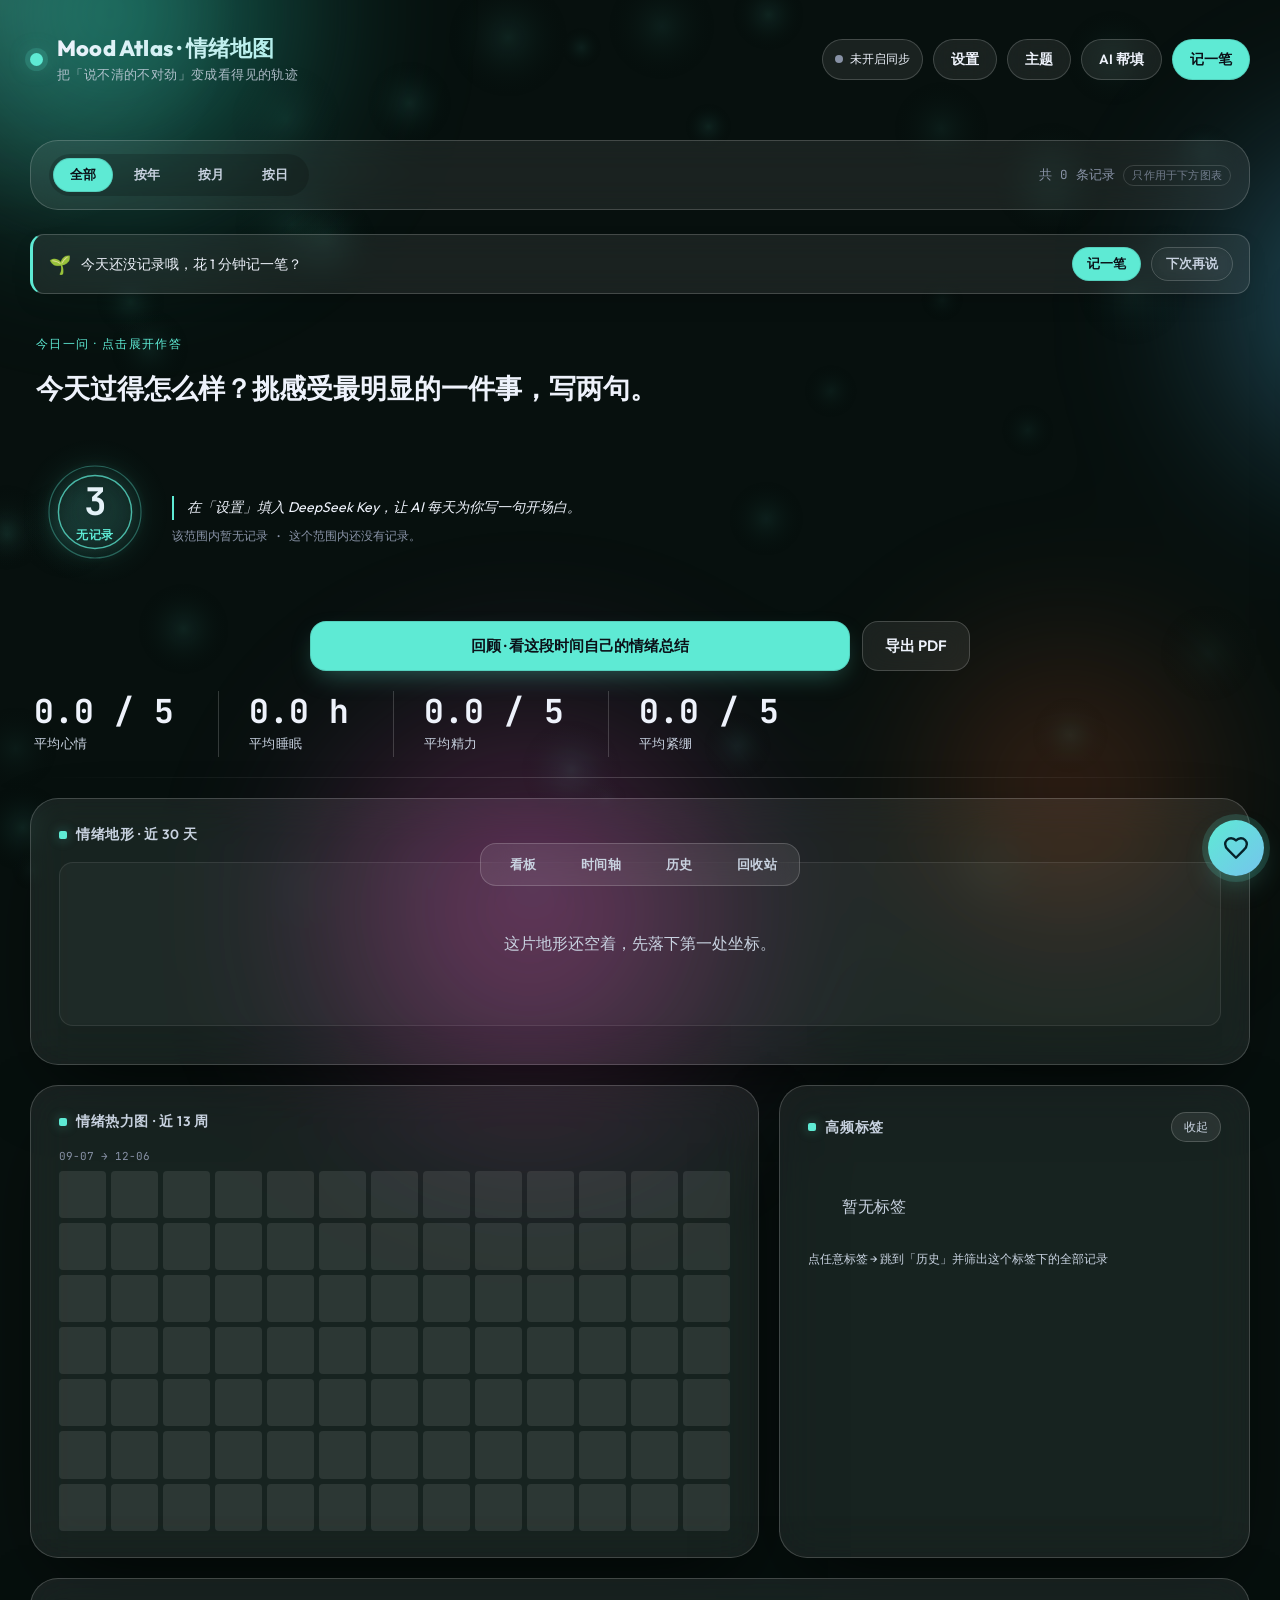
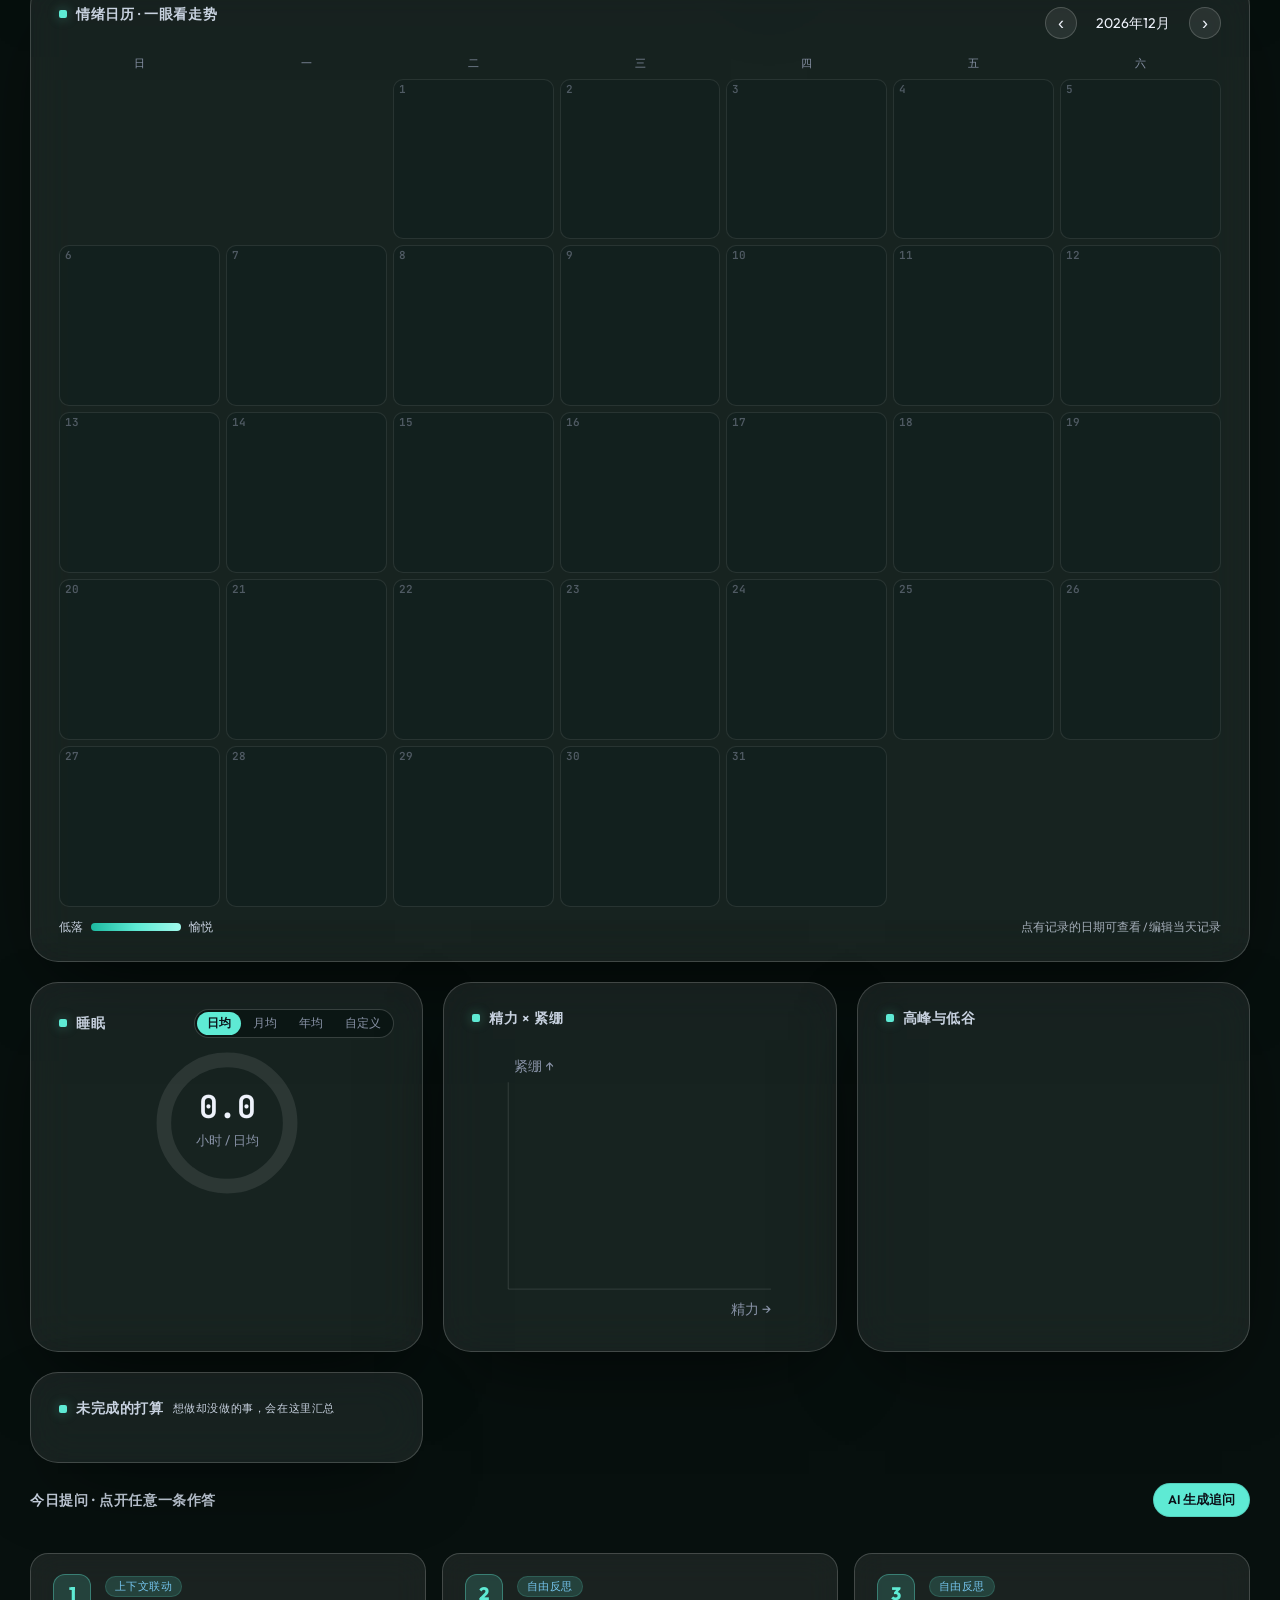
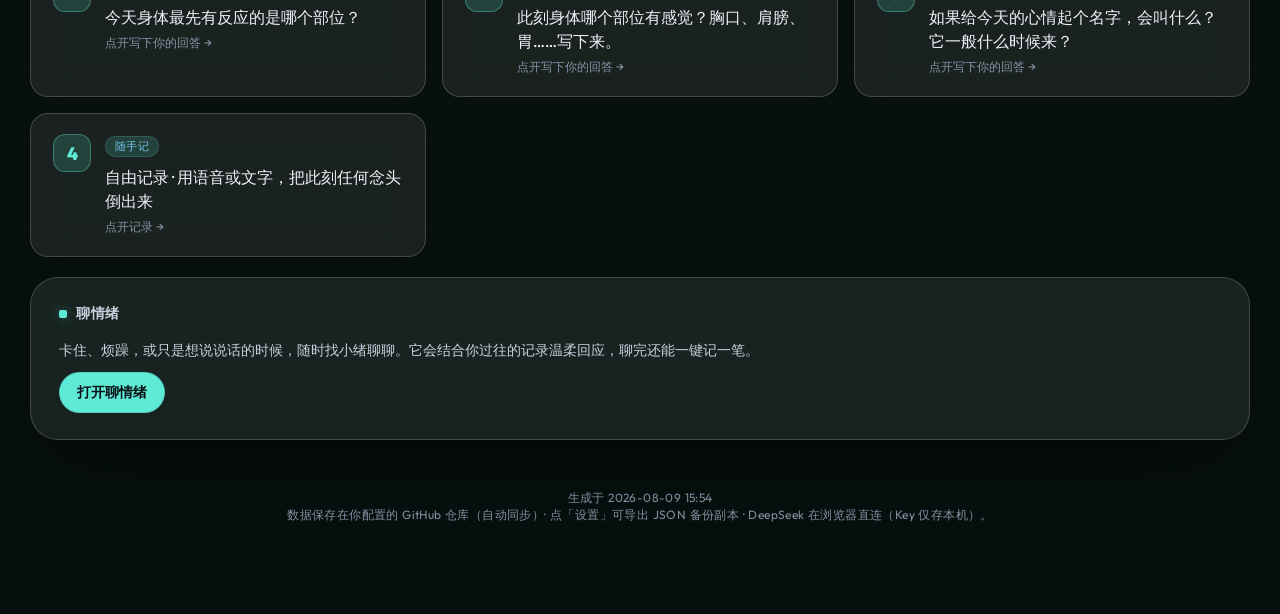
==== commit 102eb5aa: "v46: 右下角加号 FAB 的+换成 Lucide 爱心图标" ====
--- a/deploy/index.html
+++ b/deploy/index.html
@@ -2619,7 +2619,7 @@
   <button class="bnav-btn" id="navTrash"><span>回收站</span></button>
 </div>
 <button class="fab fab-rec" id="recFab" type="button" aria-label="聊情绪" title="聊情绪">
-  <svg viewBox="0 0 24 24" width="26" height="26" aria-hidden="true"><path d="M12 5v14M5 12h14" fill="none" stroke="currentColor" stroke-width="2.4" stroke-linecap="round"/></svg>
+  <svg viewBox="0 0 24 24" width="26" height="26" aria-hidden="true"><path d="M19 14c1.49-1.46 3-3.21 3-5.5A5.5 5.5 0 0 0 16.5 3c-1.76 0-3 .5-4.5 2-1.5-1.5-2.74-2-4.5-2A5.5 5.5 0 0 0 2 8.5c0 2.3 1.5 4.05 3 5.5l7 7Z" fill="none" stroke="currentColor" stroke-width="2.2" stroke-linecap="round" stroke-linejoin="round"/></svg>
   <span class="fab-badge" id="fabCmtBadge"></span>
 </button>
 
@@ -2628,7 +2628,7 @@
 window.__Q_PROMPTS__ = ["现在身体有什么感觉？胸口、肩膀、胃，哪里有动静？"];
 window.__NEXT_Q__ = [{"q":"今天身体最先有反应的是哪个部位？","hint":"胸口、肩膀、胃、喉咙、后脑——先只标个位置，不用解释为什么。身体常常比想法更早知道你不舒服。"}];
 window.__GEN_DATE__ = "2026-08-09 15:54";
-window.__BUILD__ = "v45 · 2026-08-11 22:03（合并近似标签可自定义：弹出 AI『小绪』建议 + 人工改标准名/增删别名/加组/删组，确认后应用到自己的记录）";</script>
+window.__BUILD__ = "v46 · 2026-08-11 22:06（右下角加号 FAB 的「+」换成 Lucide 爱心图标，更贴合情绪记录氛围）";</script>
 <script>/* ============================================================
    情绪记录 · 渲染与动效 v3
    纯原生 JS + SVG + Canvas，无外部依赖
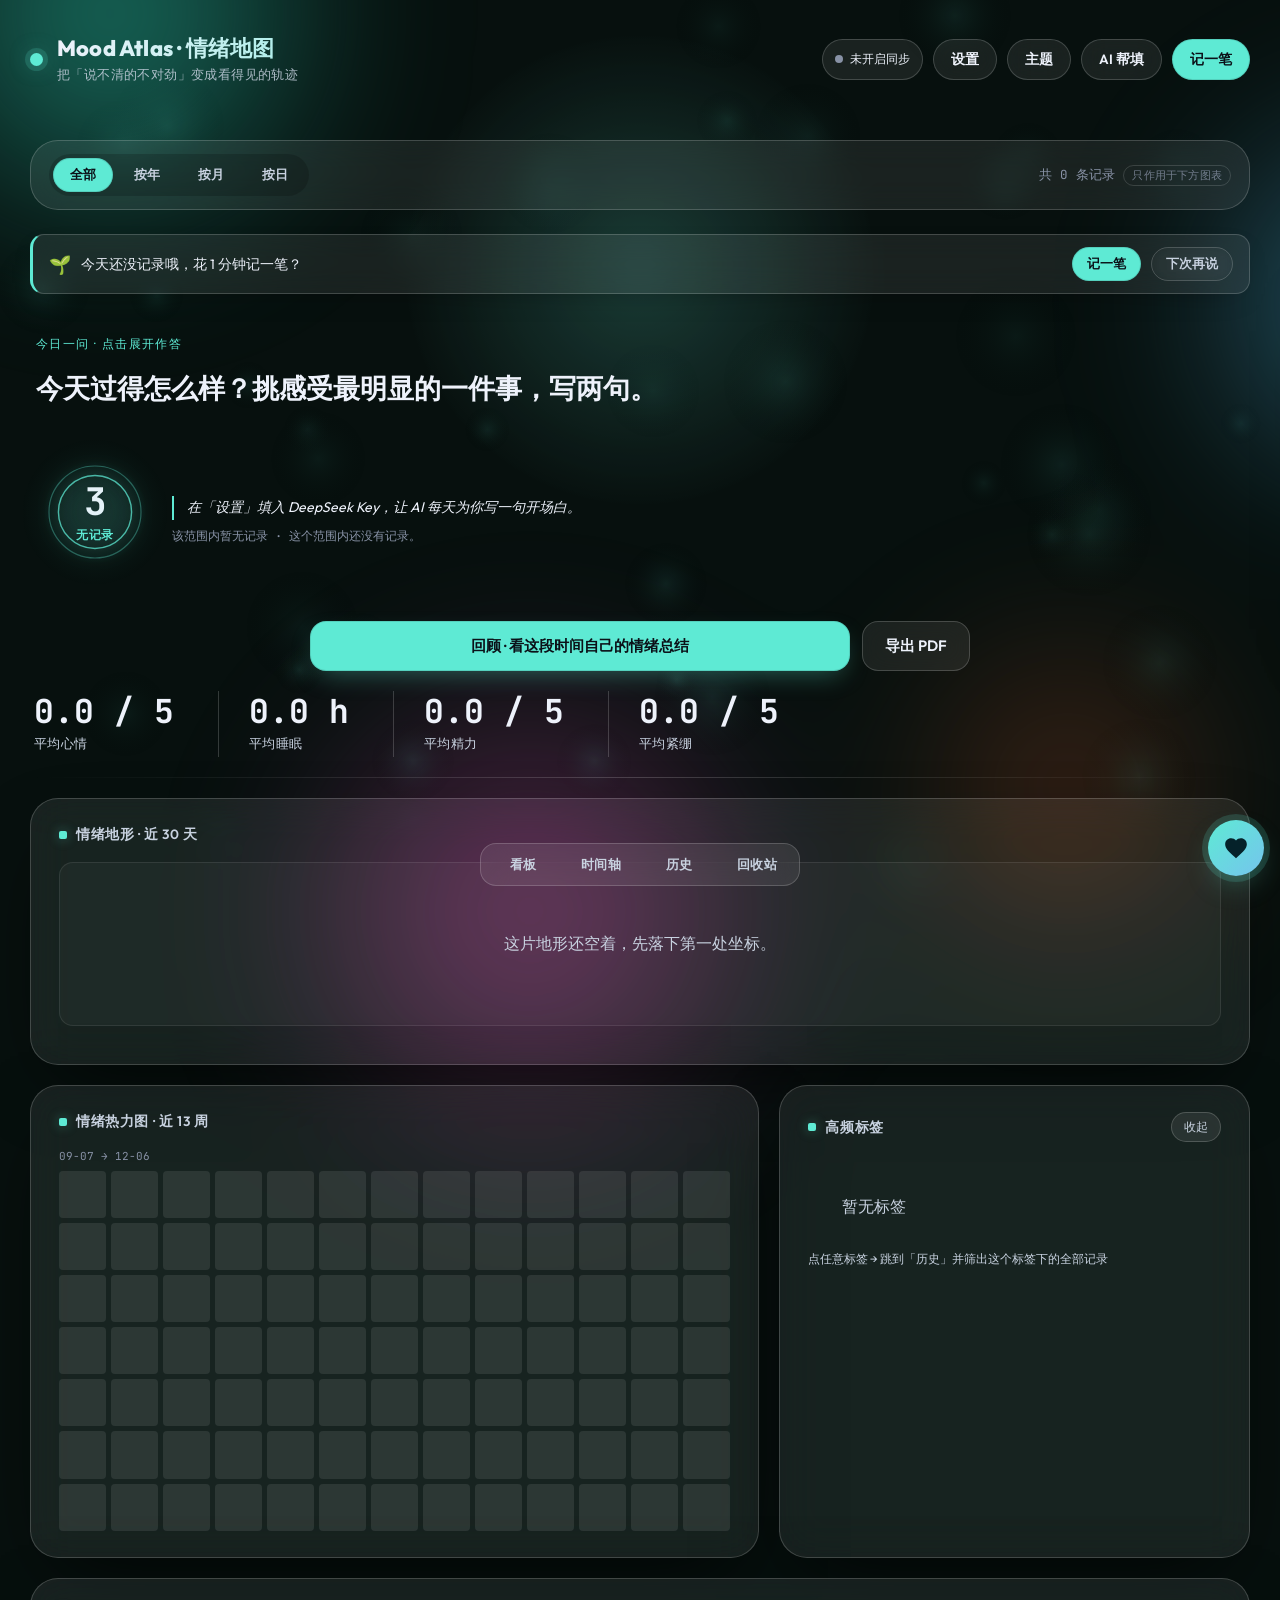
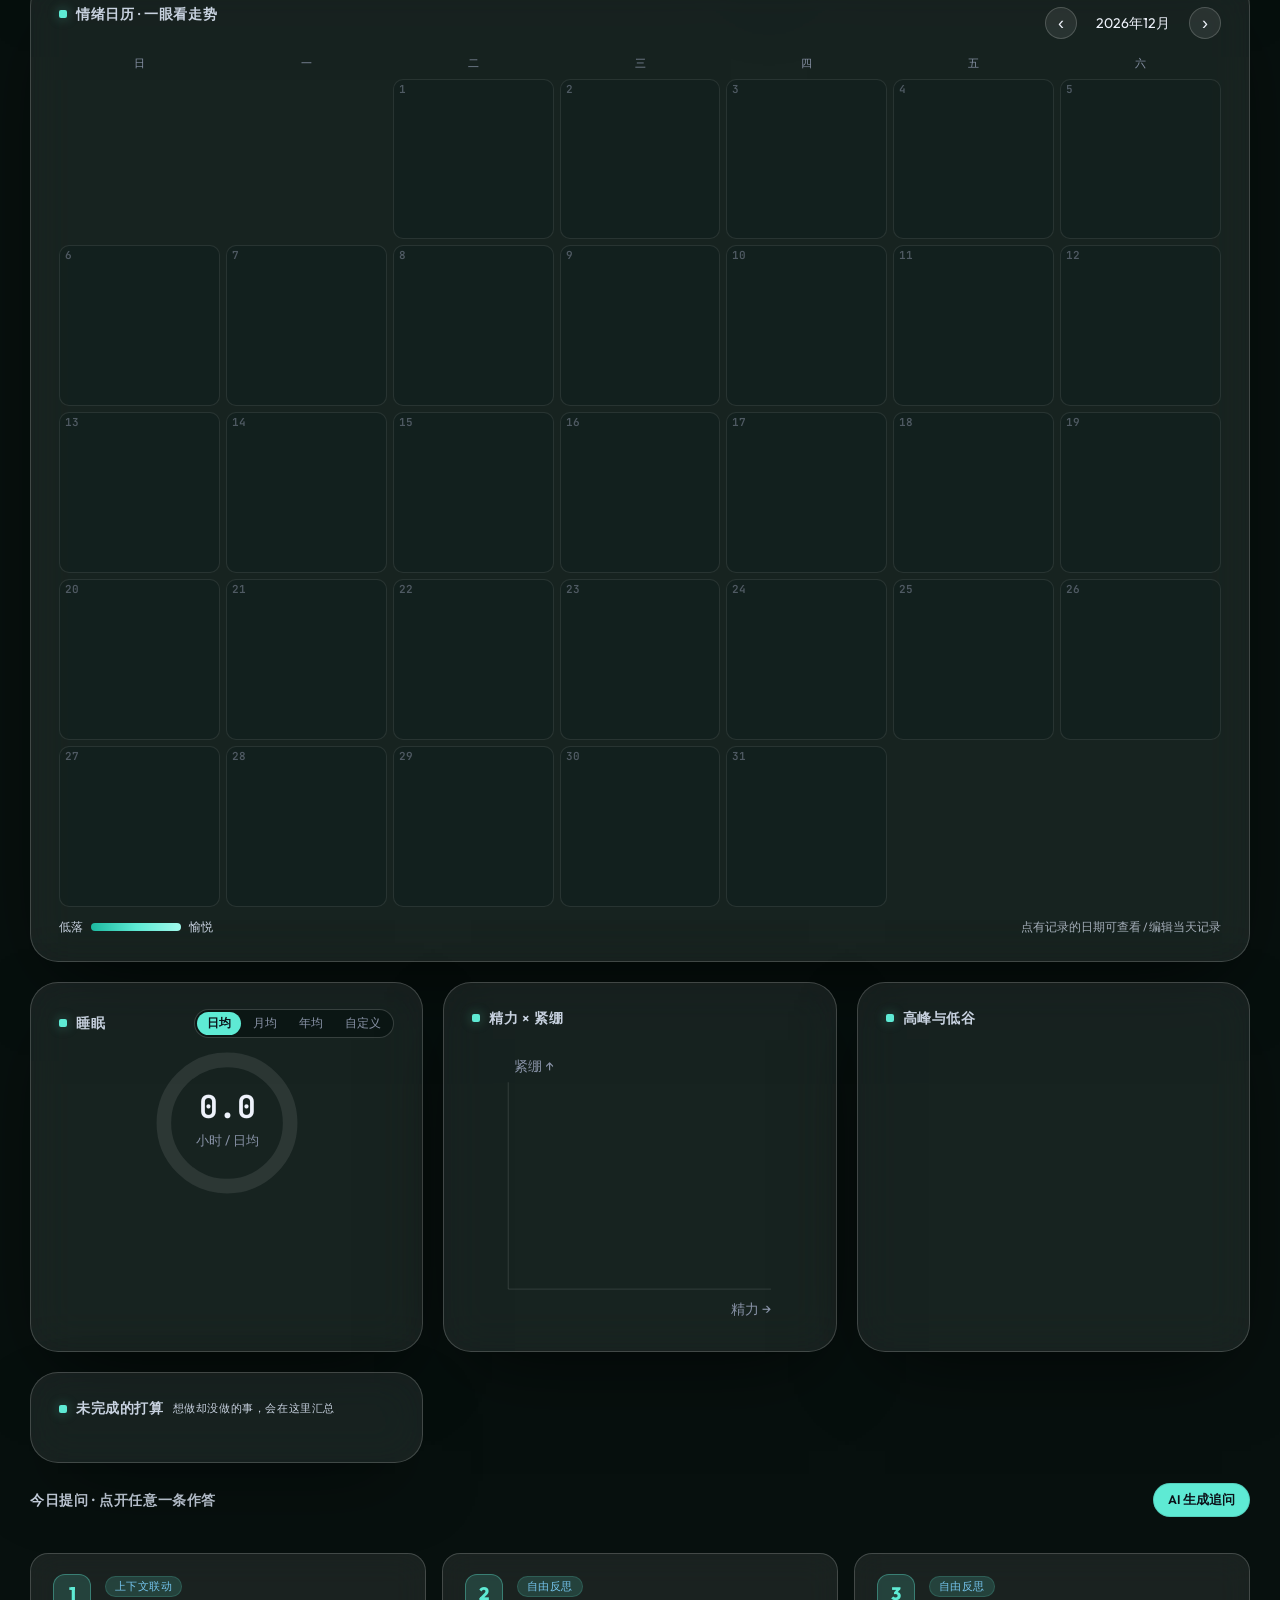
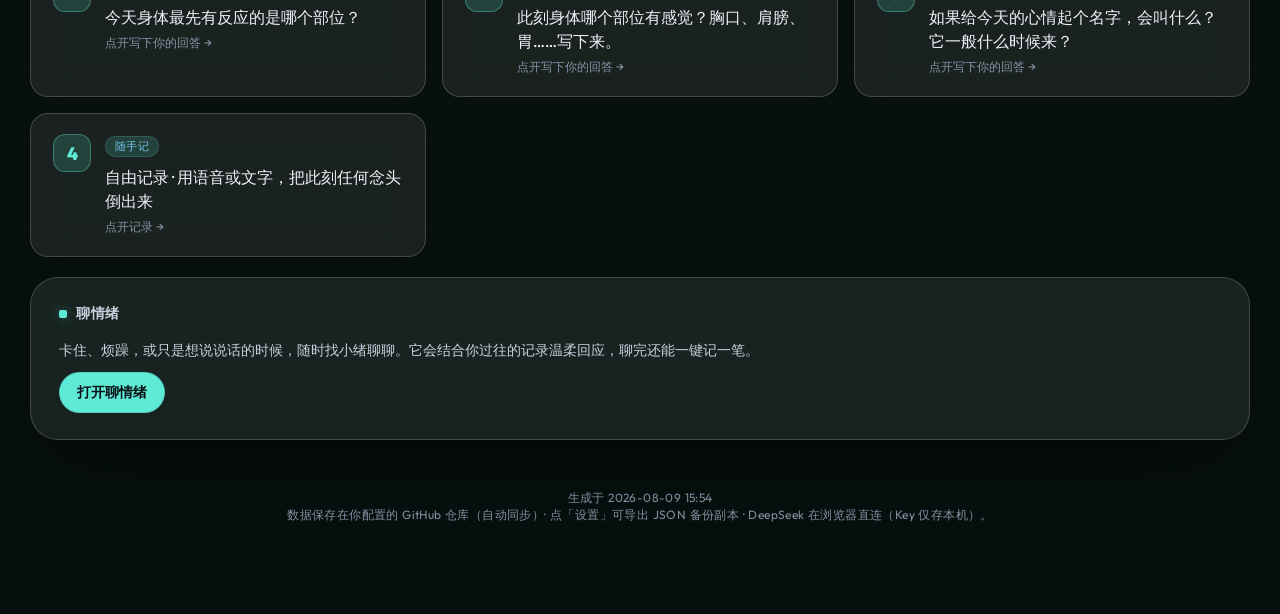
==== commit 4973405d: "v47: 右下角 FAB 爱心改为 Material 实心填充款" ====
--- a/deploy/index.html
+++ b/deploy/index.html
@@ -2619,7 +2619,7 @@
   <button class="bnav-btn" id="navTrash"><span>回收站</span></button>
 </div>
 <button class="fab fab-rec" id="recFab" type="button" aria-label="聊情绪" title="聊情绪">
-  <svg viewBox="0 0 24 24" width="26" height="26" aria-hidden="true"><path d="M19 14c1.49-1.46 3-3.21 3-5.5A5.5 5.5 0 0 0 16.5 3c-1.76 0-3 .5-4.5 2-1.5-1.5-2.74-2-4.5-2A5.5 5.5 0 0 0 2 8.5c0 2.3 1.5 4.05 3 5.5l7 7Z" fill="none" stroke="currentColor" stroke-width="2.2" stroke-linecap="round" stroke-linejoin="round"/></svg>
+  <svg viewBox="0 0 24 24" width="26" height="26" aria-hidden="true"><path d="M12 21.35l-1.45-1.32C5.4 15.36 2 12.28 2 8.5 2 5.42 4.42 3 7.5 3c1.74 0 3.41.81 4.5 2.09C13.09 3.81 14.76 3 16.5 3 19.58 3 22 5.42 22 8.5c0 3.78-3.4 6.86-8.55 11.54L12 21.35z" fill="currentColor" stroke="none"/></svg>
   <span class="fab-badge" id="fabCmtBadge"></span>
 </button>
 
@@ -2628,7 +2628,7 @@
 window.__Q_PROMPTS__ = ["现在身体有什么感觉？胸口、肩膀、胃，哪里有动静？"];
 window.__NEXT_Q__ = [{"q":"今天身体最先有反应的是哪个部位？","hint":"胸口、肩膀、胃、喉咙、后脑——先只标个位置，不用解释为什么。身体常常比想法更早知道你不舒服。"}];
 window.__GEN_DATE__ = "2026-08-09 15:54";
-window.__BUILD__ = "v46 · 2026-08-11 22:06（右下角加号 FAB 的「+」换成 Lucide 爱心图标，更贴合情绪记录氛围）";</script>
+window.__BUILD__ = "v47 · 2026-08-11 22:50（右下角 FAB 爱心改为 Material 实心填充款，更饱满）";</script>
 <script>/* ============================================================
    情绪记录 · 渲染与动效 v3
    纯原生 JS + SVG + Canvas，无外部依赖
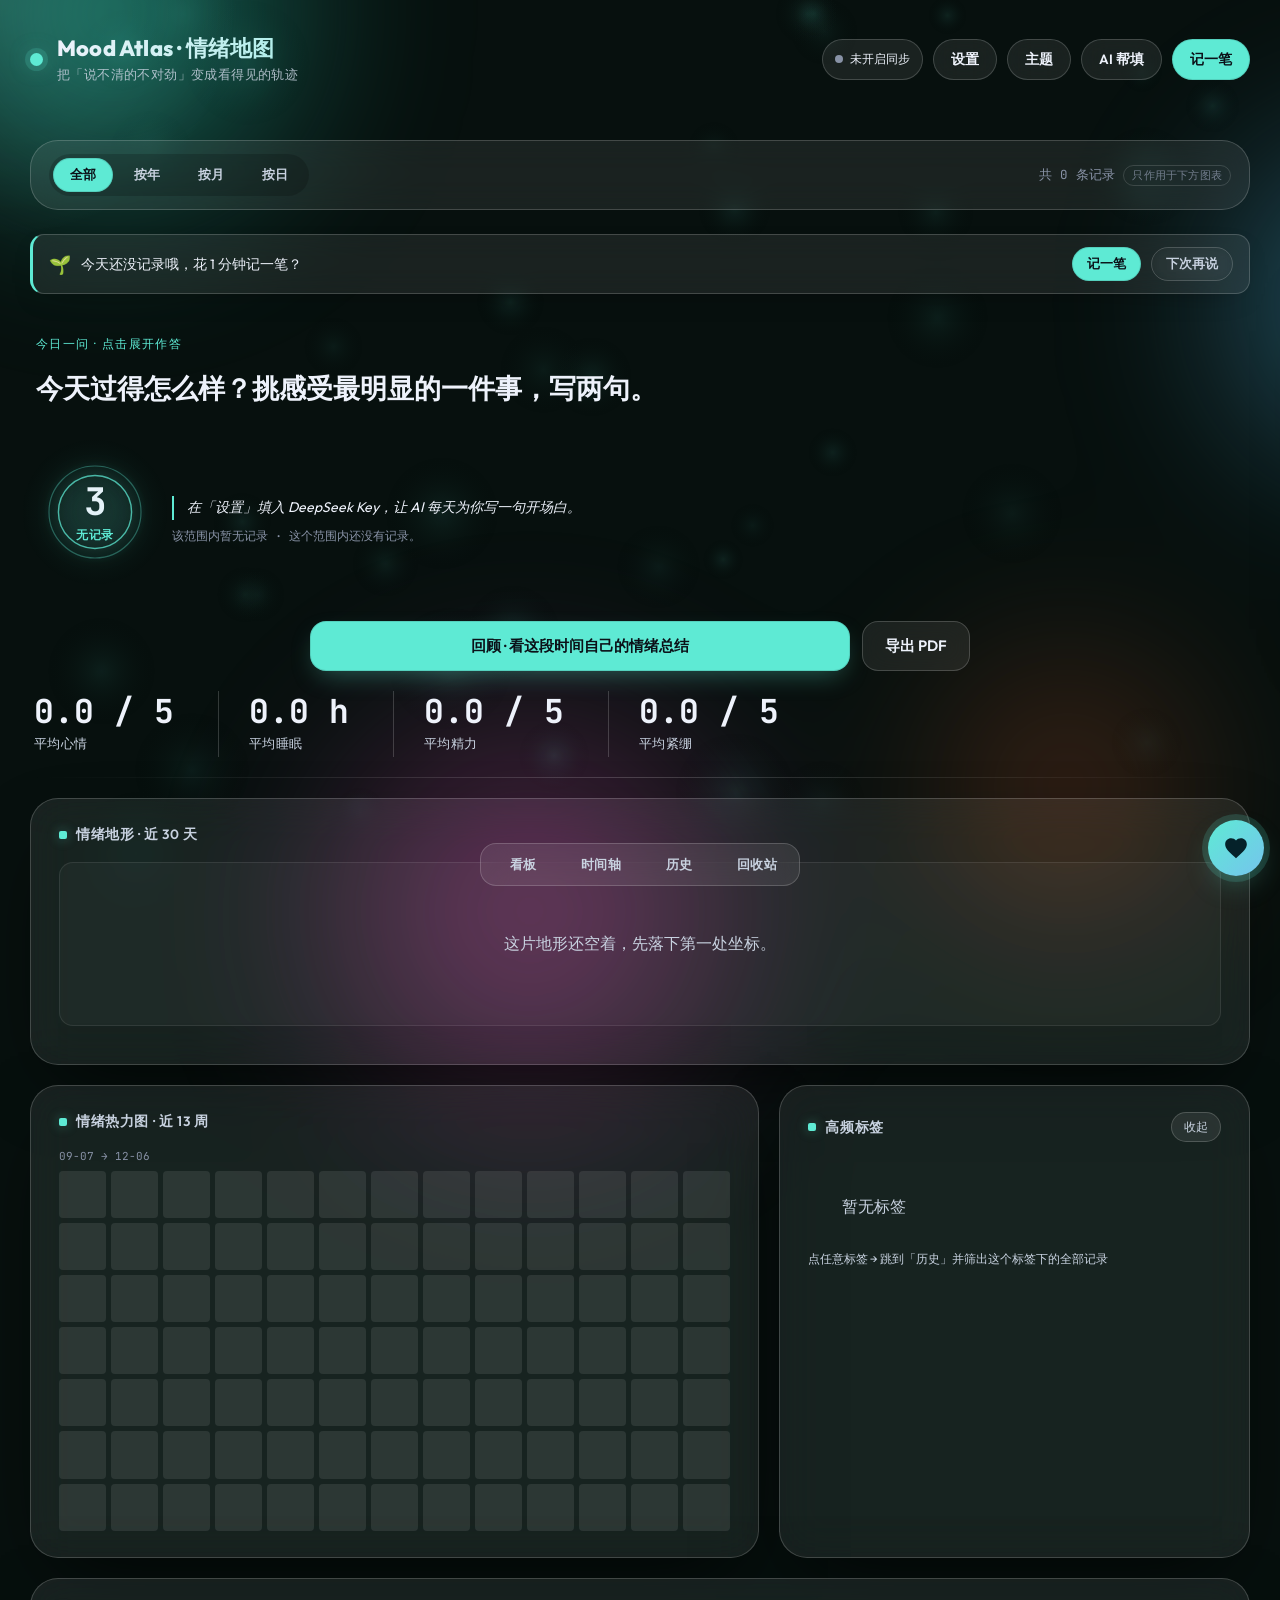
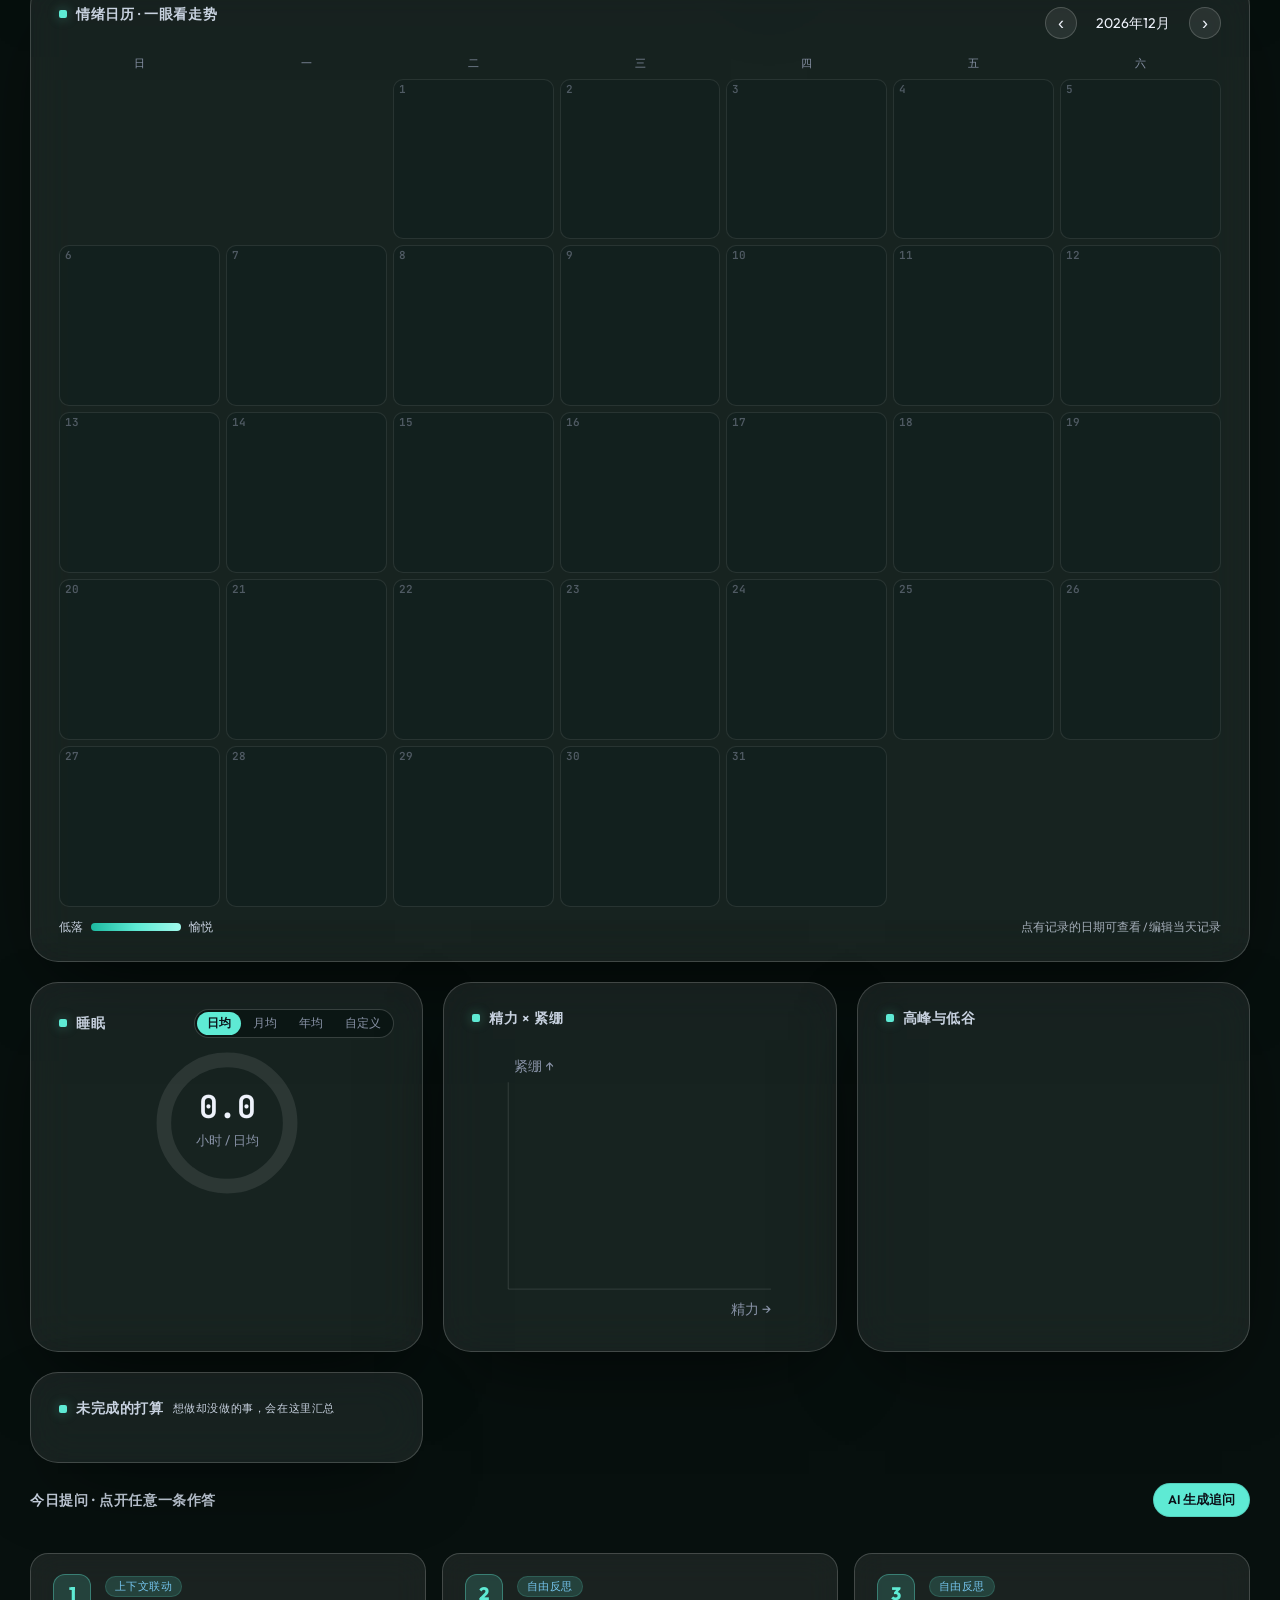
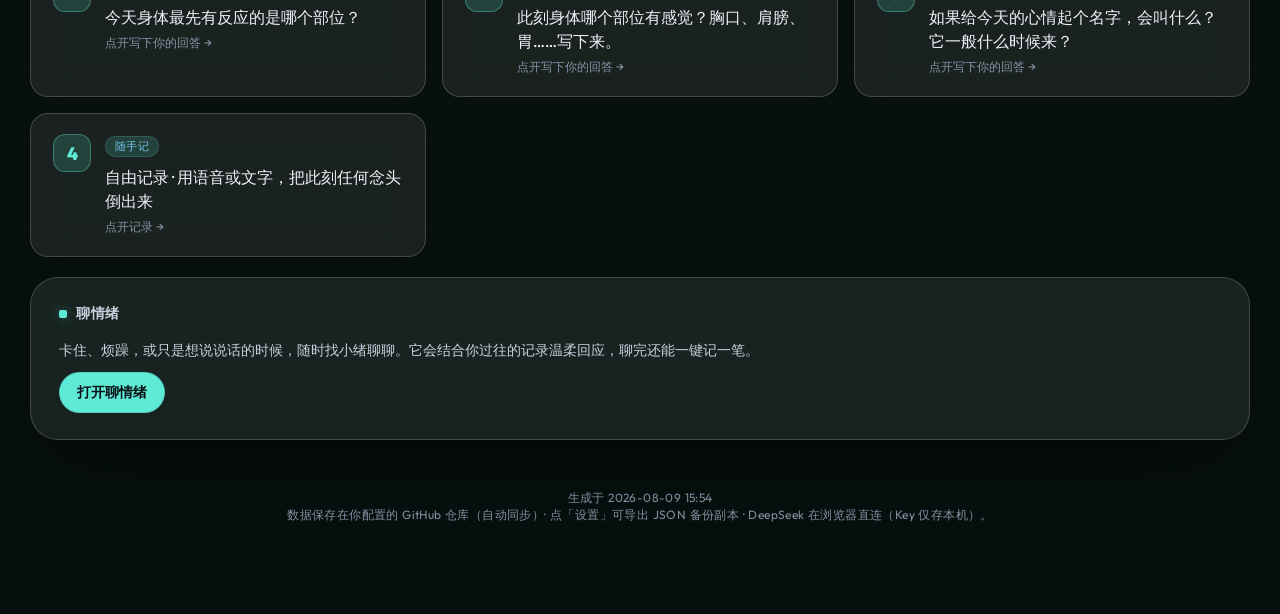
==== commit 6e4ecacd: "v48: 评论区 UI 精简——去气泡框、去重复头像、去冒号前缀" ====
--- a/deploy/index.html
+++ b/deploy/index.html
@@ -1917,8 +1917,8 @@
   .cmt-line { display: flex; align-items: flex-start; gap: 6px; font-size: 13px; line-height: 1.55; color: var(--ink); position: relative; }
   .cmt-line:first-child { padding-top: 2px; }
   .cmt-prefix { flex: 0 0 auto; color: var(--ink-dim); font-size: 12px; white-space: nowrap; margin-top: 1px; }
-  .cmt-bubble { flex: 1 1 auto; min-width: 0; background: var(--line); border-radius: 10px; padding: 6px 10px; word-break: break-word; }
-  .cmt-group.me .cmt-bubble { background: transparent; border: 1px solid var(--accent); }
+  .cmt-bubble { flex: 1 1 auto; min-width: 0; background: transparent; border-radius: 0; padding: 1px 0; word-break: break-word; }
+  .cmt-group.me .cmt-bubble { background: transparent; border: none; }
   .cmt-actions { display: flex; gap: 2px; margin-left: auto; opacity: 0; transition: opacity .15s; }
   .cmt-line:hover .cmt-actions { opacity: 1; }
   .cmt-reply, .cmt-del { background: none; border: none; color: var(--ink-dim); cursor: pointer; font-size: 11.5px; padding: 2px 5px; border-radius: 5px; flex: 0 0 auto; }
@@ -2628,7 +2628,7 @@
 window.__Q_PROMPTS__ = ["现在身体有什么感觉？胸口、肩膀、胃，哪里有动静？"];
 window.__NEXT_Q__ = [{"q":"今天身体最先有反应的是哪个部位？","hint":"胸口、肩膀、胃、喉咙、后脑——先只标个位置，不用解释为什么。身体常常比想法更早知道你不舒服。"}];
 window.__GEN_DATE__ = "2026-08-09 15:54";
-window.__BUILD__ = "v47 · 2026-08-11 22:50（右下角 FAB 爱心改为 Material 实心填充款，更饱满）";</script>
+window.__BUILD__ = "v48 · 2026-08-11 22:56（评论区 UI 精简：去气泡框、去重复头像、同作者连续评论不再带冒号前缀）";</script>
 <script>/* ============================================================
    情绪记录 · 渲染与动效 v3
    纯原生 JS + SVG + Canvas，无外部依赖
@@ -2726,6 +2726,10 @@
     if (!name) return name;
     const m = { '兔': '🐰', '兔子': '🐰', '浣熊': '🦝' };
     return m[name] || name;
+  }
+  function authorDisplayName(author) {
+    const m = { '🐰': '兔子', '🦝': '浣熊' };
+    return m[author] || author || '我';
   }
   function ghNick() { return normalizeAuthor((localStorage.getItem('mood.ghNick' + ghSuffix()) || '').trim()); }
   // 文件级隔离：每个人只往「自己的同步文件」写，朋友只写他那份，两人不再抢同一个文件 → 根除 409 冲突。
@@ -4039,13 +4043,13 @@
           const ac = authorColor(g.author);
           const isMe = g.author === me;
           html += '<div class="cmt-group' + (isMe ? ' me' : '') + '">' +
-            '<div class="cmt-group-head"><span class="cmt-avatar">' + escapeHtml(g.author) + '</span><span class="cmt-name" style="color:' + ac + '">' + escapeHtml(g.author) + '</span>' + (isMe && multi ? '（我）' : '') + '<span class="cmt-time">' + fmtCmtTime(g.ts) + '</span></div>' +
+            '<div class="cmt-group-head"><span class="cmt-avatar">' + escapeHtml(g.author) + '</span><span class="cmt-name" style="color:' + ac + '">' + escapeHtml(authorDisplayName(g.author)) + '</span>' + (isMe && multi ? '（我）' : '') + '<span class="cmt-time">' + fmtCmtTime(g.ts) + '</span></div>' +
             '<div class="cmt-group-body">';
-          g.items.forEach(function (c, idx) {
-            html += renderTopLine(c, idx === 0, isMe, me, multi);
-            const replies = getChildComments(c.id);
-            if (replies.length) html += renderReplies(replies, me, multi);
-          });
+            g.items.forEach(function (c) {
+              html += renderTopLine(c, isMe);
+              const replies = getChildComments(c.id);
+              if (replies.length) html += renderReplies(replies, me, multi);
+            });
           html += '</div></div>';
         });
       } else {
@@ -4057,12 +4061,10 @@
     cbox.innerHTML = html;
     bindCmtEvents(cbox, r);
   }
-  function renderTopLine(c, isFirst, isGroupMe, me, multi) {
-    const prefix = isFirst ? '' : (isGroupMe ? '（我）：' : escapeHtml(c.author) + '：');
+  function renderTopLine(c, isGroupMe) {
     return '<div class="cmt-line" data-cid="' + c.id + '">' +
-      (prefix ? '<span class="cmt-prefix">' + prefix + '</span>' : '') +
       '<span class="cmt-bubble" title="' + fmtCmtTime(c.ts) + '">' + escapeHtml(c.text) + '</span>' +
-      '<span class="cmt-actions"><button type="button" class="cmt-reply" data-cid="' + c.id + '" data-name="' + escapeHtml(c.author) + '">回复</button>' + (isGroupMe ? '<button type="button" class="cmt-del" data-cid="' + c.id + '">删除</button>' : '') + '</span>' +
+      '<span class="cmt-actions"><button type="button" class="cmt-reply" data-cid="' + c.id + '" data-name="' + escapeHtml(authorDisplayName(c.author)) + '">回复</button>' + (isGroupMe ? '<button type="button" class="cmt-del" data-cid="' + c.id + '">删除</button>' : '') + '</span>' +
       '</div>';
   }
   function renderReplies(children, me, multi) {
@@ -4076,11 +4078,11 @@
   function renderReplyCard(c, me, multi) {
     const isMe = c.author === me;
     const ac = authorColor(c.author);
-    const target = c.replyTo ? '<span class="cmt-reply-target">回复 ' + escapeHtml(c.replyTo) + '</span> ' : '';
+    const target = c.replyTo ? '<span class="cmt-reply-target">回复 ' + escapeHtml(authorDisplayName(c.replyTo)) + '</span> ' : '';
     const html = '<div class="cmt-reply-card" data-cid="' + c.id + '">' +
-      '<div class="cmt-reply-head"><span class="cmt-avatar">' + escapeHtml(c.author) + '</span><span class="cmt-name" style="color:' + ac + '">' + escapeHtml(c.author) + '</span>' + (isMe && multi ? '（我）' : '') + target + '<span class="cmt-time">' + fmtCmtTime(c.ts) + '</span></div>' +
+      '<div class="cmt-reply-head"><span class="cmt-avatar">' + escapeHtml(c.author) + '</span><span class="cmt-name" style="color:' + ac + '">' + escapeHtml(authorDisplayName(c.author)) + '</span>' + (isMe && multi ? '（我）' : '') + target + '<span class="cmt-time">' + fmtCmtTime(c.ts) + '</span></div>' +
       '<div class="cmt-reply-body"><span class="cmt-bubble" title="' + fmtCmtTime(c.ts) + '">' + escapeHtml(c.text) + '</span>' +
-      '<span class="cmt-actions"><button type="button" class="cmt-reply" data-cid="' + c.id + '" data-name="' + escapeHtml(c.author) + '">回复</button>' + (isMe ? '<button type="button" class="cmt-del" data-cid="' + c.id + '">删除</button>' : '') + '</span></div>' +
+      '<span class="cmt-actions"><button type="button" class="cmt-reply" data-cid="' + c.id + '" data-name="' + escapeHtml(authorDisplayName(c.author)) + '">回复</button>' + (isMe ? '<button type="button" class="cmt-del" data-cid="' + c.id + '">删除</button>' : '') + '</span></div>' +
       '</div>';
     const nested = getChildComments(c.id);
     return html + (nested.length ? renderReplies(nested, me, multi) : '');
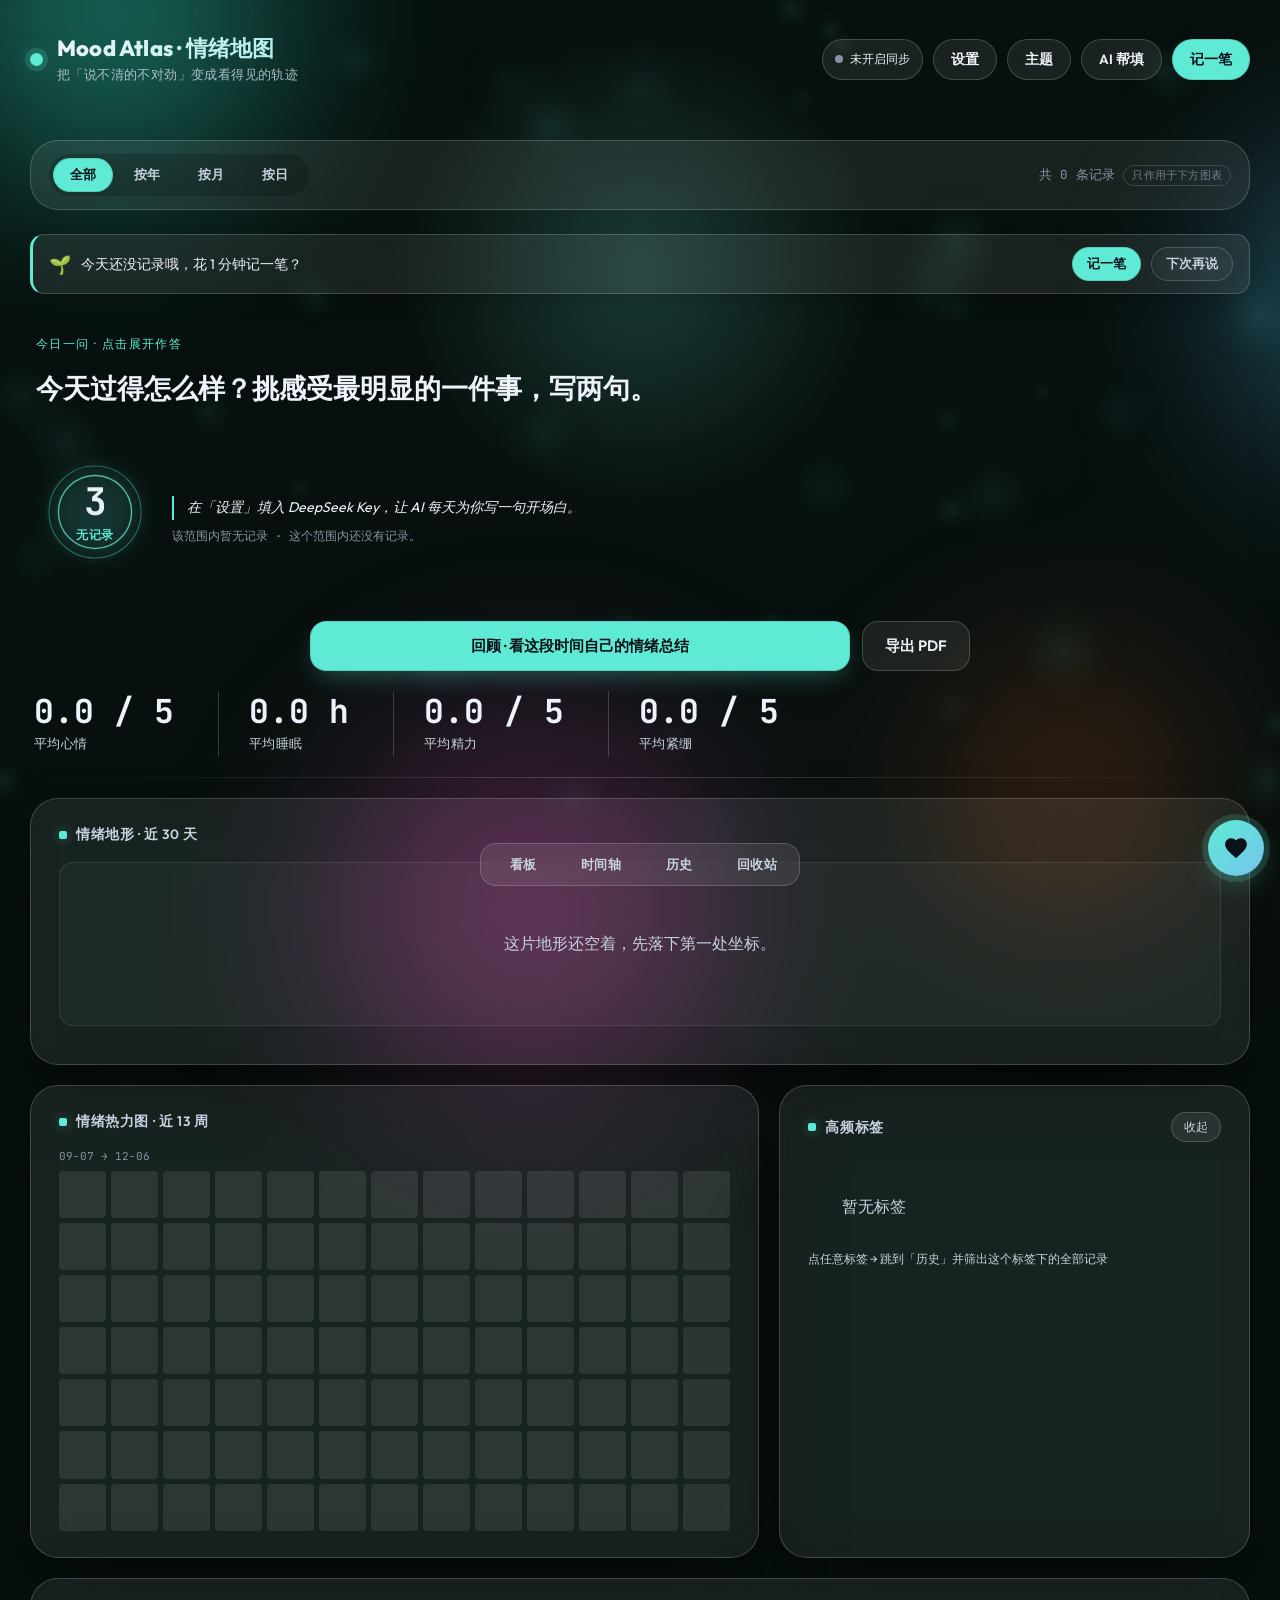
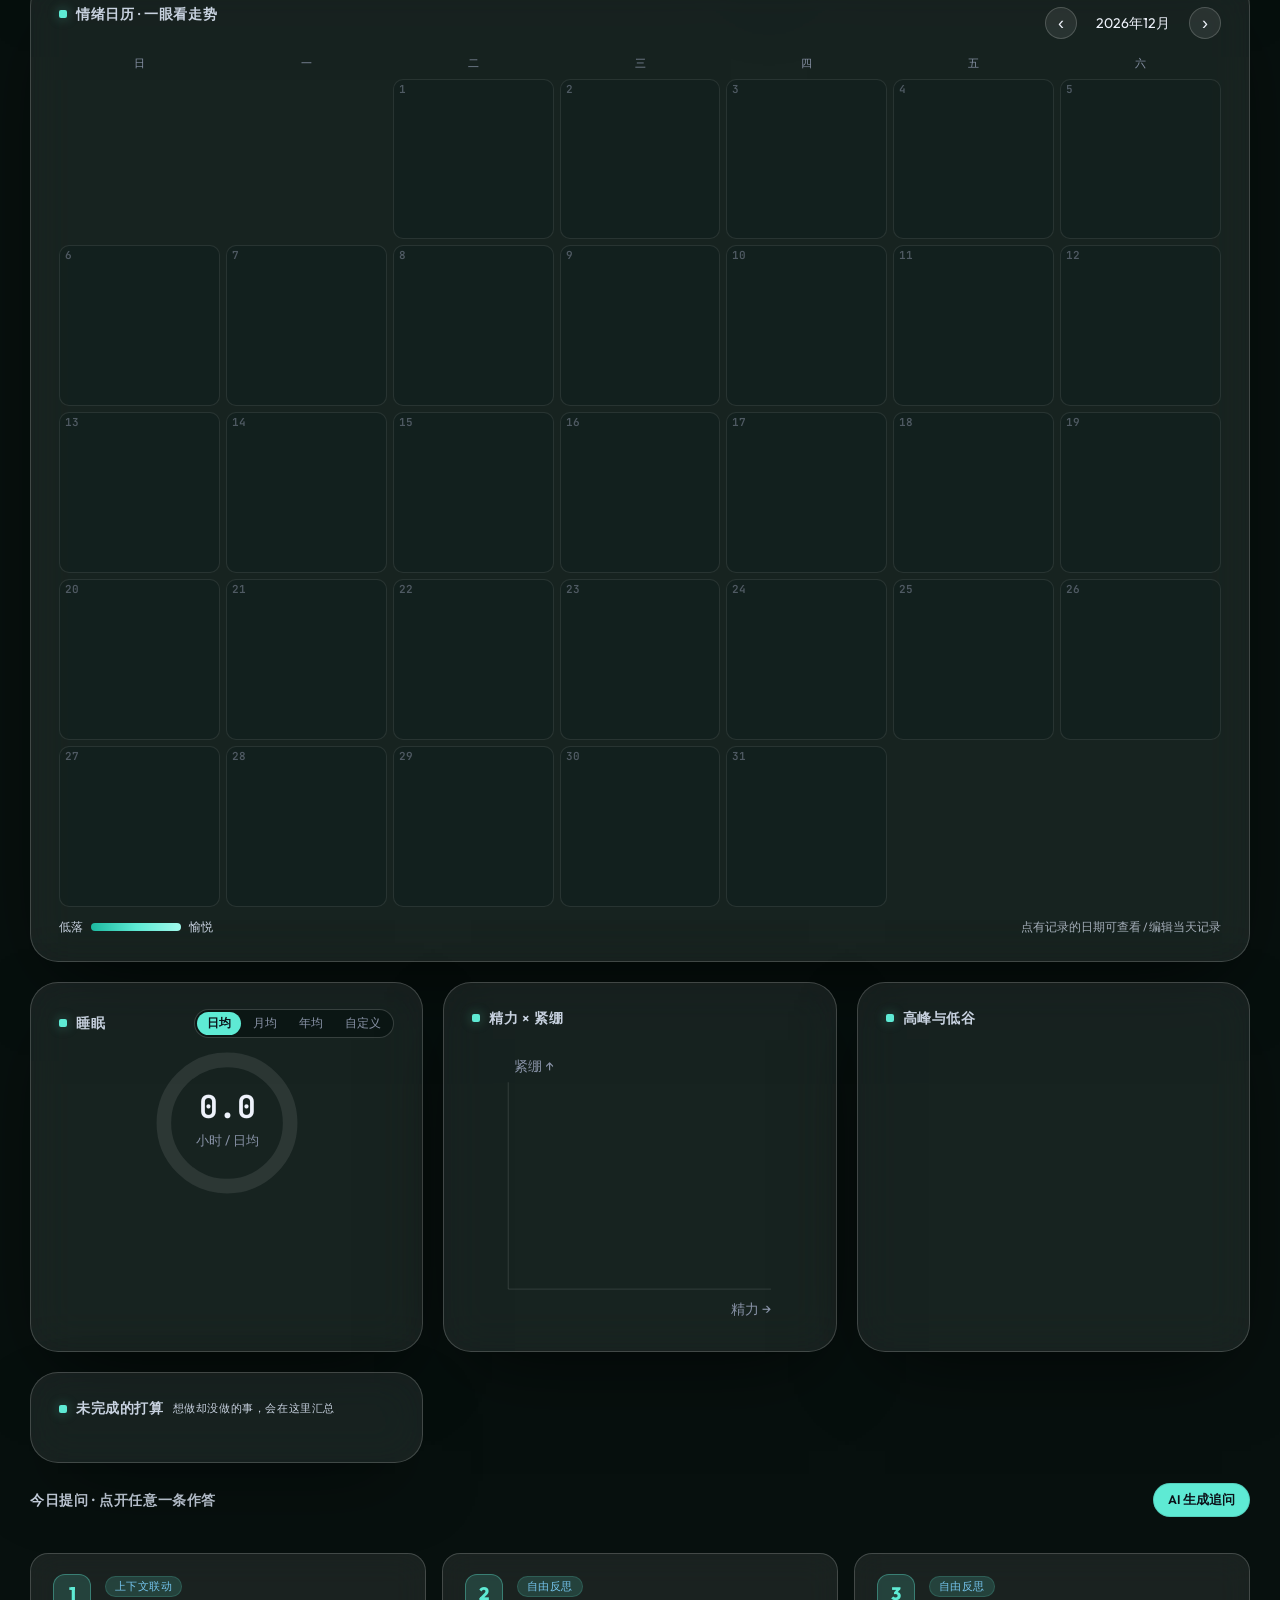
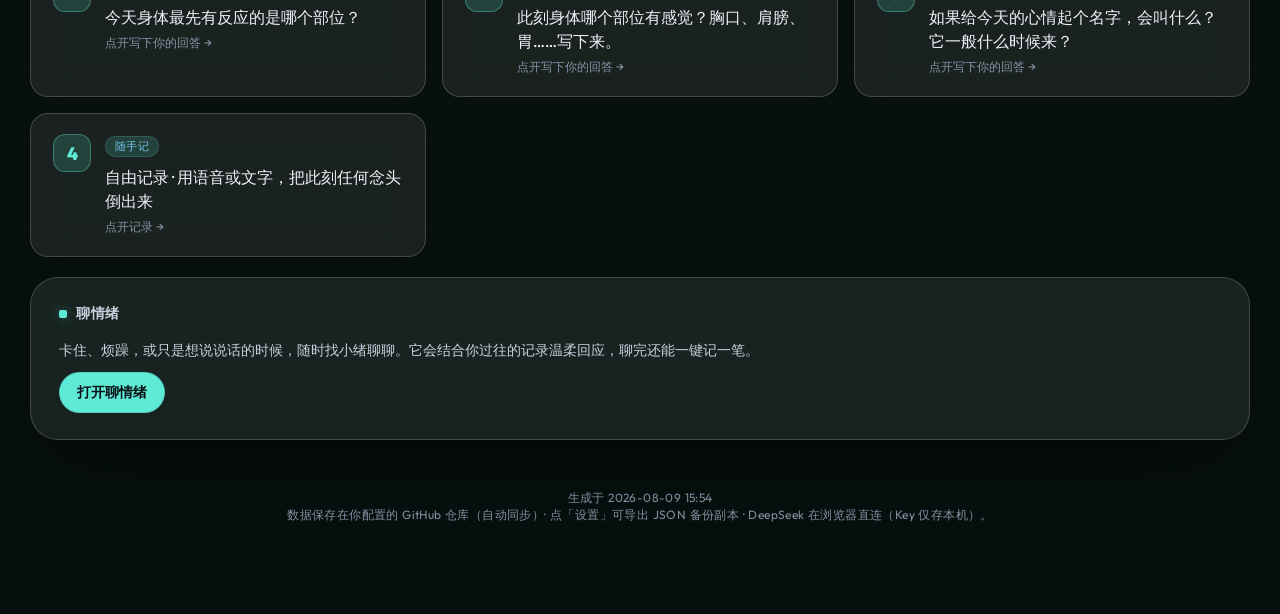
==== commit f6c473a5: "v49: 实心爱心填充色改为跟随主题色 var(--on-accent)" ====
--- a/deploy/index.html
+++ b/deploy/index.html
@@ -2619,7 +2619,7 @@
   <button class="bnav-btn" id="navTrash"><span>回收站</span></button>
 </div>
 <button class="fab fab-rec" id="recFab" type="button" aria-label="聊情绪" title="聊情绪">
-  <svg viewBox="0 0 24 24" width="26" height="26" aria-hidden="true"><path d="M12 21.35l-1.45-1.32C5.4 15.36 2 12.28 2 8.5 2 5.42 4.42 3 7.5 3c1.74 0 3.41.81 4.5 2.09C13.09 3.81 14.76 3 16.5 3 19.58 3 22 5.42 22 8.5c0 3.78-3.4 6.86-8.55 11.54L12 21.35z" fill="currentColor" stroke="none"/></svg>
+  <svg viewBox="0 0 24 24" width="26" height="26" aria-hidden="true"><path d="M12 21.35l-1.45-1.32C5.4 15.36 2 12.28 2 8.5 2 5.42 4.42 3 7.5 3c1.74 0 3.41.81 4.5 2.09C13.09 3.81 14.76 3 16.5 3 19.58 3 22 5.42 22 8.5c0 3.78-3.4 6.86-8.55 11.54L12 21.35z" fill="var(--on-accent)" stroke="none"/></svg>
   <span class="fab-badge" id="fabCmtBadge"></span>
 </button>
 
@@ -2628,7 +2628,7 @@
 window.__Q_PROMPTS__ = ["现在身体有什么感觉？胸口、肩膀、胃，哪里有动静？"];
 window.__NEXT_Q__ = [{"q":"今天身体最先有反应的是哪个部位？","hint":"胸口、肩膀、胃、喉咙、后脑——先只标个位置，不用解释为什么。身体常常比想法更早知道你不舒服。"}];
 window.__GEN_DATE__ = "2026-08-09 15:54";
-window.__BUILD__ = "v48 · 2026-08-11 22:56（评论区 UI 精简：去气泡框、去重复头像、同作者连续评论不再带冒号前缀）";</script>
+window.__BUILD__ = "v49 · 2026-08-11 23:06（实心爱心填充色改为跟随主题色 var(--on-accent)，随主题/主题色变化）";</script>
 <script>/* ============================================================
    情绪记录 · 渲染与动效 v3
    纯原生 JS + SVG + Canvas，无外部依赖
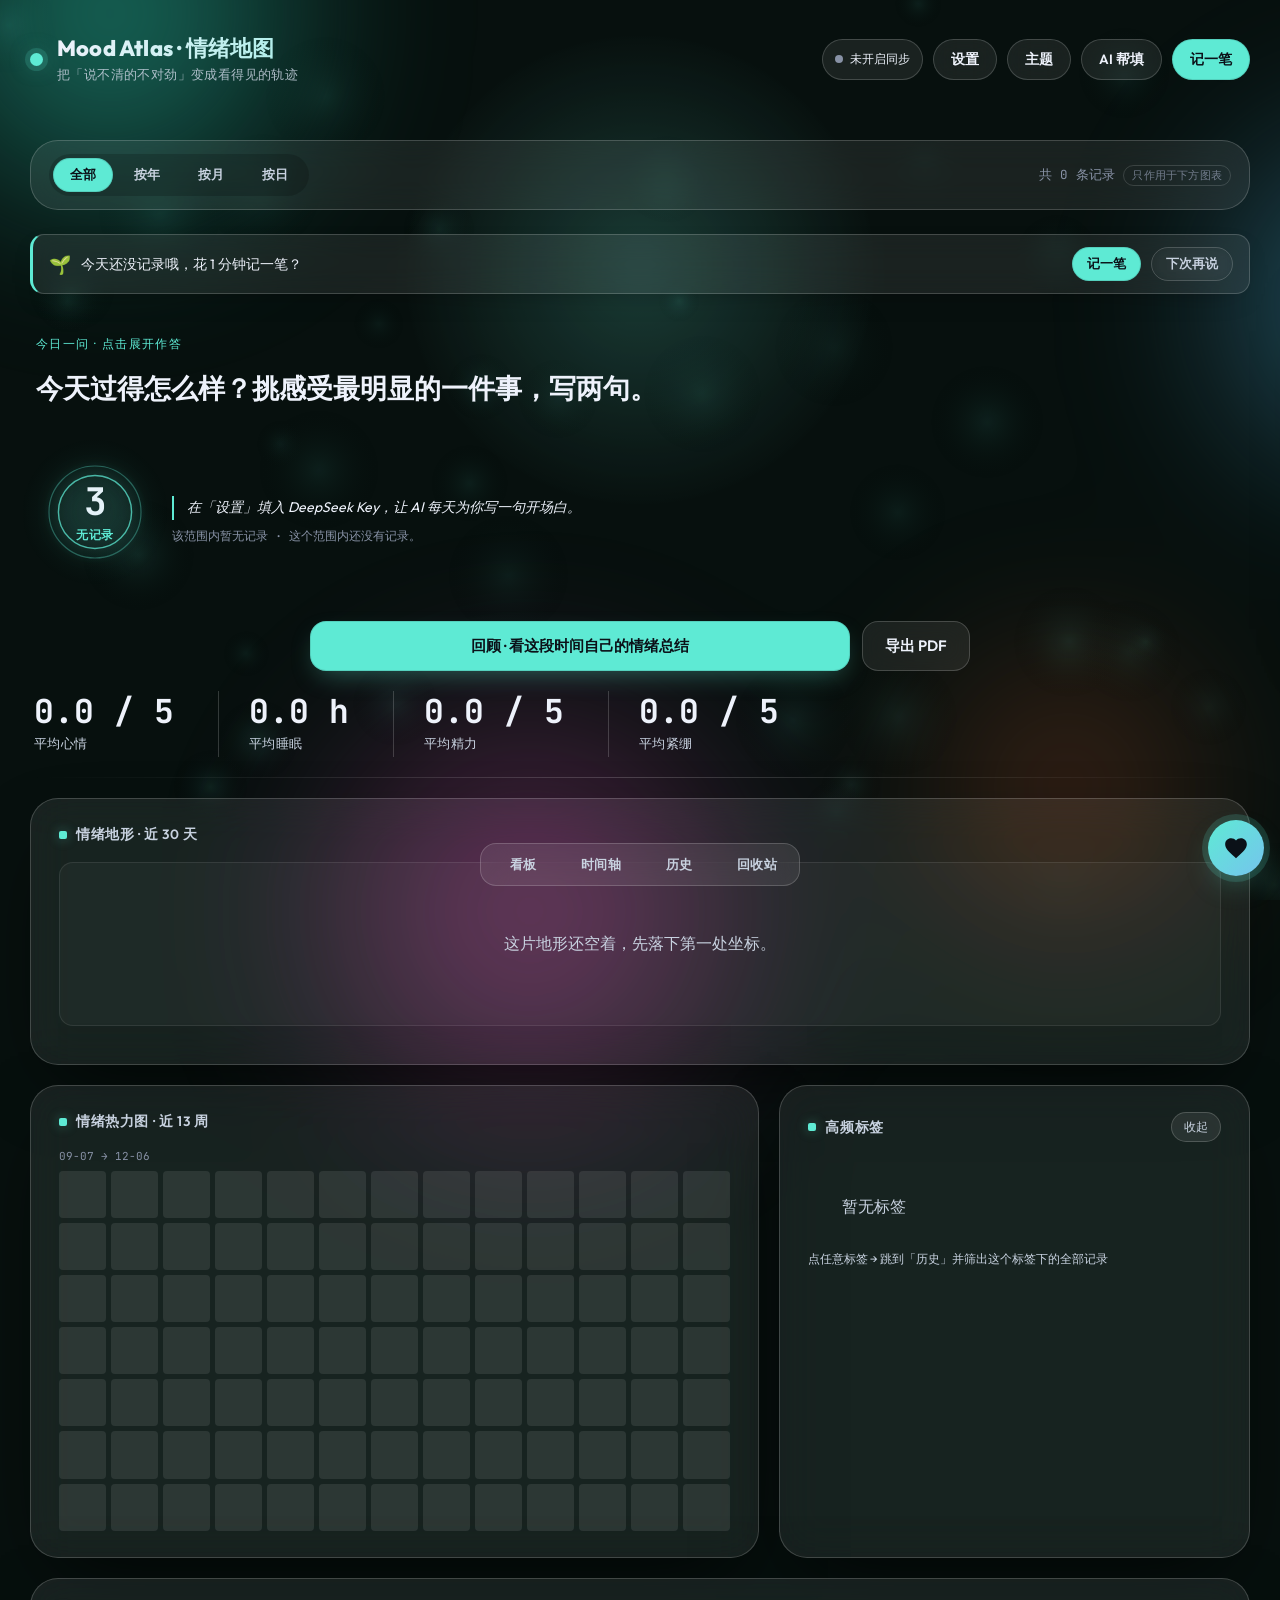
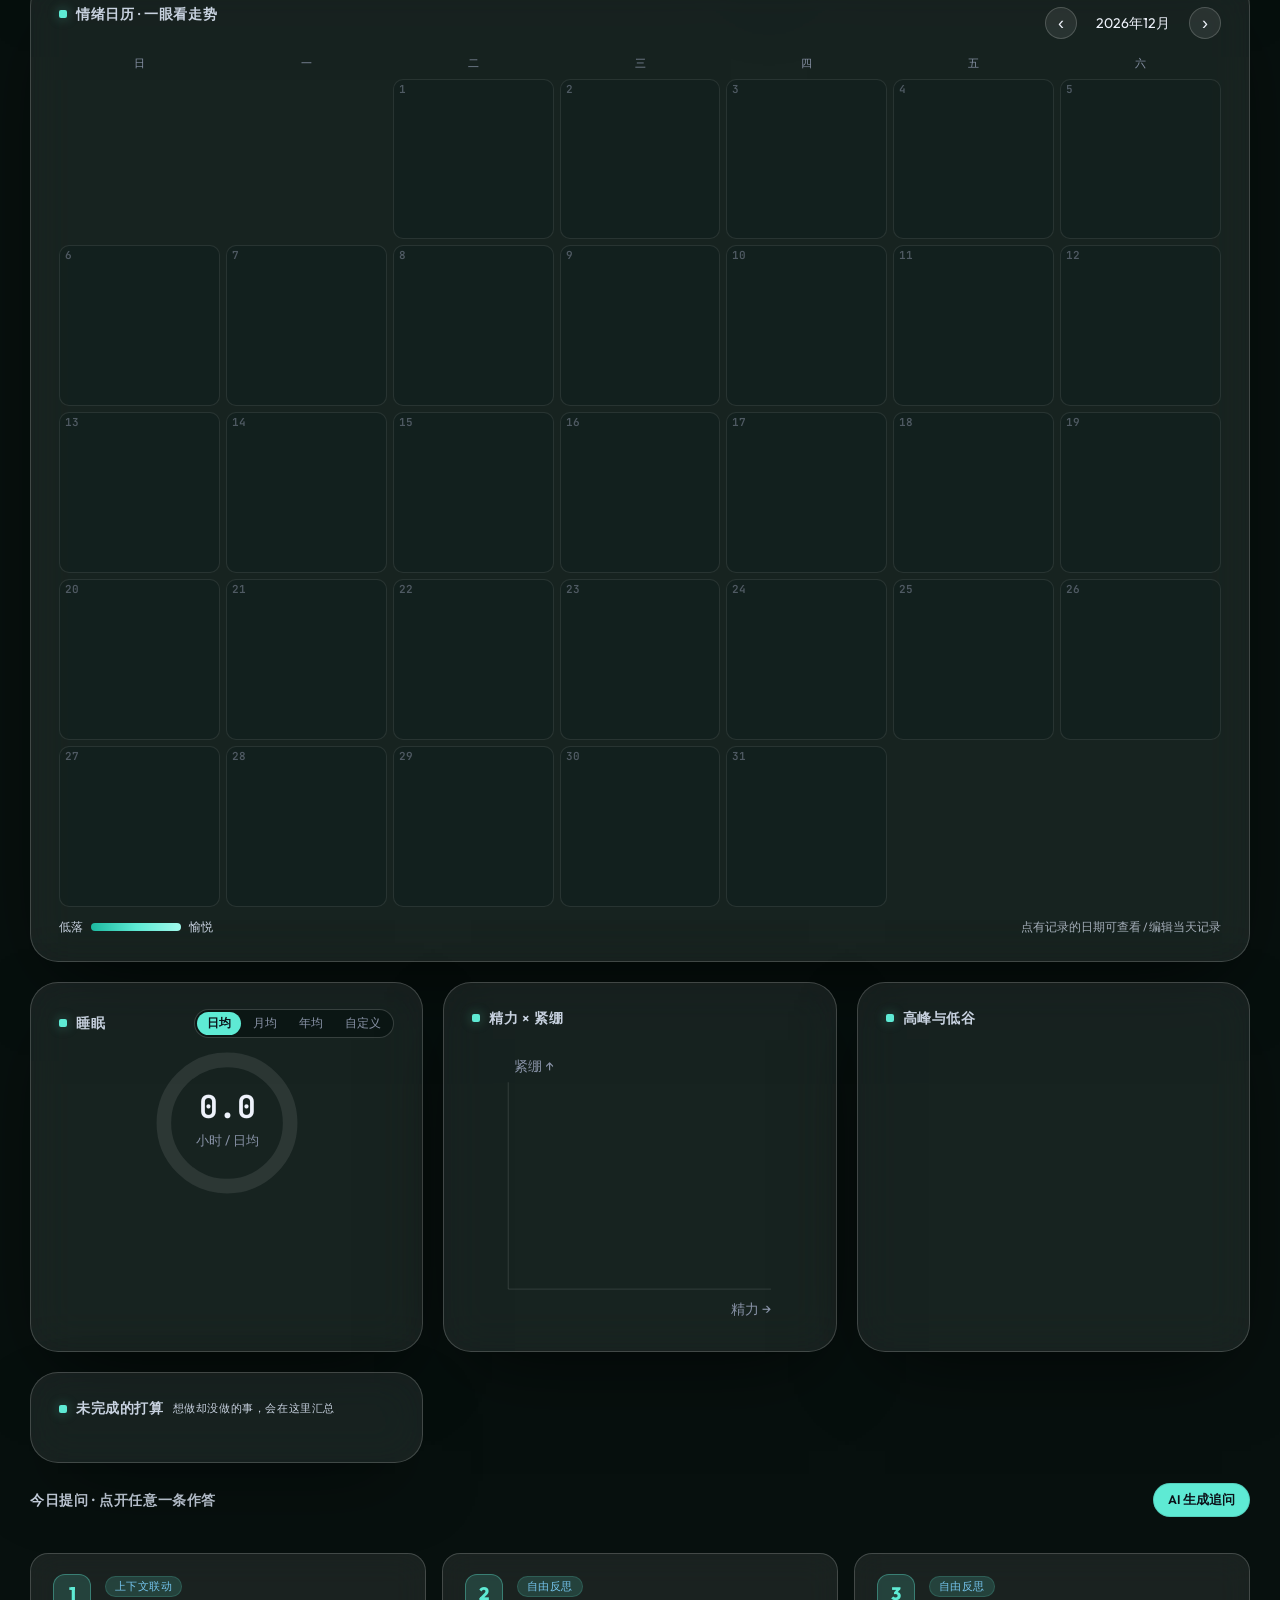
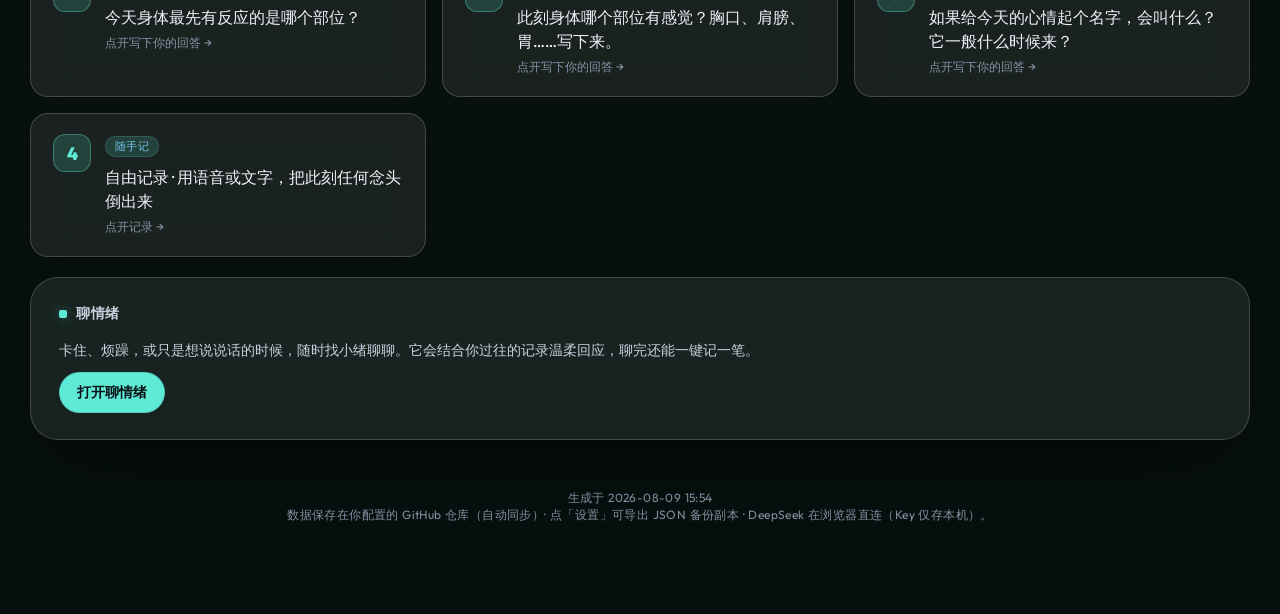
==== commit 34641abf: "v50: 修复主题弹窗关闭后遮罩未移除导致页面无法点击" ====
--- a/deploy/index.html
+++ b/deploy/index.html
@@ -2628,7 +2628,7 @@
 window.__Q_PROMPTS__ = ["现在身体有什么感觉？胸口、肩膀、胃，哪里有动静？"];
 window.__NEXT_Q__ = [{"q":"今天身体最先有反应的是哪个部位？","hint":"胸口、肩膀、胃、喉咙、后脑——先只标个位置，不用解释为什么。身体常常比想法更早知道你不舒服。"}];
 window.__GEN_DATE__ = "2026-08-09 15:54";
-window.__BUILD__ = "v49 · 2026-08-11 23:06（实心爱心填充色改为跟随主题色 var(--on-accent)，随主题/主题色变化）";</script>
+window.__BUILD__ = "v50 · 2026-08-12 00:58（修复主题弹窗关闭后遮罩未移除导致页面无法点击；点配色/模式自动关闭面板）";</script>
 <script>/* ============================================================
    情绪记录 · 渲染与动效 v3
    纯原生 JS + SVG + Canvas，无外部依赖
@@ -4786,7 +4786,7 @@
       s.className = 'swatch'; s.dataset.key = key;
       s.style.background = `linear-gradient(135deg, ${p.accent}, ${hslToHex((hexToHsl(p.accent).h + 30) % 360, hexToHsl(p.accent).s, Math.min(0.95, hexToHsl(p.accent).l + 0.05))})`;
       s.innerHTML = `<span class="nm">${p.name}</span>`;
-      s.addEventListener('click', () => applyPalette(key));
+      s.addEventListener('click', () => { applyPalette(key); closeThemePanel(); });
       wrap.appendChild(s);
     });
   }
@@ -4800,6 +4800,7 @@
   const el = (tag, cls, html) => { const e = document.createElement(tag); if (cls) e.className = cls; if (html != null) e.innerHTML = html; return e; };
   // 安全事件绑定：元素不存在时静默跳过，避免单个 null 引用中断整段初始化（曾因 #tlBtn 被删导致连锁失效）
   const on = (sel, ev, fn, opt) => { const n = typeof sel === 'string' ? $(sel) : sel; if (n) n.addEventListener(ev, fn, opt); return n; };
+  function closeThemePanel() { const panel = $('#themePanel'); if (panel) panel.classList.remove('show'); const sc = $('#scrim'); if (sc) sc.classList.remove('show'); }
   /* [Bug3 修复] SVG 表现属性里的 var(--x) 浏览器不解析，导致光球/趋势图/睡眠环等图表变黑或不可见。
      统一处理：任何 SVG 插入 DOM 后，把 var() 换成真实计算色值（带 fallback 则用 fallback）。 */
   function __resolveSvgVars(root) {
@@ -6042,7 +6043,7 @@
     const panel = $('#themePanel');
     $('#themeBtn').addEventListener('click', () => { panel.classList.toggle('show'); $('#scrim').classList.toggle('show'); });
       // 只有点面板自身的关闭/切换按钮才关闭；点灰色遮罩不再关弹窗，避免误触。
-    $('#scrim').addEventListener('click', () => { panel.classList.remove('show'); });
+    $('#scrim').addEventListener('click', () => { closeThemePanel(); });
     $('#viewLabel').addEventListener('click', () => { if (state.mode === 'day') { const ids = recs.filter(r => r.date === state.day).map(r => r.id); if (ids.length) pickDayRecords(ids, state.day); } });
 
     /* ---------- 设置：DeepSeek / 云同步与备份 ---------- */
@@ -6228,9 +6229,9 @@
     on('#openChatBtn', 'click', openChat);
     on('#chatClose', 'click', closeChat);
     on('#aiInput', 'keydown', e => { if ((e.metaKey || e.ctrlKey) && e.key === 'Enter') aiChat(); });
-    on('#customColor', 'input', e => applyCustom(e.target.value));
-    on('#modeDark', 'click', () => { root.setAttribute('data-theme', 'dark'); localStorage.setItem('mood.theme', 'dark'); derivePalette(currentAccent, 'dark'); const d = $('#modeDark'); if (d) d.classList.add('active'); const l = $('#modeLight'); if (l) l.classList.remove('active'); });
-    on('#modeLight', 'click', () => { root.setAttribute('data-theme', 'light'); localStorage.setItem('mood.theme', 'light'); derivePalette(currentAccent, 'light'); const l = $('#modeLight'); if (l) l.classList.add('active'); const d = $('#modeDark'); if (d) d.classList.remove('active'); });
+    on('#customColor', 'input', e => { applyCustom(e.target.value); closeThemePanel(); });
+    on('#modeDark', 'click', () => { root.setAttribute('data-theme', 'dark'); localStorage.setItem('mood.theme', 'dark'); derivePalette(currentAccent, 'dark'); const d = $('#modeDark'); if (d) d.classList.add('active'); const l = $('#modeLight'); if (l) l.classList.remove('active'); closeThemePanel(); });
+    on('#modeLight', 'click', () => { root.setAttribute('data-theme', 'light'); localStorage.setItem('mood.theme', 'light'); derivePalette(currentAccent, 'light'); const l = $('#modeLight'); if (l) l.classList.add('active'); const d = $('#modeDark'); if (d) d.classList.remove('active'); closeThemePanel(); });
 
     // 同步状态点一下就能真的同步 / 重试；没配置过就直接把设置面板打开
     on('#connDot', 'click', () => {
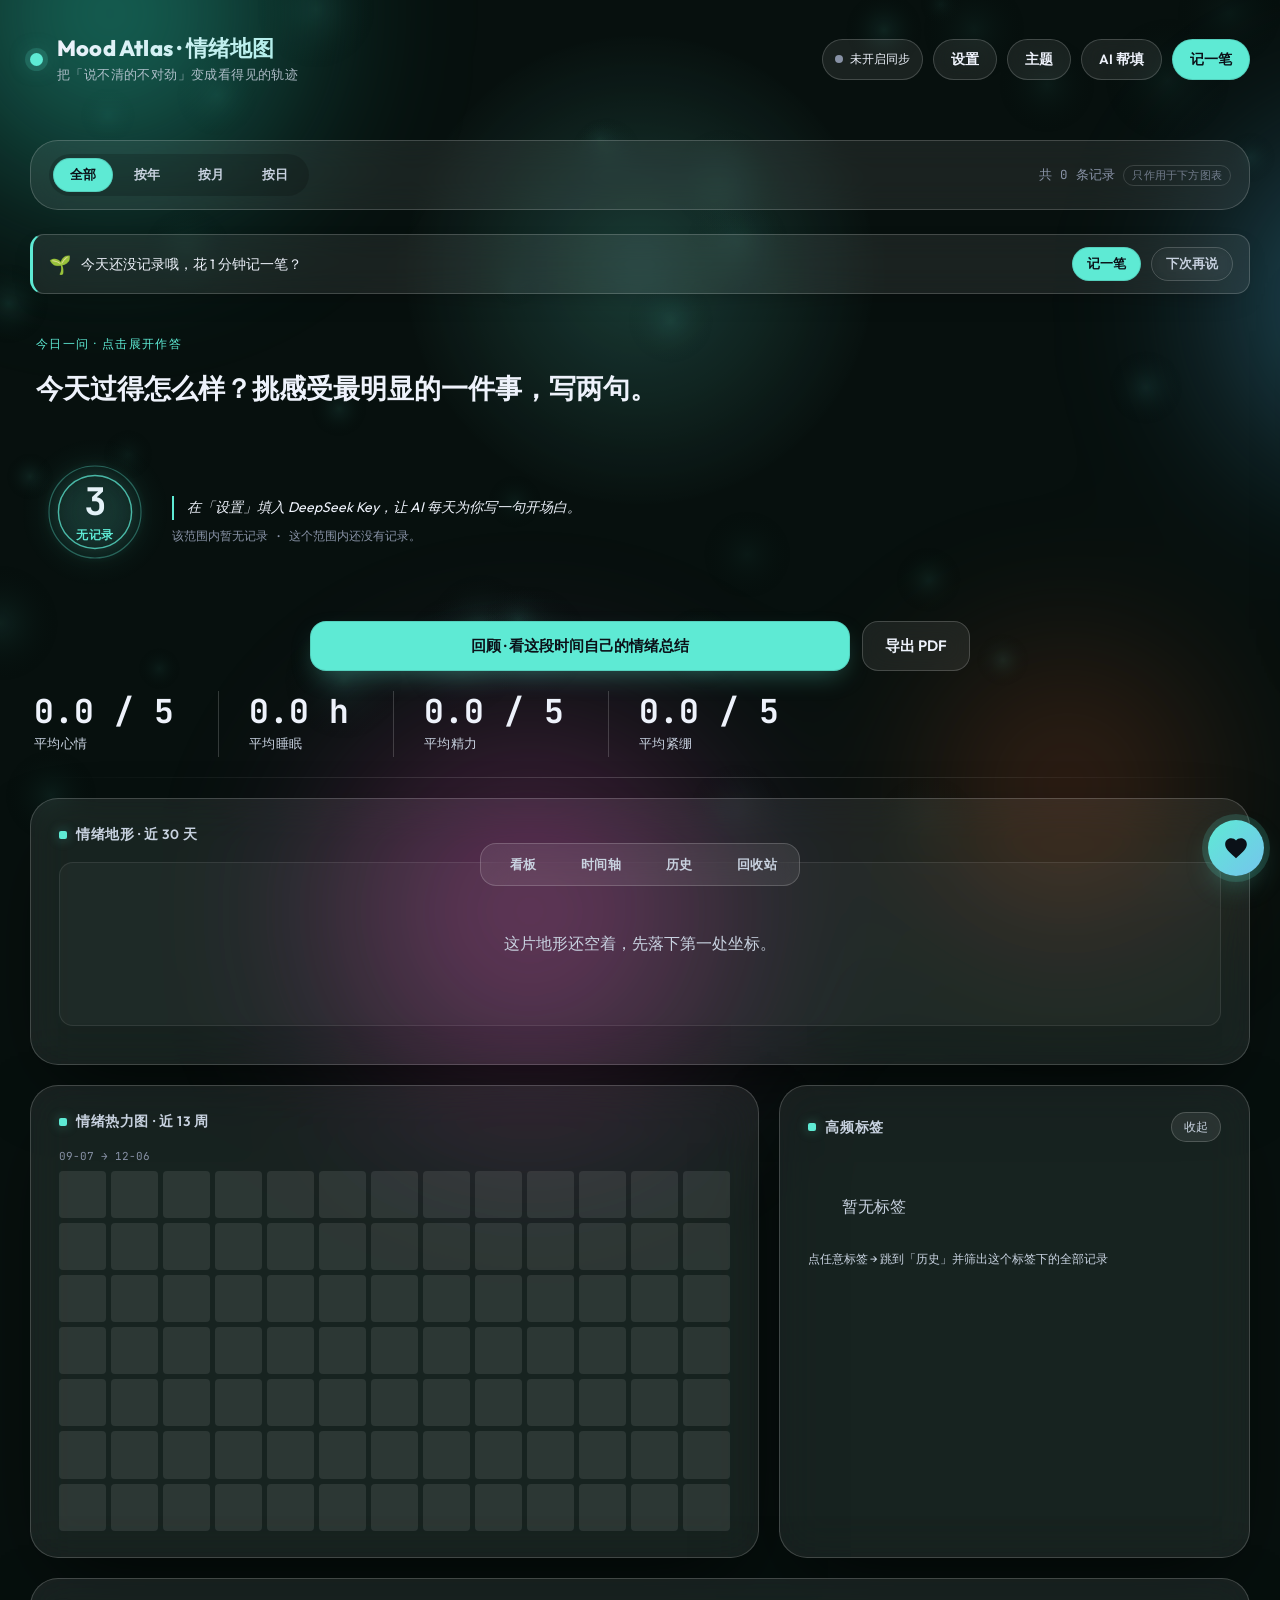
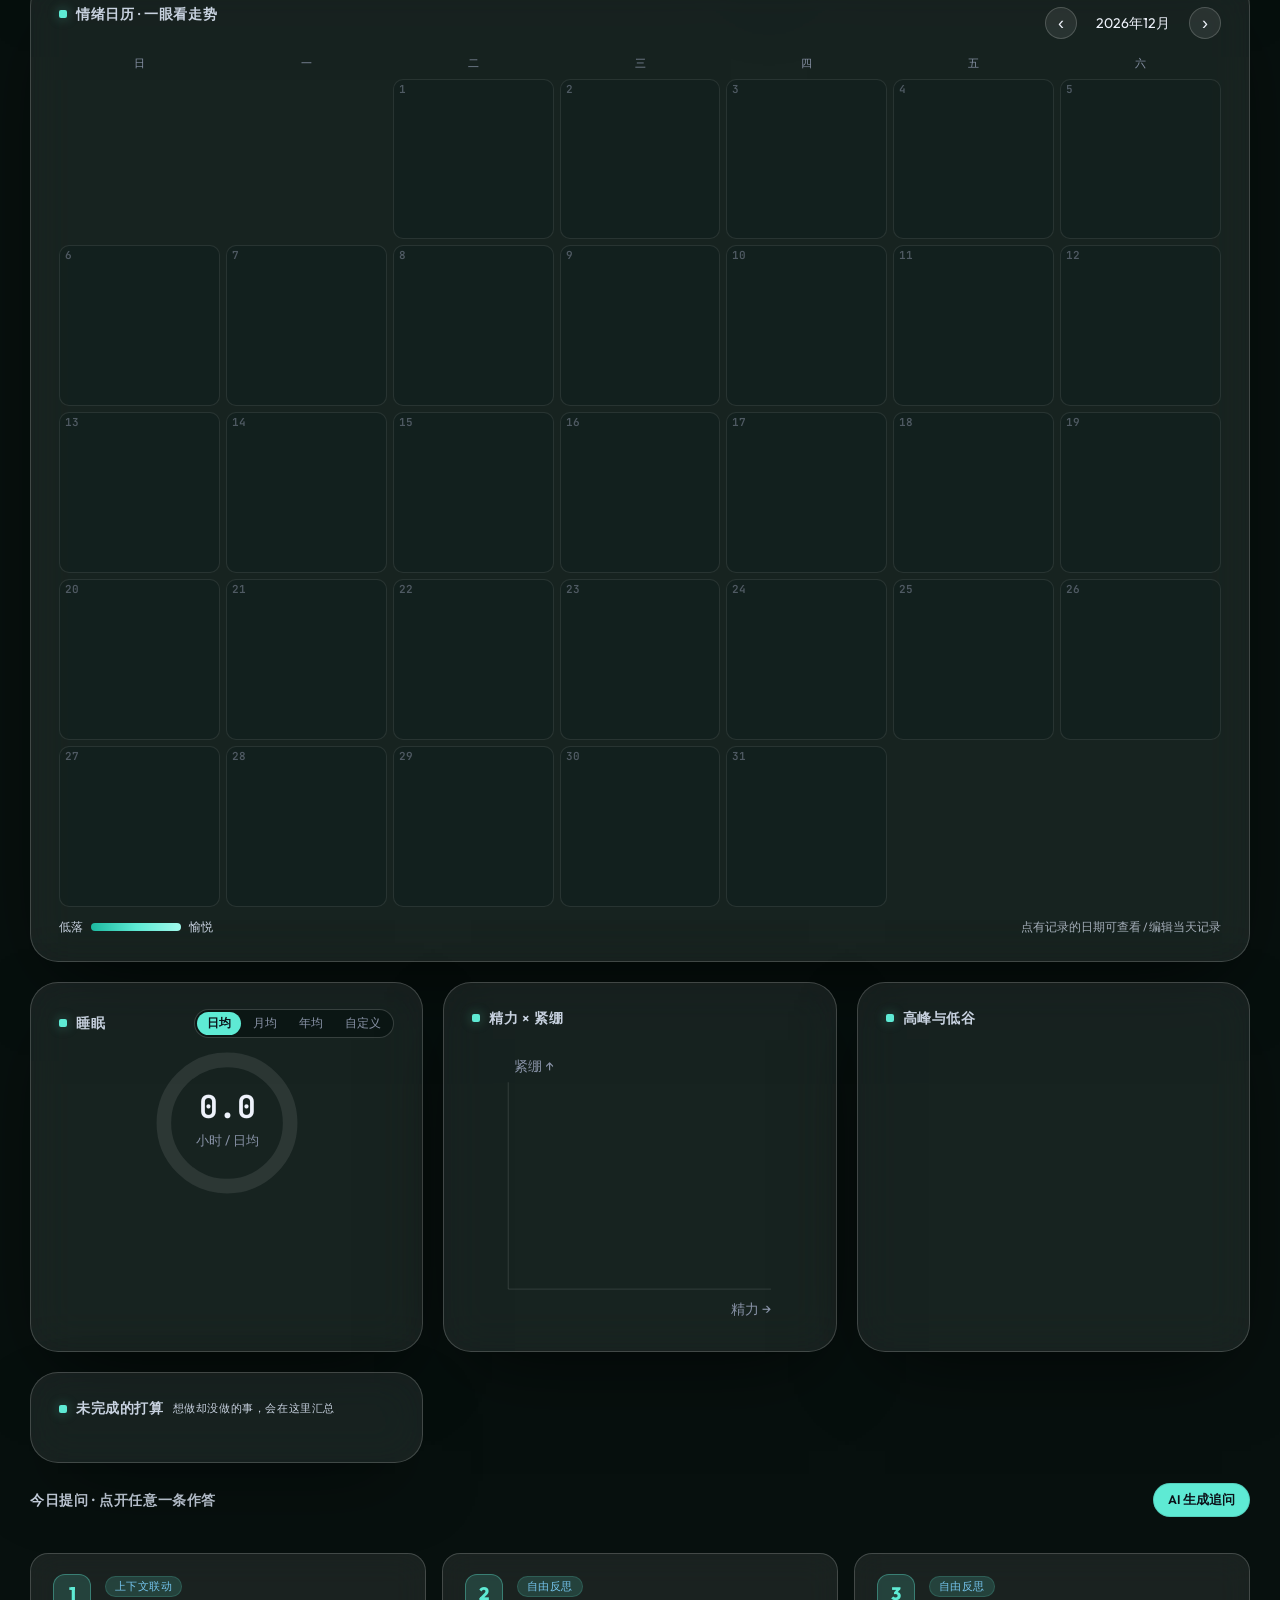
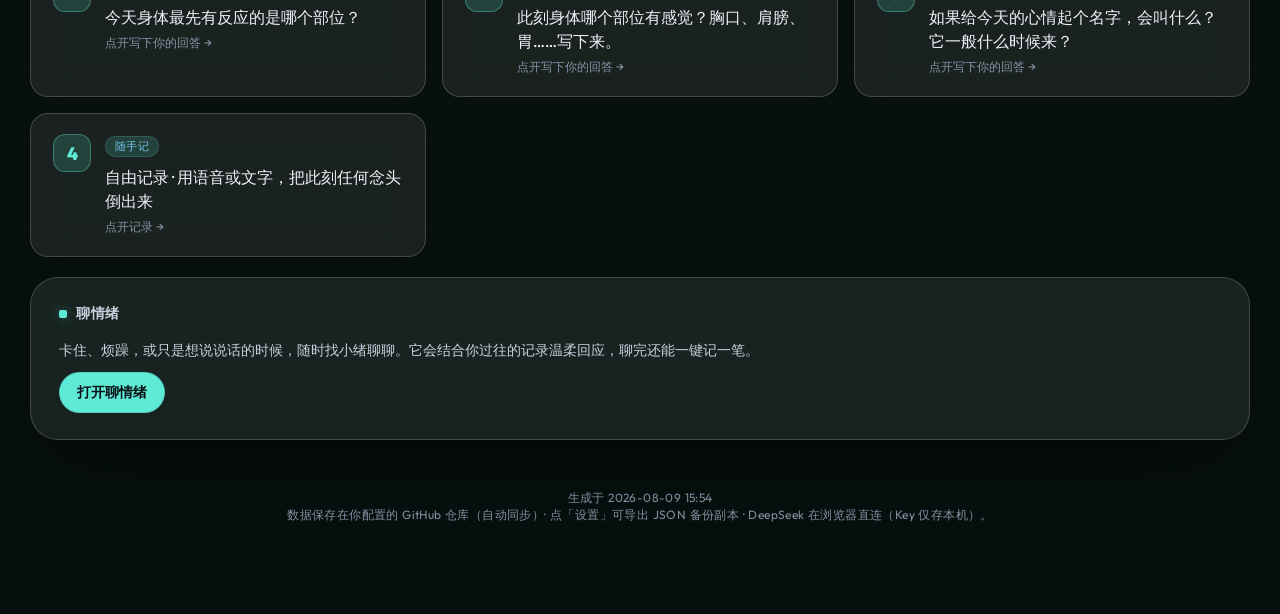
==== commit c6567237: "v51: 时间轴去掉最左侧年度竖线，减少评论区拥挤感" ====
--- a/deploy/index.html
+++ b/deploy/index.html
@@ -1890,7 +1890,7 @@
   .tl-year-head { font-size: 18px; font-weight: 700; padding-top: 14px; }
   .tl-month-head { font-size: 15px; font-weight: 600; color: var(--ink-soft); margin-left: 10px; }
   .tl-year-count, .tl-month-count { font-size: 12px; font-weight: 400; color: var(--ink-dim); }
-  .tl-year-body { margin-left: 4px; border-left: 2px solid var(--line); padding-left: 8px; }
+  .tl-year-body { margin-left: 0; padding-left: 0; }
   .tl-month-body { margin-left: 6px; border-left: 1px dashed var(--line); padding-left: 6px; }
   .tl-year-group.collapsed > .tl-year-body,
   .tl-month-group.collapsed > .tl-month-body,
@@ -2628,7 +2628,7 @@
 window.__Q_PROMPTS__ = ["现在身体有什么感觉？胸口、肩膀、胃，哪里有动静？"];
 window.__NEXT_Q__ = [{"q":"今天身体最先有反应的是哪个部位？","hint":"胸口、肩膀、胃、喉咙、后脑——先只标个位置，不用解释为什么。身体常常比想法更早知道你不舒服。"}];
 window.__GEN_DATE__ = "2026-08-09 15:54";
-window.__BUILD__ = "v50 · 2026-08-12 00:58（修复主题弹窗关闭后遮罩未移除导致页面无法点击；点配色/模式自动关闭面板）";</script>
+window.__BUILD__ = "v51 · 2026-08-12 01:01（时间轴去掉最左侧年度竖线，减少评论区拥挤感）";</script>
 <script>/* ============================================================
    情绪记录 · 渲染与动效 v3
    纯原生 JS + SVG + Canvas，无外部依赖
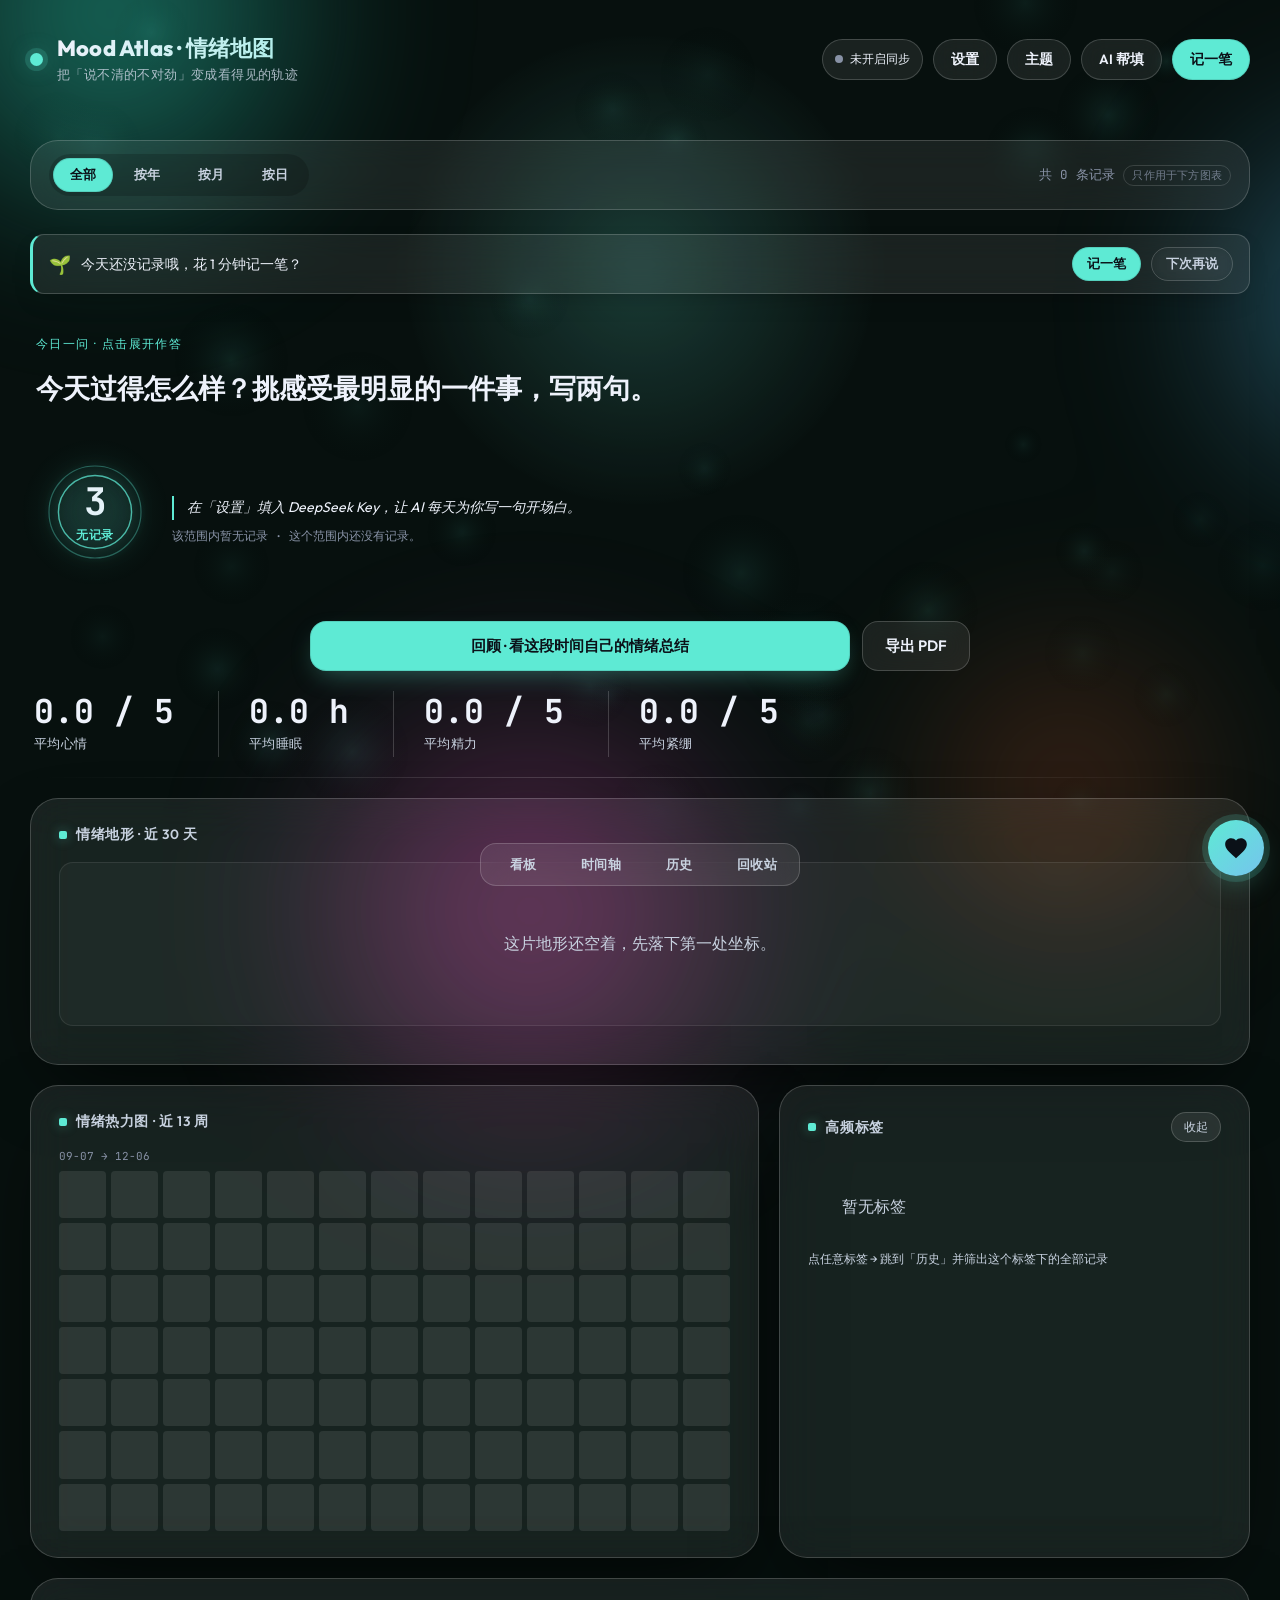
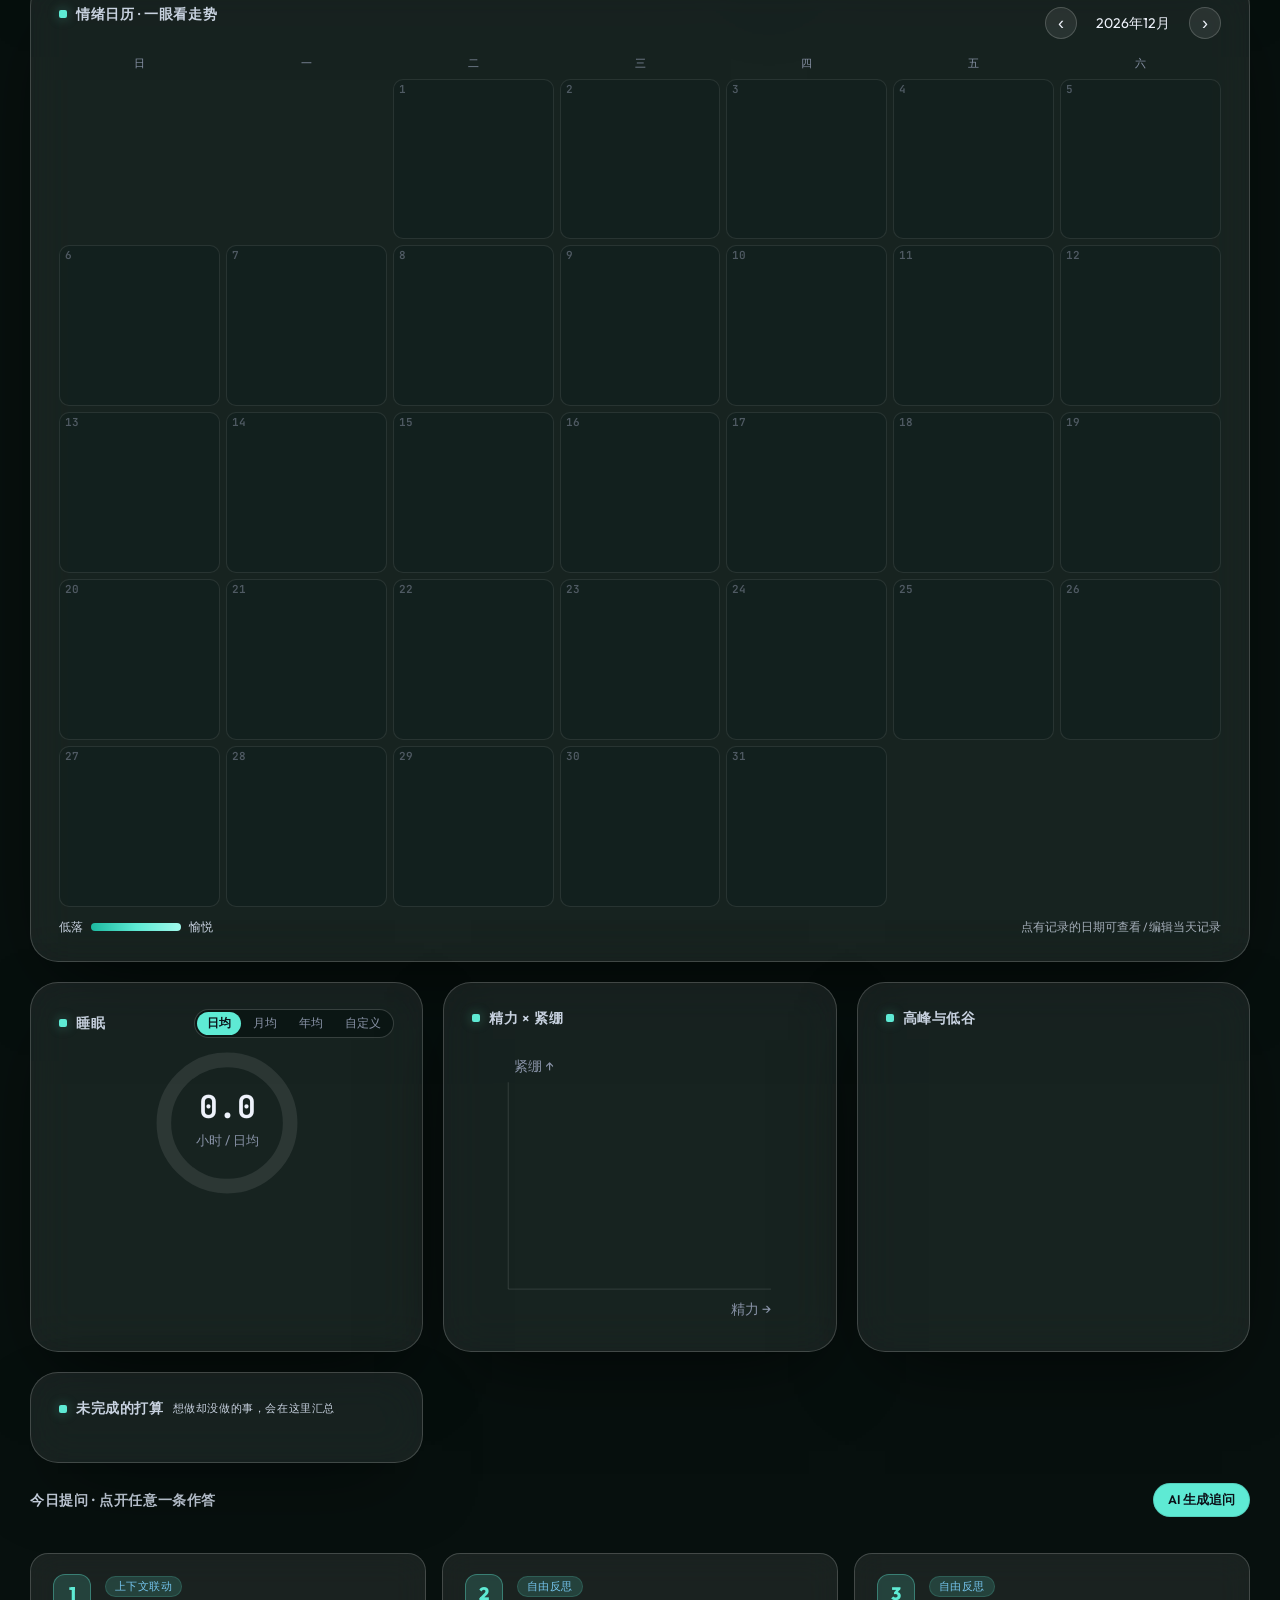
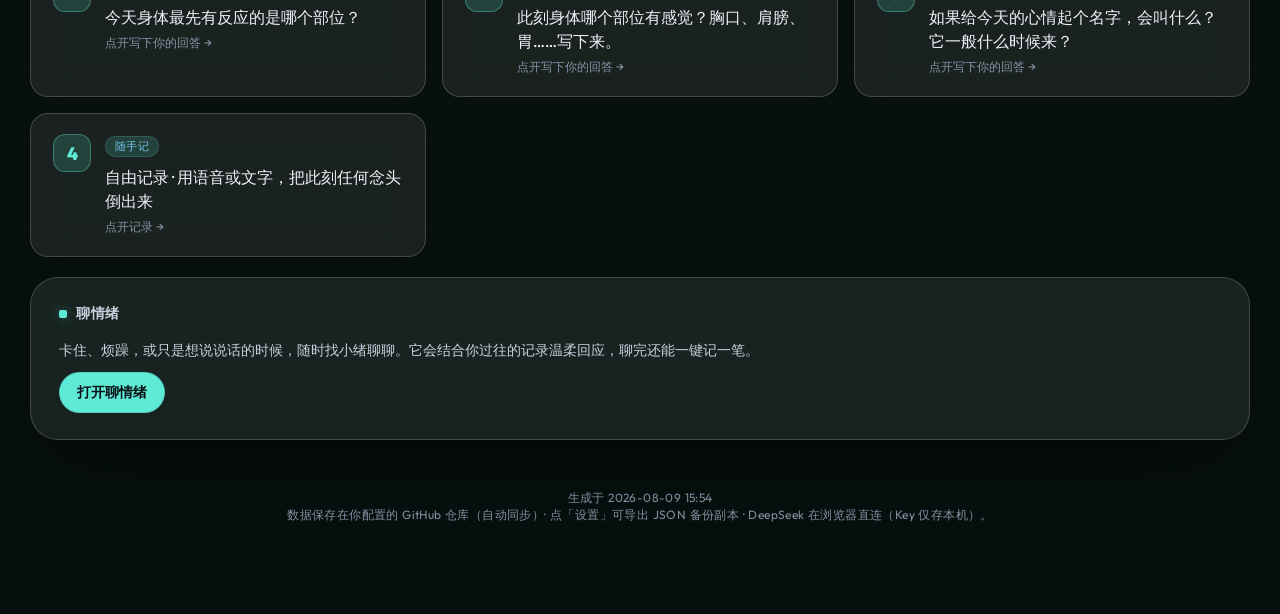
==== commit 0aa5dc31: "增加AI的东西" ====
--- a/deploy/index.html
+++ b/deploy/index.html
@@ -1888,10 +1888,10 @@
   /* ===== 时间轴 年/月/日 三级折叠 + 记录评论区 ===== */
   .tl-year-head, .tl-month-head { display: flex; align-items: center; gap: 8px; cursor: pointer; user-select: none; padding: 10px 6px 6px; color: var(--ink); }
   .tl-year-head { font-size: 18px; font-weight: 700; padding-top: 14px; }
-  .tl-month-head { font-size: 15px; font-weight: 600; color: var(--ink-soft); margin-left: 10px; }
+  .tl-month-head { font-size: 15px; font-weight: 600; color: var(--ink-soft); margin-left: 4px; }
   .tl-year-count, .tl-month-count { font-size: 12px; font-weight: 400; color: var(--ink-dim); }
   .tl-year-body { margin-left: 0; padding-left: 0; }
-  .tl-month-body { margin-left: 6px; border-left: 1px dashed var(--line); padding-left: 6px; }
+  .tl-month-body { margin-left: 0; padding-left: 4px; }
   .tl-year-group.collapsed > .tl-year-body,
   .tl-month-group.collapsed > .tl-month-body,
   .tl-date-group.collapsed > .tl-date-body { display: none; }
@@ -1901,7 +1901,7 @@
   .tl-chevron { width: 14px; height: 14px; flex: 0 0 auto; transition: transform .2s ease; color: var(--ink-dim); }
 
   /* 评论区：作者 emoji + 时间 + 同作者连续合并 + 可回复 */
-  .tl-comments { margin: 2px 0 16px 26px; }
+  .tl-comments { margin: 2px 0 16px 18px; }
   .cmt-head { margin: 2px 0; }
   .cmt-toggle { display: inline-flex; align-items: center; gap: 4px; background: none; border: none; color: var(--ink-dim); cursor: pointer; font-size: 12.5px; padding: 2px 4px; border-radius: 6px; }
   .cmt-toggle:hover { color: var(--ink); background: var(--line); }
@@ -2628,7 +2628,7 @@
 window.__Q_PROMPTS__ = ["现在身体有什么感觉？胸口、肩膀、胃，哪里有动静？"];
 window.__NEXT_Q__ = [{"q":"今天身体最先有反应的是哪个部位？","hint":"胸口、肩膀、胃、喉咙、后脑——先只标个位置，不用解释为什么。身体常常比想法更早知道你不舒服。"}];
 window.__GEN_DATE__ = "2026-08-09 15:54";
-window.__BUILD__ = "v51 · 2026-08-12 01:01（时间轴去掉最左侧年度竖线，减少评论区拥挤感）";</script>
+window.__BUILD__ = "v52 · 2026-08-12 01:05（时间轴进一步去掉月份左侧竖线，缓解拥挤）";</script>
 <script>/* ============================================================
    情绪记录 · 渲染与动效 v3
    纯原生 JS + SVG + Canvas，无外部依赖
